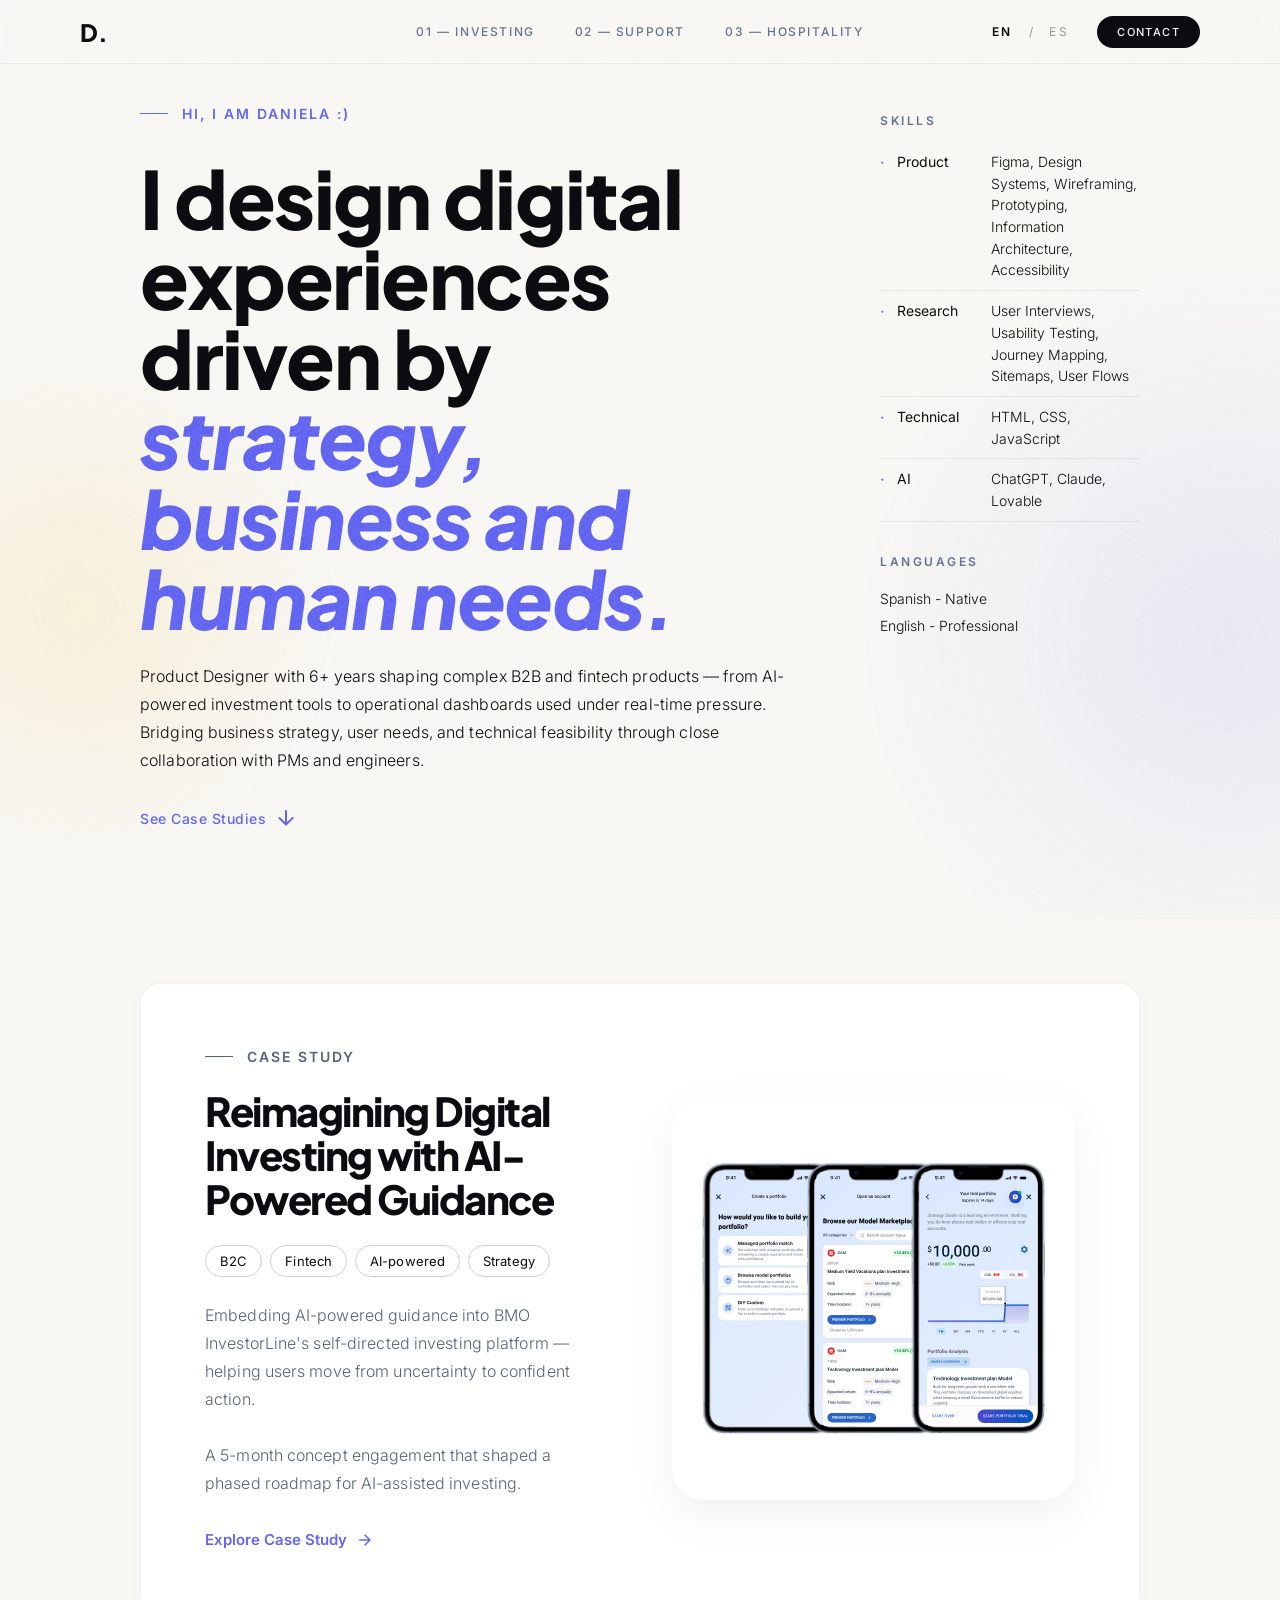
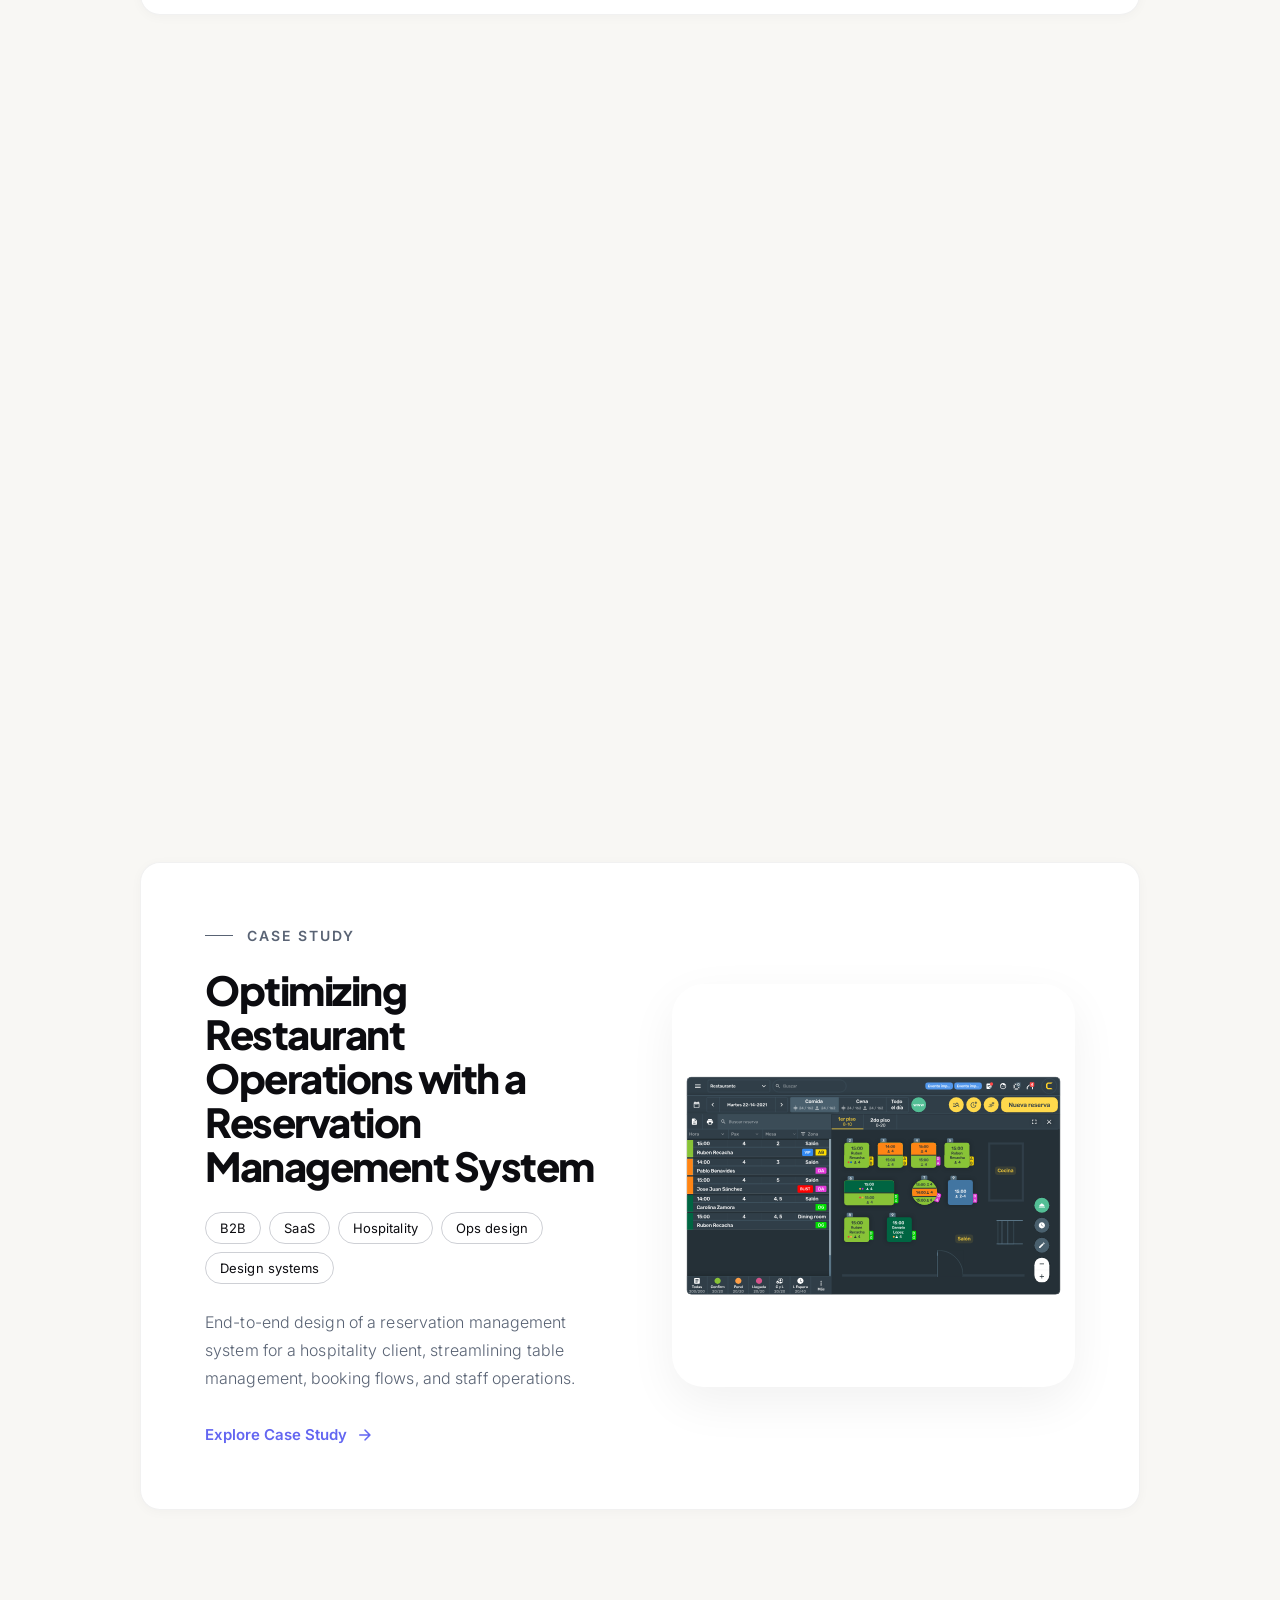
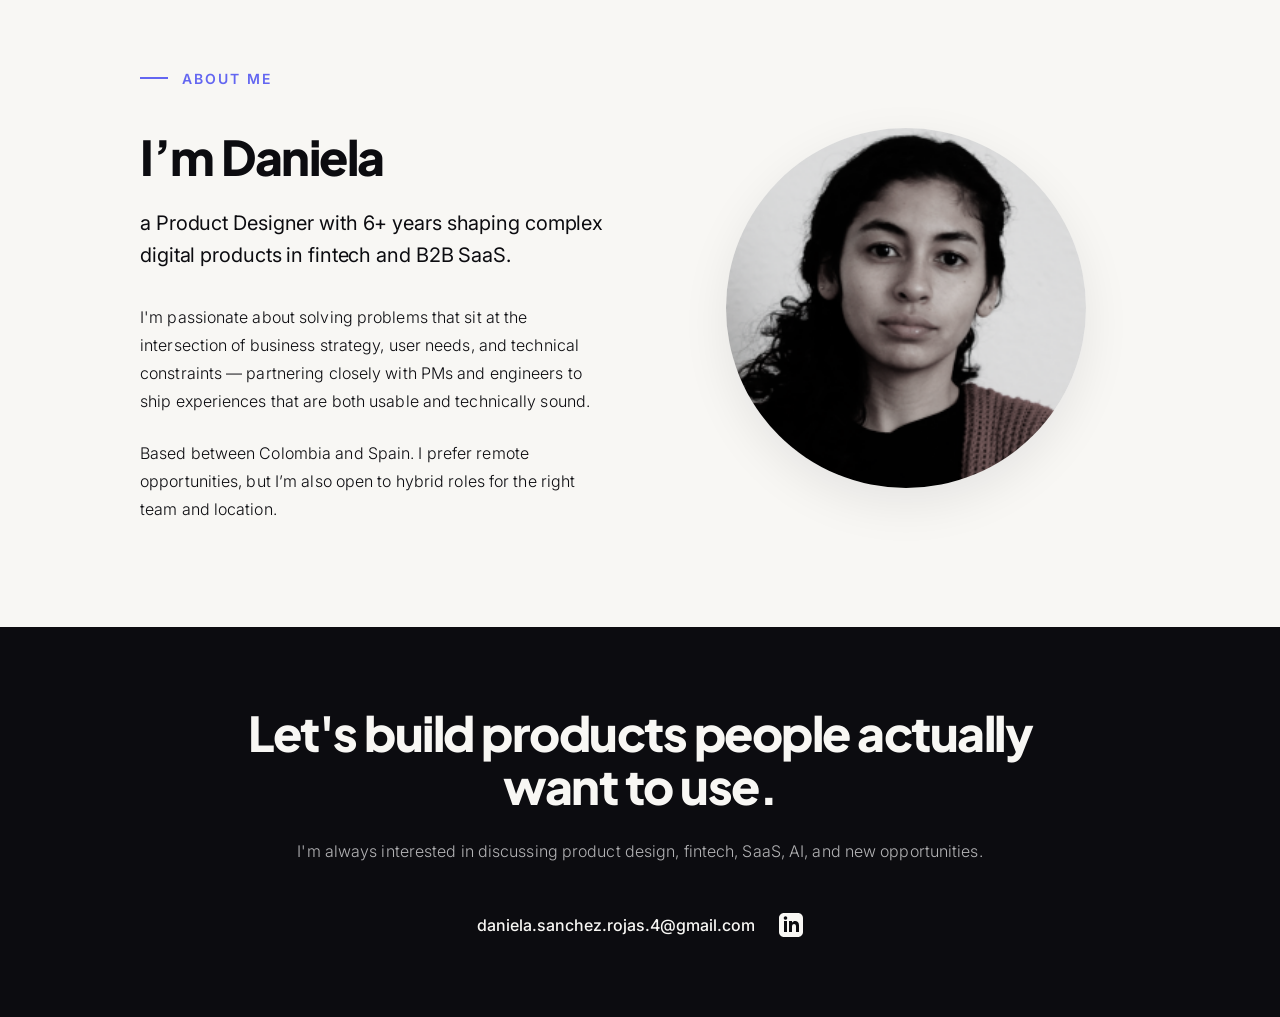
==== index.html @ 9dd6e703 "Fix i18n <br> rendering, update search metric to 10%, restyle case study cards" ====
<!DOCTYPE html>
<html lang="en">

<head>
  <meta charset="UTF-8">
  <meta name="viewport" content="width=device-width, initial-scale=1.0">
  <title>Daniela. | UX/UI Designer</title>
  <meta name="description"
    content="UX/UI Designer creating meaningful digital experiences through design and research. Explore my portfolio of case studies.">
  <link rel="stylesheet" href="css/styles.css">
  <link href="https://fonts.googleapis.com/css2?family=Material+Symbols+Rounded" rel="stylesheet" />
  <link rel="icon" type="image/png" sizes="32x32" href="./assets/images/favicon-32.png">

</head>

<body>
  <!-- TOP NAV -->
  <nav class="top-nav" id="top-nav">
    <div class="top-nav-inner">
      <!-- Logo -->
      <a href="index.html" class="top-nav-logo">D.</a>

      <!-- Center: Case study links -->
      <div class="top-nav-links">
        <a href="case-study-1.html" class="top-nav-link" data-i18n="nav_link_cs1">01 — Investing</a>
        <a href="case-study-2.html" class="top-nav-link" data-i18n="nav_link_cs2">02 — Support</a>
        <a href="case-study-3.html" class="top-nav-link" data-i18n="nav_link_cs3">03 — Hospitality</a>
      </div>

      <!-- Right: Language + Contact -->
      <div class="top-nav-right">
        <div class="top-nav-lang">
          <button class="lang-btn active" data-lang="en">EN</button>
          <span class="lang-divider">/</span>
          <button class="lang-btn" data-lang="es">ES</button>
        </div>
        <a href="contact.html" class="top-nav-contact" data-i18n="nav_link_contact">Contact</a>
      </div>
    </div>
  </nav>

  <!-- Mobile hamburger -->
  <button class="hamburger" id="hamburger" aria-label="Open menu">
    <span></span><span></span><span></span>
  </button>
  <div class="mobile-overlay" id="mobile-overlay"></div>
  <nav class="mobile-menu" id="mobile-menu">
    <div>
      <div class="sidebar-logo"><a href="index.html">Daniela.</a></div>
      <div class="sidebar-nav">
        <a href="case-study-1.html" class="top-nav-link" style="padding:14px 0;font-size:13px;display:block;"
          data-i18n="nav_link_cs1">01 — Investing</a>
        <a href="case-study-2.html" class="top-nav-link" style="padding:14px 0;font-size:13px;display:block;"
          data-i18n="nav_link_cs2">02 — Support</a>
        <a href="case-study-3.html" class="top-nav-link" style="padding:14px 0;font-size:13px;display:block;"
          data-i18n="nav_link_cs3">03 — Hospitality</a>
        <a href="contact.html" class="nav-item" style="margin-top:8px;" data-i18n="nav_link_contact">Contact</a>
      </div>
    </div>
    <div class="lang-switcher">
      <button class="lang-btn active" data-lang="en">EN</button>
      <span class="lang-divider">/</span>
      <button class="lang-btn" data-lang="es">ES</button>
    </div>
  </nav>

  <div class="page-wrapper">
    <!-- Main Content -->
    <main class="main-content" id="welcome-main">
      <div class="cs-hero">
        <!-- Gradient ellipses -->
        <div class="gradient-ellipse gradient-ellipse-1"></div>
        <div class="gradient-ellipse gradient-ellipse-2"></div>

        <div class="cs-hero-content">
          <div class="cs-hero-title-col">
            <!-- Editorial label with line prefix -->
            <div class="welcome-label-row" data-reveal data-reveal-delay="0">
              <span class="welcome-label-line"></span>
              <span class="welcome-label" data-i18n="welcome_label">HI, I AM DANIELA :)</span>
            </div>
            <!-- Hero title -->
            <h1 class="heading-hero" data-reveal data-reveal-delay="100"> <span data-i18n="welcome_hero_h1">I design digital experiences driven by </span><span class="hero-accent" data-i18n="welcome_hero_h12">strategy, business and human needs.</span></h1>

            <!-- CTA group -->
            <div class="welcome-cta-group" data-reveal data-reveal-delay="200">
              <p class="text-body" data-i18n="welcome_cta_text">Product Designer with 6+ years shaping complex B2B and fintech products — from AI-powered investment tools to operational dashboards used under real-time pressure. Bridging business strategy, user needs, and technical feasibility through close collaboration with PMs and engineers.</p>
              <div class="hero-scroll-link-container">
                <a href="#case-studies" class="hero-scroll-link">
                  <span data-i18n="welcome_scroll_link">See Case Studies</span>
                  <span class="material-symbols-rounded arrow-bounce">arrow_downward</span>
                </a>
              </div>
            </div>
          </div>
          <div class="cs-hero-meta-col" data-reveal data-reveal-delay="300">
            <div class="cs-hero-meta-section">
              <p class="cs-hero-meta-label" data-i18n="welcome_skills">SKILLS</p>
              <ul class="cs-hero-meta-list">
                <li>
                  <span class="skill-title" data-i18n="welcome_skill1_title">Product</span>
                  <span class="skill-desc" data-i18n="welcome_skill1">Figma, Design Systems, Wireframing, Prototyping, Information Architecture, Accessibility</span>
                </li>
                <li>
                  <span class="skill-title" data-i18n="welcome_skill2_title">Research</span>
                  <span class="skill-desc" data-i18n="welcome_skill2">User Interviews, Usability Testing, Journey Mapping, Sitemaps, User Flows</span>
                </li>
                <li>
                  <span class="skill-title" data-i18n="welcome_skill3_title">Technical</span>
                  <span class="skill-desc" data-i18n="welcome_skill3">HTML, CSS, JavaScript</span>
                </li>
                <li>
                  <span class="skill-title" data-i18n="welcome_skill4_title">AI</span>
                  <span class="skill-desc" data-i18n="welcome_skill4">ChatGPT, Claude, Lovable</span>
                </li>

              </ul>
            </div>
            <div class="cs-hero-meta-section">
              <p data-i18n="welcome_languages" class="cs-hero-meta-label">LANGUAGES</p>
              <p data-i18n="welcome_language1" class="cs-hero-meta-text">Spanish - Native</p>
              <p data-i18n="welcome_language2" class="cs-hero-meta-text">English - Professional</p>
            </div>
          </div>
        </div>
      </div>

      <!-- CASE STUDIES SECTION -->
      <section id="case-studies" class="case-studies-section">
        
        <!-- Case Study 1 -->
        <a href="case-study-1.html" class="case-study-card" data-reveal>
          <div class="case-study-content">
            <div class="cs-label-row">
              <span class="cs-label-line"></span>
              <span class="cs-label" data-i18n="cs1_label">Case study</span>
            </div>
            <h2 class="heading-h2" data-i18n="cs1_title">Reimagining Digital Investing with AI-Powered Guidance</h2>
            <div class="case-study-tags">
              <span class="tag-role">B2C</span>
              <span class="tag-role">Fintech</span>
              <span class="tag-role">AI-powered</span>
              <span class="tag-role">Strategy</span>
            </div>
            <p class="text-body" data-i18n-html="cs1_desc">Embedding AI-powered guidance into BMO InvestorLine's self-directed investing platform — helping users move from uncertainty to confident action.<br><br>A 5-month concept engagement that shaped a phased roadmap for AI-assisted investing.</p>
            <div class="cs-btn-container">
              <span class="cs-text-link">
                <span data-i18n="cs_btn_explore">Explore Case Study</span>
                <span class="material-symbols-rounded arrow-icon">arrow_forward</span>
              </span>
            </div>
          </div>
          <div class="case-study-image-wrapper">
            <img src="./assets/images/case1-1.svg" alt="Digital Investing with AI" class="case-study-image">
          </div>
        </a>

        <!-- Case Study 2 -->
        <a href="case-study-2.html" class="case-study-card" data-reveal>
          <div class="case-study-content">
            <div class="cs-label-row">
              <span class="cs-label-line"></span>
              <span class="cs-label" data-i18n="cs2_label">Case study</span>
            </div>
            <h2 class="heading-h2" data-i18n="cs2_title">Improving Efficiency in a Customer Support Operations Tool</h2>
            <div class="case-study-tags">
              <span class="tag-role">B2B</span>
              <span class="tag-role">Fintech</span>
              <span class="tag-role">Internal tools</span>
              <span class="tag-role">End-to-End design</span>
              <span class="tag-role">Design systems</span>
            </div>
            <p class="text-body" data-i18n-html="cs2_desc">End-to-end redesign of an internal customer support tool at Form3, improving search efficiency and reducing resolution time for payment incidents.<br><br>Reduced search time and decreased the support team's dependency on engineers for issue resolution.</p>
            <div class="cs-btn-container">
              <span class="cs-text-link">
                <span data-i18n="cs_btn_explore">Explore Case Study</span>
                <span class="material-symbols-rounded arrow-icon">arrow_forward</span>
              </span>
            </div>
          </div>
          <div class="case-study-image-wrapper">
            <img src="./assets/images/case2-6.svg" alt="Customer Support Operations Tool" class="case-study-image">
          </div>
        </a>

        <!-- Case Study 3 -->
        <a href="case-study-3.html" class="case-study-card" data-reveal>
          <div class="case-study-content">
            <div class="cs-label-row">
              <span class="cs-label-line"></span>
              <span class="cs-label" data-i18n="cs3_label">Case study</span>
            </div>
            <h2 class="heading-h2" data-i18n="cs3_title">Optimizing Restaurant Operations with a Reservation Management System</h2>
            <div class="case-study-tags">
              <span class="tag-role">B2B</span>
              <span class="tag-role">SaaS</span>
              <span class="tag-role">Hospitality</span>
              <span class="tag-role">Ops design</span>
              <span class="tag-role">Design systems</span>
            </div>
            <p class="text-body" data-i18n="cs3_desc">End-to-end design of a reservation management system for a hospitality client, streamlining table management, booking flows, and staff operations.</p>
            <div class="cs-btn-container">
              <span class="cs-text-link">
                <span data-i18n="cs_btn_explore">Explore Case Study</span>
                <span class="material-symbols-rounded arrow-icon">arrow_forward</span>
              </span>
            </div>
          </div>
          <div class="case-study-image-wrapper">
            <img src="./assets/images/case3-9.svg" alt="Reservation Management System" class="case-study-image">
          </div>
        </a>

      </section>

      <!-- ABOUT SECTION -->
      <section id="about" class="about-section" data-reveal>
        <div class="about-content">
                  <div class="welcome-label-row" data-reveal data-reveal-delay="0">
              <span class="welcome-label-line"></span>
              <span class="welcome-label" data-i18n="about_label">ABOUT ME</span>
            </div>

          <h2 class="heading-h2 about-title" data-i18n="about_title">I’m Daniela</h2>
          <p class="text-xl about-subtitle" data-i18n="about_subtitle">a Product Designer with 6+ years shaping complex digital products in fintech and B2B SaaS.</p>
          <p class="text-body" data-i18n="about_desc1">I'm passionate about solving problems that sit at the intersection of business strategy, user needs, and technical constraints — partnering closely with PMs and engineers to ship experiences that are both usable and technically sound.</p>
          <p class="text-body" data-i18n="about_desc2">Based between Colombia and Spain. I prefer remote opportunities, but I’m also open to hybrid roles for the right team and location.</p>
        </div>
        <div class="about-image-wrapper">
          <img src="./assets/images/contact-1.png" alt="Daniela" class="about-image">
        </div>
      </section>

    </main>

    <!-- FOOTER SECTION -->
    <footer class="main-footer">
      <div class="footer-content" data-reveal>
        <h2 class="heading-h2 footer-title" data-i18n="footer_title">Let's build products people actually want to use.</h2>
        <p class="text-body footer-subtitle" data-i18n="footer_subtitle">I'm always interested in discussing product design, fintech, SaaS, AI, and new opportunities.</p>
        <div class="footer-links">
          <a href="mailto:daniela.sanchez.rojas.4@gmail.com" class="footer-link">daniela.sanchez.rojas.4@gmail.com</a>
          <a href="https://www.linkedin.com/in/kelly-daniela-sanchez-rojas/?locale=es" target="_blank" rel="noopener noreferrer" class="footer-icon-link">
            <svg xmlns="http://www.w3.org/2000/svg" width="24" height="24" viewBox="0 0 24 24" fill="currentColor">
              <path d="M19 0h-14c-2.761 0-5 2.239-5 5v14c0 2.761 2.239 5 5 5h14c2.762 0 5-2.239 5-5v-14c0-2.761-2.238-5-5-5zm-11 19h-3v-11h3v11zm-1.5-12.268c-.966 0-1.75-.79-1.75-1.764s.784-1.764 1.75-1.764 1.75.79 1.75 1.764-.783 1.764-1.75 1.764zm13.5 12.268h-3v-5.604c0-3.368-4-3.113-4 0v5.604h-3v-11h3v1.765c1.396-2.586 7-2.777 7 2.476v6.759z"/>
            </svg>
          </a>
        </div>
      </div>
    </footer>
  </div>




  <script src="js/translations.js"></script>
  <script src="js/main.js"></script>
  <script src="js/motion.js"></script>
</body>

</html>
---- css/styles.css ----
/* ===== IMPORTS ===== */
@import url('https://fonts.googleapis.com/css2?family=Plus+Jakarta+Sans:ital,wght@0,300;0,400;0,500;0,600;0,700;0,800;1,400;1,600&family=Inter:wght@300;400;500;600;700&display=swap');

/* ===== DESIGN TOKENS ===== */
:root {
  --blue: #6366F1;
  --purple: #6366F1;
  --black: #0C0C10;
  --text-dark: #0C0C10;
  --grey: #64748B;
  --light: #F8F7F4;
  --bg-alt: #EFEDE8;
  --yellow: #FDE68A;
  --blue-bg:   rgba(99, 102, 241, 0.06);
  --blue-bd:   rgba(99, 102, 241, 0.16);
  --ink:       #1D2023;
  --muted:     #6B7280;
  --border:    #E5E7EB;
  --surface:   #F7F8FA;
  --max:       960px;
  --px:        48px;

  --gradient-blue: linear-gradient(135deg, #6366F1, #4F46E5);

  --topnav-height: 64px;
  --content-max: 1120px;

  /* Premium easing tokens */
  --ease-out-expo: cubic-bezier(0.16, 1, 0.3, 1);
  --ease-out-back: cubic-bezier(0.34, 1.56, 0.64, 1);
  --ease-smooth: cubic-bezier(0.25, 0.46, 0.45, 0.94);

  /* Responsive horizontal padding — content stays constrained, backgrounds stay full-width */
  --h-pad: 24px;
}

/* ===== RESET ===== */
*,
*::before,
*::after {
  margin: 0;
  padding: 0;
  box-sizing: border-box;
}

html {
  scroll-behavior: smooth;
}

/* ─── Responsive horizontal padding ─────────────────────────────────────────
   All sections use padding-left/right: var(--h-pad).
   Backgrounds stay full viewport width; content is constrained.
─────────────────────────────────────────────────────────────────────────── */
@media (min-width: 768px) {
  :root {
    --h-pad: 48px;
  }
}

@media (min-width: 1024px) {
  :root {
    --h-pad: 140px;
  }
}

/* At 1440px+: content centers at 1312px max, backgrounds remain full-width */
@media (min-width: 1440px) {
  :root {
    --h-pad: max(64px, calc((100vw - var(--content-max)) / 2));
  }
}

body {
  font-family: 'Inter', sans-serif;
  background-color: var(--light);
  color: var(--text-dark);
  overflow-x: hidden;
  min-height: 100vh;
}

/* Figma Noise Effect Overlay */
body::after {
content: "";
    position: fixed;
    top: 0;
    left: 0;
    width: 100vw;
    height: 100vh;
    pointer-events: none;
    z-index: 9999;
    background-image: url(noise.png);
    background-size: 100px 100px;
    opacity: 0.1;
    mix-blend-mode: overlay;
}

a {
  text-decoration: none;
  color: var(--purple);
}

ul {
  list-style: none;
}

img {
  max-width: 100%;
  height: auto;
  display: block;
}

/* ===== LAYOUT ===== */
/* ===== TOP NAVIGATION ===== */
.top-nav {
  position: fixed;
  top: 0;
  left: 0;
  right: 0;
  z-index: 200;
  background-color: rgba(248, 247, 244, 0.9);
  backdrop-filter: blur(16px);
  -webkit-backdrop-filter: blur(16px);
  border-bottom: 1px solid rgba(0, 0, 0, 0.06);
  height: var(--topnav-height);
  display: flex;
  align-items: center;
  transition: transform 0.4s cubic-bezier(0.25, 0.46, 0.45, 0.94),
    opacity 0.4s cubic-bezier(0.25, 0.46, 0.45, 0.94);
  will-change: transform;
}

.top-nav.nav-hidden {
  transform: translateY(-100%);
  opacity: 0;
}

.top-nav-inner {
  max-width: var(--content-max);
  width: 100%;
  margin: 0 auto;
  display: grid;
  grid-template-columns: 1fr auto 1fr;
  align-items: center;
  gap: 32px;
}

/* Left: Logo */
.top-nav-logo {
  font-family: 'Plus Jakarta Sans', sans-serif;
  font-weight: 800;
  font-size: 24px;
  color: var(--black);
  letter-spacing: -0.5px;
  text-decoration: none;
  line-height: 1;
  white-space: nowrap;
}

/* Center: Case study links */
.top-nav-links {
  display: flex;
  align-items: center;
  gap: 40px;
  justify-content: center;
}

.top-nav-link {
  font-family: 'Inter', sans-serif;
  font-size: 12px;
  font-weight: 500;
  letter-spacing: 1.6px;
  text-transform: uppercase;
  color: var(--grey);
  text-decoration: none;
  padding: 4px 0;
  position: relative;
  transition: color 0.3s var(--ease-smooth);
  white-space: nowrap;
}

.top-nav-link::after {
  content: '';
  position: absolute;
  bottom: -2px;
  left: 50%;
  width: 0;
  height: 1px;
  background: var(--blue);
  transition: width 0.35s var(--ease-out-expo), left 0.35s var(--ease-out-expo);
}

.top-nav-link:hover {
  color: var(--text-dark);
}

.top-nav-link:hover::after {
  width: 100%;
  left: 0;
}

.top-nav-link.active {
  color: var(--blue);
}

.top-nav-link.active::after {
  width: 100%;
  left: 0;
}

/* Right: lang + contact */
.top-nav-right {
  display: flex;
  align-items: center;
  gap: 28px;
  justify-content: flex-end;
}

.top-nav-lang {
  display: flex;
  align-items: center;
  gap: 16px;
}

.top-nav-lang .lang-btn {
  font-family: 'Inter', sans-serif;
  font-size: 12px;
  font-weight: 500;
  letter-spacing: 2.6px;
  text-transform: uppercase;
  color: var(--grey);
  background: none;
  border: none;
  cursor: pointer;
  padding: 2px 0;
  transition: color 0.2s ease;
}

.top-nav-lang .lang-btn.active {
  color: var(--text-dark);
}

.top-nav-lang .lang-btn:hover {
  color: var(--text-dark);
}

.top-nav-lang .lang-divider {
  font-family: 'Inter', sans-serif;
  font-size: 12px;
  font-weight: 400;
  letter-spacing: 0;
}

.top-nav-contact {
  font-family: 'Inter', sans-serif;
  font-size: 11px;
  font-weight: 500;
  letter-spacing: 1.4px;
  text-transform: uppercase;
  color: var(--light);
  background: var(--black);
  border: none;
  border-radius: 100px;
  padding: 9px 20px;
  cursor: pointer;
  text-decoration: none;
  transition: background 0.3s var(--ease-smooth),
    transform 0.4s var(--ease-out-back),
    box-shadow 0.3s var(--ease-smooth);
  display: inline-block;
  white-space: nowrap;
}

.top-nav-contact:hover {
  background: #1c1f27;
  transform: scale(1.03);
  box-shadow: 0 4px 20px rgba(16, 18, 23, 0.2);
  color: var(--light);
}

/* ===== LAYOUT ===== */
.page-wrapper {
  display: flex;
  flex-direction: column;
  min-height: 100vh;
}

.sidebar {
  display: none;
}

.main-content {
  min-height: 100vh;
  position: relative;
  padding-top: var(--topnav-height);
  width: 100%;
}

/* ===== SIDEBAR ===== */
.sidebar-logo {
  font-family: 'Plus Jakarta Sans', sans-serif;
  font-weight: 800;
  font-size: 28px;
  color: var(--black);
  letter-spacing: -0.5px;
  width: 123px;
  cursor: pointer;
}

.sidebar-logo a {
  color: var(--black);
}

.sidebar-nav {
  display: flex;
  flex-direction: column;
  gap: 32px;
}

.nav-item {
  display: flex;
  align-items: center;
  padding: 10px 0 10px 12px;
  font-family: 'Inter', sans-serif;
  font-weight: 500;
  font-size: 12px;
  color: var(--grey);
  letter-spacing: 1.8px;
  text-transform: uppercase;
  cursor: pointer;
  transition: color 0.25s ease;
  position: relative;
  border-left: 2px solid transparent;
}

.nav-item:hover {
  color: var(--text-dark);
}

.nav-item.active {
  color: var(--text-dark);
  font-weight: 500;
  border-left-color: var(--blue);
}

.nav-category {
  display: flex;
  align-items: center;
  padding-top: 12px;
  padding-bottom: 12px;
  font-family: 'Inter', sans-serif;
  font-weight: 500;
  font-size: 11px;
  color: var(--grey);
  letter-spacing: 1.5px;
  text-transform: uppercase;
  opacity: 0.8;
}

.nav-subitems {
  display: flex;
  flex-direction: column;
  gap: 8px;
}

.nav-subitem {
  display: flex;
  align-items: center;
  padding: 10px 0 10px 20px;
  font-family: 'Inter', sans-serif;
  font-weight: 500;
  font-size: 12px;
  color: var(--grey);
  letter-spacing: 1.5px;
  cursor: pointer;
  transition: color 0.25s ease;
  line-height: 1.5;
  opacity: 0.75;
  border-left: 2px solid transparent;
}

.nav-subitem:hover {
  color: var(--text-dark);
  opacity: 1;
}

.nav-subitem.active {
  color: var(--text-dark);
  opacity: 1;
  border-left-color: var(--blue);
}

/* ===== LANGUAGE SWITCHER ===== */
.lang-switcher {
  display: flex;
  align-items: center;
  gap: 5px;
}

.lang-btn {
  font-family: 'Inter', sans-serif;
  font-size: 14px;
  letter-spacing: 0.5px;
  padding: 4px 12px;
  cursor: pointer;
  background: none;
  border: none;
  transition: all 0.3s ease;
  text-transform: uppercase;
}

.lang-btn.active {
  font-weight: 600;
  color: var(--blue);
  opacity: 1;
}

.lang-btn:not(.active) {
  font-weight: 400;
  color: var(--black);
  opacity: 0.4;
}

.lang-divider {
  font-family: 'Inter', sans-serif;
  font-size: 14px;
  color: var(--black);
  opacity: 0.4;
  letter-spacing: 0.32px;
}

/* ===== TYPOGRAPHY ===== */
.heading-hero {
  font-family: 'Plus Jakarta Sans', sans-serif;
  font-weight: 800;
  font-size: 86px;
  color: var(--text-dark);
  letter-spacing: -3px;
  line-height: 1.0;
}

.hero-accent {
  color: var(--blue);
  font-style: italic;
}

.heading-h1 {
  font-family: 'Plus Jakarta Sans', sans-serif;
  font-weight: 800;
  font-size: 48px;
  color: var(--black);
  letter-spacing: -1.5px;
  line-height: 1.1;
}

.heading-h2 {
  font-family: 'Plus Jakarta Sans', sans-serif;
  font-weight: 800;
  font-size: 48px;
  color: var(--black);
  letter-spacing: -1.5px;
  line-height: 1.1;
}

.heading-h3 {
  font-family: 'Plus Jakarta Sans', sans-serif;
  font-weight: 700;
  font-size: 36px;
  color: var(--black);
  letter-spacing: -0.8px;
  line-height: 1.2;
}

.heading-h4 {
  font-family: 'Plus Jakarta Sans', sans-serif;
  font-weight: 700;
  font-size: 22px;
  color: var(--black);
  letter-spacing: -0.4px;
  line-height: 1.25;
}

.text-xl {
  font-family: 'Inter', sans-serif;
  font-weight: 400;
  font-size: 20px;
  color: var(--text-dark);
  letter-spacing: -0.1px;
  line-height: 1.6;
}

.text-body {
  font-family: 'Inter', sans-serif;
  font-weight: 300;
  font-size: 16px;
  color: var(--black);
  letter-spacing: 0.1px;
  line-height: 28px;
}

.text-small {
  font-family: 'Inter', sans-serif;
  font-weight: 400;
  font-size: 14px;
  color: var(-grey);
  letter-spacing: 0.1px;
  line-height: 22px;
}

/* ===== TAGS ===== */
.tag {
  display: inline-flex;
  align-items: center;
  justify-content: center;
  padding: 8px 14px;
  border: 1px solid rgba(107, 114, 128, 0.25);
  border-radius: 34px;
  font-family: 'Inter', sans-serif;
  font-weight: 500;
  font-size: 13px;
  color: var(--text-dark);
  letter-spacing: 0.5px;
  white-space: nowrap;
}

.tag-role {
  display: inline-flex;
  align-items: center;
  justify-content: center;
  padding: 7px 14px;
  background-color: transparent;
  border: 1px solid rgba(107, 114, 128, 0.33);
  border-radius: 34px;
  font-family: 'Inter', sans-serif;
  font-weight: 400;
  font-size: 13px;
  color: var(--text-dark);
  letter-spacing: 0.1px;
  white-space: nowrap;
}

/* ===== BUTTONS ===== */
.btn-primary {
  display: inline-flex;
  align-items: center;
  gap: 8px;
  padding: 12px 20px;
  background: var(--gradient-blue);
  border-radius: 42px;
  border: none;
  cursor: pointer;
  font-family: 'Inter', sans-serif;
  font-weight: 500;
  font-size: 15px;
  color: #fff;
  letter-spacing: 0.3px;
  transition: box-shadow 0.4s var(--ease-smooth);
}

.btn-primary .material-symbols-rounded {
  transition: transform 0.35s var(--ease-out-expo);
}

.btn-primary:hover .material-symbols-rounded {
  transform: translateX(4px);
}

.btn-primary.btn-dark {
  background: var(--black);
  color: #F9FAFB;
}

.btn-primary.btn-dark:hover {
  box-shadow: 0 8px 28px rgba(16, 18, 23, 0.28);
}

.btn-primary:hover {
  box-shadow: 0 8px 28px rgba(99, 102, 241, 0.3);
}

.btn-primary svg {
  width: 24px;
  height: 24px;
  fill: #f9fafa;
}

/* ===== BLUE CARD ===== */
.purple-card {
  background-color: var(--blue);
  padding: 48px 36px;
  overflow: hidden;
  width: 100%;
  border-radius: 4px;
}

.purple-card .card-label {
  font-family: 'Inter', sans-serif;
  font-weight: 600;
  font-size: 11px;
  color: rgba(253, 230, 138, 0.9);
  letter-spacing: 1.5px;
  line-height: normal;
  margin-bottom: 16px;
  text-transform: uppercase;
}

.purple-card .card-text {
  font-family: 'Plus Jakarta Sans', sans-serif;
  font-weight: 700;
  font-size: 24px;
  color: #FFFFFF;
  letter-spacing: -0.6px;
  line-height: 1.3;
}

/* ===== CASE STUDY COMMON LAYOUT ===== */
.cs-hero {
  display: flex;
  flex-direction: column;
  min-height: 95vh;
  overflow: hidden;
  padding: 32px var(--h-pad) 80px;
  position: relative;
  justify-content: center;
 /* border-bottom: 1px solid rgba(107, 114, 128, 0.2); */
}

.cs-hero-content {
  display: flex;
  flex-direction: row;
  gap: 80px;
  align-items: flex-start;
  width: 100%;
}

/* ===== HERO META COLUMN (MY ROLE / TEAM) ===== */
.cs-hero-meta-col {
  width: 260px;
  flex-shrink: 0;
  padding-top: 8px;
  display: flex;
  flex-direction: column;
  gap: 32px;
}

.cs-hero-meta-section {
  display: flex;
  flex-direction: column;
  gap: 0;
}

.cs-hero-meta-label {
  font-family: 'Inter', sans-serif;
  font-size: 12px;
  font-weight: 600;
  letter-spacing: 2.5px;
  text-transform: uppercase;
  color: var(--grey);
  margin-bottom: 14px;
}

.cs-hero-meta-list {
  list-style: none;
  padding: 0;
  margin: 0;
  display: flex;
  flex-direction: column;
}

.cs-hero-meta-list li {
  display: flex;
  align-items: flex-start;
  gap: 12px;
  padding: 9px 0;
  border-bottom: 1px solid rgba(107, 114, 128, 0.12);
  font-family: 'Inter', sans-serif;
  font-size: 14px;
  font-weight: 300;
  color: var(--black);
  line-height: 1.55;
}

.cs-hero-meta-list li::before {
  content: '•';
  color: var(--blue);
  font-size: 8px;
  flex-shrink: 0;
  margin-top: 5px;
}

.skill-title {
  flex-shrink: 0;
  width: 82px;
  font-weight: 400;
  color: var(--black);
}

.skill-desc {
  flex: 1;
  font-weight: 300;
  color: var(--black);
}



.cs-hero-meta-text {
  font-family: 'Inter', sans-serif;
  font-size: 14px;
  font-weight: 300;
  color: var(--black);
  line-height: 1.65;
  padding-top: 4px;
}


.cs-label-row {
  display: flex;
  align-items: center;
  gap: 14px;
}

.cs-label-line {
  display: block;
  width: 28px;
  height: 1.5px;
  background-color: var(--blue);
  flex-shrink: 0;
}

.cs-hero-title-col {
  display: flex;
  flex-direction: column;
  gap: 16px;
  width: 100%;
}

.cs-hero-title-col .cs-label {
  font-family: 'Inter', sans-serif;
  font-weight: 600;
  font-size: 14px;
  color: var(--blue);
  letter-spacing: 1.5px;
  text-transform: uppercase;
}

.cs-hero-title-col .cs-title {
  font-family: 'Plus Jakarta Sans', sans-serif;
  font-weight: 800;
  font-size: 72px;
  color: var(--blue);
  letter-spacing: -2.5px;
  line-height: 1.05;
  width: 100%;
  margin-top: 20px;
}

.cs-hero-desc-block {
  display: flex;
  flex-direction: column;
  gap: 16px;
}

.cs-hero-title-col .cs-desc,
.cs-hero-desc-block p.cs-desc {
  font-family: 'Inter', sans-serif;
  font-weight: 300;
  font-size: 16px;
  color: var(--black);
  letter-spacing: 0.1px;
  line-height: 28px;
  width: 100%;
}

.cs-hero-role-col {
  display: flex;
  flex-direction: column;
  gap: 10px;
  align-items: flex-start;
  padding-top: 4px;
}

/* ===== EDITORIAL ACTIVITY LIST (approach / methodology) ===== */
.cs-activity-list-wrap {
  display: flex;
  flex-direction: column;
  gap: 0;
}

.cs-activity-list-label {
  font-family: 'Inter', sans-serif;
  font-size: 14px;
  font-weight: 600;
  letter-spacing: 1.8px;
  text-transform: uppercase;
  color: var(--grey);
  margin-bottom: 14px;
}

.cs-activity-item {
  display: flex;
  align-items: center;
  gap: 16px;
  padding: 13px 0;
  border-bottom: 1px solid rgba(107, 114, 128, 0.12);
  font-family: 'Inter', sans-serif;
  font-size: 14px;
  font-weight: 300;
  color: var(--text-dark);
  letter-spacing: 0.1px;
  line-height: 1.5;
}

.cs-activity-icon {
  width: 20px;
  height: 20px;
  min-width: 20px;
  border: 1.5px solid var(--blue);
  border-radius: 50%;
  display: flex;
  align-items: center;
  justify-content: center;
  flex-shrink: 0;
}

.cs-activity-icon::after {
  content: '';
  width: 6px;
  height: 6px;
  background: var(--blue);
  border-radius: 50%;
}

.cs-scroll-indicator {
  text-align: center;
  color: #4F46E5;
  font-size: 16px;
  font-family: 'Lato', sans-serif;
  margin-top: 40px auto;
}

.cs-scroll-arrow-indicator {
  background: #EDEDFB;
  margin-bottom: 32px;
  border-radius: 50px;
  padding: 16px;
  color: var(--purple);
}

.cs-scroll-pill {
  width: 49px;
  height: 76px;
  border-radius: 100px;
  background: rgba(224, 224, 253, 0.4);
  margin: 16px auto 0;
  position: relative;
}

.cs-scroll-pill::after {
  content: '';
  width: 12px;
  height: 12px;
  border-radius: 50%;
  background: rgba(99, 102, 241, 0.6);
  position: absolute;
  top: calc(50% - 19px);
  left: 50%;
  transform: translateX(-50%);
  animation: scrollBounce 2s infinite;
}

@keyframes scrollBounce {

  0%,
  100% {
    transform: translateX(-50%) translateY(0);
  }

  50% {
    transform: translateX(-50%) translateY(15px);
  }
}

/* ===== CASE STUDY SECTIONS ===== */
.cs-section {
  padding: 104px 32px;
}

.cs-card-section {
  display: flex;
  gap: 32px;
  align-items: center;
  padding: 104px 32px;
}

.text-align-center {
  text-align: center;
}

.cs-card-section-vertical {
  display: flex;
  flex-direction: column;
  gap: 16px;
  align-items: center;
  padding: 104px 32px;
}

.cs-card-section.cs3-approach {
  padding: 0px 32px;
}

.cs-card-section .col-1 {
  width: 600px;
  flex-shrink: 0;
}

.cs-card-section .col-2 {
  flex: 1;
}

.cs-card-section .section-title {
  margin-bottom: 32px;
}

.col ul,
.cs-card-section .section-content ul {
  list-style: disc;
  padding-left: 27px;
}


.cs-card-section .section-content ul li {
  font-size: 16px;
  line-height: 28px;
  letter-spacing: 0.36px;
  color: var(--grey);
  font-weight: 300;
}

/* ===== USERS SECTION ===== */
.cs-users-section {
  padding: 96px var(--h-pad);
  border-bottom: 1px solid rgba(107, 114, 128, 0.2);
  display: flex;
  flex-direction: column;
  gap: 32px;
}

.cs-users-section .title {
  display: flex;
  flex-direction: column;
  gap: 16px;
}

.cs-users-section .users-grid {
  display: flex;
  gap: 24px;
  margin-top: 8px;
  flex-wrap: wrap;
}

.cs-users-section .user-group {
  flex: 1;
  min-width: 240px;
  background: #EFEDE8;
  border: 1px solid rgba(107, 114, 128, 0.15);
  border-radius: 16px;
  padding: 28px;
  display: flex;
  flex-direction: column;
  gap: 0;
}

.user-group .user-header {
  display: flex;
  align-items: center;
  gap: 14px;
  margin-bottom: 20px;
}

.user-group .user-avatar {
  width: 48px;
  height: 48px;
  border-radius: 100px;
  background-color: #1D1B4B;
  display: flex;
  align-items: center;
  justify-content: center;
  font-size: 22px;
}

.user-group .user-name {
  font-family: 'Plus Jakarta Sans', sans-serif;
  font-weight: 700;
  font-size: 20px;
  color: var(--black);
  letter-spacing: -0.1px;
  line-height: 1.3;
}

.user-group ul {
  list-style: none;
  padding: 0;
  margin: 0;
  display: flex;
  flex-direction: column;
}

.user-group ul li {
  display: flex;
  align-items: center;
  gap: 12px;
  padding: 10px 0;
  border-bottom: 1px solid rgba(107, 114, 128, 0.1);
  font-family: 'Inter', sans-serif;
  font-weight: 300;
  font-size: 13px;
  color: var(--black);
  line-height: 1.5;
}

.user-group ul li::before {
  content: '';
  width: 18px;
  height: 18px;
  min-width: 18px;
  border: 1.5px solid var(--blue);
  border-radius: 50%;
  display: inline-flex;
  align-items: center;
  justify-content: center;
  flex-shrink: 0;
  background: radial-gradient(circle, var(--blue) 3px, transparent 3px);
}

/* ===== KEY PROBLEMS ===== */
.cs-problems {
  padding: 104px var(--h-pad);
}

/* ===== EDITORIAL PROBLEMS SECTION ===== */
.cs-problems-section {
  align-items: flex-start !important;
  gap: 80px;
}

.problems-left {
  width: 340px;
  flex-shrink: 0;
  display: flex;
  flex-direction: column;
  gap: 16px;
  padding-top: 8px;
  position: sticky;
  top: calc(var(--topnav-height) + 32px);
}

.problems-left .heading-h2 {
  font-size: 52px;
  line-height: 1.1;
}

.problems-right {
  flex: 1;
  display: flex;
  flex-direction: column;
}

.problem-item {
  display: grid;
  grid-template-columns: 1fr 44px 1fr;
  align-items: center;
  gap: 20px;
  padding: 16px 0;
  border-bottom: 1px solid rgba(107, 114, 128, 0.18);
  transition: background 0.15s ease;
}

.problem-item:first-child {
  border-top: 1px solid rgba(107, 114, 128, 0.18);
}

.problem-item-label {
  font-family: 'Inter', sans-serif;
  font-size: 14px;
  font-weight: 500;
  letter-spacing: 1.6px;
  text-transform: uppercase;
  color: var(--blue);
  line-height: 1.3;
}

.problem-item-arrow {
  width: 40px;
  height: 40px;
  border-radius: 50%;
  background: var(--blue);
  display: flex;
  align-items: center;
  justify-content: center;
  flex-shrink: 0;
  transition: transform 0.2s ease, background 0.2s ease;
}

.problem-item:hover .problem-item-arrow {
  transform: translateX(3px);
  background: #4F46E5;
}

.problem-item-arrow svg {
  display: block;
}

.problem-item-text {
  font-family: 'Inter', sans-serif;
  font-size: 16px;
  font-weight: 300;
  color: var(--grey);
  line-height: 1.55;
  letter-spacing: 0.1px;
}

/* ===== CORE FEATURES TITLE ===== */
.cs-feature-title {
  padding: 32px 32px;
  position: relative;
}

.cs-feature-title h2 {
  position: relative;
  z-index: 1;
}

.cs-feature-title .highlight-bar {
  position: absolute;
  bottom: 32px;
  left: 32px;
  height: 17px;
  background: var(--yellow);
  border-radius: 200px;
  mix-blend-mode: darken;
}

/* ===== FEATURE SECTION ===== */
.cs-feature-section {
  display: flex;
  gap: 32px;
  align-items: center;
  padding: 104px var(--h-pad);
  border-bottom: 1px solid rgba(107, 114, 128, 0.2);
}

.cs-feature-section .feature-text {
  flex: 1;
  gap: 16px;
  display: flex;
  flex-direction: column;
}

.cs-feature-section .feature-text ul {
  list-style: disc;
  padding-left: 27px;
}

.cs-feature-section .feature-text ul li {
  font-size: 16px;
  line-height: 28px;
  color: var(--grey);
  letter-spacing: 0.36px;
  font-weight: 300;
}

.cs-feature-section .feature-image {
  width: 502px;
  flex-shrink: 0;
  display: flex;
  align-items: center;
  justify-content: center;
}

.cs-feature-section .feature-image img {
  max-width: 100%;

}

/* ===== FROM/TO SHIFT ===== */
.cs-shift {
  display: flex;
  gap: 8px;
  align-items: center;
  width: 100%;
}

.cs-shift .shift-box {
  flex: 1;
  background: var(--yellow);
  border-radius: 32px;
  padding: 16px;
  text-align: center;
}

.cs-shift .shift-box .shift-label {
  font-weight: 700;
  font-size: 16px;
  color: #162440;
  letter-spacing: 0.32px;
  margin-bottom: 4px;
}

.cs-shift .shift-box .shift-value {
  font-size: 16px;
  color: var(--black);
  letter-spacing: 0.36px;
  line-height: 28px;
}

.cs-shift .shift-arrow {
  font-size: 32px;
  color: var(--purple);
  flex-shrink: 0;
}

/* ===== FROM/TO SHIFT V2 ===== */
.cs-shift-v2 {
  margin-top: 48px;
}

.cs-shift-v2 .shift-v2-label {
  font-family: 'Inter', sans-serif;
  font-weight: 600;
  font-size: 11px;
  color: var(--blue);
  letter-spacing: 1.5px;
  margin-bottom: 24px;
  text-transform: uppercase;
}

.cs-shift-v2 .shift-v2-items {
  display: flex;
  align-items: center;
  gap: 16px;
}

.cs-shift-v2 .shift-v2-item {
  flex: 1;
  background: rgba(99, 102, 241, 0.05);
  border: 0px;
  border-radius: 16px;
  padding: 16px 20px;
  display: flex;
  align-items: baseline;
  gap: 8px;
}

.cs-shift-v2 .shift-v2-prefix {
  font-family: 'Inter', sans-serif;
  font-weight: 700;
  font-size: 14px;
  color: var(--blue);
  letter-spacing: 0.3px;
  flex-shrink: 0;
}

.cs-shift-v2 .shift-v2-value {
  font-family: 'Inter', sans-serif;
  font-weight: 300;
  font-size: 16px;
  color: var(--black);
  letter-spacing: 0.1px;
  line-height: 28px;
}

.cs-shift-v2 .shift-v2-arrow {
  color: var(--blue);
  flex-shrink: 0;
  display: flex;
  align-items: center;
  font-size: 28px;
}

/* ===== MVP ROADMAP ===== */
.cs-roadmap {
  padding: 64px var(--h-pad);
}

.cs-roadmap .roadmap-header {
  max-width: 665px;
  margin-bottom: 48px;
}

.cs-roadmap .roadmap-header h2 {
  margin-bottom: 32px;
}

.cs-roadmap .roadmap-phases {
  display: flex;
  gap: 32px;
}

.cs-roadmap .roadmap-phase {
  flex: 1;
  background: #F8F7F4;
  border: 1px solid rgba(107, 114, 128, 0.15);
  border-radius: 16px;
  padding: 32px;
  display: flex;
  flex-direction: column;
  gap: 16px;


}

.cs-roadmap .roadmap-phase .phase-label {
  font-family: 'Inter', sans-serif;
  font-weight: 600;
  font-size: 14px;
  color: var(--);
  letter-spacing: 1.5px;
  text-transform: uppercase;
}

.cs-roadmap .roadmap-phase ul {
  list-style: disc;
  padding-left: 24px;
}

.cs-roadmap .roadmap-phase ul li {
  font-size: 14px;
  line-height: 28px;
  letter-spacing: 0.36px;
  color: var(--grey);
  margin-bottom: 4px;
  font-weight: 300;
}

.cs-roadmap .roadmap-phase .phase-focus .phase-focus-label,
.cs-roadmap .roadmap-phase .phase-outcome .phase-outcome-label {
  font-weight: 500;
  font-family: 'Inter', sans-serif;
  font-size: 11px;
  letter-spacing: 1px;
  text-transform: uppercase;
  color: var(--blue);
}

.cs-roadmap .roadmap-phase .phase-focus {
  font-style: italic;
  color: var(--blue);
  font-weight: 600;
  font-size: 14px;
}

.cs-roadmap .roadmap-phase .phase-outcome {
  font-style: italic;
  color: var(--blue);
  font-size: 14px;
  font-weight: 300;
  line-height: 22px;
}

.cs-roadmap .roadmap-phase h3.heading-h4 {
  font-family: 'Plus Jakarta Sans', sans-serif;
  font-weight: 800;
  font-size: 28px;
  color: var(--blue);
  letter-spacing: -0.8px;
  line-height: 1.15;
}

.cs-roadmap .roadmap-phase .phase-label {
  font-family: 'Inter', sans-serif;
  font-weight: 500;
  font-size: 14px;
  color: var(--blue);
  letter-spacing: 1.5px;
  text-transform: uppercase;
  margin-bottom: 12px;
}

.cs-roadmap .roadmap-insight {
  margin-top: 48px;
  padding: 28px 32px;
  background-color: rgba(99, 102, 241, 0.06);
  border-radius: 16px;
  border: 1px solid rgba(99, 102, 241, 0.12);
}

.cs-roadmap .roadmap-insight p {
  font-family: 'Inter', sans-serif;
  font-weight: 300;
  font-size: 16px;
  color: var(--black);
  font-style: italic;
  line-height: 26px;
}

/* ===== OUTCOMES ===== */
.cs-outcomes {
  display: flex;
  gap: 32px;
  align-items: center;
  padding: 104px var(--h-pad);
  overflow: hidden;
}

.cs-outcomes .outcomes-text {
  flex: 1;
  display: flex;
  flex-direction: column;
  gap: 16px;
}

.cs-outcomes .outcomes-text h3 {
  margin-bottom: 32px;
}

.cs-outcomes .outcomes-text ul {
  list-style: disc;
  padding-left: 27px;
}

.cs-outcomes .outcomes-text ul li {
  font-size: 16px;
  line-height: 28px;
  color: var(--black);
  letter-spacing: 0.36px;
  font-weight: 300;
}

.cs-outcomes .outcomes-image {
  width: 502px;
  flex-shrink: 0;
  display: flex;
  align-items: center;
  justify-content: center;
}

.cs-outcomes .outcomes-image img {
  max-width: 100%;
  border-radius: 16px;
}

/* ===== KEY TAKEAWAYS ===== */
.cs-takeaways {
  padding: 104px var(--h-pad);
  display: flex;
  flex-direction: column;
  gap: 32px;
}

.cs-takeaways ul {
  list-style: disc;
  padding-left: 27px;
  margin-top: 32px;
}

.cs-takeaways ul li {
  font-size: 16px;
  line-height: 28px;
  color: var(--black);
  letter-spacing: 0.36px;
  margin-bottom: 8px;
}

.cs-takeaways-cols {
  display: flex;
  gap: 40px;
  align-items: center;
  overflow: hidden;
}

.cs-takeaways-col {
  display: flex;
  flex-direction: column;
  gap: 16px;
  overflow: hidden;
  border-left: 4px solid #e3e3e8;
  padding: 24px;
}

/* ===== WHAT NEXT ===== */
.cs-whatnext {
  padding: 104px var(--h-pad);
}

.cs-whatnext ul {
  list-style: disc;
  padding-left: 27px;
  margin-top: 32px;
}

.cs-whatnext ul li {
  font-size: 16px;
  line-height: 28px;
  color: var(--black);
  letter-spacing: 0.36px;
  margin-bottom: 8px;
}

.cs-whatnext-cols {
  display: flex;
  gap: 32px;
  align-items: center;
  padding: 40px 0px;
  overflow: hidden;
}


/* ===== CLOSING THOUGHT ===== */
.cs-closing {
  padding: 104px 32px;
}

.cs-closing .closing-text {
  flex: 1;
  margin-top: 32px;
}

.cs-closing p {
  font-size: 16px;
  line-height: 28px;
  color: var(--black);
  letter-spacing: 0.36px;
  margin-bottom: 8px;
}

/* ===== FOOTER NAV ===== */
.footer-nav {
  display: flex;
  gap: 16px;
  align-items: center;
  padding: 32px;
  width: 100%;
}

.arrow-footer {
  width: 42px;
  height: 42px;
  display: flex;
  align-items: center;
  justify-content: center;
  border-radius: 40px;
  color: var(--purple);
  margin: inherit;
  background-color: rgba(99, 102, 241, 0);
  transition: 0.3s;
}

.footer-nav a:hover .arrow-footer {
  background: rgba(99, 102, 241, 1);
  color: var(--light);
}

.footer-nav-item {
  display: flex;
  flex-direction: row;
  align-items: center;
  gap: 8px;
  padding: 16px 0;
  width: 200px;
}

.footer-nav-item .footer-arrow {
  width: 42px;
  height: 42px;
  cursor: pointer;
  transition: transform 0.2s ease;
}

.footer-nav-item .footer-arrow:hover {
  transform: translateX(-4px);
}

.footer-nav-item .footer-arrow.next:hover {
  transform: translateX(4px);
}

.footer-nav-item .footer-link-text {
  font-family: 'Lato', sans-serif;
  font-weight: 500;
  font-size: 14px;
  color: var(--purple);
  letter-spacing: 2.5px;
  text-transform: uppercase;
}

.footer-nav-right {
  margin-left: auto;
  text-align: right;
}

/* ===== GRADIENT ELLIPSES ===== */
.gradient-ellipse {
  position: absolute;
  width: 752px;
  height: 752px;
  border-radius: 50%;
  pointer-events: none;
  z-index: 0;
  will-change: transform;
}

.gradient-ellipse-1 {
  background: radial-gradient(circle, rgba(99, 102, 241, 0.1) 0%, rgba(248, 247, 244, 0) 70%);
  top: -100px;
  right: -250px;
}

.gradient-ellipse-2 {
  background: radial-gradient(circle, rgba(251, 191, 36, 0.12) 0%, rgba(248, 247, 244, 0) 50%);
  bottom: -150px;
  left: -250px;
}

/* ===== PLACEHOLDER IMAGES ===== */
.placeholder-img {
  width: 100%;
  height: 400px;
  background: linear-gradient(135deg, #EEE9F8 0%, #F4F2FF 50%, #EEE9F8 100%);
  border-radius: 16px;
  display: flex;
  align-items: center;
  justify-content: center;
  color: var(--grey);
  font-size: 14px;
  font-style: italic;
}

/* ===== FULL-WIDTH IMAGE SECTIONS ===== */
.cs-full-image {
  padding: 32px;
}

.cs-full-image img {
  width: 100%;

}

/* ===== SECTIONS FULL IMAGE===== */

.cs-full-section-image {
  padding: 64px;
  margin: auto;
  background: #E8E6F5;
  display: flex;
  align-items: center;
  justify-content: center;
}

.cs-full-sectionimage img {
  width: 80%;

}

/* ===== INSIGHT CARD (reusable: Shared Need, Pre-Trade quotes, roadmap note) ===== */
.insight-card {
  background-color: rgba(99, 102, 241, 0.06);
  border-radius: 14px;
  padding: 20px 24px;
  display: flex;
  align-items: center;
  gap: 10px;
}

.insight-card .insight-label {
  font-family: 'Inter', sans-serif;
  font-weight: 700;
  font-size: 13px;
  color: var(--blue);
  letter-spacing: 0.5px;
  text-transform: uppercase;
  flex-shrink: 0;
}

.insight-card .insight-body {
  font-family: 'Inter', sans-serif;
  font-weight: 300;
  font-size: 15px;
  color: var(--blue);
  line-height: 24px;
}

/* Legacy alias */
.cs-shared-insight {
  background-color: rgba(99, 102, 241, 0.06);
  border-radius: 14px;
  padding: 20px 24px;
  display: flex;
  align-items: center;
  gap: 10px;
  margin-top: 8px;
}

.text-body.insight-key,
.cs-shared-insight p .insight-key {
  font-family: 'Inter', sans-serif;
  font-weight: 400;
  font-size: 14px;
  color: var(--blue);
  letter-spacing: 0.5px;
  margin-right: 8px;
  font-style: italic;
}


/* ===== WELCOME PAGE ===== */
.welcome-hero {
  position: relative;
  height: 100vh;
  min-height: 100vh;
  display: flex;
  align-items: flex-start;
  overflow: hidden;
}

.welcome-hero-inner {
  display: flex;
  flex-direction: column;
  gap: 28px;
  align-items: flex-start;
  padding-left: var(--h-pad);
  padding-right: var(--h-pad);
  padding-top: 80px;
  width: 100%;
  max-width: calc(var(--content-max) + var(--h-pad) * 2);
  position: relative;
  z-index: 1;
}

.welcome-title-block {
  display: flex;
  flex-direction: column;
  gap: 20px;
  align-items: flex-start;
  width: 100%;
}

.welcome-tags {
  display: flex;
  gap: 8px;
  flex-wrap: wrap;
  margin-top: 4px;
}

.welcome-greeting {
  font-family: 'Inter', sans-serif;
  font-weight: 400;
  font-size: 20px;
  color: var(--grey);
  letter-spacing: 0.2px;
  width: 432px;
  white-space: pre-wrap;
}

.welcome-tags {
  display: flex;
  gap: 8px;
  flex-wrap: wrap;
}

/* ===== WELCOME LABEL ROW ===== */
.welcome-label-row {
  display: flex;
  align-items: center;
  gap: 14px;
  margin-bottom: 20px;
}

.welcome-label-line {
  display: block;
  width: 28px;
  height: 1.5px;
  background-color: var(--blue);
  flex-shrink: 0;
}

.welcome-label {
  font-family: 'Inter', sans-serif;
  font-weight: 600;
  font-size: 14px;
  color: var(--blue);
  letter-spacing: 2px;
  text-transform: uppercase;
}

/* ===== WELCOME CTA GROUP ===== */
.welcome-cta-group {
  display: flex;
  flex-direction: column;
  gap: 16px;
  align-items: flex-start;
  margin-top: 8px;
}

.welcome-cta {
  font-style: italic;
  color: var(--grey);
  font-weight: 300;
  font-size: 16px;
  margin-top: 0;
}

.text-bold {
  font-weight: 700;
}

/* ===== CONTACT PAGE v2 — TWO-COLUMN EDITORIAL ===== */
.contact-page-v2 {
  position: relative;
  min-height: 100vh;
  display: flex;
  align-items: center;
  overflow: hidden;
}

/* Ambient glow orbs */
.contact-glow {
  position: absolute;
  border-radius: 50%;
  pointer-events: none;
  z-index: 0;
}

.contact-glow-1 {
  width: 640px;
  height: 640px;
  background: radial-gradient(circle, rgba(99, 102, 241, 0.1) 0%, rgba(248, 247, 244, 0) 70%);
  top: -80px;
  right: -60px;
  mix-blend-mode: normal;
}

.contact-glow-2 {
  width: 480px;
  height: 480px;
  background: radial-gradient(circle, rgba(251, 191, 36, 0.12) 0%, rgba(248, 247, 244, 0) 70%);
  bottom: 40px;
  right: 120px;
  mix-blend-mode: normal;
}

/* Two-column wrapper */
.contact-two-col {
  display: flex;
  align-items: center;
  gap: 80px;
  width: 100%;
  padding: 120px var(--h-pad) 80px;
  position: relative;
  z-index: 1;
}

/* LEFT column */
.contact-left {
  flex: 1;
  min-width: 0;
  display: flex;
  flex-direction: column;
  gap: 0;
}

.contact-eyebrow-row {
  display: flex;
  align-items: center;
  gap: 14px;
  margin-bottom: 28px;
}

.contact-eyebrow-line {
  display: block;
  width: 28px;
  height: 1.5px;
  background-color: var(--blue);
  flex-shrink: 0;
}

.contact-eyebrow {
  font-family: 'Inter', sans-serif;
  font-weight: 600;
  font-size: 11px;
  color: var(--blue);
  letter-spacing: 2.2px;
  text-transform: uppercase;
}

.contact-big-heading {
  font-family: 'Plus Jakarta Sans', sans-serif;
  font-size: 72px;
  font-weight: 800;
  color: var(--text-dark);
  line-height: 1.0;
  letter-spacing: -2.5px;
  margin-bottom: 28px;
}

.contact-intro-text {
  font-family: 'Inter', sans-serif;
  font-size: 16px;
  font-weight: 300;
  color: var(--grey);
  line-height: 1.75;
  max-width: 400px;
  margin-bottom: 36px;
  font-style: italic;
}

/* Availability badge */
.contact-availability {
  display: inline-flex;
  align-items: center;
  gap: 10px;
  background: rgba(120, 200, 80, 0.08);
  border: 1px solid rgba(120, 200, 80, 0.22);
  border-radius: 100px;
  padding: 8px 16px;
  width: fit-content;
}

.contact-availability-dot {
  width: 7px;
  height: 7px;
  border-radius: 50%;
  background: #78c850;
  flex-shrink: 0;
  box-shadow: 0 0 0 3px rgba(120, 200, 80, 0.2);
  animation: contact-pulse 2.4s ease-in-out infinite;
}

@keyframes contact-pulse {

  0%,
  100% {
    box-shadow: 0 0 0 3px rgba(120, 200, 80, 0.2);
  }

  50% {
    box-shadow: 0 0 0 6px rgba(120, 200, 80, 0.08);
  }
}

.contact-availability-text {
  font-family: 'Inter', sans-serif;
  font-size: 12px;
  font-weight: 500;
  color: #4a8a30;
  letter-spacing: 0.3px;
}

/* RIGHT column */
.contact-right {
  flex-shrink: 0;
  width: 400px;
}

/* Card */
.contact-card {
  background: rgba(255, 255, 255, 0.85);
  backdrop-filter: blur(12px);
  -webkit-backdrop-filter: blur(12px);
  border: 1px solid rgba(107, 114, 128, 0.12);
  border-radius: 20px;
  padding: 32px;
  box-shadow:
    0 1px 3px rgba(0, 0, 0, 0.04),
    0 8px 24px rgba(0, 0, 0, 0.06),
    0 24px 48px rgba(0, 0, 0, 0.04);
  transition: box-shadow 0.3s ease, transform 0.3s ease;
}

.contact-card:hover {
  box-shadow:
    0 2px 6px rgba(0, 0, 0, 0.05),
    0 12px 32px rgba(0, 0, 0, 0.08),
    0 32px 64px rgba(0, 0, 0, 0.05);
  transform: translateY(-2px);
}

/* Card header: photo + name */
.contact-card-header {
  display: flex;
  align-items: center;
  gap: 16px;
  margin-bottom: 28px;
}

.contact-card-photo {
  width: 68px;
  height: 68px;
  border-radius: 50%;
  overflow: hidden;
  flex-shrink: 0;
  border: 2px solid rgba(107, 114, 128, 0.1);
  box-shadow: 0 2px 8px rgba(0, 0, 0, 0.1);
}

.contact-card-photo img {
  width: 100%;
  height: 100%;
  object-fit: cover;
}

.contact-card-name-block {
  display: flex;
  flex-direction: column;
  gap: 4px;
}

.contact-card-name {
  font-family: 'Inter', sans-serif;
  font-size: 16px;
  font-weight: 600;
  color: var(--text-dark);
  letter-spacing: -0.2px;
}

.contact-card-role {
  font-family: 'Inter', sans-serif;
  font-size: 12px;
  font-weight: 400;
  color: var(--grey);
  letter-spacing: 0.2px;
}

/* Divider */
.contact-card-divider {
  height: 1px;
  background: rgba(107, 114, 128, 0.12);
  margin-bottom: 8px;
}

/* Info rows */
.contact-card-rows {
  display: flex;
  flex-direction: column;
}

.contact-card-row {
  display: flex;
  flex-direction: column;
  gap: 4px;
  padding: 20px 0;
  border-bottom: 1px solid rgba(107, 114, 128, 0.1);
}

.contact-card-row:last-child {
  border-bottom: none;
  padding-bottom: 0;
}

.contact-card-row-label {
  font-family: 'Inter', sans-serif;
  font-size: 10px;
  font-weight: 600;
  letter-spacing: 1.8px;
  text-transform: uppercase;
  color: var(--grey);
}

.contact-card-row-value {
  font-family: 'Inter', sans-serif;
  font-size: 14px;
  font-weight: 400;
  color: var(--text-dark);
  letter-spacing: 0.1px;
  line-height: 1.5;
}

.contact-card-row-value a {
  color: var(--text-dark);
  text-decoration: none;
  transition: color 0.2s ease;
  position: relative;
}

.contact-card-row-value a::after {
  content: '';
  position: absolute;
  bottom: -1px;
  left: 0;
  width: 0;
  height: 1px;
  background: var(--blue);
  transition: width 0.25s ease;
}

.contact-card-row-value a:hover {
  color: var(--blue);
}

.contact-card-row-value a:hover::after {
  width: 100%;
}



/* ===== CS HERO flex-direction fix ===== */
.cs-hero {
  flex-direction: column;
}

/* ===== MOBILE HAMBURGER MENU ===== */
.hamburger {
  display: none;
  position: fixed;
  top: 14px;
  right: 24px;
  z-index: 300;
  width: 36px;
  height: 36px;
  background: transparent;
  border: none;
  border-radius: 8px;
  cursor: pointer;
  align-items: center;
  justify-content: center;
  flex-direction: column;
  gap: 5px;
  padding: 0;
  transition: opacity 0.2s ease;
}

.hamburger:hover {
  background: rgba(249, 250, 251, 1);
}

.hamburger span {
  display: block;
  width: 20px;
  height: 2px;
  background: var(--blue);
  border-radius: 2px;
  transition: all 0.3s ease;
}

.hamburger.active span:nth-child(1) {
  transform: rotate(45deg) translate(5px, 5px);
}

.hamburger.active span:nth-child(2) {
  opacity: 0;
}

.hamburger.active span:nth-child(3) {
  transform: rotate(-45deg) translate(5px, -5px);
}

/* Mobile overlay menu */
.mobile-overlay {
  display: none;
  position: fixed;
  top: 0;
  left: 0;
  width: 100%;
  height: 100%;
  background: rgba(22, 36, 64, 0.4);
  backdrop-filter: blur(4px);
  z-index: 150;
  opacity: 0;
  transition: opacity 0.3s ease;
  pointer-events: none;
}

.mobile-overlay.active {
  opacity: 1;
  pointer-events: all;
}

.mobile-menu {
  display: none;
  position: fixed;
  top: 0;
  left: 0;
  width: 320px;
  max-width: 85vw;
  height: 100vh;
  background: var(--light);
  z-index: 160;
  flex-direction: column;
  justify-content: space-between;
  padding: 32px 24px;
  transform: translateX(-100%);
  transition: transform 0.35s cubic-bezier(0.4, 0, 0.2, 1);
  overflow-y: auto;
}

.mobile-menu.active {
  transform: translateX(0);
}

.mobile-menu .sidebar-logo {
  margin-bottom: 40px;
}

.mobile-menu .sidebar-nav {
  display: flex;
  flex-direction: column;
  gap: 4px;
}

.mobile-menu .nav-item {
  padding: 14px 0;
  font-size: 16px;
}

.mobile-menu .nav-category {
  padding-top: 16px;
  font-size: 13px;
}

.mobile-menu .nav-subitem {
  padding: 12px 0 12px 16px;
  font-size: 15px;
  letter-spacing: 1.2px;
  line-height: 1.4;
}

.mobile-menu .lang-switcher {
  margin-top: 40px;
  padding-top: 24px;
  border-top: 1px solid rgba(107, 114, 128, 0.15);
}

.cs-card-section .section-content {
  display: flex;
  flex-direction: column;
  gap: 16px;
}

/* ===== RESPONSIVE: TABLET & MOBILE (max-width: 1024px) ===== */
/* Sidebar hidden, hamburger active for ALL screens below 1024px */
@media (max-width: 1024px) {

  .top-nav-inner {
    margin: 0 32px;
  }

  /* Hide center nav links and right items, show hamburger */
  .top-nav-links {
    display: none;
  }

  .top-nav-right {
    display: none;
  }

  .hamburger {
    display: flex;
  }

  .mobile-overlay {
    display: block;
  }

  .mobile-menu {
    display: flex;
  }

  .sidebar {
    display: none !important;
  }

  .main-content {
    margin-left: 0;
    width: 100%;
  }

  /* Typography scale-down */
  .heading-hero {
    font-size: 48px;
  }

  .heading-h1 {
    font-size: 40px;
  }

  .heading-h2 {
    font-size: 30px;
  }

  .heading-h3 {
    font-size: 26px;
  }

  .text-xl {
    font-size: 20px;
  }

  /* Welcome */
  .welcome-hero-inner {
    width: 100%;
  }

  .welcome-greeting {
    font-size: 26px;
    width: auto;
  }

  /* Case study hero */
  .cs-hero {
    padding-top: 64px;
    padding-bottom: 64px;
    justify-content: flex-start;
  }

  .cs-hero-content {
    gap: 24px;
  }

  .cs-hero-title-col .cs-title {
    font-size: 52px;
    letter-spacing: -0.5px;
  }

  /* Sections */
  .cs-card-section {
    flex-direction: column;
    gap: 24px;
  }

  .cs-card-section .col-1 {
    width: 100%;
  }

  .cs-section {
    padding-top: 72px;
    padding-bottom: 72px;
  }

  .cs-feature-section {
    flex-direction: column !important;
    gap: 24px;
  }

  .cs-feature-section .feature-image {
    width: 100%;
  }

  .cs-users-section {
    padding-top: 72px;
    padding-bottom: 72px;
  }

  .cs-users-section .users-grid {
    gap: 32px;
  }

  .cs-problems {
    padding-top: 72px;
    padding-bottom: 72px;
  }

  .cs-problems-section {
    flex-direction: column !important;
    gap: 40px;
  }

  .problems-left {
    width: 100%;
    position: static;
  }

  .problems-left .heading-h2 {
    font-size: 38px;
  }

  .problem-item {
    grid-template-columns: 1fr 40px;
    grid-template-rows: auto auto;
    gap: 12px;
  }

  .problem-item-label {
    grid-column: 1;
    grid-row: 1;
  }

  .problem-item-arrow {
    grid-column: 2;
    grid-row: 1;
    width: 36px;
    height: 36px;
  }

  .problem-item-text {
    grid-column: 1 / -1;
    grid-row: 2;
  }

  .cs-whatnext {
    padding-top: 72px;
    padding-bottom: 72px;
  }

  .cs-takeaways {
    padding-top: 72px;
    padding-bottom: 72px;
  }

  .cs-roadmap {
    padding-top: 72px;
    padding-bottom: 72px;
  }

  .cs-roadmap .roadmap-phases {
    flex-direction: column;
    gap: 40px;
  }

  .cs-outcomes {
    flex-direction: column;

  }

  .cs-takeaways-cols {
    flex-direction: column;
  }

  .cs-closing {
    padding: 48px 24px 72px;
  }

  .cs-feature-title {
    padding: 24px 24px;
  }

  .cs-feature-title .highlight-bar {
    left: 24px;
    bottom: 24px;
  }

  /* Footer nav */
  .footer-nav {
    padding: 24px;
    flex-direction: column;
    gap: 24px;
  }

  .footer-nav-item {
    width: 100%;
  }

  .footer-nav-right {
    margin-left: 0;
    text-align: left;
  }

  .footer-nav-right .footer-arrow.next {
    margin-left: 0 !important;
  }

  /* Contact v2 */
  .contact-two-col {
    flex-direction: column;
    align-items: flex-start;
    gap: 48px;
    padding-top: 100px;
    padding-bottom: 64px;
  }

  .contact-right {
    width: 100%;
  }

  .contact-big-heading {
    font-size: 52px;
    letter-spacing: -1px;
  }

  /* Shift boxes */
  .cs-shift {
    flex-direction: column;
    gap: 16px;
  }

  .cs-shift .shift-arrow {
    transform: rotate(90deg);
  }

  /* Shift v2 */
  .cs-shift-v2 .shift-v2-items {
    flex-direction: column;
    gap: 16px;
  }

  .cs-shift-v2 .shift-v2-arrow {
    transform: rotate(90deg);
  }

  /* Buttons – touch-friendly min height */
  .btn-primary {
    min-height: 44px;
  }
}

/* ===== RESPONSIVE: MOBILE (max-width: 768px) ===== */
/* Additional refinements for phone-sized screens */
@media (max-width: 768px) {

  /* Contact v2 mobile */
  .contact-two-col {
    padding-top: 88px;
    padding-bottom: 48px;
    gap: 36px;
  }

  .contact-big-heading {
    font-size: 40px;
    letter-spacing: -0.8px;
  }

  .contact-card {
    padding: 24px;
  }

  /* Typography – further scale-down */
  .heading-hero {
    font-size: 36px;
    letter-spacing: 0.72px;
  }

  .heading-h1 {
    font-size: 32px;
    letter-spacing: 0.64px;
  }

  .heading-h2 {
    font-size: 26px;
    letter-spacing: 0.52px;
  }

  .heading-h3 {
    font-size: 22px;
    letter-spacing: 0.44px;
  }

  .heading-h4 {
    font-size: 20px;
  }

  .text-xl {
    font-size: 16px;
    line-height: 28px;
  }

  .text-body {
    font-size: 16px;
    line-height: 26px;
  }

  .text-small {
    font-size: 14px;
  }

  /* Tags */
  .tag {
    font-size: 14px;
    padding: 6px 10px;
    letter-spacing: 0.56px;
  }

  .tag-role {
    font-size: 14px;
    padding: 6px 10px;
  }

  /* Buttons – full width on phone */
  .btn-primary {
    font-size: 16px;
    padding: 14px 24px;
    width: 100%;
    justify-content: center;
  }

  /* Welcome page */
  .welcome-hero-inner {
    padding: 0 20px;
    gap: 40px;
  }

  .welcome-greeting {
    font-size: 22px;
  }

  .welcome-tags {
    gap: 6px;
  }

  /* Case study hero */
  .cs-hero {
    padding: 80px 20px 56px;
  }

  .cs-hero-content {
    gap: 20px;
    max-width: 100%;
  }

  .cs-label-line {
    width: 20px;
  }

  .cs-hero-title-col .cs-label {
    font-size: 11px;
  }

  .cs-hero-title-col .cs-title {
    font-size: 36px;
    letter-spacing: -0.3px;
    margin-top: 14px;
  }

  .cs-hero-desc-block {
    max-width: 100%;
  }

  .cs-hero-title-col .cs-desc {
    font-size: 15px;
    line-height: 26px;
  }

  .cs-hero-role-col {
    gap: 8px;
  }

  .cs-hero-role-col .role-title {
    font-size: 16px;
  }

  .cs-hero-role-col .role-tags {
    flex-direction: row;
    flex-wrap: wrap;
    gap: 8px;
  }

  .cs-scroll-indicator {
    margin-top: 24px;
    font-size: 14px;
  }

  .cs-scroll-pill {
    width: 36px;
    height: 56px;
  }

  /* Sections – tighter padding */
  .cs-card-section {
    padding: 56px 20px;
    gap: 20px;
  }

  .cs-card-section .section-title {
    margin-bottom: 20px;

  }

  .cs-card-section .section-content ul li {
    font-size: 16px;
    line-height: 26px;
  }

  .cs-section {
    padding: 56px 20px;
  }

  /* Purple cards */
  .purple-card {
    padding: 24px;
  }

  .purple-card .card-label {
    font-size: 16px;
  }

  .purple-card .card-text {
    font-size: 16px;
  }

  /* Users section */
  .cs-users-section {
    padding: 56px 20px;
    max-width: 100%;
  }

  .cs-users-section .users-grid {
    flex-direction: column;
    gap: 32px;
    margin-top: 28px;
  }

  .user-group .user-avatar {
    width: 44px;
    height: 44px;
    font-size: 20px;
  }

  .user-group .user-name {
    font-size: 20px;
  }

  .user-group .user-header {
    margin-bottom: 20px;
  }

  /* Problems */
  .cs-problems {
    padding-top: 56px;
    padding-bottom: 56px;
  }

  /* Features */
  .cs-feature-title {
    padding: 20px;
  }

  .cs-feature-title .highlight-bar {
    left: 20px;
    bottom: 20px;
  }

  .cs-feature-section {
    padding: 56px 20px;
  }

  .cs-feature-section .feature-text h3 {
    margin-bottom: 20px;
  }

  .cs-feature-section .feature-text ul li {
    font-size: 16px;
    line-height: 26px;
  }



  /* Shift boxes */
  .cs-shift {
    gap: 12px;
  }

  .cs-shift .shift-arrow {
    font-size: 24px;
  }

  .cs-shift .shift-box {
    border-radius: 20px;
    padding: 16px;
  }

  .cs-shift .shift-box .shift-value {
    font-size: 16px;
    line-height: 24px;
  }

  /* Shift v2 mobile */
  .cs-shift-v2 .shift-v2-item {
    padding: 12px 16px;
    border-radius: 12px;
  }

  .cs-shift-v2 .shift-v2-prefix,
  .cs-shift-v2 .shift-v2-value {
    font-size: 16px;
    line-height: 24px;
  }

  /* Roadmap */
  .cs-roadmap {
    padding: 56px 20px;
  }

  .cs-roadmap .roadmap-phase ul li {
    font-size: 16px;
    line-height: 26px;
  }

  .cs-roadmap .roadmap-insight {
    padding: 24px;
    margin-top: 32px;
  }

  /* Takeaways */
  .cs-takeaways {
    padding: 56px 20px;
  }

  .cs-takeaways ul li {
    font-size: 16px;
    line-height: 26px;
  }

  /* outcomes */
  .cs-outcomes .outcomes-image {
    width: 100%;
  }

  /* Closing */
  .cs-closing {
    padding: 40px 20px 56px;
  }

  /* Footer nav */
  .footer-nav {
    padding: 20px;
    gap: 20px;
  }

  .footer-nav-item {
    gap: 12px;
  }

  .footer-nav-item .footer-link-text {
    font-size: 14px;
  }

  .footer-nav-item .footer-arrow {
    width: 32px;
    height: 32px;
  }

  /* Placeholder images */
  .placeholder-img {
    height: 260px;
  }

  /* Contact page */
  .contact-page {
    height: auto;
    min-height: 100vh;
    padding: 80px 0 40px;
  }

  .contact-content {
    padding: 0 20px;
    gap: 40px;
  }

  .contact-photo {
    width: 140px;
    height: 150px;
  }

  .contact-info-block {
    gap: 20px;
  }

  .contact-details {
    gap: 12px;
  }

  .contact-details .text-body {
    word-break: break-word;
  }

  /* Gradient ellipses – scale down */
  .gradient-ellipse {
    width: 400px;
    height: 400px;
  }
}

/* ===== RESPONSIVE: SMALL MOBILE (max-width: 380px) ===== */
@media (max-width: 380px) {
  .heading-hero {
    font-size: 28px;
  }

  .heading-h1 {
    font-size: 26px;
  }

  .cs-hero-title-col .cs-title {
    font-size: 24px;
  }

  .welcome-hero-inner {
    gap: 32px;
  }

  .welcome-greeting {
    font-size: 20px;
  }

  .btn-primary {
    font-size: 16px;
    padding: 12px 20px;
  }


}

/* ===== ALTERNATING BACKGROUNDS ===== */
.bg-default {
  background-color: #F8F7F4;
}

.bg-alt {
  background-color: #EFEDE8;
}

/* ===== SPLIT SECTION ===== */
.cs-split-section {
  display: flex;
  gap: 60px;
  align-items: flex-start;
  padding: 96px var(--h-pad);
  border-bottom: 1px solid rgba(107, 114, 128, 0.2);
}

.cs-split-section .split-left {
  width: 500px;
  flex-shrink: 0;
  padding-top: 4px;
  position: sticky;
  top: 40px;
}

.cs-split-section .split-left .section-label {
  font-family: 'Inter', sans-serif;
  font-size: 11px;
  font-weight: 600;
  color: var(--blue);
  letter-spacing: 1.5px;
  text-transform: uppercase;
  margin-bottom: 12px;
  display: block;
}

.split-num-label {
  font-family: 'Inter', sans-serif;
  font-size: 14px;
  font-weight: 600;
  color: var(--blue);
  letter-spacing: 1.5px;
  text-transform: uppercase;
  margin-bottom: 28px;
  display: block;
}

.cs-split-section .split-left .heading-h2 {
  margin-top: 0;
}

.cs-split-section .split-right {
  flex: 1;
  display: flex;
  flex-direction: column;
  gap: 28px;
  padding-top: 48px;
}

.cs-split-section .split-right .section-content {
  display: flex;
  flex-direction: column;
  gap: 20px;
}

.cs-split-section .split-right ul {
  list-style: disc;
  padding-left: 24px;
  margin-top: 4px;
}

.cs-split-section .split-right ul li {
  font-family: 'Inter', sans-serif;
  font-weight: 300;
  font-size: 14px;
  line-height: 28px;
  letter-spacing: 0.1px;
  color: var(--grey);
  margin-bottom: 6px;
}

/* Two-tone heading for Opportunity */
.heading-twotone .dark {
  color: var(--text-dark);
}

.heading-twotone .accent {
  color: var(--blue);
  display: block;
}

/* ===== DARK CLOSING SECTION ===== */
.cs-closing {
  padding: 64px var(--h-pad) 80px;
}

.cs-closing-dark {
  border-radius: 20px;
  background: linear-gradient(145deg, #0D0F14 0%, #111520 60%, #12152a 100%);
  padding: 72px 80px;
  overflow: hidden;
  position: relative;
}

.cs-closing-dark::before {
  content: '';
  position: absolute;
  bottom: -120px;
  left: -80px;
  width: 480px;
  height: 480px;
  background: radial-gradient(circle, rgba(99, 102, 241, 0.18) 0%, transparent 70%);
  pointer-events: none;
}

.cs-closing-dark::after {
  content: '';
  position: absolute;
  top: -60px;
  right: -60px;
  width: 320px;
  height: 320px;
  background: radial-gradient(circle, rgba(99, 102, 241, 0.08) 0%, transparent 70%);
  pointer-events: none;
}

.cs-closing-dark .closing-label {
  font-family: 'Inter', sans-serif;
  font-size: 11px;
  font-weight: 600;
  color: rgba(253, 230, 138, 0.85);
  letter-spacing: 1.5px;
  text-transform: uppercase;
  margin-bottom: 32px;
  display: block;
}

.cs-closing-dark .closing-title {
  font-family: 'Plus Jakarta Sans', sans-serif;
  font-size: 44px;
  font-weight: 800;
  color: #FFFFFF;
  line-height: 1.1;
  margin-bottom: 24px;
  max-width: 680px;
  letter-spacing: -1.2px;
}

.cs-closing-dark .closing-subtitle {
  font-family: 'Inter', sans-serif;
  font-size: 16px;
  color: rgba(255, 255, 255, 0.45);
  line-height: 28px;
  letter-spacing: 0.1px;
}

/* ===== TAKEAWAY CARDS ===== */
.cs-takeaways {
  padding: 104px var(--h-pad);
}

.cs-takeaways-section-label {
  font-family: 'Inter', sans-serif;
  font-size: 11px;
  font-weight: 600;
  color: var(--blue);
  letter-spacing: 1.5px;
  text-transform: uppercase;
  margin-bottom: 40px;
  display: block;
}

.cs-takeaways-cards {
  display: grid;
  grid-template-columns: repeat(3, 1fr);
  gap: 20px;
}

.takeaway-card {
  background: linear-gradient(135deg, #2B61F0 0%, #037AF5 100%);
  border-radius: 16px;
  padding: 32px;
  display: flex;
  flex-direction: column;
  gap: 14px;
  cursor: default;
}

/* ===== PHASE FOCUS BOLD GREY ===== */

.takeaway-card-num {
  font-family: 'Inter', sans-serif;
  font-size: 14px;
  font-weight: 600;
  color: #FFFFFF;
  letter-spacing: 0.5px;
}

.takeaway-card h3,
.takeaway-card .heading-h3,
.takeaway-card .takeaway-heading {
  font-family: 'Plus Jakarta Sans', sans-serif;
  font-size: 22px;
  font-weight: 700;
  color: #FFFFFF !important;
  line-height: 1.3;
  letter-spacing: -0.2px;
}

.takeaway-card p,
.takeaway-card .takeaway-body,
.takeaway-card .text-body {
  font-family: 'Inter', sans-serif;
  font-size: 16px;
  color: rgba(255, 255, 255, 0.9) !important;
  line-height: 24px;
  letter-spacing: 0.1px;
  font-weight: 300;
}

/* ===== OUTCOMES WITH CHECK ICONS ===== */
.cs-outcomes .outcomes-text ul {
  list-style: none;
  padding-left: 0;
}

.cs-outcomes .outcomes-text ul li {
  display: flex;
  align-items: flex-start;
  gap: 14px;
  padding: 14px 0;
  border-bottom: 1px solid rgba(16, 18, 23, 0.07);
  font-size: 16px;
  line-height: 26px;
  color: var(--black);
  letter-spacing: 0.1px;
}

.cs-outcomes .outcomes-text ul li:first-child {
  border-top: 1px solid rgba(16, 18, 23, 0.07);
}

.outcome-check {
  width: 22px;
  height: 22px;
  min-width: 22px;
  background-color: var(--blue);
  border-radius: 50%;
  display: flex;
  align-items: center;
  justify-content: center;
  margin-top: 2px;
  flex-shrink: 0;
}

.outcome-check::after {
  content: '';
  display: block;
  width: 9px;
  height: 5px;
  border-left: 2px solid #fff;
  border-bottom: 2px solid #fff;
  transform: rotate(-45deg) translate(1px, -1px);
}

/* ===== RESPONSIVE: SPLIT SECTIONS ===== */
@media (max-width: 1024px) {
  .cs-split-section {
    flex-direction: column;
    gap: 32px;
    padding-top: 72px;
    padding-bottom: 72px;
  }

  .cs-split-section .split-left {
    width: 100%;
    position: static;
  }

  .cs-takeaways {
    padding-top: 72px;
    padding-bottom: 72px;
  }

  .cs-takeaways-cards {
    grid-template-columns: 1fr;
    gap: 16px;
  }

  .cs-closing {
    padding: 48px 24px 64px;
  }

  .cs-closing-dark {
    padding: 48px 40px;
  }

  .cs-closing-dark .closing-title {
    font-size: 34px;
  }
}

@media (max-width: 768px) {
  .cs-split-section {
    padding: 56px 20px;
    gap: 24px;
  }

  .cs-takeaways {
    padding: 56px 20px;
  }

  .cs-closing {
    padding: 32px 20px 56px;
  }

  .cs-closing-dark {
    padding: 40px 28px;
    border-radius: 14px;
  }

  .cs-closing-dark .closing-title {
    font-size: 26px;
  }

  .takeaway-card {
    padding: 24px;
  }
}

/* ===== PAGE TRANSITION SYSTEM ===== */
/* All pages start hidden; JS adds .page-visible to trigger entrance */
.page-wrapper,
.main-content {
  animation: pageEnter 0.55s cubic-bezier(.22, 1, .36, 1) both;
}

@keyframes pageEnter {
  from {
    opacity: 0;
    transform: translateY(18px);
  }

  to {
    opacity: 1;
    transform: translateY(0);
  }
}

/* Exit class — added by JS before navigation */
.page-exit {
  animation: pageExit 0.3s cubic-bezier(.22, 1, .36, 1) both;
  pointer-events: none;
}

@keyframes pageExit {
  from {
    opacity: 1;
    transform: translateY(0);
  }

  to {
    opacity: 0;
    transform: translateY(-10px);
  }
}

/* ===== RESPONSIVE: HERO TYPOGRAPHY SCALE ===== */
@media (max-width: 1280px) {
  .heading-hero {
    font-size: 80px;
    letter-spacing: -1.5px;
  }
}

@media (max-width: 1024px) {
  .heading-hero {
    font-size: 64px;
    letter-spacing: -1px;
  }

  .welcome-hero-inner {
    width: 100%;
  }
}

@media (max-width: 768px) {
  .heading-hero {
    font-size: 48px;
    letter-spacing: -0.5px;
  }

  .welcome-hero-inner {
    padding-left: 24px;
    padding-right: 24px;
    padding-top: 72px;
    gap: 20px;
  }

  .welcome-cta-group {
    gap: 12px;
  }
}

@media (max-width: 480px) {
  .heading-hero {
    font-size: 36px;
    letter-spacing: -0.3px;
  }
}

/* ===== WHAT I'D IMPROVE NEXT — EDITORIAL SPLIT ===== */
.cs-whatnext {
  display: flex;
  gap: 80px;
  align-items: flex-start;
  padding: 80px var(--h-pad);
  border-bottom: 1px solid rgba(107, 114, 128, 0.2);
  border-top: 1px solid rgba(107, 114, 128, 0.2);
}

.cs-whatnext-left {
  width: 320px;
  flex-shrink: 0;
}

.cs-whatnext-left .whatnext-label {
  display: block;
  font-family: 'Inter', sans-serif;
  font-size: 11px;
  font-weight: 600;
  color: var(--blue);
  letter-spacing: 1.5px;
  text-transform: uppercase;
  margin-bottom: 20px;
}

.cs-whatnext-left .whatnext-title {
  font-family: 'Plus Jakarta Sans', sans-serif;
  font-size: 36px;
  font-weight: 700;
  color: var(--text-dark);
  line-height: 1.2;
  letter-spacing: -0.3px;
}

.cs-whatnext-right {
  flex: 1;
  display: flex;
  flex-direction: column;
  gap: 14px;
  padding-top: 4px;
}

.whatnext-pill {
  display: flex;
  align-items: center;
  gap: 18px;
  padding: 16px 0;
  border-bottom: 1px solid rgba(107, 114, 128, 0.12);
  font-family: 'Inter', sans-serif;
  font-size: 15px;
  font-weight: 300;
  color: var(--dark);
  letter-spacing: 0.1px;
  line-height: 1.5;
}

.whatnext-pill-arrow {
  width: 36px;
  height: 36px;
  min-width: 36px;
  background: var(--blue);
  border-radius: 50%;
  display: flex;
  align-items: center;
  justify-content: center;
  color: #ffffff;
  font-size: 15px;
  flex-shrink: 0;
}

/* ===== FEATURE SECTION LABELS/TAGS ===== */
.feature-section-label {
  display: inline-block;
  font-family: 'Inter', sans-serif;
  font-size: 12px;
  font-weight: 600;
  letter-spacing: 2px;
  text-transform: uppercase;
  color: var(--blue);
  margin-bottom: 16px;
}

.feature-section-sublabel {
  display: block;
  font-family: 'Inter', sans-serif;
  font-size: 10px;
  font-weight: 600;
  letter-spacing: 1.8px;
  text-transform: uppercase;
  color: var(--grey);
  margin-bottom: 14px;
  margin-top: 20px;
}

/* ===== GOAL / ITALIC BLUE TEXT ===== */
.cs-goal-text {
  font-family: 'Inter', sans-serif;
  font-size: 15px;
  font-style: italic;
  font-weight: 400;
  color: var(--blue);
  letter-spacing: 0.1px;
  line-height: 1.6;
  margin-bottom: 20px;
}

/* ===== IMPACT INSIGHT CARD (light blue bg) ===== */
.insight-card-blue {
  background: rgba(99, 102, 241, 0.06);
  border-radius: 16px;
  padding: 16px 20px;
  margin-top: 20px;
  font-family: 'Inter', sans-serif;
  font-size: 14px;
  font-style: italic;
  color: var(--blue);
  line-height: 1.6;
}

.insight-card-blue strong,
.insight-card-blue .insight-label {
  font-weight: 700;
  font-style: normal;
}

/* ===== CONTACT PAGE — EDITORIAL REDESIGN ===== */
.contact-editorial {
  display: flex;
  gap: 80px;
  align-items: flex-start;
  min-height: 100vh;
  padding: 120px var(--h-pad) 80px;
  position: relative;
  z-index: 1;
}

.contact-editorial-left {
  width: 380px;
  flex-shrink: 0;
  position: sticky;
  top: 80px;
}

.contact-editorial-left .contact-editorial-label-row {
  display: flex;
  align-items: center;
  gap: 14px;
  margin-bottom: 32px;
}

.contact-editorial-left .contact-label-line {
  display: block;
  width: 28px;
  height: 1.5px;
  background-color: var(--blue);
  flex-shrink: 0;
}

.contact-editorial-left .contact-label {
  font-family: 'Inter', sans-serif;
  font-weight: 600;
  font-size: 11px;
  color: var(--blue);
  letter-spacing: 2px;
  text-transform: uppercase;
}

.contact-editorial-left .contact-heading {
  font-family: 'Plus Jakarta Sans', sans-serif;
  font-size: 64px;
  font-weight: 700;
  color: var(--text-dark);
  line-height: 1.05;
  letter-spacing: -1px;
  margin-bottom: 24px;
}

.contact-editorial-left .contact-subheading {
  font-family: 'Inter', sans-serif;
  font-size: 15px;
  font-weight: 300;
  color: var(--grey);
  line-height: 1.7;
  font-style: italic;
}

.contact-editorial-right {
  flex: 1;
  display: flex;
  flex-direction: column;
  padding-top: 4px;
}

.contact-editorial-photo {
  width: 100px;
  height: 128px;
  border-radius: 8px;
  overflow: hidden;
  margin-bottom: 48px;
}

.contact-editorial-photo img {
  width: 100%;
  height: 100%;
  object-fit: cover;
}

.contact-info-rows {
  display: flex;
  flex-direction: column;
}

.contact-info-row {
  display: flex;
  flex-direction: column;
  gap: 4px;
  padding: 24px 0;
  border-top: 1px solid rgba(107, 114, 128, 0.15);
}

.contact-info-row:last-child {
  border-bottom: 1px solid rgba(107, 114, 128, 0.15);
}

.contact-info-row-label {
  font-family: 'Inter', sans-serif;
  font-size: 10px;
  font-weight: 600;
  letter-spacing: 1.8px;
  text-transform: uppercase;
  color: var(--grey);
}

.contact-info-row-value {
  font-family: 'Inter', sans-serif;
  font-size: 16px;
  font-weight: 400;
  color: var(--text-dark);
  letter-spacing: 0.1px;
  line-height: 1.5;
}

.contact-info-row-value a {
  color: var(--text-dark);
  text-decoration: none;
  transition: color 0.2s ease;
}

.contact-info-row-value a:hover {
  color: var(--blue);
}

/* ===== RESPONSIVE: WHATNEXT + CONTACT EDITORIAL ===== */
@media (max-width: 1024px) {
  .cs-whatnext {
    flex-direction: column;
    gap: 40px;
    padding-top: 64px;
    padding-bottom: 64px;
  }

  .cs-whatnext-left {
    width: 100%;
  }

  .contact-editorial {
    flex-direction: column;
    padding-top: 100px;
    padding-bottom: 64px;
    gap: 48px;
  }

  .contact-editorial-left {
    width: 100%;
    position: static;
  }

  .contact-editorial-left .contact-heading {
    font-size: 48px;
  }
}

@media (max-width: 768px) {
  .cs-whatnext {
    padding: 56px 20px;
    gap: 32px;
  }

  .cs-whatnext-left .whatnext-title {
    font-size: 28px;
  }

  .whatnext-pill {
    font-size: 13px;
    padding: 14px 18px;
  }

  .contact-editorial {
    padding-top: 80px;
    padding-bottom: 48px;
  }

  .contact-editorial-left .contact-heading {
    font-size: 40px;
  }
}

/* ===== RESPONSIVE: HERO TWO-COLUMN ===== */
.cs-hero-title-col {
  flex: 1;
  min-width: 0;
}

@media (max-width: 1024px) {
  .cs-hero-content {
    flex-direction: column;
    gap: 40px;
  }

  .cs-hero-meta-col {
    width: 100%;
    flex-direction: row;
    gap: 48px;
  }

  .cs-hero-meta-section {
    flex: 1;
  }
}

@media (max-width: 768px) {
  .cs-hero-meta-col {
    flex-direction: column;
    gap: 28px;
  }

  .cs-users-section .users-grid {
    flex-direction: column;
  }

  .user-group {
    min-width: unset;
  }
}

/* ===== CLOSING DARK — NEW SUB-CLASSES (CS2/CS3 pattern) ===== */
.cs-closing-dark .closing-dark-content {
  position: relative;
  z-index: 1;
}

.cs-closing-dark .closing-dark-label {
  font-family: 'Inter', sans-serif;
  font-size: 11px;
  font-weight: 600;
  color: rgba(253, 230, 138, 0.85);
  letter-spacing: 1.5px;
  text-transform: uppercase;
  margin-bottom: 28px;
  display: block;
}

.cs-closing-dark .closing-dark-quote {
  font-family: 'Plus Jakarta Sans', sans-serif;
  font-size: 40px;
  font-weight: 700;
  color: #FFFFFF;
  line-height: 1.2;
  margin: 0 0 24px;
  max-width: 720px;
  letter-spacing: -0.5px;
  font-style: normal;
  border: none;
  padding: 0;
}

.cs-closing-dark .closing-dark-body {
  font-family: 'Inter', sans-serif;
  font-size: 16px;
  color: rgba(255, 255, 255, 0.45);
  line-height: 28px;
  letter-spacing: 0.1px;
  max-width: 640px;
}

/* ===== TAKEAWAYS GRID (CS2/CS3 redesign) ===== */
.takeaways-header {
  display: flex;
  flex-direction: column;
  gap: 12px;
}

.takeaways-grid {
  display: grid;
  grid-template-columns: repeat(3, 1fr);
  gap: 24px;
}

@media (max-width: 1024px) {
  .takeaways-grid {
    grid-template-columns: repeat(2, 1fr);
  }
}

@media (max-width: 768px) {
  .takeaways-grid {
    grid-template-columns: 1fr;
  }
}

/* ===== OUTCOMES HEADER (CS2/CS3 redesign) ===== */
.outcomes-header {
  display: flex;
  flex-direction: column;
  gap: 12px;
  margin-bottom: 48px;
}

.outcomes-list {
  list-style: none;
  padding: 0;
  margin: 0;
  display: flex;
  flex-direction: column;
  gap: 0;
}

.outcome-item {
  display: flex;
  align-items: center;
  gap: 20px;
  padding: 18px 0;
  border-bottom: 1px solid rgba(107, 114, 128, 0.12);
  font-family: 'Inter', sans-serif;
  font-size: 16px;
  font-weight: 300;
  color: var(--text-dark);
  line-height: 1.5;
}

/* ============================================================
   SOLUTION SECTION — Editorial Layout with Sticky Sidebar
   ============================================================ */

/* Outer wrapper — full-width section with bottom divider */
.cs-solution-wrapper {
  border-bottom: 1px solid rgba(107, 114, 128, 0.2);
}

/* ── Header row: title intro + hero image ── */
.cs-solution-header {
  display: flex;
  gap: 64px;
  align-items: flex-start;
  padding: 104px var(--h-pad) 72px;
}

.cs-solution-header-left {
  flex: 1;
  display: flex;
  flex-direction: column;
  gap: 20px;
}

.cs-solution-header-left .split-num-label {
  display: block;
  margin-bottom: 0;
}

.cs-solution-header-left .heading-h2 {
  display: block;
  margin-bottom: 0;
}

.solution-title-accent {
  display: block;
  color: var(--blue);
  margin-top: 4px;
}

.cs-solution-header-img {
  width: 480px;
  flex-shrink: 0;
}

.cs-solution-header-img img {
  max-width: 100%;
  border-radius: 12px;
}

/* ── Body: sticky sidebar + features column ── */
.cs-solution-body {
  display: flex;
  align-items: flex-start;
  padding: 0 var(--h-pad);
}

/* ── Sticky sidebar ── */
.cs-solution-sidebar {
  width: 180px;
  flex-shrink: 0;
  position: sticky;
  top: calc(var(--topnav-height) + 40px);
  padding: 72px 0 72px;
  align-self: flex-start;
}

.cs-solution-sidebar-label {
  font-family: 'Inter', sans-serif;
  font-size: 12px;
  font-weight: 500;
  letter-spacing: 2px;
  text-transform: uppercase;
  color: var(--grey);
  margin-bottom: 28px;
  display: block;
}

/* Sidebar nav */
.cs-solution-nav {
  display: flex;
  flex-direction: column;
  gap: 0;
}

.cs-sol-link {
  display: flex;
  align-items: baseline;
  gap: 10px;
  padding: 11px 0;
  text-decoration: none;
  border-left: 2px solid transparent;
  padding-left: 14px;
  margin-left: -14px;
  transition: border-color 0.2s ease, color 0.2s ease;
}

.cs-sol-link-num {
  font-family: 'Inter', sans-serif;
  font-size: 10px;
  font-weight: 500;
  letter-spacing: 1.2px;
  color: var(--grey);
  transition: color 0.2s ease;
  flex-shrink: 0;
}

.cs-sol-link-text {
  font-family: 'Inter', sans-serif;
  font-size: 12px;
  font-weight: 400;
  letter-spacing: 2.3px;
  color: var(--grey);
  transition: color 0.2s ease;
  line-height: 1.4;
  text-transform: uppercase;
}

.cs-sol-link:hover .cs-sol-link-text,
.cs-sol-link:hover .cs-sol-link-num {
  color: var(--black);
}

.cs-sol-link.active {
  border-left-color: var(--blue);
}

.cs-sol-link.active .cs-sol-link-num,
.cs-sol-link.active .cs-sol-link-text {
  color: var(--blue);
  font-weight: 600;
}

/* ── Features column ── */
.cs-solution-features {
  flex: 1;
  border-left: 1px solid rgba(107, 114, 128, 0.12);
  margin-left: 48px;
  padding-left: 64px;
}

/* Individual feature block */
.cs-sol-feature {
  padding: 72px 0;
  border-bottom: 1px solid rgba(107, 114, 128, 0.12);
  scroll-margin-top: calc(var(--topnav-height) + 48px);
}

.cs-sol-feature:last-child {
  border-bottom: none;
}

/* Feature inner: text + image, side by side */
.cs-sol-feature-inner {
  display: flex;
  gap: 56px;
  align-items: center;
}

.cs-sol-feature-inner--reverse {
  flex-direction: row-reverse;
}

.cs-sol-feature-text {
  flex: 1;
  display: flex;
  flex-direction: column;
}

.cs-sol-feature-image {
  width: 380px;
  flex-shrink: 0;
  display: flex;
  align-items: center;
  justify-content: center;
}

.cs-sol-feature-image img {
  max-width: 100%;
  border-radius: 10px;
}

.cs-sol-why {
  background-color: var(--bg-alt);
  border-radius: 20px;
  padding: 32px 40px;
  margin-top: 48px;
  width: 100%;
}

.cs-sol-why h4 {
  font-family: 'Inter', sans-serif;
  font-weight: 700;
  font-size: 16px;
  color: var(--blue);
  margin-bottom: 12px;
}

.cs-sol-why p {
  font-family: 'Inter', sans-serif;
  font-weight: 300;
  font-size: 16px;
  color: var(--black);
  line-height: 1.6;
}

/* ── Responsive: tablet ── */
@media (max-width: 1024px) {
  .cs-solution-header {
    flex-direction: column;
    gap: 40px;
    padding-top: 72px;
    padding-bottom: 56px;
  }

  .cs-solution-header-img {
    width: 100%;
  }

  .cs-solution-body {
    flex-direction: column;
    padding: 0 var(--h-pad);
  }

  .cs-solution-sidebar {
    display: none;
  }

  .cs-solution-nav {
    flex-direction: row;
    flex-wrap: wrap;
    gap: 4px 24px;
  }

  .cs-sol-link {
    border-left: none;
    border-bottom: 2px solid transparent;
    padding-left: 0;
    margin-left: 0;
    padding-bottom: 8px;
  }

  .cs-sol-link.active {
    border-bottom-color: var(--blue);
    border-left-color: transparent;
  }

  .cs-solution-features {
    border-left: none;
    margin-left: 0;
    padding-left: 0;
  }
}

/* ── Responsive: mobile ── */
@media (max-width: 640px) {

  .cs-sol-feature-inner,
  .cs-sol-feature-inner--reverse {
    flex-direction: column !important;
    gap: 32px;
  }

  .cs-sol-feature-image {
    width: 100%;
  }

  .cs-sol-feature {
    padding: 48px 0;
  }
}

/* ============================================================
   PREMIUM SCROLL REVEAL SYSTEM
   ============================================================ */

/* Base reveal state — elements start hidden and shifted down */
[data-reveal] {
  opacity: 0;
  transform: translateY(32px);
  transition: opacity 0.8s var(--ease-out-expo),
              transform 0.8s var(--ease-out-expo);
}

[data-reveal].is-visible {
  opacity: 1;
  transform: translateY(0);
}

/* Variant: scale-up reveal (cards, images) */
[data-reveal="scale"] {
  transform: translateY(24px) scale(0.97);
}

[data-reveal="scale"].is-visible {
  transform: translateY(0) scale(1);
}

/* Variant: fade-only (text blocks, no vertical shift) */
[data-reveal="fade"] {
  transform: none;
}

[data-reveal="fade"].is-visible {
  transform: none;
}

/* Variant: slide-from-left */
[data-reveal="left"] {
  transform: translateX(-28px);
}

[data-reveal="left"].is-visible {
  transform: translateX(0);
}

/* ============================================================
   ENHANCED HOVER MICRO-INTERACTIONS
   ============================================================ */

/* Takeaway cards — lift + shadow */
.takeaway-card {
  transition: transform 0.4s var(--ease-out-expo),
              box-shadow 0.4s var(--ease-smooth);
}

.takeaway-card:hover {
  transform: translateY(-4px);
  box-shadow: 0 12px 32px rgba(16, 18, 23, 0.07);
}

/* User group cards — lift + shadow */
.user-group {
  transition: transform 0.4s var(--ease-out-expo),
              box-shadow 0.4s var(--ease-smooth),
              border-color 0.3s ease;
}

.user-group:hover {
  transform: translateY(-3px);
  box-shadow: 0 8px 24px rgba(16, 18, 23, 0.06);
  border-color: rgba(99, 102, 241, 0.15);
}

/* Roadmap phase cards — lift + shadow */
.roadmap-phase {
  transition: transform 0.4s var(--ease-out-expo),
              box-shadow 0.4s var(--ease-smooth),
              border-color 0.3s ease;
}

.roadmap-phase:hover {
  transform: translateY(-3px);
  box-shadow: 0 8px 24px rgba(16, 18, 23, 0.06);
  border-color: rgba(99, 102, 241, 0.15);
}

/* Insight cards — subtle glow */
.insight-card {
  transition: box-shadow 0.35s var(--ease-smooth);
}

.insight-card:hover {
  box-shadow: 0 4px 16px rgba(99, 102, 241, 0.08);
}

/* Contact card — refined lift */
.contact-card {
  transition: box-shadow 0.5s var(--ease-out-expo),
              transform 0.5s var(--ease-out-expo);
}

.contact-card:hover {
  box-shadow:
    0 2px 6px rgba(0, 0, 0, 0.04),
    0 12px 36px rgba(0, 0, 0, 0.08),
    0 32px 64px rgba(0, 0, 0, 0.04);
  transform: translateY(-4px);
}

/* Whatnext pills — subtle lift */
.whatnext-pill {
  transition: transform 0.35s var(--ease-out-expo),
              background-color 0.3s ease;
}

.whatnext-pill:hover {
  transform: translateX(6px);
}

.whatnext-pill:hover .whatnext-pill-arrow {
  transform: scale(1.08);
}

.whatnext-pill-arrow {
  transition: transform 0.35s var(--ease-out-back);
}

/* Problem item — subtle highlight */
.problem-item {
  transition: background 0.3s ease;
}

.problem-item:hover {
  background: rgba(99, 102, 241, 0.02);
}

/* Footer nav — refined hover */
.arrow-footer {
  transition: background 0.35s var(--ease-out-expo),
              color 0.35s ease,
              transform 0.35s var(--ease-out-back);
}

.footer-nav a:hover .arrow-footer {
  background: var(--blue);
  color: var(--light);
  transform: scale(1.05);
}

/* Solution sidebar link — refined border wipe */
.cs-sol-link {
  transition: border-color 0.3s var(--ease-out-expo),
              color 0.3s var(--ease-smooth);
}

/* Activity icon — subtle pulse on hover */
.cs-activity-item {
  transition: transform 0.3s var(--ease-out-expo);
}

.cs-activity-item:hover {
  transform: translateX(4px);
}

.cs-activity-icon {
  transition: transform 0.35s var(--ease-out-back),
              border-color 0.3s ease;
}

.cs-activity-item:hover .cs-activity-icon {
  transform: scale(1.1);
  border-color: var(--blue);
}

/* Outcome check — subtle scale */
.outcome-check {
  transition: transform 0.3s var(--ease-out-back);
}

.cs-outcomes .outcomes-text ul li:hover .outcome-check {
  transform: scale(1.12);
}

/* Logo — subtle hover */
.top-nav-logo {
  transition: opacity 0.3s ease;
}

.top-nav-logo:hover {
  opacity: 0.7;
}

/* Lang buttons — smooth transition */
.top-nav-lang .lang-btn {
  transition: color 0.3s var(--ease-smooth),
              transform 0.25s var(--ease-out-back);
}

.top-nav-lang .lang-btn:hover {
  transform: scale(1.05);
}

/* ===== HERO SCROLL LINK ===== */
.hero-scroll-link-container {
  margin-top: 16px;
}

.hero-scroll-link {
  display: inline-flex;
  align-items: center;
  gap: 8px;
  font-family: 'Inter', sans-serif;
  font-weight: 500;
  font-size: 14px;
  color: var(--blue);
  letter-spacing: 0.5px;
  text-decoration: none;
  transition: opacity 0.3s var(--ease-smooth);
}

.hero-scroll-link:hover {
  opacity: 0.7;
}

.arrow-bounce {
  font-size: 18px;
  animation: bounce 2s infinite ease-in-out;
}

@keyframes bounce {
  0%, 100% {
    transform: translateY(0);
  }
  50% {
    transform: translateY(4px);
  }
}

/* ===== CASE STUDIES SECTION ===== */
.case-studies-section {
  padding: 64px var(--h-pad) 80px;
  display: flex;
  flex-direction: column;
  gap: 80px;
}

.case-study-card {
  display: grid;
  grid-template-columns: 1fr 1fr;
  gap: 64px;
  align-items: center;
  text-decoration: none;
  color: inherit;
  background-color: #FFFFFF;
  border-radius: 20px;
  padding: 64px;
  transition: transform 0.45s var(--ease-out-expo), box-shadow 0.45s var(--ease-smooth);
  cursor: pointer;
  border: 1px solid rgba(16, 18, 23, 0.06);
  box-shadow: 0 2px 12px rgba(16, 18, 23, 0.03);
}

.case-study-card:hover {
  transform: translateY(-6px);
  box-shadow: 0 20px 60px rgba(16, 18, 23, 0.08), 0 4px 16px rgba(16, 18, 23, 0.04);
}

.case-study-content {
  display: flex;
  flex-direction: column;
  align-items: flex-start;
}

/* Adjust label */
.case-study-content .cs-label-row {
  margin-bottom: 24px;
}

.case-study-content .cs-label {
  color: #596374;
  font-weight: 600;
  letter-spacing: 2px;
  text-transform: uppercase;
      font-size: 14px;
}

.case-study-content .cs-label-line {
  background-color: #596374;
}

/* Typography Hierarchy */
.case-study-content .heading-h2 {
  font-size: 40px;
  margin-bottom: 24px;
  line-height: 1.1;
}

.case-study-tags {
  display: flex;
  flex-wrap: wrap;
  gap: 8px;
  margin: 0 0 24px 0;
}

.case-study-content .text-body {
  margin-bottom: 32px;
  color: #596374;
}

/* Text Link */
.cs-text-link {
  display: inline-flex;
  align-items: center;
  gap: 8px;
  font-family: 'Inter', sans-serif;
  font-weight: 600;
  font-size: 15px;
  color: var(--blue);
  text-decoration: none;
  transition: color 0.3s var(--ease-smooth);
}

.cs-text-link:hover {
  color: #4F46E5;
}

.cs-text-link .arrow-icon {
  font-size: 20px;
  transition: transform 0.35s var(--ease-out-expo);
}

.case-study-card:hover .cs-text-link .arrow-icon {
  transform: translateX(4px);
}

.case-study-image-wrapper {
  overflow: hidden;
  border-radius: 32px;
  box-shadow: 0 16px 48px rgba(16, 18, 23, 0.06);
}

.case-study-image {
  width: 100%;
  height: auto;
  object-fit: cover;
  transition: transform 0.6s var(--ease-out-expo);
  display: block;
}

.case-study-card:hover .case-study-image {
  transform: scale(1.02);
}

/* ===== ABOUT SECTION ===== */
.about-section {
  padding: 80px var(--h-pad);
  display: grid;
  grid-template-columns: 1fr 1fr;
  gap: 64px;
  align-items: center;
}

.about-content {
  display: flex;
  flex-direction: column;
  align-items: flex-start;
}

.about-title {
  margin-top: 24px;
  margin-bottom: 24px;
}

.about-subtitle {
  margin-bottom: 32px;
  color: var(--black);
}

.about-content .text-body {
  margin-bottom: 24px;
}

.about-image-wrapper {
  display: flex;
  justify-content: center;
  align-items: center;
}

.about-image {
  width: 100%;
  max-width: 360px;
  border-radius: 50%;
  object-fit: cover;
  aspect-ratio: 1/1;
  box-shadow: 0 16px 48px rgba(16, 18, 23, 0.08);
}

/* ===== MAIN FOOTER ===== */
.main-footer {
  background-color: var(--black);
  padding: 80px var(--h-pad);
  color: var(--light);
}

.footer-content {
  display: flex;
  flex-direction: column;
  align-items: center;
  text-align: center;
  max-width: 800px;
  margin: 0 auto;
}

.footer-title {
  color: var(--light);
  margin-bottom: 24px;
}

.footer-subtitle {
  color: rgba(249, 250, 251, 0.7);
  margin-bottom: 48px;
}

.footer-links {
  display: flex;
  align-items: center;
  gap: 24px;
}

.footer-link {
  color: var(--light);
  font-family: 'Inter', sans-serif;
  font-weight: 500;
  font-size: 16px;
  text-decoration: none;
  transition: color 0.3s ease;
}

.footer-link:hover {
  color: var(--blue);
}

.footer-icon-link {
  color: var(--light);
  display: flex;
  align-items: center;
  justify-content: center;
  transition: color 0.3s ease, transform 0.3s ease;
}

.footer-icon-link:hover {
  color: var(--blue);
  transform: translateY(-2px);
}

/* ===== INDEX RESPONSIVENESS ===== */
@media (max-width: 1024px) {
  .case-study-card {
    grid-template-columns: 1fr;
    gap: 40px;
  }
  
  .about-section {
    grid-template-columns: 1fr;
    gap: 48px;
  }
  
  .about-image-wrapper {
    order: -1;
  }

  .cs-hero-content {
    flex-direction: column;
  }
  
  .cs-hero-meta-col {
    width: 100%;
    flex-direction: row;
    flex-wrap: wrap;
    justify-content: space-between;
  }
  
  .cs-hero-meta-section {
    flex: 1 1 45%;
  }
}

@media (max-width: 768px) {
  .cs-hero-meta-col {
    flex-direction: column;
  }
  
  .cs-hero-meta-section {
    flex: 1 1 100%;
  }
  
  .footer-title {
    font-size: 32px;
  }
  
  .footer-links {
    flex-direction: column;
  }
}

/* ============================================================
   ACCESSIBILITY: REDUCED MOTION
   ============================================================ */
@media (prefers-reduced-motion: reduce) {
  [data-reveal] {
    opacity: 1 !important;
    transform: none !important;
    transition: none !important;
  }

  .gradient-ellipse,
  .contact-glow {
    animation: none !important;
    transform: none !important;
  }

  .takeaway-card,
  .user-group,
  .roadmap-phase,
  .whatnext-pill,
  .problem-item,
  .cs-activity-item,
  .btn-primary,
  .top-nav-contact,
  .contact-card,
  .arrow-footer {
    transition: none !important;
  }
}
/* ===== NEW CASE STUDY SYSTEM ===== */
/* ─── Page wrapper ─── */
.page { max-width: var(--max); margin: 0 auto; padding: 0 var(--px); }

/* ─── NAV ─── */
nav {
  position: sticky; top: 0; z-index: 100;
  backdrop-filter: blur(20px);
  border-bottom: 1px solid var(--border);
}
.nav-inner {
  max-width: var(--max); margin: 0 auto;
  padding: 0 var(--px); height: 56px;
  display: flex; align-items: center; justify-content: space-between;
}
.nav-logo {
  font-family: 'Plus Jakarta Sans', sans-serif;
  font-size: 20px; font-weight: 800;
  letter-spacing: -.03em; color: var(--black);
}
.nav-right { display: flex; align-items: center; gap: 24px; }
.nav-back { font-size: 13px; color: var(--muted); display: flex; align-items: center; gap: 6px; }
.nav-cta {
  font-size: 12px; font-weight: 600; letter-spacing: .03em;
  color: #fff; background: var(--black);
  padding: 8px 18px; border-radius: 100px;
}

/* ─── HERO ─── */
.hero { padding: 80px 72px 0 0; max-width: var(--max); margin: 0 auto; }

.chips { display: flex; gap: 8px; flex-wrap: wrap; margin-bottom: 32px; }
.chip {
  font-size: 11px; font-weight: 500;
  letter-spacing: .06em; text-transform: uppercase; color: var(--muted);
  padding: 5px 14px; border: 1px solid var(--border); border-radius: 100px;
}

.hero-title {
  font-family: 'Plus Jakarta Sans', sans-serif;
  font-weight: 800; font-size: 68px;
  line-height: 1.04; letter-spacing: -.035em;
  color: var(--black); max-width: 780px; margin-bottom: 28px;
}
.hero-title .blue { color: var(--blue); }

.hero-desc {
  font-size: 16px; font-weight: 400;
  line-height: 1.8; color: var(--muted);
 margin-bottom: 48px;
}

.meta-strip {
  display: grid; grid-template-columns: repeat(4,1fr);
  border-top: 1px solid var(--border);
  border-bottom: 1px solid var(--border);
  padding: 20px 0;
}
.meta-col { padding-right: 20px; }
.meta-col + .meta-col { padding-left: 20px; border-left: 1px solid var(--border); }
.mk { font-size: 10px; font-weight: 600; letter-spacing: .1em; text-transform: uppercase; color: var(--muted); margin-bottom: 7px; }
.mv { font-size: 13px; font-weight: 400; color: var(--ink); line-height: 1.5; }

/* Cover placeholder */
.cover {
  border-top: 1px solid var(--border);
  border-bottom: 1px solid var(--border);
  background: var(--surface);
  display: flex; flex-direction: column;
  align-items: center; justify-content: center; gap: 6px;
}
.cover-hint { font-size: 11px; font-weight: 600; letter-spacing: .08em; text-transform: uppercase; color: var(--border); }

/* ─── Section shell ─── */
.s { padding: 88px var(--px); max-width: var(--max); margin: 0 auto; }
.divider { height: 1px; background: var(--border); }
.bg { background: var(--surface); }
.bg .s { background: var(--surface); }
.dark-wrap { background: var(--black); }
.dark-wrap .s { background: var(--black); }

/* Section label */
.slabel {
  font-size: 10px; font-weight: 700;
  letter-spacing: .14em; text-transform: uppercase;
  color: var(--muted); margin-bottom: 20px;
  display: flex; align-items: center; gap: 10px;
}
.slabel::before { content: ''; width: 16px; height: 1px; background: var(--border); }
.slabel.light { color: rgba(255,255,255,.3); }
.slabel.light::before { background: rgba(255,255,255,.15); }

/* Section heading — standalone, full-width */
.sh {
  font-family: 'Plus Jakarta Sans', sans-serif;
  font-weight: 700; font-size: 40px;
  line-height: 1.12; letter-spacing: -.025em;
  color: var(--black); max-width: 640px; margin-bottom: 16px;
}
.sh .blue { color: var(--blue); }
.sh.white { color: #fff; }
.sh.white .blue { color: var(--yellow); }

/* Section subtext */
.ssub {
  font-size: 15px; font-weight: 400;
  line-height: 1.8; color: var(--muted);
  max-width: 540px; margin-bottom: 40px;
}

/* ─── Numbered pain list ─── */
.pain-list { margin-top: 40px; }
.pain-item {
  display: grid; grid-template-columns: 40px 1fr;
  gap: 0; padding: 18px 0;
  border-bottom: 1px solid var(--border);
  align-items: baseline;
}
.pain-item:first-child { border-top: 1px solid var(--border); }
.pn {
  font-size: 11px; font-weight: 700;
  color: var(--blue); letter-spacing: .04em;
}
.pt { font-size: 15px; font-weight: 400; color: var(--ink); line-height: 1.65; }

/* ─── Pull quote ─── */
.pull-wrap {
  border-top: 1px solid var(--border);
  border-bottom: 1px solid var(--border);
  background: var(--surface); padding: 72px var(--px);
}
.pull-inner { max-width: var(--max); margin: 0 auto; display: flex; gap: 28px; align-items: flex-start; }
.pull-bar { width: 3px; min-height: 60px; background: var(--blue); border-radius: 2px; flex-shrink: 0; margin-top: 6px; }
.pull-text {
  font-family: 'Plus Jakarta Sans', sans-serif;
  font-style: italic; font-weight: 600;
  font-size: 26px; line-height: 1.4;
  letter-spacing: -.015em; color: var(--black);
  max-width: 620px;
}
.pull-text span { color: var(--blue); font-style: normal; }

/* ─── Card ─── */
.card {
  background: #fff; border: 1px solid var(--border);
  border-radius: 12px; padding: 28px;
}
.card-dark { background: var(--black); border-radius: 12px; padding: 32px; }
.card-blue { background: var(--blue-bg); border: 1px solid var(--blue-bd); border-radius: 12px; padding: 24px; }

/* ─── Focus cards (3-col) ─── */
.grid3 { display: grid; grid-template-columns: repeat(3,1fr); gap: 14px; margin-top: 40px; }
.fc { padding: 28px; }
.fc-n { font-size: 11px; font-weight: 700; letter-spacing: .08em; color: var(--blue); margin-bottom: 14px; display: block; }
.fc-title {
  font-family: 'Plus Jakarta Sans', sans-serif;
  font-size: 17px; font-weight: 700;
  color: var(--black); line-height: 1.3;
  letter-spacing: -.01em; margin-bottom: 10px;
}
.fc-body { font-size: 13px; font-weight: 400; color: var(--muted); line-height: 1.7; }

/* ─── Approach: steps + card ─── */
.approach-grid { display: grid; grid-template-columns: 3fr 2fr; gap: 48px; margin-top: 40px; align-items: start; }
.steps { display: flex; flex-direction: column; }
.step { display: flex; gap: 14px; padding: 18px 0; border-bottom: 1px solid var(--border); align-items: flex-start; }
.step:first-child { padding-top: 0; }
.step:last-child { border-bottom: none; padding-bottom: 0; }
.step-ico {
  width: 34px; height: 34px; flex-shrink: 0;
  background: var(--surface); border: 1px solid var(--border);
  border-radius: 8px; display: flex; align-items: center; justify-content: center; font-size: 15px;
}
.sn { font-size: 14px; font-weight: 500; color: var(--ink); margin-bottom: 3px; }
.sd { font-size: 13px; font-weight: 400; color: var(--muted); line-height: 1.55; }
.callout-tag { font-size: 10px; font-weight: 700; letter-spacing: .12em; text-transform: uppercase; color: var(--yellow); margin-bottom: 14px; display: block; }
.callout-body {
  font-family: 'Plus Jakarta Sans', sans-serif;
  font-size: 18px; font-weight: 600;
  color: #fff; line-height: 1.5; letter-spacing: -.01em;
}

/* ─── Users: 2-col ─── */
.users-grid { display: grid; grid-template-columns: 1fr 1fr; gap: 14px; margin-top: 40px; }
.persona { padding: 28px; }
.p-init {
  width: 40px; height: 40px; border-radius: 50%;
  background: var(--surface); border: 1px solid var(--border);
  display: flex; align-items: center; justify-content: center;
  font-family: 'Plus Jakarta Sans', sans-serif;
  font-size: 14px; font-weight: 700; color: var(--black);
  margin-bottom: 16px;
}
.p-type { font-size: 10px; font-weight: 700; letter-spacing: .1em; text-transform: uppercase; color: var(--blue); margin-bottom: 4px; }
.p-name { font-size: 15px; font-weight: 600; color: var(--black); margin-bottom: 4px; }
.p-sub { font-size: 12px; color: var(--muted); font-style: italic; margin-bottom: 18px; line-height: 1.5; }
.p-label { font-size: 10px; font-weight: 700; letter-spacing: .08em; text-transform: uppercase; color: var(--muted); margin-top: 16px; margin-bottom: 8px; }
.dlist { display: flex; flex-direction: column; gap: 8px; }
.di { font-size: 13px; color: var(--ink); line-height: 1.55; padding-left: 14px; position: relative; }
.di::before { content: ''; position: absolute; left: 0; top: 8px; width: 4px; height: 4px; border-radius: 50%; background: var(--blue); }

/* Insight row */
.insight {
  display: flex; gap: 14px; align-items: flex-start;
  background: var(--blue-bg); border: 1px solid var(--blue-bd);
  border-radius: 10px; padding: 18px 22px; margin-top: 14px;
}
.ins-tag { font-size: 10px; font-weight: 700; letter-spacing: .1em; text-transform: uppercase; color: var(--blue); white-space: nowrap; padding-top: 2px; flex-shrink: 0; }
.ins-text { font-size: 14px; color: var(--ink); line-height: 1.7; }

/* Shared need */
.shared-need {
  margin-top: 32px; padding-top: 28px;
  border-top: 1px solid var(--border);
}
.sn-label { font-size: 10px; font-weight: 700; letter-spacing: .1em; text-transform: uppercase; color: var(--muted); margin-bottom: 12px; }
.sn-quote {
  font-family: 'Plus Jakarta Sans', sans-serif;
  font-style: italic; font-weight: 600;
  font-size: 20px; line-height: 1.45;
  letter-spacing: -.01em; color: var(--black); max-width: 580px;
}

/* ─── Journey ─── */
.journey {
  display: grid; grid-template-columns: repeat(5,1fr);
  border: 1px solid var(--border); border-radius: 12px;
  overflow: hidden; margin-top: 40px;
}
.js {
  padding: 24px 16px; border-right: 1px solid var(--border);
  display: flex; flex-direction: column; align-items: center; text-align: center;
}
.js:last-child { border-right: none; }
.je { font-size: 24px; margin-bottom: 10px; }
.jst { font-size: 9px; font-weight: 700; letter-spacing: .1em; text-transform: uppercase; color: var(--muted); margin-bottom: 8px; }
.jl { font-size: 13px; font-weight: 600; color: var(--black); margin-bottom: 8px; line-height: 1.3; }
.jq { font-size: 11px; color: var(--muted); line-height: 1.55; font-style: italic; }

/* ─── Feature grid 2×2 ─── */
.feat-grid { display: grid; grid-template-columns: 1fr 1fr; gap: 14px; margin-top: 40px; }
.feat { padding: 28px; }
.feat-n { font-size: 10px; font-weight: 700; letter-spacing: .1em; color: var(--blue); margin-bottom: 10px; }
.feat-title { font-size: 15px; font-weight: 600; color: var(--black); margin-bottom: 4px; }
.feat-goal { font-size: 12px; color: var(--muted); font-style: italic; margin-bottom: 20px; }
.feat-img {
  width: 100%; height: 120px;
  background: var(--surface); border: 1px solid var(--border);
  border-radius: 8px; display: flex;
  align-items: center; justify-content: center;
  font-size: 10px; font-weight: 600;
  letter-spacing: .08em; text-transform: uppercase;
  color: var(--border); margin-bottom: 18px;
}

/* ─── Design decision ─── */
.dd {
  display: flex; gap: 20px; align-items: flex-start;
  background: var(--black); border-radius: 12px;
  padding: 32px; margin-top: 14px;
}
.dd-tag { font-size: 10px; font-weight: 700; letter-spacing: .12em; text-transform: uppercase; color: var(--yellow); white-space: nowrap; flex-shrink: 0; padding-top: 3px; }
.dd-body { font-size: 14px; color: rgba(255,255,255,.65); line-height: 1.8; }
.dd-body strong { color: #fff; font-weight: 500; }

/* ─── Roadmap ─── */
.phase-grid { display: grid; grid-template-columns: repeat(3,1fr); gap: 14px; margin-top: 40px; }
.ph { padding: 28px; }
.ph-dot { width: 10px; height: 10px; border-radius: 50%; background: var(--border); margin-bottom: 20px; }
.ph-dot.on { background: var(--blue); }
.ph-n { font-size: 10px; font-weight: 700; letter-spacing: .1em; color: var(--blue); margin-bottom: 6px; }
.ph-title { font-size: 15px; font-weight: 600; color: var(--black); margin-bottom: 4px; }
.ph-focus { font-size: 12px; color: var(--muted); font-style: italic; margin-bottom: 16px; line-height: 1.5; }
.ph-outcome { font-size: 12px; color: var(--muted); line-height: 1.6; padding-top: 14px; border-top: 1px solid var(--border); margin-top: 14px; }
.ph-outcome strong { color: var(--black); font-weight: 500; }

/* ─── Metrics ─── */
.metrics {
  display: grid; grid-template-columns: repeat(4,1fr);
  border-top: 1px solid var(--border);
  border-bottom: 1px solid var(--border);
  margin-top: 48px;
}
.metric { padding: 44px 28px; border-right: 1px solid var(--border); text-align: center; }
.metric:last-child { border-right: none; }
.m-n {
  font-family: 'Plus Jakarta Sans', sans-serif;
  font-size: 56px; font-weight: 800;
  letter-spacing: -.04em; line-height: 1;
  color: var(--black); margin-bottom: 10px;
}
.m-label { font-size: 12px; color: var(--muted); line-height: 1.55; }

/* ─── Outcome tiles ─── */
.out-grid { display: grid; grid-template-columns: 1fr 1fr; gap: 10px; margin-top: 36px; }
.out-tile { display: flex; gap: 12px; align-items: flex-start; padding: 18px; border: 1px solid var(--border); border-radius: 10px; }
.chk { width: 18px; height: 18px; border-radius: 4px; background: var(--blue-bg); display: flex; align-items: center; justify-content: center; font-size: 10px; font-weight: 700; color: var(--blue); flex-shrink: 0; margin-top: 1px; }
.out-t { font-size: 13px; color: var(--ink); line-height: 1.65; }
.out-t strong { font-weight: 500; color: var(--black); }

/* ─── Takeaways ─── */
.tk-grid { display: grid; grid-template-columns: repeat(3,1fr); gap: 14px; margin-top: 40px; }
.tk { padding: 32px 28px; }
.tk-n {
  font-family: 'Plus Jakarta Sans', sans-serif;
  font-size: 60px; font-weight: 800;
  letter-spacing: -.05em; line-height: 1;
  color: rgba(36,87,255,.07); margin-bottom: 18px;
}
.tk-title { font-size: 15px; font-weight: 600; color: var(--black); margin-bottom: 10px; line-height: 1.4; }
.tk-body { font-size: 13px; color: var(--muted); line-height: 1.7; }

/* ─── Pills ─── */
.pills { display: flex; flex-direction: column; gap: 10px; margin-top: 36px; max-width: 560px; }
.pill { display: flex; align-items: center; gap: 14px; padding: 14px 18px; border: 1px solid var(--border); border-radius: 100px; }
.pa { width: 24px; height: 24px; background: var(--black); border-radius: 50%; display: flex; align-items: center; justify-content: center; color: #fff; font-size: 11px; flex-shrink: 0; }
.pt { font-size: 14px; color: var(--ink); line-height: 1.5; }

/* ─── What next: 2-col ─── */
.next-grid { display: grid; grid-template-columns: 2fr 3fr; gap: 64px; margin-top: 0; align-items: start; }

/* ─── Closing ─── */
.closing-wrap { background: var(--black); border-top: 1px solid rgba(255,255,255,.06); }
.closing-sub { font-size: 16px; color: rgba(255,255,255,.4); line-height: 1.75; margin-top: 16px; max-width: 440px; }

/* ─── Footer ─── */
.footer { border-top: 1px solid var(--border); padding: 28px var(--px); max-width: var(--max); margin: 0 auto; display: flex; align-items: center; justify-content: space-between; }
.f-link { font-size: 13px; color: var(--muted); display: flex; align-items: center; gap: 10px; }
.f-logo { font-family: 'Plus Jakarta Sans', sans-serif; font-size: 18px; font-weight: 800; letter-spacing: -.03em; }
.arr { width: 30px; height: 30px; border-radius: 50%; background: var(--black); color: #fff; display: flex; align-items: center; justify-content: center; font-size: 12px; }

/* Badge */
.badge { position: fixed; bottom: 20px; right: 20px; z-index: 999; background: var(--black); color: var(--yellow); font-size: 10px; font-weight: 700; letter-spacing: .12em; text-transform: uppercase; padding: 8px 14px; border-radius: 100px; }
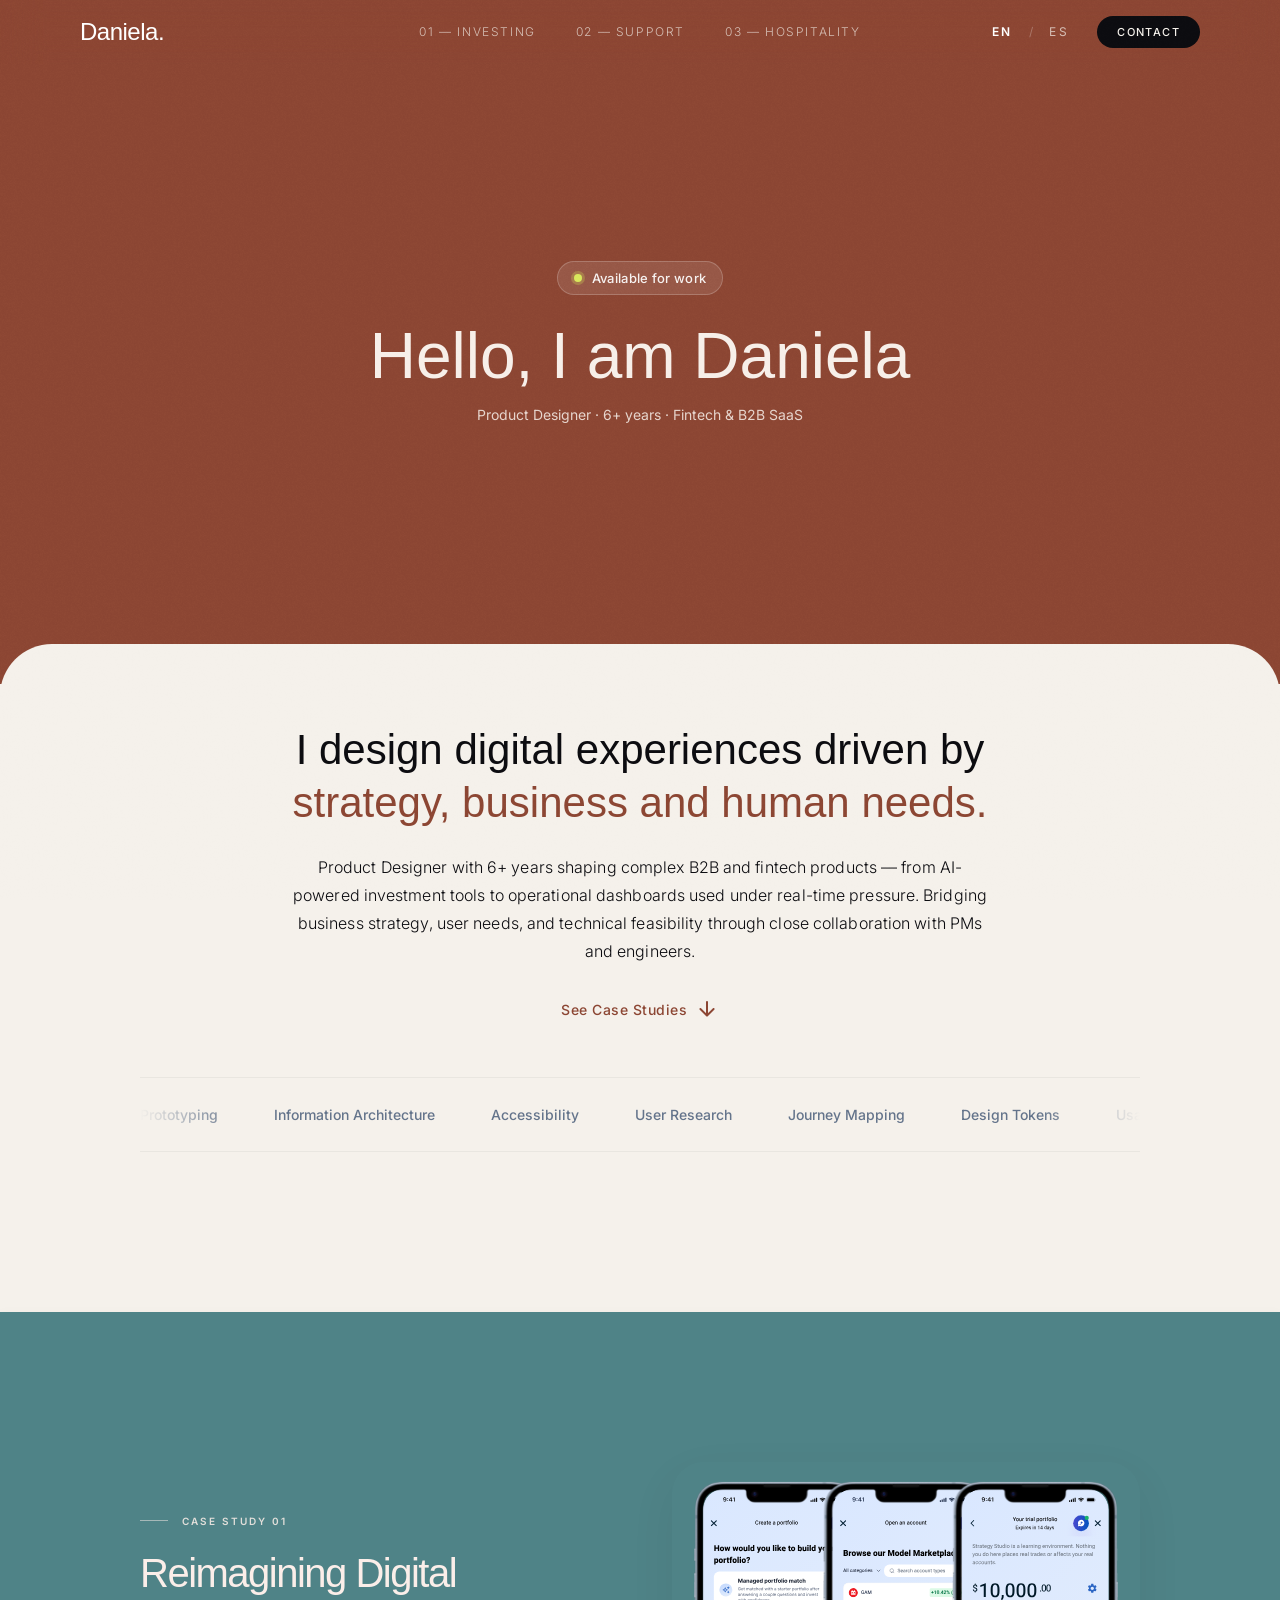
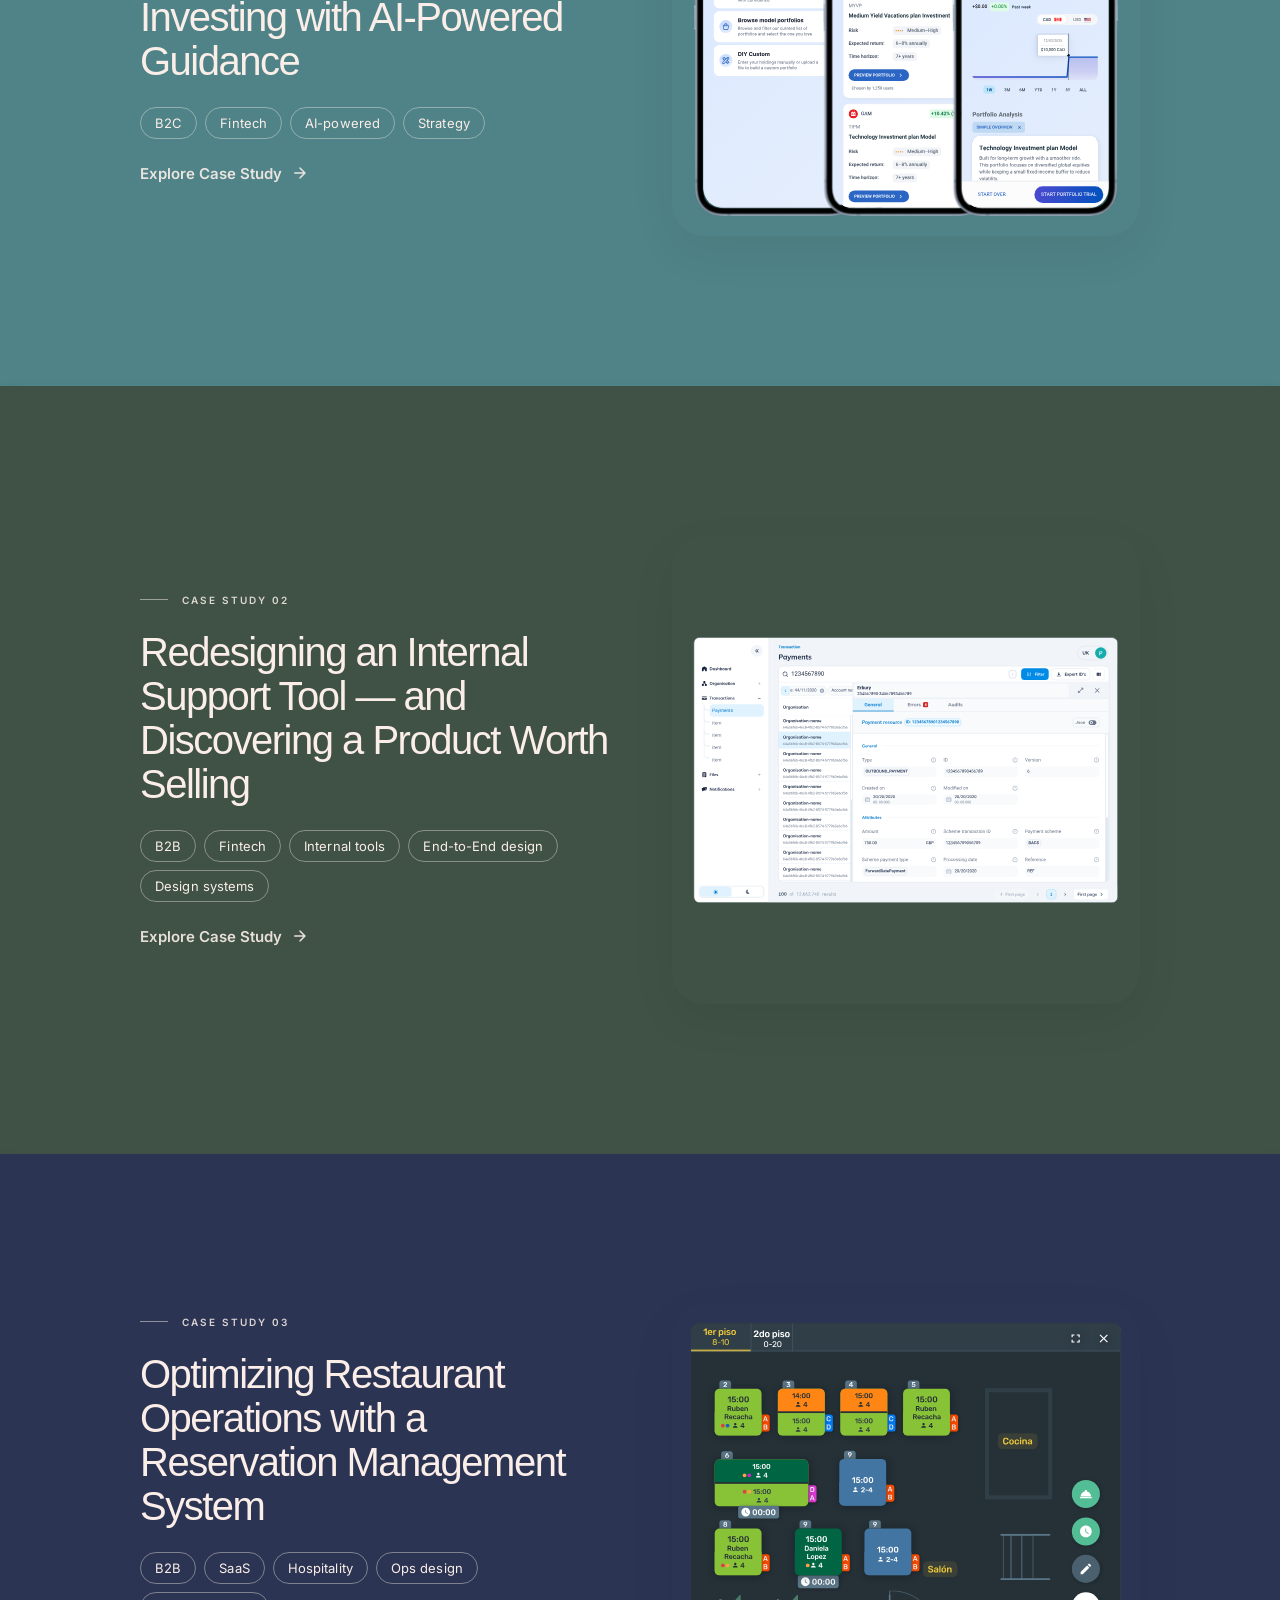
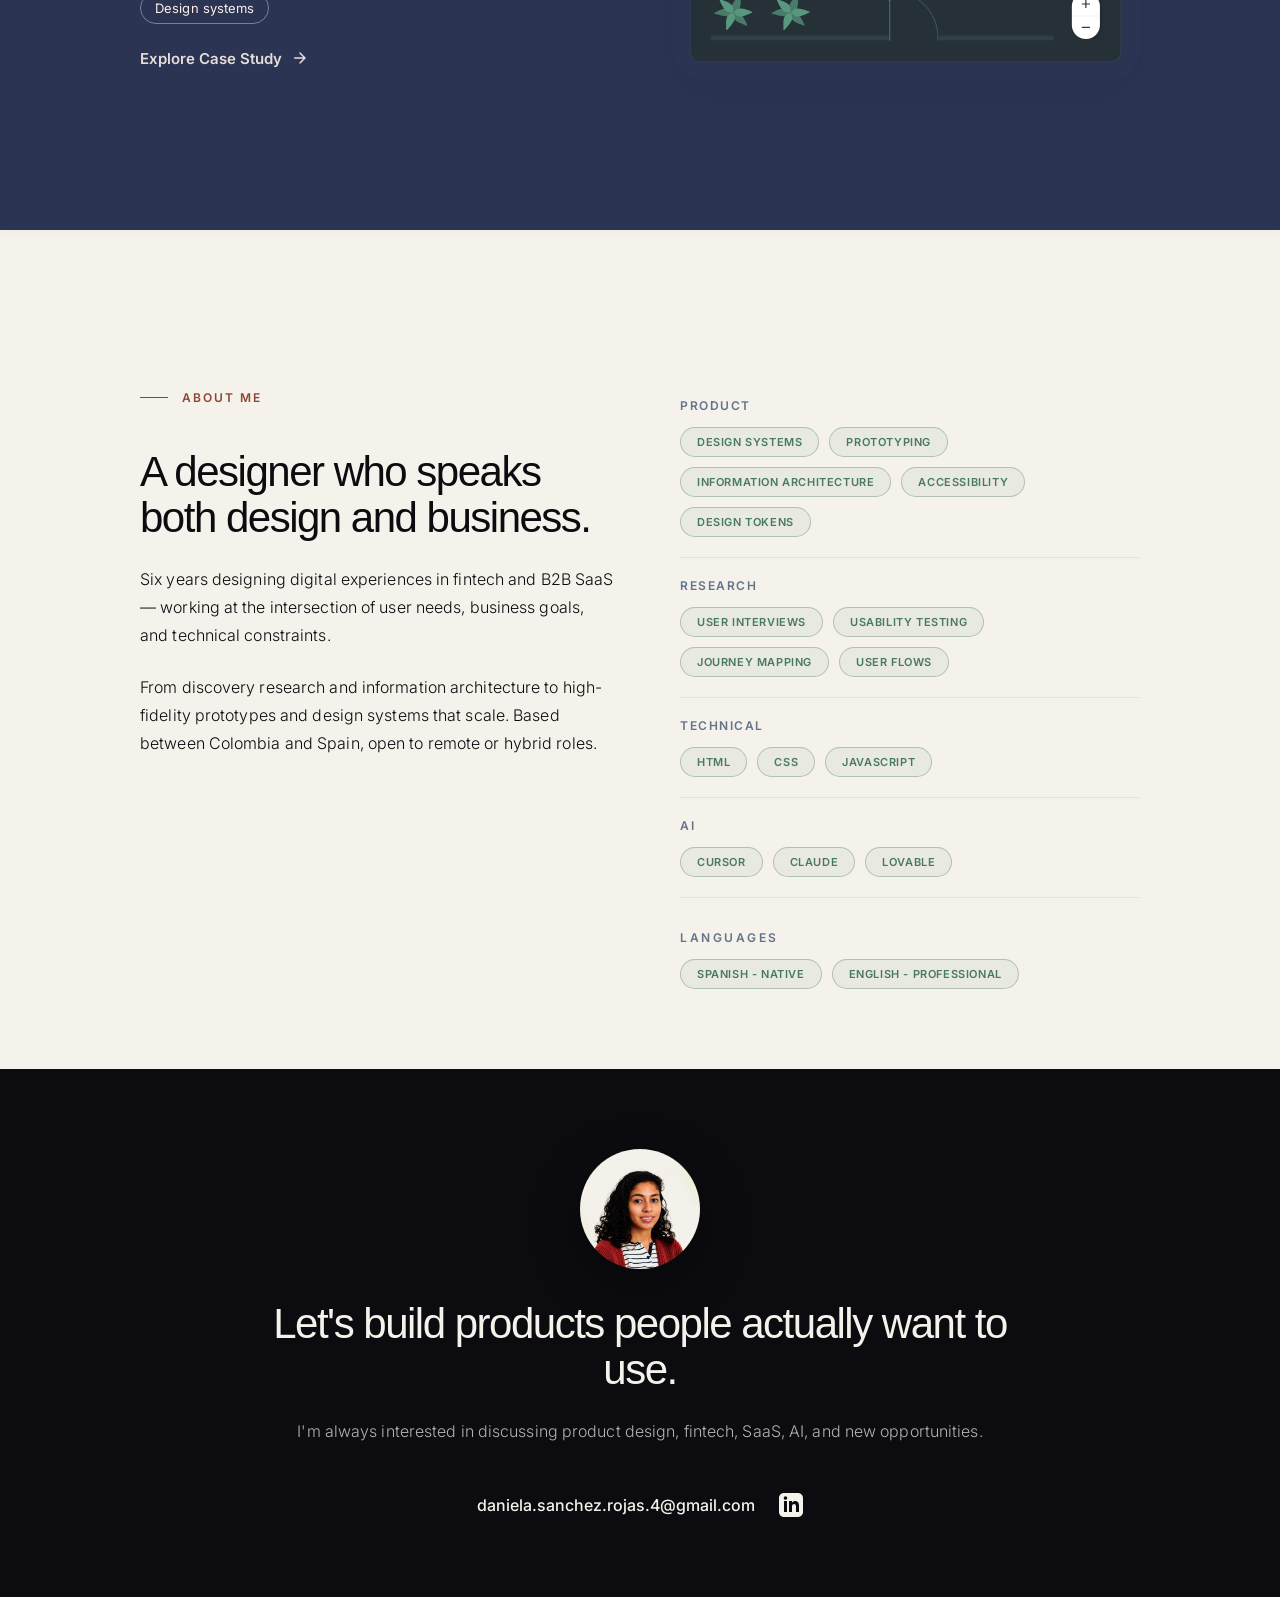
==== commit 7bfcf71b: "new design" ====
--- a/index.html
+++ b/index.html
@@ -9,7 +9,8 @@
     content="UX/UI Designer creating meaningful digital experiences through design and research. Explore my portfolio of case studies.">
   <link rel="stylesheet" href="css/styles.css">
   <link href="https://fonts.googleapis.com/css2?family=Material+Symbols+Rounded" rel="stylesheet" />
-  <link rel="icon" type="image/png" sizes="32x32" href="./assets/images/favicon-32.png">
+  <link href="https://fonts.googleapis.com/css2?family=Antonio:wght@100..700&family=Bricolage+Grotesque:opsz,wght@12..96,200..800&family=Cookie&family=DM+Sans:ital,opsz,wght@0,9..40,100..1000;1,9..40,100..1000&family=Google+Sans+Flex:opsz,wght@6..144,1..1000&family=Instrument+Serif:ital@0;1&family=Kablammo&family=Libertinus+Sans:ital,wght@0,400;0,700;1,400&family=Lobster&family=Nata+Sans:wght@100..900&family=Parisienne&family=Plus+Jakarta+Sans:ital,wght@0,200..800;1,200..800&family=Sirivennela&family=Sofia&display=swap" rel="stylesheet">
+  <link rel="icon" type="image/png" href="./assets/images/favicon.png">
 
 </head>
 
@@ -18,7 +19,7 @@
   <nav class="top-nav" id="top-nav">
     <div class="top-nav-inner">
       <!-- Logo -->
-      <a href="index.html" class="top-nav-logo">D.</a>
+      <a href="index.html" class="top-nav-logo">Daniela.</a>
 
       <!-- Center: Case study links -->
       <div class="top-nav-links">
@@ -67,73 +68,79 @@
   <div class="page-wrapper">
     <!-- Main Content -->
     <main class="main-content" id="welcome-main">
-      <div class="cs-hero">
-        <!-- Gradient ellipses -->
-        <div class="gradient-ellipse gradient-ellipse-1"></div>
-        <div class="gradient-ellipse gradient-ellipse-2"></div>
-
-        <div class="cs-hero-content">
-          <div class="cs-hero-title-col">
-            <!-- Editorial label with line prefix -->
-            <div class="welcome-label-row" data-reveal data-reveal-delay="0">
-              <span class="welcome-label-line"></span>
-              <span class="welcome-label" data-i18n="welcome_label">HI, I AM DANIELA :)</span>
-            </div>
-            <!-- Hero title -->
-            <h1 class="heading-hero" data-reveal data-reveal-delay="100"> <span data-i18n="welcome_hero_h1">I design digital experiences driven by </span><span class="hero-accent" data-i18n="welcome_hero_h12">strategy, business and human needs.</span></h1>
-
-            <!-- CTA group -->
-            <div class="welcome-cta-group" data-reveal data-reveal-delay="200">
-              <p class="text-body" data-i18n="welcome_cta_text">Product Designer with 6+ years shaping complex B2B and fintech products — from AI-powered investment tools to operational dashboards used under real-time pressure. Bridging business strategy, user needs, and technical feasibility through close collaboration with PMs and engineers.</p>
-              <div class="hero-scroll-link-container">
-                <a href="#case-studies" class="hero-scroll-link">
-                  <span data-i18n="welcome_scroll_link">See Case Studies</span>
-                  <span class="material-symbols-rounded arrow-bounce">arrow_downward</span>
-                </a>
-              </div>
-            </div>
-          </div>
-          <div class="cs-hero-meta-col" data-reveal data-reveal-delay="300">
-            <div class="cs-hero-meta-section">
-              <p class="cs-hero-meta-label" data-i18n="welcome_skills">SKILLS</p>
-              <ul class="cs-hero-meta-list">
-                <li>
-                  <span class="skill-title" data-i18n="welcome_skill1_title">Product</span>
-                  <span class="skill-desc" data-i18n="welcome_skill1">Figma, Design Systems, Wireframing, Prototyping, Information Architecture, Accessibility</span>
-                </li>
-                <li>
-                  <span class="skill-title" data-i18n="welcome_skill2_title">Research</span>
-                  <span class="skill-desc" data-i18n="welcome_skill2">User Interviews, Usability Testing, Journey Mapping, Sitemaps, User Flows</span>
-                </li>
-                <li>
-                  <span class="skill-title" data-i18n="welcome_skill3_title">Technical</span>
-                  <span class="skill-desc" data-i18n="welcome_skill3">HTML, CSS, JavaScript</span>
-                </li>
-                <li>
-                  <span class="skill-title" data-i18n="welcome_skill4_title">AI</span>
-                  <span class="skill-desc" data-i18n="welcome_skill4">ChatGPT, Claude, Lovable</span>
-                </li>
-
-              </ul>
-            </div>
-            <div class="cs-hero-meta-section">
-              <p data-i18n="welcome_languages" class="cs-hero-meta-label">LANGUAGES</p>
-              <p data-i18n="welcome_language1" class="cs-hero-meta-text">Spanish - Native</p>
-              <p data-i18n="welcome_language2" class="cs-hero-meta-text">English - Professional</p>
-            </div>
-          </div>
-        </div>
-      </div>
+      <div class="new-hero">
+        <div class="new-hero-inner" id="hero-parallax">
+          <div class="hero-badge-row" data-reveal data-reveal-delay="0">
+            <span class="hero-badge-dot"></span>
+            <span class="hero-badge-text" data-i18n="hero_badge">Available for work</span>
+          </div>
+          <h1 class="hero-greeting" data-reveal data-reveal-delay="100" data-i18n="welcome_greeting">Hello, I am Daniela
+          </h1>
+          <p class="hero-tagline" data-reveal data-reveal-delay="200" data-i18n="hero_tagline">Product Designer · 6+
+            years · Fintech &amp; B2B SaaS</p>
+        </div>
+      </div>
+
+      <section class="intro-cover" data-reveal>
+        <div class="intro-inner">
+          <h2 class="intro-heading"><span data-i18n="welcome_hero_h1">I design digital experiences driven by
+            </span><span class="hero-accent" data-i18n="welcome_hero_h12">strategy, business and human needs.</span>
+          </h2>
+          <p class="text-body" data-i18n="welcome_cta_text">Product Designer with 6+ years shaping complex B2B and
+            fintech products — from AI-powered investment tools to operational dashboards used under real-time pressure.
+            Bridging business strategy, user needs, and technical feasibility through close collaboration with PMs and
+            engineers.</p>
+          <div class="hero-scroll-link-container">
+            <a href="#case-studies" class="hero-scroll-link">
+              <span data-i18n="welcome_scroll_link">See Case Studies</span>
+              <span class="material-symbols-rounded arrow-bounce">arrow_downward</span>
+            </a>
+          </div>
+        </div>
+        <div class="marquee-wrap">
+          <div class="marquee-fade left"></div>
+          <div class="marquee-fade right"></div>
+          <div class="marquee-track">
+            <span class="marquee-chip">Prototyping</span>
+            <span class="marquee-chip">Information Architecture</span>
+            <span class="marquee-chip">Accessibility</span>
+            <span class="marquee-chip">User Research</span>
+            <span class="marquee-chip">Journey Mapping</span>
+            <span class="marquee-chip">Design Tokens</span>
+            <span class="marquee-chip">Usability Testing</span>
+            <span class="marquee-chip">Figma</span>
+            <span class="marquee-chip">Design Systems</span>
+            <span class="marquee-chip" aria-hidden="true">Prototyping</span>
+            <span class="marquee-chip" aria-hidden="true">Information Architecture</span>
+            <span class="marquee-chip" aria-hidden="true">Accessibility</span>
+            <span class="marquee-chip" aria-hidden="true">User Research</span>
+            <span class="marquee-chip" aria-hidden="true">Journey Mapping</span>
+            <span class="marquee-chip" aria-hidden="true">Design Tokens</span>
+            <span class="marquee-chip" aria-hidden="true">Usability Testing</span>
+            <span class="marquee-chip" aria-hidden="true">Figma</span>
+            <span class="marquee-chip" aria-hidden="true">Design Systems</span>
+          </div>
+        </div>
+      </section>
 
       <!-- CASE STUDIES SECTION -->
       <section id="case-studies" class="case-studies-section">
-        
+
+        <!-- Sticky number rail — lights up the active case study on scroll -->
+        <div class="work-nums-fixed">
+          <div class="work-nums-inner">
+            <div class="work-num" data-idx="0">01</div>
+            <div class="work-num" data-idx="1">02</div>
+            <div class="work-num" data-idx="2">03</div>
+          </div>
+        </div>
+
         <!-- Case Study 1 -->
         <a href="case-study-1.html" class="case-study-card" data-reveal>
           <div class="case-study-content">
             <div class="cs-label-row">
               <span class="cs-label-line"></span>
-              <span class="cs-label" data-i18n="cs1_label">Case study</span>
+              <span class="cs-label"><span data-i18n="cs1_label">Case study</span> 01</span>
             </div>
             <h2 class="heading-h2" data-i18n="cs1_title">Reimagining Digital Investing with AI-Powered Guidance</h2>
             <div class="case-study-tags">
@@ -142,7 +149,6 @@
               <span class="tag-role">AI-powered</span>
               <span class="tag-role">Strategy</span>
             </div>
-            <p class="text-body" data-i18n-html="cs1_desc">Embedding AI-powered guidance into BMO InvestorLine's self-directed investing platform — helping users move from uncertainty to confident action.<br><br>A 5-month concept engagement that shaped a phased roadmap for AI-assisted investing.</p>
             <div class="cs-btn-container">
               <span class="cs-text-link">
                 <span data-i18n="cs_btn_explore">Explore Case Study</span>
@@ -160,7 +166,7 @@
           <div class="case-study-content">
             <div class="cs-label-row">
               <span class="cs-label-line"></span>
-              <span class="cs-label" data-i18n="cs2_label">Case study</span>
+              <span class="cs-label"><span data-i18n="cs2_label">Case study</span> 02</span>
             </div>
             <h2 class="heading-h2" data-i18n="cs2_title">Improving Efficiency in a Customer Support Operations Tool</h2>
             <div class="case-study-tags">
@@ -170,7 +176,6 @@
               <span class="tag-role">End-to-End design</span>
               <span class="tag-role">Design systems</span>
             </div>
-            <p class="text-body" data-i18n-html="cs2_desc">End-to-end redesign of an internal customer support tool at Form3, improving search efficiency and reducing resolution time for payment incidents.<br><br>Reduced search time and decreased the support team's dependency on engineers for issue resolution.</p>
             <div class="cs-btn-container">
               <span class="cs-text-link">
                 <span data-i18n="cs_btn_explore">Explore Case Study</span>
@@ -188,9 +193,10 @@
           <div class="case-study-content">
             <div class="cs-label-row">
               <span class="cs-label-line"></span>
-              <span class="cs-label" data-i18n="cs3_label">Case study</span>
-            </div>
-            <h2 class="heading-h2" data-i18n="cs3_title">Optimizing Restaurant Operations with a Reservation Management System</h2>
+              <span class="cs-label"><span data-i18n="cs3_label">Case study</span> 03</span>
+            </div>
+            <h2 class="heading-h2" data-i18n="cs3_title">Optimizing Restaurant Operations with a Reservation Management
+              System</h2>
             <div class="case-study-tags">
               <span class="tag-role">B2B</span>
               <span class="tag-role">SaaS</span>
@@ -198,7 +204,6 @@
               <span class="tag-role">Ops design</span>
               <span class="tag-role">Design systems</span>
             </div>
-            <p class="text-body" data-i18n="cs3_desc">End-to-end design of a reservation management system for a hospitality client, streamlining table management, booking flows, and staff operations.</p>
             <div class="cs-btn-container">
               <span class="cs-text-link">
                 <span data-i18n="cs_btn_explore">Explore Case Study</span>
@@ -207,7 +212,7 @@
             </div>
           </div>
           <div class="case-study-image-wrapper">
-            <img src="./assets/images/case3-9.svg" alt="Reservation Management System" class="case-study-image">
+            <img src="./assets/images/case3-plane.svg" alt="Reservation Management System" class="case-study-image">
           </div>
         </a>
 
@@ -216,18 +221,52 @@
       <!-- ABOUT SECTION -->
       <section id="about" class="about-section" data-reveal>
         <div class="about-content">
-                  <div class="welcome-label-row" data-reveal data-reveal-delay="0">
-              <span class="welcome-label-line"></span>
-              <span class="welcome-label" data-i18n="about_label">ABOUT ME</span>
-            </div>
-
-          <h2 class="heading-h2 about-title" data-i18n="about_title">I’m Daniela</h2>
-          <p class="text-xl about-subtitle" data-i18n="about_subtitle">a Product Designer with 6+ years shaping complex digital products in fintech and B2B SaaS.</p>
-          <p class="text-body" data-i18n="about_desc1">I'm passionate about solving problems that sit at the intersection of business strategy, user needs, and technical constraints — partnering closely with PMs and engineers to ship experiences that are both usable and technically sound.</p>
-          <p class="text-body" data-i18n="about_desc2">Based between Colombia and Spain. I prefer remote opportunities, but I’m also open to hybrid roles for the right team and location.</p>
-        </div>
-        <div class="about-image-wrapper">
-          <img src="./assets/images/contact-1.png" alt="Daniela" class="about-image">
+          <div class="welcome-label-row" data-reveal data-reveal-delay="0">
+            <span class="welcome-label-line"></span>
+            <span class="welcome-label" data-i18n="about_label">ABOUT ME</span>
+          </div>
+
+          <h2 class="heading-h2 about-title" data-i18n="about_title">A designer who speaks both design and business.
+          </h2>
+          <p class="text-body" data-i18n="about_subtitle">Six years designing digital experiences in fintech and B2B
+            SaaS — working at the intersection of user needs, business goals, and technical constraints.</p>
+          <p class="text-body" data-i18n="about_desc1">From discovery research and information architecture to
+            high-fidelity prototypes and design systems that scale. Based between Colombia and Spain, open to remote or
+            hybrid roles.</p>
+        </div>
+        <div class="cs-hero-meta-col" data-reveal data-reveal-delay="100">
+          <div class="cs-hero-meta-section">
+            <ul class="cs-hero-meta-list">
+              <li>
+                <span class="skill-title" data-i18n="welcome_skill1_title">Product</span>
+                <span class="skill-desc" data-i18n="welcome_skill1">Design Systems, Prototyping, Information
+                  Architecture, Accessibility, Design Tokens</span>
+              </li>
+              <li>
+                <span class="skill-title" data-i18n="welcome_skill2_title">Research</span>
+                <span class="skill-desc" data-i18n="welcome_skill2">User Interviews, Usability Testing, Journey Mapping,
+                  User Flows</span>
+              </li>
+              <li>
+                <span class="skill-title" data-i18n="welcome_skill3_title">Technical</span>
+                <span class="skill-desc" data-i18n="welcome_skill3">HTML, CSS, JavaScript</span>
+              </li>
+              <li>
+                <span class="skill-title" data-i18n="welcome_skill4_title">AI</span>
+                <span class="skill-desc" data-i18n="welcome_skill4">Cursor, Claude, Lovable</span>
+              </li>
+            </ul>
+            <!-- .skill-desc text is split into chip spans by renderSkillChips() in main.js
+                 on load and on every language switch — the i18n strings above stay the
+                 single source of truth, untouched; only the rendering changes. -->
+          </div>
+          <div class="cs-hero-meta-section">
+            <p data-i18n="welcome_languages" class="cs-hero-meta-label">LANGUAGES</p>
+            <div class="lang-chip-row">
+              <span class="skill-chip" data-i18n="welcome_language1">Spanish - Native</span>
+              <span class="skill-chip" data-i18n="welcome_language2">English - Professional</span>
+            </div>
+          </div>
         </div>
       </section>
 
@@ -236,13 +275,18 @@
     <!-- FOOTER SECTION -->
     <footer class="main-footer">
       <div class="footer-content" data-reveal>
-        <h2 class="heading-h2 footer-title" data-i18n="footer_title">Let's build products people actually want to use.</h2>
-        <p class="text-body footer-subtitle" data-i18n="footer_subtitle">I'm always interested in discussing product design, fintech, SaaS, AI, and new opportunities.</p>
+        <img src="./assets/images/contact-1.png" alt="Daniela" class="footer-photo">
+        <h2 class="heading-h2 footer-title" data-i18n="footer_title">Let's build products people actually want to use.
+        </h2>
+        <p class="text-body footer-subtitle" data-i18n="footer_subtitle">I'm always interested in discussing product
+          design, fintech, SaaS, AI, and new opportunities.</p>
         <div class="footer-links">
           <a href="mailto:daniela.sanchez.rojas.4@gmail.com" class="footer-link">daniela.sanchez.rojas.4@gmail.com</a>
-          <a href="https://www.linkedin.com/in/kelly-daniela-sanchez-rojas/?locale=es" target="_blank" rel="noopener noreferrer" class="footer-icon-link">
+          <a href="https://www.linkedin.com/in/kelly-daniela-sanchez-rojas/?locale=es" target="_blank"
+            rel="noopener noreferrer" class="footer-icon-link">
             <svg xmlns="http://www.w3.org/2000/svg" width="24" height="24" viewBox="0 0 24 24" fill="currentColor">
-              <path d="M19 0h-14c-2.761 0-5 2.239-5 5v14c0 2.761 2.239 5 5 5h14c2.762 0 5-2.239 5-5v-14c0-2.761-2.238-5-5-5zm-11 19h-3v-11h3v11zm-1.5-12.268c-.966 0-1.75-.79-1.75-1.764s.784-1.764 1.75-1.764 1.75.79 1.75 1.764-.783 1.764-1.75 1.764zm13.5 12.268h-3v-5.604c0-3.368-4-3.113-4 0v5.604h-3v-11h3v1.765c1.396-2.586 7-2.777 7 2.476v6.759z"/>
+              <path
+                d="M19 0h-14c-2.761 0-5 2.239-5 5v14c0 2.761 2.239 5 5 5h14c2.762 0 5-2.239 5-5v-14c0-2.761-2.238-5-5-5zm-11 19h-3v-11h3v11zm-1.5-12.268c-.966 0-1.75-.79-1.75-1.764s.784-1.764 1.75-1.764 1.75.79 1.75 1.764-.783 1.764-1.75 1.764zm13.5 12.268h-3v-5.604c0-3.368-4-3.113-4 0v5.604h-3v-11h3v1.765c1.396-2.586 7-2.777 7 2.476v6.759z" />
             </svg>
           </a>
         </div>
--- a/css/styles.css
+++ b/css/styles.css
@@ -1,26 +1,69 @@
 /* ===== IMPORTS ===== */
-@import url('https://fonts.googleapis.com/css2?family=Plus+Jakarta+Sans:ital,wght@0,300;0,400;0,500;0,600;0,700;0,800;1,400;1,600&family=Inter:wght@300;400;500;600;700&display=swap');
+@import url('https://fonts.googleapis.com/css2?family=Bricolage+Grotesque:opsz,wght@6..144,200..800&family=Inter:wght@300;400;500;600;700&display=swap');
 
 /* ===== DESIGN TOKENS ===== */
 :root {
-  --blue: #6366F1;
-  --purple: #6366F1;
+  /* --blue kept as the variable name across ~70 existing rules (nav, buttons, links, quote bars)
+     to avoid touching every call site — it now holds the new terracotta brand accent, not indigo. */
+  --blue: #8C4633;
+  --purple: #4F8387;
   --black: #0C0C10;
   --text-dark: #0C0C10;
   --grey: #64748B;
-  --light: #F8F7F4;
-  --bg-alt: #EFEDE8;
-  --yellow: #FDE68A;
-  --blue-bg:   rgba(99, 102, 241, 0.06);
-  --blue-bd:   rgba(99, 102, 241, 0.16);
+  --light: #F5F1EB;
+  --bg-alt: #f8f6f4;
+  /* --yellow: small tag/label color shown on dark backgrounds (closing sections, badges).
+     Repointed from bright yellow to a muted warm gold so it reads premium, not candy. */
+  --yellow: #FFE37F;
+  --blue-bg:   rgba(140, 70, 51, 0.06);
+  --blue-bd:   rgba(140, 70, 51, 0.16);
   --ink:       #1D2023;
   --muted:     #6B7280;
-  --border:    #E5E7EB;
-  --surface:   #F7F8FA;
+  --border:    #e9e6e0;
+  /* Sage green used for the About/skills chips — matches the Claude Design
+     reference (ui_kits/portfolio/index.html) exactly, not repurposed from
+     any other token. */
+  --green:     #4A7A5E;
+  --green-bg:  rgba(74, 122, 94, 0.07);
+  --green-bd:  rgba(74, 122, 94, 0.35);
+  /* Was a cool blue-grey (#F7F8FA), left over from the pre-rebrand indigo
+     theme — clashed with the warm cream/terracotta palette everywhere it
+     showed up as a section/icon background. Repointed warm to match. */
+  --surface:   #F4F1EC;
   --max:       960px;
   --px:        48px;
 
-  --gradient-blue: linear-gradient(135deg, #6366F1, #4F46E5);
+  /* Display typeface for headings/quotes — body text stays on Inter. */
+  --font-display: "Instrument Sans", sans-serif;
+
+  /* Type scale — kept deliberately small so sizes stay consistent instead of
+     drifting to a new one-off value per component. Sans (Inter) sizes cover
+     everything from tiny uppercase tags up through emphasis text; display
+     (Bricolage Grotesque) is reserved for the three big "display" moments. */
+  --fs-mini-label: 10px;  /* small uppercase tags/eyebrows inside cards */
+  --fs-label:      12px;  /* section-level uppercase eyebrows, chips */
+  --fs-sm:         14px;  /* secondary/supporting text */
+  --fs-body:       16px;  /* standard paragraph text */
+  --fs-large:      20px;  /* emphasis text, card callouts */
+  --fs-h1:         64px;  /* serif, page-level h1 */
+  --fs-h2:         42px;  /* serif, section-level h2 */
+  --fs-quote:      32px;  /* serif, pull quotes */
+
+  /* Per-case-study accent colors — each case study's hero + highlighted words
+     use its own tone instead of the single site-wide accent. "-tint" is the
+     light version used for text/emphasis when sitting on that case's own colored hero. */
+  --cs1: #4F8387;       /* 01 — Investing. Lighter than cs2/cs3, so the small text on it
+                           (desc/labels/tags, not the big title) is switched to dark ink
+                           instead of cream — see the .cs1-specific overrides below. */
+  --cs1-tint: #F3D9CC;  /* used as the case-1 tint elsewhere; the hero-title emphasis word
+                           uses solid white instead — see .hero-band.cs1 .hero-title .blue,
+                           since F3D9CC only just clears 3:1 on #B46D43 */
+  --cs2: #3F5245;       /* 02 — Support (darkened from an earlier #5E7466 for the same contrast reason) */
+  --cs2-tint: #DCE6DF;
+  --cs3: #2B3553;       /* 03 — Hospitality */
+  --cs3-tint: #C7CEDC;
+
+  --gradient-blue: linear-gradient(135deg, #8C4633, #723824);
 
   --topnav-height: 64px;
   --content-max: 1120px;
@@ -90,7 +133,7 @@
     z-index: 9999;
     background-image: url(noise.png);
     background-size: 100px 100px;
-    opacity: 0.1;
+    opacity: 0.03;
     mix-blend-mode: overlay;
 }
 
@@ -111,22 +154,57 @@
 
 /* ===== LAYOUT ===== */
 /* ===== TOP NAVIGATION ===== */
+/* Default: transparent over the page's own hero, light text. Once scrolled
+   past the hero (.scrolled, toggled in main.js) or on pages with no hero
+   directly underneath (.nav-solid, e.g. contact.html), it solidifies to the
+   original cream bar with dark text. */
 .top-nav {
   position: fixed;
   top: 0;
   left: 0;
   right: 0;
   z-index: 200;
+  background-color: transparent;
+  border-bottom: 1px solid transparent;
+  height: var(--topnav-height);
+  display: flex;
+  align-items: center;
+  transition: transform 0.4s cubic-bezier(0.25, 0.46, 0.45, 0.94),
+    opacity 0.4s cubic-bezier(0.25, 0.46, 0.45, 0.94),
+    background-color 0.35s ease, border-color 0.35s ease;
+  will-change: transform;
+}
+
+.top-nav.scrolled,
+.top-nav.nav-solid {
   background-color: rgba(248, 247, 244, 0.9);
   backdrop-filter: blur(16px);
   -webkit-backdrop-filter: blur(16px);
   border-bottom: 1px solid rgba(0, 0, 0, 0.06);
-  height: var(--topnav-height);
-  display: flex;
-  align-items: center;
-  transition: transform 0.4s cubic-bezier(0.25, 0.46, 0.45, 0.94),
-    opacity 0.4s cubic-bezier(0.25, 0.46, 0.45, 0.94);
-  will-change: transform;
+}
+
+/* Contact page only: the nav sits directly on the page's own brown
+   background (no hero underneath it), so it keeps the light/transparent
+   text treatment instead of the usual solid-cream/dark-text swap — logo
+   and the Contact pill are already dark enough to read fine as-is. */
+body.nav-solid-page .top-nav.nav-solid {
+  background-color: var(--blue);
+  border-bottom: 1px solid rgba(255, 255, 255, 0.12);
+}
+
+body.nav-solid-page .top-nav.nav-solid .top-nav-link,
+body.nav-solid-page .top-nav.nav-solid .top-nav-lang .lang-btn {
+  color: rgba(255, 255, 255, 0.8);
+}
+
+body.nav-solid-page .top-nav.nav-solid .top-nav-link:hover,
+body.nav-solid-page .top-nav.nav-solid .top-nav-lang .lang-btn.active,
+body.nav-solid-page .top-nav.nav-solid .top-nav-lang .lang-btn:hover {
+  color: #FFFFFF;
+}
+
+body.nav-solid-page .top-nav.nav-solid .top-nav-lang .lang-divider {
+  color: rgba(255, 255, 255, 0.5);
 }
 
 .top-nav.nav-hidden {
@@ -146,14 +224,22 @@
 
 /* Left: Logo */
 .top-nav-logo {
-  font-family: 'Plus Jakarta Sans', sans-serif;
-  font-weight: 800;
+  /* Typography rule: the serif display face is reserved for true h1/h2
+     headings only — everything smaller (including this wordmark) reads
+     better on Inter at a heavier weight instead. */
+  font-family: 'Instrument sans', sans-serif;
+  font-weight: 500;
   font-size: 24px;
-  color: var(--black);
+  color: #FFFFFF;
   letter-spacing: -0.5px;
   text-decoration: none;
   line-height: 1;
   white-space: nowrap;
+  transition: color 0.35s ease;
+}
+
+.top-nav.scrolled .top-nav-logo{
+  color: var(--black);
 }
 
 /* Center: Case study links */
@@ -167,15 +253,21 @@
 .top-nav-link {
   font-family: 'Inter', sans-serif;
   font-size: 12px;
-  font-weight: 500;
+  font-weight: 300;
   letter-spacing: 1.6px;
   text-transform: uppercase;
-  color: var(--grey);
+  color: var(--light);
   text-decoration: none;
   padding: 4px 0;
   position: relative;
   transition: color 0.3s var(--ease-smooth);
   white-space: nowrap;
+  opacity: 0.7;
+}
+
+.top-nav.scrolled .top-nav-link,
+.top-nav.nav-solid .top-nav-link {
+  color: var(--black);
 }
 
 .top-nav-link::after {
@@ -185,11 +277,24 @@
   left: 50%;
   width: 0;
   height: 1px;
+  /* White by default — this sits over each case study's own dark hero color
+     (cs1/cs2/cs3), where terracotta reads as a muddy red instead of an accent.
+     Switches to terracotta once the nav solidifies to the cream bar below. */
+  background: #FFFFFF;
+  transition: width 0.35s var(--ease-out-expo), left 0.35s var(--ease-out-expo);
+}
+
+.top-nav.scrolled .top-nav-link::after,
+.top-nav.nav-solid .top-nav-link::after {
   background: var(--blue);
-  transition: width 0.35s var(--ease-out-expo), left 0.35s var(--ease-out-expo);
 }
 
 .top-nav-link:hover {
+  color: #FFFFFF;
+}
+
+.top-nav.scrolled .top-nav-link:hover,
+.top-nav.nav-solid .top-nav-link:hover {
   color: var(--text-dark);
 }
 
@@ -199,12 +304,9 @@
 }
 
 .top-nav-link.active {
-  color: var(--blue);
-}
-
-.top-nav-link.active::after {
-  width: 100%;
-  left: 0;
+  color: var(--light);
+  font-weight: 500;
+  opacity: 1;
 }
 
 /* Right: lang + contact */
@@ -227,7 +329,7 @@
   font-weight: 500;
   letter-spacing: 2.6px;
   text-transform: uppercase;
-  color: var(--grey);
+  color: rgba(255, 255, 255, 0.9);
   background: none;
   border: none;
   cursor: pointer;
@@ -235,11 +337,20 @@
   transition: color 0.2s ease;
 }
 
-.top-nav-lang .lang-btn.active {
-  color: var(--text-dark);
-}
-
+.top-nav-lang .lang-btn.active,
 .top-nav-lang .lang-btn:hover {
+  color: #FFFFFF;
+}
+
+.top-nav.scrolled .top-nav-lang .lang-btn,
+.top-nav.nav-solid .top-nav-lang .lang-btn {
+  color: var(--grey);
+}
+
+.top-nav.scrolled .top-nav-lang .lang-btn.active,
+.top-nav.scrolled .top-nav-lang .lang-btn:hover,
+.top-nav.nav-solid .top-nav-lang .lang-btn.active,
+.top-nav.nav-solid .top-nav-lang .lang-btn:hover {
   color: var(--text-dark);
 }
 
@@ -248,6 +359,13 @@
   font-size: 12px;
   font-weight: 400;
   letter-spacing: 0;
+  color: rgba(255, 255, 255, 0.65);
+  transition: color 0.3s ease;
+}
+
+.top-nav.scrolled .top-nav-lang .lang-divider,
+.top-nav.nav-solid .top-nav-lang .lang-divider {
+  color: var(--grey);
 }
 
 .top-nav-contact {
@@ -291,14 +409,16 @@
 .main-content {
   min-height: 100vh;
   position: relative;
-  padding-top: var(--topnav-height);
   width: 100%;
 }
-
+.image-container{
+  background-color:#f0eee9;
+  border-radius: 16px;
+}
 /* ===== SIDEBAR ===== */
 .sidebar-logo {
-  font-family: 'Plus Jakarta Sans', sans-serif;
-  font-weight: 800;
+  font-family: 'Inter', sans-serif;
+  font-weight: 700;
   font-size: 28px;
   color: var(--black);
   letter-spacing: -0.5px;
@@ -416,8 +536,8 @@
 
 .lang-btn:not(.active) {
   font-weight: 400;
-  color: var(--black);
-  opacity: 0.4;
+  color: var(--light);
+  opacity: 0.7;
 }
 
 .lang-divider {
@@ -430,8 +550,8 @@
 
 /* ===== TYPOGRAPHY ===== */
 .heading-hero {
-  font-family: 'Plus Jakarta Sans', sans-serif;
-  font-weight: 800;
+  font-family: var(--font-display);
+  font-weight: 500;
   font-size: 86px;
   color: var(--text-dark);
   letter-spacing: -3px;
@@ -439,13 +559,16 @@
 }
 
 .hero-accent {
+  /* Italic + colored serif emphasis inside a headline is the exact
+     "Claude marketing" tell — dropping the italic keeps the color accent
+     (which is a much more generic, widely-used convention) without reading
+     as a lift from Anthropic's own homepage pattern. */
   color: var(--blue);
-  font-style: italic;
 }
 
 .heading-h1 {
-  font-family: 'Plus Jakarta Sans', sans-serif;
-  font-weight: 800;
+  font-family: var(--font-display);
+  font-weight: 500;
   font-size: 48px;
   color: var(--black);
   letter-spacing: -1.5px;
@@ -453,17 +576,17 @@
 }
 
 .heading-h2 {
-  font-family: 'Plus Jakarta Sans', sans-serif;
-  font-weight: 800;
-  font-size: 48px;
+  font-family: var(--font-display);
+  font-weight: 500;
+  font-size: var(--fs-h2);
   color: var(--black);
   letter-spacing: -1.5px;
   line-height: 1.1;
 }
 
 .heading-h3 {
-  font-family: 'Plus Jakarta Sans', sans-serif;
-  font-weight: 700;
+  font-family: var(--font-display);
+  font-weight: 500;
   font-size: 36px;
   color: var(--black);
   letter-spacing: -0.8px;
@@ -471,8 +594,8 @@
 }
 
 .heading-h4 {
-  font-family: 'Plus Jakarta Sans', sans-serif;
-  font-weight: 700;
+  font-family: var(--font-display);
+  font-weight: 500;
   font-size: 22px;
   color: var(--black);
   letter-spacing: -0.4px;
@@ -604,8 +727,8 @@
 }
 
 .purple-card .card-text {
-  font-family: 'Plus Jakarta Sans', sans-serif;
-  font-weight: 700;
+  font-family: var(--font-display);
+  font-weight: 500;
   font-size: 24px;
   color: #FFFFFF;
   letter-spacing: -0.6px;
@@ -634,7 +757,7 @@
 
 /* ===== HERO META COLUMN (MY ROLE / TEAM) ===== */
 .cs-hero-meta-col {
-  width: 260px;
+  width: 460px;
   flex-shrink: 0;
   padding-top: 8px;
   display: flex;
@@ -668,36 +791,54 @@
 
 .cs-hero-meta-list li {
   display: flex;
+  flex-direction: column;
   align-items: flex-start;
-  gap: 12px;
-  padding: 9px 0;
+  gap: 14px;
+  padding: 20px 0;
   border-bottom: 1px solid rgba(107, 114, 128, 0.12);
-  font-family: 'Inter', sans-serif;
-  font-size: 14px;
-  font-weight: 300;
-  color: var(--black);
-  line-height: 1.55;
-}
-
-.cs-hero-meta-list li::before {
-  content: '•';
-  color: var(--blue);
-  font-size: 8px;
-  flex-shrink: 0;
-  margin-top: 5px;
+}
+
+.cs-hero-meta-list li:first-child {
+  padding-top: 0;
 }
 
 .skill-title {
-  flex-shrink: 0;
-  width: 82px;
-  font-weight: 400;
-  color: var(--black);
+  font-family: 'Inter', sans-serif;
+  font-size: 12px;
+  font-weight: 600;
+  letter-spacing: 1.5px;
+  text-transform: uppercase;
+  color: var(--grey);
 }
 
 .skill-desc {
-  flex: 1;
-  font-weight: 300;
-  color: var(--black);
+  display: flex;
+  flex-wrap: wrap;
+  gap: 10px;
+}
+
+/* Languages, same chip treatment as skills — separate class from .skill-desc
+   so main.js's comma-splitter (built for the skills list) doesn't touch it. */
+.lang-chip-row {
+  display: flex;
+  flex-wrap: wrap;
+  gap: 10px;
+}
+
+.skill-chip {
+  display: inline-flex;
+  align-items: center;
+  padding: 7px 16px;
+  background: var(--green-bg);
+  border: 1px solid var(--green-bd);
+  border-radius: 999px;
+  font-family: 'Inter', sans-serif;
+  font-size: 11px;
+  font-weight: 600;
+  letter-spacing: 0.6px;
+  text-transform: uppercase;
+  color: var(--green);
+  white-space: nowrap;
 }
 
 
@@ -736,15 +877,15 @@
 .cs-hero-title-col .cs-label {
   font-family: 'Inter', sans-serif;
   font-weight: 600;
-  font-size: 14px;
+  font-size: var(--fs-label);
   color: var(--blue);
   letter-spacing: 1.5px;
   text-transform: uppercase;
 }
 
 .cs-hero-title-col .cs-title {
-  font-family: 'Plus Jakarta Sans', sans-serif;
-  font-weight: 800;
+  font-family: var(--font-display);
+  font-weight: 500;
   font-size: 72px;
   color: var(--blue);
   letter-spacing: -2.5px;
@@ -988,8 +1129,8 @@
 }
 
 .user-group .user-name {
-  font-family: 'Plus Jakarta Sans', sans-serif;
-  font-weight: 700;
+  font-family: var(--font-display);
+  font-weight: 500;
   font-size: 20px;
   color: var(--black);
   letter-spacing: -0.1px;
@@ -1357,8 +1498,8 @@
 }
 
 .cs-roadmap .roadmap-phase h3.heading-h4 {
-  font-family: 'Plus Jakarta Sans', sans-serif;
-  font-weight: 800;
+  font-family: var(--font-display);
+  font-weight: 500;
   font-size: 28px;
   color: var(--blue);
   letter-spacing: -0.8px;
@@ -1775,7 +1916,7 @@
 .welcome-label {
   font-family: 'Inter', sans-serif;
   font-weight: 600;
-  font-size: 14px;
+  font-size: var(--fs-label);
   color: var(--blue);
   letter-spacing: 2px;
   text-transform: uppercase;
@@ -1807,120 +1948,91 @@
   position: relative;
   min-height: 100vh;
   display: flex;
-  align-items: center;
   overflow: hidden;
-}
-
-/* Ambient glow orbs */
-.contact-glow {
-  position: absolute;
-  border-radius: 50%;
-  pointer-events: none;
-  z-index: 0;
-}
-
-.contact-glow-1 {
-  width: 640px;
-  height: 640px;
-  background: radial-gradient(circle, rgba(99, 102, 241, 0.1) 0%, rgba(248, 247, 244, 0) 70%);
-  top: -80px;
-  right: -60px;
-  mix-blend-mode: normal;
-}
-
-.contact-glow-2 {
-  width: 480px;
-  height: 480px;
-  background: radial-gradient(circle, rgba(251, 191, 36, 0.12) 0%, rgba(248, 247, 244, 0) 70%);
-  bottom: 40px;
-  right: 120px;
-  mix-blend-mode: normal;
-}
-
-/* Two-column wrapper */
+  background: var(--blue);
+}
+
+/* The old indigo/amber ambient glow orbs don't fit the new flat
+   brown/cream two-tone design — hidden, not deleted (JS in main.js still
+   targets the class harmlessly if it's reused elsewhere later). */
+.contact-page-v2 .gradient-ellipse {
+  display: none;
+}
+
+/* Two-column wrapper — full width/height, no centering. The left column
+   stays solid case-accent brown edge to edge; the right column holds the
+   cream panel inset from the top only (see .contact-card below), so the
+   brown shows through above it, unbroken with the nav bar. */
 .contact-two-col {
   display: flex;
-  align-items: center;
-  gap: 80px;
+  align-items: stretch;
   width: 100%;
-  padding: 120px var(--h-pad) 80px;
+  padding-top: var(--topnav-height);
   position: relative;
   z-index: 1;
 }
 
 /* LEFT column */
 .contact-left {
-  flex: 1;
+  flex: 1 1 50%;
   min-width: 0;
   display: flex;
   flex-direction: column;
-  gap: 0;
-}
-
+  justify-content: center;
+  /* Left edge uses the site's true outer page margin (--h-pad); the right
+     edge is a fixed gutter facing the cream panel, not a screen-edge margin,
+     so it stays a sane width even on ultra-wide viewports. */
+  padding: 48px 80px 48px var(--h-pad);
+}
+
+/* "Let's connect" eyebrow isn't part of this layout — the availability
+   badge below takes that top slot instead. Hidden, not deleted, so the
+   copy/translation key stays available if needed elsewhere. */
 .contact-eyebrow-row {
-  display: flex;
-  align-items: center;
-  gap: 14px;
-  margin-bottom: 28px;
-}
-
-.contact-eyebrow-line {
-  display: block;
-  width: 28px;
-  height: 1.5px;
-  background-color: var(--blue);
-  flex-shrink: 0;
-}
-
-.contact-eyebrow {
-  font-family: 'Inter', sans-serif;
-  font-weight: 600;
-  font-size: 11px;
-  color: var(--blue);
-  letter-spacing: 2.2px;
-  text-transform: uppercase;
+  display: none;
 }
 
 .contact-big-heading {
-  font-family: 'Plus Jakarta Sans', sans-serif;
-  font-size: 72px;
-  font-weight: 800;
-  color: var(--text-dark);
+  font-family: var(--font-display);
+  font-size: var(--fs-h1);
+  font-weight: 500;
+  color: #FFFFFF;
   line-height: 1.0;
   letter-spacing: -2.5px;
-  margin-bottom: 28px;
+  margin-bottom: 24px;
 }
 
 .contact-intro-text {
   font-family: 'Inter', sans-serif;
-  font-size: 16px;
+  font-size: 17px;
   font-weight: 300;
-  color: var(--grey);
+  color: rgba(255, 255, 255, 0.72);
   line-height: 1.75;
   max-width: 400px;
-  margin-bottom: 36px;
-  font-style: italic;
-}
-
-/* Availability badge */
+  font-style: normal;
+}
+
+/* Availability badge — now the first element in the left column, styled
+   for the dark brown background instead of the previous light-page tint. */
 .contact-availability {
   display: inline-flex;
   align-items: center;
   gap: 10px;
-  background: rgba(120, 200, 80, 0.08);
-  border: 1px solid rgba(120, 200, 80, 0.22);
+  background: rgba(255, 255, 255, 0.1);
+  border: 1px solid rgba(255, 255, 255, 0.2);
   border-radius: 100px;
   padding: 8px 16px;
   width: fit-content;
+  margin-bottom: 32px;
 }
 
 .contact-availability-dot {
-  width: 7px;
-  height: 7px;
+  width: 8px;
+  height: 8px;
   border-radius: 50%;
-  background: #78c850;
+  background: #D9E85C;
   flex-shrink: 0;
-  box-shadow: 0 0 0 3px rgba(120, 200, 80, 0.2);
+  box-shadow: 0 0 0 3px rgba(217, 232, 92, 0.25);
   animation: contact-pulse 2.4s ease-in-out infinite;
 }
 
@@ -1928,67 +2040,72 @@
 
   0%,
   100% {
-    box-shadow: 0 0 0 3px rgba(120, 200, 80, 0.2);
+    box-shadow: 0 0 0 3px rgba(217, 232, 92, 0.25);
   }
 
   50% {
-    box-shadow: 0 0 0 6px rgba(120, 200, 80, 0.08);
+    box-shadow: 0 0 0 6px rgba(217, 232, 92, 0.1);
   }
 }
 
 .contact-availability-text {
   font-family: 'Inter', sans-serif;
-  font-size: 12px;
+  font-size: 13px;
   font-weight: 500;
-  color: #4a8a30;
+  color: rgba(255, 255, 255, 0.92);
   letter-spacing: 0.3px;
 }
 
 /* RIGHT column */
 .contact-right {
-  flex-shrink: 0;
-  width: 400px;
-}
-
-/* Card */
+  flex: 1 1 50%;
+  position: relative;
+}
+
+/* Card — the cream panel itself now fills the whole right column, inset
+   from the top only, rounded on the top-left corner where it meets the
+   brown behind it. No longer a floating card with its own border/shadow. */
 .contact-card {
-  background: rgba(255, 255, 255, 0.85);
-  backdrop-filter: blur(12px);
-  -webkit-backdrop-filter: blur(12px);
-  border: 1px solid rgba(107, 114, 128, 0.12);
-  border-radius: 20px;
-  padding: 32px;
-  box-shadow:
-    0 1px 3px rgba(0, 0, 0, 0.04),
-    0 8px 24px rgba(0, 0, 0, 0.06),
-    0 24px 48px rgba(0, 0, 0, 0.04);
-  transition: box-shadow 0.3s ease, transform 0.3s ease;
+  position: absolute;
+  top: 88px;
+  right: 0;
+  bottom: 0;
+  left: 0;
+  background: var(--surface);
+  border: none;
+  border-top-left-radius: 40px;
+  backdrop-filter: none;
+  -webkit-backdrop-filter: none;
+  /* Right edge uses the site's true outer page margin; left edge is a
+     fixed gutter facing the brown column, same reasoning as .contact-left. */
+  padding: 72px var(--h-pad) 56px 72px;
+  box-shadow: none;
+  display: flex;
+  flex-direction: column;
+  overflow-y: auto;
 }
 
 .contact-card:hover {
-  box-shadow:
-    0 2px 6px rgba(0, 0, 0, 0.05),
-    0 12px 32px rgba(0, 0, 0, 0.08),
-    0 32px 64px rgba(0, 0, 0, 0.05);
-  transform: translateY(-2px);
+  box-shadow: none;
+  transform: none;
 }
 
 /* Card header: photo + name */
 .contact-card-header {
   display: flex;
   align-items: center;
-  gap: 16px;
-  margin-bottom: 28px;
+  gap: 20px;
+  margin-bottom: 44px;
 }
 
 .contact-card-photo {
-  width: 68px;
-  height: 68px;
+  width: 64px;
+  height: 64px;
   border-radius: 50%;
   overflow: hidden;
   flex-shrink: 0;
-  border: 2px solid rgba(107, 114, 128, 0.1);
-  box-shadow: 0 2px 8px rgba(0, 0, 0, 0.1);
+  border: none;
+  box-shadow: none;
 }
 
 .contact-card-photo img {
@@ -2004,89 +2121,67 @@
 }
 
 .contact-card-name {
-  font-family: 'Inter', sans-serif;
-  font-size: 16px;
-  font-weight: 600;
+  font-family: var(--font-display);
+  font-size: 40px;
+  font-weight: 500;
   color: var(--text-dark);
-  letter-spacing: -0.2px;
-}
-
+  letter-spacing: -1px;
+  line-height: 1;
+}
+
+/* Role subtitle isn't part of this layout — hidden, not deleted. */
 .contact-card-role {
-  font-family: 'Inter', sans-serif;
-  font-size: 12px;
-  font-weight: 400;
-  color: var(--grey);
-  letter-spacing: 0.2px;
-}
-
-/* Divider */
+  display: none;
+}
+
+/* Divider — hidden; generous row spacing does the separating instead */
 .contact-card-divider {
-  height: 1px;
-  background: rgba(107, 114, 128, 0.12);
-  margin-bottom: 8px;
+  display: none;
 }
 
 /* Info rows */
 .contact-card-rows {
   display: flex;
   flex-direction: column;
+  gap: 40px;
 }
 
 .contact-card-row {
   display: flex;
   flex-direction: column;
-  gap: 4px;
-  padding: 20px 0;
-  border-bottom: 1px solid rgba(107, 114, 128, 0.1);
-}
-
-.contact-card-row:last-child {
+  gap: 8px;
+  padding: 0;
   border-bottom: none;
-  padding-bottom: 0;
 }
 
 .contact-card-row-label {
   font-family: 'Inter', sans-serif;
-  font-size: 10px;
-  font-weight: 600;
-  letter-spacing: 1.8px;
-  text-transform: uppercase;
-  color: var(--grey);
+  font-size: 14px;
+  font-weight: 500;
+  letter-spacing: 0.2px;
+  text-transform: none;
+  color: var(--text-dark);
 }
 
 .contact-card-row-value {
   font-family: 'Inter', sans-serif;
-  font-size: 14px;
+  font-size: 19px;
   font-weight: 400;
-  color: var(--text-dark);
+  color: var(--blue);
   letter-spacing: 0.1px;
   line-height: 1.5;
 }
 
 .contact-card-row-value a {
+  color: var(--blue);
+  text-decoration: underline;
+  text-underline-offset: 3px;
+  text-decoration-color: rgba(140, 70, 51, 0.45);
+  transition: color 0.2s ease;
+}
+
+.contact-card-row-value a:hover {
   color: var(--text-dark);
-  text-decoration: none;
-  transition: color 0.2s ease;
-  position: relative;
-}
-
-.contact-card-row-value a::after {
-  content: '';
-  position: absolute;
-  bottom: -1px;
-  left: 0;
-  width: 0;
-  height: 1px;
-  background: var(--blue);
-  transition: width 0.25s ease;
-}
-
-.contact-card-row-value a:hover {
-  color: var(--blue);
-}
-
-.contact-card-row-value a:hover::after {
-  width: 100%;
 }
 
 
@@ -2097,6 +2192,10 @@
 }
 
 /* ===== MOBILE HAMBURGER MENU ===== */
+/* Carries its own dark, blurred backdrop chip instead of switching bar color
+   per page/scroll state — what sits behind it varies too much (flat hero
+   color, cream nav, photos) for a color swap to reliably stay legible, so
+   the bars just stay white always and the chip guarantees contrast. */
 .hamburger {
   display: none;
   position: fixed;
@@ -2105,29 +2204,31 @@
   z-index: 300;
   width: 36px;
   height: 36px;
-  background: transparent;
+  background: rgba(23, 17, 13, 0.35);
+  backdrop-filter: blur(6px);
+  -webkit-backdrop-filter: blur(6px);
   border: none;
-  border-radius: 8px;
+  border-radius: 10px;
   cursor: pointer;
   align-items: center;
   justify-content: center;
   flex-direction: column;
   gap: 5px;
   padding: 0;
-  transition: opacity 0.2s ease;
+  transition: background 0.2s ease;
 }
 
 .hamburger:hover {
-  background: rgba(249, 250, 251, 1);
+  background: rgba(23, 17, 13, 0.5);
 }
 
 .hamburger span {
   display: block;
   width: 20px;
   height: 2px;
-  background: var(--blue);
+  background: #FFFFFF;
   border-radius: 2px;
-  transition: all 0.3s ease;
+  transition: transform 0.3s ease, opacity 0.3s ease;
 }
 
 .hamburger.active span:nth-child(1) {
@@ -2218,6 +2319,33 @@
   border-top: 1px solid rgba(107, 114, 128, 0.15);
 }
 
+/* .top-nav-link and .lang-btn are reused here but their base colors (var(--light),
+   meant for sitting on a dark/transparent hero) are invisible against the
+   mobile-menu's own cream background — override to dark equivalents. */
+.mobile-menu .top-nav-link {
+  color: var(--ink);
+  opacity: 1;
+}
+
+.mobile-menu .top-nav-link:hover {
+  color: var(--blue);
+}
+
+.mobile-menu .lang-btn:not(.active) {
+  color: var(--muted);
+  opacity: 1;
+}
+
+/* Contact reused .nav-item's own grey (meant for the desktop sidebar) — make
+   it match the same dark ink as the case-study links above it. */
+.mobile-menu .nav-item {
+  color: var(--ink);
+}
+
+.mobile-menu .nav-item:hover {
+  color: var(--blue);
+}
+
 .cs-card-section .section-content {
   display: flex;
   flex-direction: column;
@@ -2446,17 +2574,27 @@
     margin-left: 0 !important;
   }
 
-  /* Contact v2 */
+  /* Contact v2 — stacks; the cream card drops out of absolute positioning
+     and flows normally beneath the brown left column. */
   .contact-two-col {
     flex-direction: column;
-    align-items: flex-start;
-    gap: 48px;
-    padding-top: 100px;
-    padding-bottom: 64px;
+    align-items: stretch;
+    padding-top: calc(var(--topnav-height) + 32px);
+  }
+
+  .contact-left {
+    padding: 32px var(--h-pad) 48px;
   }
 
   .contact-right {
+    flex: none;
     width: 100%;
+  }
+
+  .contact-card {
+    position: static;
+    border-radius: 32px 32px 0 0;
+    padding: 48px var(--h-pad) 56px;
   }
 
   .contact-big-heading {
@@ -2496,9 +2634,7 @@
 
   /* Contact v2 mobile */
   .contact-two-col {
-    padding-top: 88px;
-    padding-bottom: 48px;
-    gap: 36px;
+    padding-top: calc(var(--topnav-height) + 24px);
   }
 
   .contact-big-heading {
@@ -2507,7 +2643,8 @@
   }
 
   .contact-card {
-    padding: 24px;
+    padding: 40px 24px 48px;
+    border-radius: 24px 24px 0 0;
   }
 
   /* Typography – further scale-down */
@@ -2595,10 +2732,6 @@
 
   .cs-label-line {
     width: 20px;
-  }
-
-  .cs-hero-title-col .cs-label {
-    font-size: 11px;
   }
 
   .cs-hero-title-col .cs-title {
@@ -3025,9 +3158,9 @@
 }
 
 .cs-closing-dark .closing-title {
-  font-family: 'Plus Jakarta Sans', sans-serif;
+  font-family: var(--font-display);
   font-size: 44px;
-  font-weight: 800;
+  font-weight: 500;
   color: #FFFFFF;
   line-height: 1.1;
   margin-bottom: 24px;
@@ -3088,9 +3221,9 @@
 .takeaway-card h3,
 .takeaway-card .heading-h3,
 .takeaway-card .takeaway-heading {
-  font-family: 'Plus Jakarta Sans', sans-serif;
+  font-family: var(--font-display);
   font-size: 22px;
-  font-weight: 700;
+  font-weight: 500;
   color: #FFFFFF !important;
   line-height: 1.3;
   letter-spacing: -0.2px;
@@ -3325,9 +3458,9 @@
 }
 
 .cs-whatnext-left .whatnext-title {
-  font-family: 'Plus Jakarta Sans', sans-serif;
+  font-family: var(--font-display);
   font-size: 36px;
-  font-weight: 700;
+  font-weight: 500;
   color: var(--text-dark);
   line-height: 1.2;
   letter-spacing: -0.3px;
@@ -3467,9 +3600,9 @@
 }
 
 .contact-editorial-left .contact-heading {
-  font-family: 'Plus Jakarta Sans', sans-serif;
+  font-family: var(--font-display);
   font-size: 64px;
-  font-weight: 700;
+  font-weight: 500;
   color: var(--text-dark);
   line-height: 1.05;
   letter-spacing: -1px;
@@ -3662,9 +3795,9 @@
 }
 
 .cs-closing-dark .closing-dark-quote {
-  font-family: 'Plus Jakarta Sans', sans-serif;
+  font-family: var(--font-display);
   font-size: 40px;
-  font-weight: 700;
+  font-weight: 500;
   color: #FFFFFF;
   line-height: 1.2;
   margin: 0 0 24px;
@@ -3817,59 +3950,68 @@
   display: block;
 }
 
-/* Sidebar nav */
+/* Sidebar nav — numbered circle badge + sentence-case label (per your
+   "option 1" reference), not the old uppercase/left-border-wipe treatment. */
 .cs-solution-nav {
   display: flex;
   flex-direction: column;
-  gap: 0;
+  gap: 8px;
 }
 
 .cs-sol-link {
   display: flex;
-  align-items: baseline;
-  gap: 10px;
-  padding: 11px 0;
+  align-items: center;
+  gap: 16px;
+  padding: 8px 0;
   text-decoration: none;
-  border-left: 2px solid transparent;
-  padding-left: 14px;
-  margin-left: -14px;
-  transition: border-color 0.2s ease, color 0.2s ease;
+  transition: color 0.2s ease;
 }
 
 .cs-sol-link-num {
-  font-family: 'Inter', sans-serif;
-  font-size: 10px;
-  font-weight: 500;
-  letter-spacing: 1.2px;
+  display: flex;
+  align-items: center;
+  justify-content: center;
+  flex-shrink: 0;
+  width: 36px;
+  height: 36px;
+  border-radius: 50%;
+  border: 1.5px solid var(--border);
+  font-family: 'Inter', sans-serif;
+  font-size: 12px;
+  font-weight: 700;
+  letter-spacing: 0;
   color: var(--grey);
-  transition: color 0.2s ease;
-  flex-shrink: 0;
+  transition: border-color 0.25s ease, color 0.25s ease;
 }
 
 .cs-sol-link-text {
   font-family: 'Inter', sans-serif;
-  font-size: 12px;
+  font-size: 14px;
   font-weight: 400;
-  letter-spacing: 2.3px;
+  letter-spacing: 0;
   color: var(--grey);
-  transition: color 0.2s ease;
-  line-height: 1.4;
-  text-transform: uppercase;
-}
-
-.cs-sol-link:hover .cs-sol-link-text,
+  transition: color 0.25s ease;
+  line-height: 1.25;
+  text-transform: none;
+}
+
 .cs-sol-link:hover .cs-sol-link-num {
+  border-color: var(--grey);
   color: var(--black);
 }
 
-.cs-sol-link.active {
-  border-left-color: var(--blue);
-}
-
-.cs-sol-link.active .cs-sol-link-num,
+.cs-sol-link:hover .cs-sol-link-text {
+  color: var(--black);
+}
+
+.cs-sol-link.active .cs-sol-link-num {
+  border-color: var(--blue);
+  color: var(--blue);
+}
+
 .cs-sol-link.active .cs-sol-link-text {
   color: var(--blue);
-  font-weight: 600;
+  font-weight: 500;
 }
 
 /* ── Features column ── */
@@ -3921,18 +4063,134 @@
   border-radius: 10px;
 }
 
+/* Case study 2 only: single column, image above text (overrides the shared
+   side-by-side layout used on case studies 1 and 3). */
+body.cs2-page .cs-sol-feature-inner,
+body.cs2-page .cs-sol-feature-inner--reverse {
+  flex-direction: column;
+  align-items: stretch;
+  gap: 40px;
+}
+
+body.cs2-page .cs-sol-feature-image {
+  order: -1;
+  width: 100%;
+}
+
+body.cs2-page .cs-sol-feature-image img {
+  width: 100%;
+}
+
+/* Feature 04 (Status Visibility & Color Coding) only: restore the
+   side-by-side layout — image in column 1, text in column 2 — overriding
+   the page-wide single-column treatment above for just this one feature. */
+body.cs2-page #sol-f4 .cs-sol-feature-inner,
+body.cs2-page #sol-f4 .cs-sol-feature-inner--reverse {
+  flex-direction: row-reverse;
+  align-items: center;
+  gap: 56px;
+}
+
+body.cs2-page #sol-f4 .cs-sol-feature-image {
+  order: 0;
+  width: 380px;
+  flex-shrink: 0;
+}
+
+body.cs2-page #sol-f4 .cs-sol-feature-image img {
+  width: auto;
+  max-width: 100%;
+}
+
+/* Single-column, image-above-text treatment — applied per feature based on
+   each image's actual aspect ratio, not per-screenshot guesswork. A wide/
+   landscape image gets squeezed and hard to read in the default 380px side
+   column, so it gets the full-width stacked layout instead; a tall/portrait
+   image is the one case that genuinely suits the narrow side column, so it
+   keeps the default two-column layout.
+   Measured ratios (width/height): cs1-f3 1.28, cs1-f4 1.14, cs1-f5 1.51,
+   cs3-f1 2.36, cs3-f3 1.24, cs3-f4 2.62, cs3-f5 1.17, cs3-f6 1.61 — all
+   landscape, all stacked below. cs3-f2 is 0.82 (portrait) — left at the
+   default two-column layout. cs1-f2 keeps its own explicit two-column
+   treatment (image left / text right / design decision pulled full-width
+   below) from your earlier specific instruction, so it's not included here
+   even though its image is technically landscape. Case study 2's features
+   are all landscape too, which is why the page-wide rule above already
+   covers every one of them. */
+#cs1-f3 .cs-sol-feature-inner,
+#cs1-f3 .cs-sol-feature-inner--reverse,
+#cs1-f4 .cs-sol-feature-inner,
+#cs1-f4 .cs-sol-feature-inner--reverse,
+#cs1-f5 .cs-sol-feature-inner,
+#cs1-f5 .cs-sol-feature-inner--reverse,
+#cs3-f1 .cs-sol-feature-inner,
+#cs3-f1 .cs-sol-feature-inner--reverse,
+#cs3-f3 .cs-sol-feature-inner,
+#cs3-f3 .cs-sol-feature-inner--reverse,
+#cs3-f4 .cs-sol-feature-inner,
+#cs3-f4 .cs-sol-feature-inner--reverse,
+#cs3-f5 .cs-sol-feature-inner,
+#cs3-f5 .cs-sol-feature-inner--reverse,
+#cs3-f6 .cs-sol-feature-inner,
+#cs3-f6 .cs-sol-feature-inner--reverse {
+  flex-direction: column;
+  align-items: stretch;
+  gap: 40px;
+}
+
+#cs1-f3 .cs-sol-feature-image,
+#cs1-f4 .cs-sol-feature-image,
+#cs1-f5 .cs-sol-feature-image,
+#cs3-f1 .cs-sol-feature-image,
+#cs3-f3 .cs-sol-feature-image,
+#cs3-f4 .cs-sol-feature-image,
+#cs3-f5 .cs-sol-feature-image,
+#cs3-f6 .cs-sol-feature-image {
+  order: -1;
+  width: 100%;
+}
+
+#cs1-f3 .cs-sol-feature-image img,
+#cs1-f4 .cs-sol-feature-image img,
+#cs1-f5 .cs-sol-feature-image img,
+#cs3-f1 .cs-sol-feature-image img,
+#cs3-f3 .cs-sol-feature-image img,
+#cs3-f4 .cs-sol-feature-image img,
+#cs3-f5 .cs-sol-feature-image img,
+#cs3-f6 .cs-sol-feature-image img {
+  width: 100%;
+}
+
 .cs-sol-why {
-  background-color: var(--bg-alt);
+  background-color: var(--blue-bg);
+  border: 1px solid var(--blue-bd);
   border-radius: 20px;
-  padding: 32px 40px;
-  margin-top: 48px;
+  padding: 18px 22px;
+  margin-top: 24px;
   width: 100%;
 }
 
+/* Feature 02 (Embedded AI Assistant): design decision box lives outside the
+   text column now, as a full-width row below the image+text pair — scoped to
+   this one feature only, not the shared .cs-sol-feature-text nesting. */
+#cs1-f2 .cs-sol-why {
+  margin-top: 40px;
+}
+
+/* Tighten the feature block's own internal rhythm (title → description →
+   impact line → design decision) — the shared .ssub rule's 40px
+   margin-bottom is meant for section subheadings elsewhere on the page,
+   too loose here since flex children don't collapse margins. */
+.cs-sol-feature-text .ssub {
+  margin-bottom: 16px;
+}
+
 .cs-sol-why h4 {
   font-family: 'Inter', sans-serif;
   font-weight: 700;
-  font-size: 16px;
+  font-size: var(--fs-label);
+  text-transform: uppercase;
+  letter-spacing: .1em;
   color: var(--blue);
   margin-bottom: 12px;
 }
@@ -3940,7 +4198,7 @@
 .cs-sol-why p {
   font-family: 'Inter', sans-serif;
   font-weight: 300;
-  font-size: 16px;
+  font-size: 14px;
   color: var(--black);
   line-height: 1.6;
 }
@@ -4006,6 +4264,16 @@
     width: 100%;
   }
 
+  /* #sol-f4's desktop-only override (fixed width:380px, flex-shrink:0, to force
+     a 2-col layout for just this one feature) has higher specificity than the
+     generic ".cs-sol-feature-image { width:100% }" rule above, so it kept
+     winning even after the row stacks to a column on mobile — the image div
+     stayed pinned at 380px, wider than the viewport, and forced the whole
+     page to scroll horizontally. Matching the specificity here to reset it. */
+  body.cs2-page #sol-f4 .cs-sol-feature-image {
+    width: 100%;
+  }
+
   .cs-sol-feature {
     padding: 48px 0;
   }
@@ -4105,20 +4373,6 @@
   box-shadow: 0 4px 16px rgba(99, 102, 241, 0.08);
 }
 
-/* Contact card — refined lift */
-.contact-card {
-  transition: box-shadow 0.5s var(--ease-out-expo),
-              transform 0.5s var(--ease-out-expo);
-}
-
-.contact-card:hover {
-  box-shadow:
-    0 2px 6px rgba(0, 0, 0, 0.04),
-    0 12px 36px rgba(0, 0, 0, 0.08),
-    0 32px 64px rgba(0, 0, 0, 0.04);
-  transform: translateY(-4px);
-}
-
 /* Whatnext pills — subtle lift */
 .whatnext-pill {
   transition: transform 0.35s var(--ease-out-expo),
@@ -4250,10 +4504,63 @@
 
 /* ===== CASE STUDIES SECTION ===== */
 .case-studies-section {
-  padding: 64px var(--h-pad) 80px;
-  display: flex;
-  flex-direction: column;
-  gap: 80px;
+  padding: 64px 0 80px;
+  /* Plain block flow, not flex — the case-study cards are already
+     block-level and stack fine on their own. position:relative anchors
+     the absolutely-positioned .work-nums-fixed rail below. */
+  position: relative;
+}
+
+/* Sticky 01/02/03 rail — pinned to vertical center of the viewport while
+   scrolling through the section, lighting up whichever case study is in
+   view. float+sticky was leaving reserved layout space (a visible gap)
+   before the first card even after taking the parent off flex — so this
+   uses the standard sticky-rail pattern instead: the outer wrapper is
+   absolutely positioned (zero footprint, can't ever push other content
+   down), spanning the full height of the section; the inner wrapper does
+   the actual sticky centering within that. */
+.work-nums-fixed {
+  position: absolute;
+  top: 0;
+  right: 32px;
+  height: 100%;
+  z-index: 5;
+  opacity: 0;
+  transition: opacity 0.3s ease;
+  pointer-events: none;
+}
+
+.work-nums-inner {
+  position: sticky;
+  top: 50%;
+  transform: translateY(-50%);
+  display: flex;
+  flex-direction: column;
+  gap: 24px;
+  pointer-events: auto;
+}
+
+.work-num {
+  width: 26px;
+  height: 26px;
+  border-radius: 50%;
+  display: flex;
+  align-items: center;
+  justify-content: center;
+  font-family: 'Inter', sans-serif;
+  font-size: 12px;
+  font-weight: 600;
+  border: none;
+  color: rgba(255, 255, 255, 0.55);
+  background: transparent;
+  flex-shrink: 0;
+  transition: background 0.3s ease, color 0.3s ease, transform 0.4s var(--ease-out-back);
+}
+
+.work-num.active {
+  background: var(--light);
+  color: var(--black);
+  transform: scale(1.1);
 }
 
 .case-study-card {
@@ -4277,6 +4584,46 @@
   box-shadow: 0 20px 60px rgba(16, 18, 23, 0.08), 0 4px 16px rgba(16, 18, 23, 0.04);
 }
 
+/* Homepage cards go full-color per case study — same accent colors as each
+   case study's own hero band, so the color is a consistent signal sitewide.
+   All text below gets a light-cream override since the card is no longer white.
+   Full-bleed edge-to-edge: the section above dropped its horizontal padding,
+   so the card itself carries --h-pad as inner padding instead — background
+   spans the full viewport width, content stays aligned to the site grid. */
+.case-studies-section .case-study-card {
+  border: none;
+  border-radius: 0;
+  width: 100%;
+  /* Matches the Claude Design reference's work-block padding (120px) — the
+     old 64px read too compact/card-like next to the reference's full,
+     tall per-project sections. */
+  padding: 150px var(--h-pad);
+}
+.case-studies-section .case-study-card:nth-of-type(1) { background: var(--cs1); }
+.case-studies-section .case-study-card:nth-of-type(2) { background: var(--cs2); }
+.case-studies-section .case-study-card:nth-of-type(3) { background: var(--cs3); }
+
+.case-studies-section .case-study-card .case-study-content .cs-label {
+  color: rgba(251,238,233,.85);
+}
+.case-studies-section .case-study-card .case-study-content .cs-label-line {
+  background-color: rgba(251,238,233,.5);
+}
+.case-studies-section .case-study-card .heading-h2 {
+  color: #FBEEE9;
+}
+.case-studies-section .case-study-card .tag-role {
+  color: #FBEEE9;
+  border-color: rgba(251,238,233,.4);
+}
+.case-studies-section .case-study-card .cs-text-link {
+  color: rgba(251,238,233,.9);
+}
+.case-studies-section .case-study-card .cs-text-link:hover {
+  color: #FFFFFF;
+}
+
+
 .case-study-content {
   display: flex;
   flex-direction: column;
@@ -4293,7 +4640,7 @@
   font-weight: 600;
   letter-spacing: 2px;
   text-transform: uppercase;
-      font-size: 14px;
+      font-size: 10px;
 }
 
 .case-study-content .cs-label-line {
@@ -4333,7 +4680,7 @@
 }
 
 .cs-text-link:hover {
-  color: #4F46E5;
+  color: var(--blue);
 }
 
 .cs-text-link .arrow-icon {
@@ -4366,16 +4713,24 @@
 /* ===== ABOUT SECTION ===== */
 .about-section {
   padding: 80px var(--h-pad);
-  display: grid;
-  grid-template-columns: 1fr 1fr;
+  display: flex;
+  flex-wrap: wrap;
   gap: 64px;
-  align-items: center;
+  align-items: flex-start;
 }
 
 .about-content {
   display: flex;
   flex-direction: column;
   align-items: flex-start;
+  flex: 1 1 380px;
+}
+
+/* SKILLS/LANGUAGES block, relocated here from the old hero — same markup,
+   same data-i18n content, just a new home next to the About copy. */
+.about-meta-col {
+  flex: 1 1 260px;
+  padding-top: 8px;
 }
 
 .about-title {
@@ -4383,28 +4738,133 @@
   margin-bottom: 24px;
 }
 
-.about-subtitle {
-  margin-bottom: 32px;
-  color: var(--black);
-}
-
 .about-content .text-body {
   margin-bottom: 24px;
 }
 
-.about-image-wrapper {
-  display: flex;
+/* ===== NEW HOME HERO — full-bleed accent + parallax + curtain reveal ===== */
+.new-hero {
+  min-height: 480px;
+  /* Short enough that the intro-cover's rounded top + first lines of its
+     heading are already visible on load, instead of requiring a scroll to
+     discover the value-prop line. */
+  height: 76vh;
+  background: var(--blue);
+  display: flex;
+  align-items: center;
   justify-content: center;
-  align-items: center;
-}
-
-.about-image {
-  width: 100%;
-  max-width: 360px;
+  padding: 0 32px;
+  overflow: hidden;
+  position: relative;
+}
+.new-hero-inner {
+  display: flex;
+  flex-direction: column;
+  align-items: center;
+  text-align: center;
+}
+.hero-badge-row {
+  display: inline-flex;
+  align-items: center;
+  gap: 10px;
+  background: rgba(255, 255, 255, 0.1);
+  border: 1px solid rgba(255, 255, 255, 0.2);
+  border-radius: 100px;
+  padding: 8px 16px;
+  width: fit-content;
+  margin-bottom: 28px;
+}
+.hero-badge-dot {
+  width: 8px;
+  height: 8px;
   border-radius: 50%;
-  object-fit: cover;
-  aspect-ratio: 1/1;
-  box-shadow: 0 16px 48px rgba(16, 18, 23, 0.08);
+  background: #D9E85C;
+  flex-shrink: 0;
+  box-shadow: 0 0 0 3px rgba(217, 232, 92, 0.25);
+  animation: contact-pulse 2.4s ease-in-out infinite;
+}
+.hero-badge-text {
+  font-family: 'Inter', sans-serif;
+  font-size: 13px;
+  font-weight: 500;
+  color: rgba(255, 255, 255, 0.92);
+  letter-spacing: 0.3px;
+}
+.hero-greeting {
+  font-family: var(--font-display);
+  font-weight: 500;
+  font-size: var(--fs-h1);
+  color: #F7EFE9;
+  margin: 0;
+  line-height: 1.05;
+}
+.hero-tagline {
+  font-family: 'Inter', sans-serif;
+  font-size: 14px;
+  color: rgba(247,239,233,.85);
+  margin-top: 16px;
+}
+
+/* Intro section slides up and rounds over the hero's bottom edge as you scroll —
+   paired with the JS scroll-drift+fade on #hero-parallax for the parallax feel. */
+.intro-cover {
+  background: var(--light);
+  padding: 80px var(--h-pad) 96px;
+  position: relative;
+  z-index: 2;
+  border-radius: 52px 52px 0 0;
+  margin-top: -40px;
+}
+.intro-inner {
+  max-width: 820px;
+  margin: 0 auto;
+  text-align: center;
+}
+.intro-eyebrow {
+  font-family: 'Inter', sans-serif;
+  font-size: 13px; font-weight: 600; letter-spacing: 1px;
+  color: var(--blue);
+  margin-bottom: 20px;
+}
+.intro-heading {
+  font-family: var(--font-display);
+  font-weight: 500;
+  font-size: var(--fs-h2);
+  color: var(--black);
+  line-height: 1.25;
+  margin: 0 0 24px;
+}
+.intro-heading .hero-accent { color: var(--blue); }
+.intro-inner .text-body { max-width: 700px; margin: 0 auto; }
+.intro-inner .hero-scroll-link-container { display: flex; justify-content: center; margin-top: 32px; }
+
+/* Skills marquee */
+.marquee-wrap {
+  position: relative;
+  margin-top: 56px;
+  padding: 28px 0;
+  border-top: 1px solid var(--border);
+  border-bottom: 1px solid var(--border);
+  overflow: hidden;
+}
+.marquee-fade {
+  position: absolute; top: 0; bottom: 0; width: 100px; pointer-events: none; z-index: 2;
+}
+.marquee-fade.left { left: 0; background: linear-gradient(90deg, var(--light), transparent); }
+.marquee-fade.right { right: 0; background: linear-gradient(270deg, var(--light), transparent); }
+.marquee-track {
+  display: flex; gap: 56px; width: max-content;
+  animation: marquee-scroll 22s linear infinite;
+}
+.marquee-wrap:hover .marquee-track { animation-play-state: paused; }
+@keyframes marquee-scroll { from { transform: translateX(0); } to { transform: translateX(-50%); } }
+.marquee-chip {
+  font-family: 'Inter', sans-serif;
+  font-size: 14px; font-weight: 500; color: var(--grey);
+  white-space: nowrap;
+}
+@media (prefers-reduced-motion: reduce) {
+  .marquee-track { animation: none; }
 }
 
 /* ===== MAIN FOOTER ===== */
@@ -4423,6 +4883,15 @@
   margin: 0 auto;
 }
 
+.footer-photo {
+  width: 120px;
+  height: 120px;
+  border-radius: 50%;
+  object-fit: cover;
+  margin-bottom: 32px;
+  box-shadow: 0 16px 48px rgba(0, 0, 0, 0.35);
+}
+
 .footer-title {
   color: var(--light);
   margin-bottom: 24px;
@@ -4470,19 +4939,17 @@
   .case-study-card {
     grid-template-columns: 1fr;
     gap: 40px;
+    padding: 48px var(--h-pad);
   }
   
   .about-section {
     grid-template-columns: 1fr;
     gap: 48px;
   }
-  
-  .about-image-wrapper {
-    order: -1;
-  }
 
   .cs-hero-content {
     flex-direction: column;
+    gap: 48px;
   }
   
   .cs-hero-meta-col {
@@ -4498,6 +4965,15 @@
 }
 
 @media (max-width: 768px) {
+  .cs-hero {
+    min-height: auto;
+    padding-top: 64px;
+  }
+  
+  .cs-hero-content {
+    gap: 32px;
+  }
+
   .cs-hero-meta-col {
     flex-direction: column;
   }
@@ -4505,7 +4981,25 @@
   .cs-hero-meta-section {
     flex: 1 1 100%;
   }
+
+  .case-studies-section {
+    padding: 48px 0 64px;
+    gap: 0;
+  }
+
+  .case-study-card {
+    padding: 32px var(--h-pad);
+    gap: 32px;
+  }
   
+  .case-study-content .heading-h2 {
+    font-size: 28px;
+  }
+  
+  .about-section {
+    padding: 48px var(--h-pad);
+  }
+
   .footer-title {
     font-size: 32px;
   }
@@ -4560,12 +5054,12 @@
   display: flex; align-items: center; justify-content: space-between;
 }
 .nav-logo {
-  font-family: 'Plus Jakarta Sans', sans-serif;
-  font-size: 20px; font-weight: 800;
+  font-family: var(--font-display);
+  font-size: 20px; font-weight: 500;
   letter-spacing: -.03em; color: var(--black);
 }
 .nav-right { display: flex; align-items: center; gap: 24px; }
-.nav-back { font-size: 13px; color: var(--muted); display: flex; align-items: center; gap: 6px; }
+.nav-back { font-size: var(--fs-sm); color: var(--muted); display: flex; align-items: center; gap: 6px; }
 .nav-cta {
   font-size: 12px; font-weight: 600; letter-spacing: .03em;
   color: #fff; background: var(--black);
@@ -4577,14 +5071,14 @@
 
 .chips { display: flex; gap: 8px; flex-wrap: wrap; margin-bottom: 32px; }
 .chip {
-  font-size: 11px; font-weight: 500;
+  font-size: var(--fs-label); font-weight: 500;
   letter-spacing: .06em; text-transform: uppercase; color: var(--muted);
   padding: 5px 14px; border: 1px solid var(--border); border-radius: 100px;
 }
 
 .hero-title {
-  font-family: 'Plus Jakarta Sans', sans-serif;
-  font-weight: 800; font-size: 68px;
+  font-family: var(--font-display);
+  font-weight: 500; font-size: var(--fs-h1);
   line-height: 1.04; letter-spacing: -.035em;
   color: var(--black); max-width: 780px; margin-bottom: 28px;
 }
@@ -4605,7 +5099,79 @@
 .meta-col { padding-right: 20px; }
 .meta-col + .meta-col { padding-left: 20px; border-left: 1px solid var(--border); }
 .mk { font-size: 10px; font-weight: 600; letter-spacing: .1em; text-transform: uppercase; color: var(--muted); margin-bottom: 7px; }
-.mv { font-size: 13px; font-weight: 400; color: var(--ink); line-height: 1.5; }
+.mv { font-size: var(--fs-sm); font-weight: 400; color: var(--ink); line-height: 1.5; }
+
+/* ─── Per-case hero band ───
+   Wraps the existing .page > .hero on each case-study page so the hero
+   reads full-bleed in that case's signature color. Text/chip/meta colors
+   are overridden here only — the base .hero-title/.chip/.mk/.mv rules
+   above stay untouched for any other context. */
+.hero-band { width: 100%; }
+.hero-band .page { padding-top: 56px; padding-bottom: 56px; }
+.hero-band .chip { color: rgba(255,255,255,.85); border-color: rgba(255,255,255,.35); }
+.hero-band .hero-title { color: #FBEEE9; }
+.hero-band .hero-desc { color: rgba(251,238,233,.85); }
+.hero-band .meta-strip { border-color: rgba(255,255,255,.18); }
+.hero-band .meta-col + .meta-col { border-left-color: rgba(255,255,255,.18); }
+.hero-band .mk { color: rgba(255,255,255,.78); }
+.hero-band .mv { color: #FBEEE9; }
+
+.hero-band.cs1 { background: var(--cs1); }
+.hero-band.cs1 .hero-title .blue { color: #ffe37f; }
+/* Kept light per your call. Heads-up, not a change I'm making unilaterally:
+   #B46D43 is light enough that hero-desc/mk/chip in cream fall short of
+   WCAG AA for normal-size text (~3.5:1 vs. the 4.5:1 target) even at full
+   opacity — the big title is fine since large text only needs 3:1. Say the
+   word if you want that tightened later; leaving it as-is for now. */
+.hero-band.cs2 { background: var(--cs2); }
+.hero-band.cs2 .hero-title .blue { color: var(--cs2-tint); }
+.hero-band.cs3 { background: var(--cs3); }
+.hero-band.cs3 .hero-title .blue { color: var(--cs3-tint); }
+
+/* First post-hero screenshot on each case study — floats up over the hero
+   band (negative margin + z-index) instead of sitting in a flat tinted
+   box below it. Matches the Claude Design reference (case-study.html
+   .shot-frame/.shot) exactly. */
+.cs-shot-frame {
+  display: flex;
+  justify-content: center;
+  position: relative;
+  z-index: 2;
+  margin-top: -60px;
+  padding: 0 32px;
+}
+
+/* Soft "mat" behind the screenshot instead of a hard border — the
+   screenshot content already has plenty of its own borders/lines. */
+.cs-shot-mat {
+  background: var(--surface);
+  border-radius: 24px;
+  padding: 20px;
+  width: 100%;
+  max-width: 860px;
+  display: flex;
+  justify-content: center;
+}
+
+.cs-shot {
+  width: 100%;
+  max-width: 820px;
+  border-radius: 14px;
+  box-shadow: 0 20px 50px rgba(35, 43, 58, 0.12);
+  display: block;
+}
+
+@media (max-width: 768px) {
+  .cs-shot-frame {
+    margin-top: -28px;
+    padding: 0 20px;
+  }
+
+  .cs-shot-mat {
+    padding: 12px;
+    border-radius: 18px;
+  }
+}
 
 /* Cover placeholder */
 .cover {
@@ -4615,7 +5181,7 @@
   display: flex; flex-direction: column;
   align-items: center; justify-content: center; gap: 6px;
 }
-.cover-hint { font-size: 11px; font-weight: 600; letter-spacing: .08em; text-transform: uppercase; color: var(--border); }
+.cover-hint { font-size: var(--fs-mini-label); font-weight: 600; letter-spacing: .08em; text-transform: uppercase; color: var(--border); }
 
 /* ─── Section shell ─── */
 .s { padding: 88px var(--px); max-width: var(--max); margin: 0 auto; }
@@ -4627,19 +5193,19 @@
 
 /* Section label */
 .slabel {
-  font-size: 10px; font-weight: 700;
+  font-size: var(--fs-label); font-weight: 700;
   letter-spacing: .14em; text-transform: uppercase;
   color: var(--muted); margin-bottom: 20px;
   display: flex; align-items: center; gap: 10px;
 }
-.slabel::before { content: ''; width: 16px; height: 1px; background: var(--border); }
-.slabel.light { color: rgba(255,255,255,.3); }
+.slabel::before { content: ''; width: 16px; height: 1px; background: var(--muted); }
+.slabel.light { color: var(--yellow); }
 .slabel.light::before { background: rgba(255,255,255,.15); }
 
 /* Section heading — standalone, full-width */
 .sh {
-  font-family: 'Plus Jakarta Sans', sans-serif;
-  font-weight: 700; font-size: 40px;
+  font-family: var(--font-display);
+  font-weight: 500; font-size: var(--fs-h2);
   line-height: 1.12; letter-spacing: -.025em;
   color: var(--black); max-width: 640px; margin-bottom: 16px;
 }
@@ -4649,7 +5215,7 @@
 
 /* Section subtext */
 .ssub {
-  font-size: 15px; font-weight: 400;
+  font-size: var(--fs-body); font-weight: 400;
   line-height: 1.8; color: var(--muted);
   max-width: 540px; margin-bottom: 40px;
 }
@@ -4664,10 +5230,10 @@
 }
 .pain-item:first-child { border-top: 1px solid var(--border); }
 .pn {
-  font-size: 11px; font-weight: 700;
+  font-size: var(--fs-label); font-weight: 700;
   color: var(--blue); letter-spacing: .04em;
 }
-.pt { font-size: 15px; font-weight: 400; color: var(--ink); line-height: 1.65; }
+.pt { font-size: var(--fs-sm); font-weight: 400; color: var(--ink); line-height: 1.65; }
 
 /* ─── Pull quote ─── */
 .pull-wrap {
@@ -4678,9 +5244,9 @@
 .pull-inner { max-width: var(--max); margin: 0 auto; display: flex; gap: 28px; align-items: flex-start; }
 .pull-bar { width: 3px; min-height: 60px; background: var(--blue); border-radius: 2px; flex-shrink: 0; margin-top: 6px; }
 .pull-text {
-  font-family: 'Plus Jakarta Sans', sans-serif;
-  font-style: italic; font-weight: 600;
-  font-size: 26px; line-height: 1.4;
+  font-family: var(--font-display);
+  font-style: italic; font-weight: 500;
+  font-size: var(--fs-quote); line-height: 1.4;
   letter-spacing: -.015em; color: var(--black);
   max-width: 620px;
 }
@@ -4688,23 +5254,29 @@
 
 /* ─── Card ─── */
 .card {
-  background: #fff; border: 1px solid var(--border);
+      background: var(--bg-alt);
+    border: 1px solid  var(--border);
+ 
   border-radius: 12px; padding: 28px;
 }
 .card-dark { background: var(--black); border-radius: 12px; padding: 32px; }
 .card-blue { background: var(--blue-bg); border: 1px solid var(--blue-bd); border-radius: 12px; padding: 24px; }
+
+/* Tension/tradeoff card pair — label + body, one consistent size for both (fs-sm) */
+.tension-title { font-size: 12px; font-weight: 700; letter-spacing: .08em; text-transform: uppercase; color: var(--blue); margin-bottom: 8px; }
+.tension-body { font-size: var(--fs-sm); color: var(--muted); line-height: 1.65; }
 
 /* ─── Focus cards (3-col) ─── */
 .grid3 { display: grid; grid-template-columns: repeat(3,1fr); gap: 14px; margin-top: 40px; }
 .fc { padding: 28px; }
-.fc-n { font-size: 11px; font-weight: 700; letter-spacing: .08em; color: var(--blue); margin-bottom: 14px; display: block; }
+.fc-n { font-size: var(--fs-mini-label); font-weight: 700; letter-spacing: .08em; color: var(--blue); margin-bottom: 14px; display: block; }
 .fc-title {
-  font-family: 'Plus Jakarta Sans', sans-serif;
-  font-size: 17px; font-weight: 700;
+  font-family: 'Inter', sans-serif;
+  font-size: var(--fs-body); font-weight: 700;
   color: var(--black); line-height: 1.3;
   letter-spacing: -.01em; margin-bottom: 10px;
 }
-.fc-body { font-size: 13px; font-weight: 400; color: var(--muted); line-height: 1.7; }
+.fc-body { font-size: var(--fs-sm); font-weight: 400; color: var(--muted); line-height: 1.7; }
 
 /* ─── Approach: steps + card ─── */
 .approach-grid { display: grid; grid-template-columns: 3fr 2fr; gap: 48px; margin-top: 40px; align-items: start; }
@@ -4717,12 +5289,12 @@
   background: var(--surface); border: 1px solid var(--border);
   border-radius: 8px; display: flex; align-items: center; justify-content: center; font-size: 15px;
 }
-.sn { font-size: 14px; font-weight: 500; color: var(--ink); margin-bottom: 3px; }
-.sd { font-size: 13px; font-weight: 400; color: var(--muted); line-height: 1.55; }
-.callout-tag { font-size: 10px; font-weight: 700; letter-spacing: .12em; text-transform: uppercase; color: var(--yellow); margin-bottom: 14px; display: block; }
+.sn { font-size: var(--fs-sm); font-weight: 500; color: var(--ink); margin-bottom: 3px; }
+.sd { font-size: var(--fs-sm); font-weight: 400; color: var(--muted); line-height: 1.55; }
+.callout-tag { font-size: var(--fs-mini-label); font-weight: 700; letter-spacing: .12em; text-transform: uppercase; color: var(--yellow); margin-bottom: 14px; display: block; }
 .callout-body {
-  font-family: 'Plus Jakarta Sans', sans-serif;
-  font-size: 18px; font-weight: 600;
+  font-family: 'Inter', sans-serif;
+  font-size: var(--fs-large); font-weight: 600;
   color: #fff; line-height: 1.5; letter-spacing: -.01em;
 }
 
@@ -4733,37 +5305,40 @@
   width: 40px; height: 40px; border-radius: 50%;
   background: var(--surface); border: 1px solid var(--border);
   display: flex; align-items: center; justify-content: center;
-  font-family: 'Plus Jakarta Sans', sans-serif;
+  font-family: 'Inter', sans-serif;
   font-size: 14px; font-weight: 700; color: var(--black);
   margin-bottom: 16px;
 }
-.p-type { font-size: 10px; font-weight: 700; letter-spacing: .1em; text-transform: uppercase; color: var(--blue); margin-bottom: 4px; }
-.p-name { font-size: 15px; font-weight: 600; color: var(--black); margin-bottom: 4px; }
-.p-sub { font-size: 12px; color: var(--muted); font-style: italic; margin-bottom: 18px; line-height: 1.5; }
-.p-label { font-size: 10px; font-weight: 700; letter-spacing: .08em; text-transform: uppercase; color: var(--muted); margin-top: 16px; margin-bottom: 8px; }
+.p-type { font-size: var(--fs-mini-label); font-weight: 700; letter-spacing: .1em; text-transform: uppercase; color: var(--blue); margin-bottom: 4px; }
+.p-name { font-size: var(--fs-body); font-weight: 600; color: var(--black); margin-bottom: 4px; }
+.p-sub { font-size: var(--fs-sm); color: var(--muted); font-style: italic; margin-bottom: 18px; line-height: 1.5; }
+.p-label { font-size: var(--fs-mini-label); font-weight: 700; letter-spacing: .08em; text-transform: uppercase; color: var(--muted); margin-top: 16px; margin-bottom: 8px; }
 .dlist { display: flex; flex-direction: column; gap: 8px; }
-.di { font-size: 13px; color: var(--ink); line-height: 1.55; padding-left: 14px; position: relative; }
+.di { font-size: var(--fs-sm); color: var(--ink); line-height: 1.55; padding-left: 14px; position: relative; }
 .di::before { content: ''; position: absolute; left: 0; top: 8px; width: 4px; height: 4px; border-radius: 50%; background: var(--blue); }
 
-/* Insight row */
+/* Insight / design-decision card — label stacked on top of its text, not
+   side-by-side, so it reads the same as .cs-sol-why's h4+p pattern. */
 .insight {
-  display: flex; gap: 14px; align-items: flex-start;
+  display: block;
   background: var(--blue-bg); border: 1px solid var(--blue-bd);
   border-radius: 10px; padding: 18px 22px; margin-top: 14px;
 }
-.ins-tag { font-size: 10px; font-weight: 700; letter-spacing: .1em; text-transform: uppercase; color: var(--blue); white-space: nowrap; padding-top: 2px; flex-shrink: 0; }
-.ins-text { font-size: 14px; color: var(--ink); line-height: 1.7; }
+.ins-tag { display: block; font-size: var(--fs-label); font-weight: 700; letter-spacing: .1em; text-transform: uppercase; color: var(--blue); margin-bottom: 10px; }
+.ins-text { display: block; font-size: var(--fs-sm); color: var(--ink); line-height: 1.7; }
 
 /* Shared need */
 .shared-need {
   margin-top: 32px; padding-top: 28px;
   border-top: 1px solid var(--border);
 }
-.sn-label { font-size: 10px; font-weight: 700; letter-spacing: .1em; text-transform: uppercase; color: var(--muted); margin-bottom: 12px; }
+.sn-label { font-size: var(--fs-mini-label); font-weight: 700; letter-spacing: .1em; text-transform: uppercase; color: var(--muted); margin-bottom: 12px; }
 .sn-quote {
-  font-family: 'Plus Jakarta Sans', sans-serif;
-  font-style: italic; font-weight: 600;
-  font-size: 20px; line-height: 1.45;
+  /* Quotes are one of the three serif "display" moments in the scale, same
+     as .pull-text — moved back off Inter. */
+  font-family: var(--font-display);
+  font-style: italic; font-weight: 500;
+  font-size: var(--fs-quote); line-height: 1.3;
   letter-spacing: -.01em; color: var(--black); max-width: 580px;
 }
 
@@ -4772,6 +5347,7 @@
   display: grid; grid-template-columns: repeat(5,1fr);
   border: 1px solid var(--border); border-radius: 12px;
   overflow: hidden; margin-top: 40px;
+  background: var(--bg-alt);
 }
 .js {
   padding: 24px 16px; border-right: 1px solid var(--border);
@@ -4779,34 +5355,34 @@
 }
 .js:last-child { border-right: none; }
 .je { font-size: 24px; margin-bottom: 10px; }
-.jst { font-size: 9px; font-weight: 700; letter-spacing: .1em; text-transform: uppercase; color: var(--muted); margin-bottom: 8px; }
-.jl { font-size: 13px; font-weight: 600; color: var(--black); margin-bottom: 8px; line-height: 1.3; }
-.jq { font-size: 11px; color: var(--muted); line-height: 1.55; font-style: italic; }
+.jst { font-size: var(--fs-mini-label); font-weight: 700; letter-spacing: .1em; text-transform: uppercase; color: var(--muted); margin-bottom: 8px; }
+.jl { font-size: var(--fs-sm); font-weight: 600; color: var(--black); margin-bottom: 8px; line-height: 1.3; }
+.jq { font-size: var(--fs-sm); color: var(--muted); line-height: 1.55; font-style: italic; }
 
 /* ─── Feature grid 2×2 ─── */
 .feat-grid { display: grid; grid-template-columns: 1fr 1fr; gap: 14px; margin-top: 40px; }
 .feat { padding: 28px; }
-.feat-n { font-size: 10px; font-weight: 700; letter-spacing: .1em; color: var(--blue); margin-bottom: 10px; }
-.feat-title { font-size: 15px; font-weight: 600; color: var(--black); margin-bottom: 4px; }
-.feat-goal { font-size: 12px; color: var(--muted); font-style: italic; margin-bottom: 20px; }
+.feat-n { font-size: var(--fs-sm); font-weight: 700; letter-spacing: .1em; color: var(--blue); margin-bottom: 10px; }
+.feat-title { font-size: var(--fs-large); font-weight: 600; color: var(--black); margin-bottom: 4px; }
+.feat-goal { font-size: var(--fs-sm); color: var(--muted); font-style: italic; margin-bottom: 20px; }
 .feat-img {
   width: 100%; height: 120px;
   background: var(--surface); border: 1px solid var(--border);
   border-radius: 8px; display: flex;
   align-items: center; justify-content: center;
-  font-size: 10px; font-weight: 600;
+  font-size: var(--fs-mini-label); font-weight: 600;
   letter-spacing: .08em; text-transform: uppercase;
   color: var(--border); margin-bottom: 18px;
 }
 
-/* ─── Design decision ─── */
+/* ─── Design decision (dark variant) ─── */
 .dd {
-  display: flex; gap: 20px; align-items: flex-start;
+  display: block;
   background: var(--black); border-radius: 12px;
   padding: 32px; margin-top: 14px;
 }
-.dd-tag { font-size: 10px; font-weight: 700; letter-spacing: .12em; text-transform: uppercase; color: var(--yellow); white-space: nowrap; flex-shrink: 0; padding-top: 3px; }
-.dd-body { font-size: 14px; color: rgba(255,255,255,.65); line-height: 1.8; }
+.dd-tag { display: block; font-size: var(--fs-label); font-weight: 700; letter-spacing: .12em; text-transform: uppercase; color: var(--yellow); margin-bottom: 12px; }
+.dd-body { font-size: var(--fs-sm); color: rgba(255,255,255,.65); line-height: 1.8; }
 .dd-body strong { color: #fff; font-weight: 500; }
 
 /* ─── Roadmap ─── */
@@ -4814,10 +5390,10 @@
 .ph { padding: 28px; }
 .ph-dot { width: 10px; height: 10px; border-radius: 50%; background: var(--border); margin-bottom: 20px; }
 .ph-dot.on { background: var(--blue); }
-.ph-n { font-size: 10px; font-weight: 700; letter-spacing: .1em; color: var(--blue); margin-bottom: 6px; }
-.ph-title { font-size: 15px; font-weight: 600; color: var(--black); margin-bottom: 4px; }
-.ph-focus { font-size: 12px; color: var(--muted); font-style: italic; margin-bottom: 16px; line-height: 1.5; }
-.ph-outcome { font-size: 12px; color: var(--muted); line-height: 1.6; padding-top: 14px; border-top: 1px solid var(--border); margin-top: 14px; }
+.ph-n { font-size: var(--fs-mini-label); font-weight: 700; letter-spacing: .1em; color: var(--blue); margin-bottom: 6px; }
+.ph-title { font-size: var(--fs-body); font-weight: 600; color: var(--black); margin-bottom: 4px; }
+.ph-focus { font-size: var(--fs-sm); color: var(--muted); font-style: italic; margin-bottom: 16px; line-height: 1.5; }
+.ph-outcome { font-size: var(--fs-sm); color: var(--muted); line-height: 1.6; padding-top: 14px; border-top: 1px solid var(--border); margin-top: 14px; }
 .ph-outcome strong { color: var(--black); font-weight: 500; }
 
 /* ─── Metrics ─── */
@@ -4830,36 +5406,38 @@
 .metric { padding: 44px 28px; border-right: 1px solid var(--border); text-align: center; }
 .metric:last-child { border-right: none; }
 .m-n {
-  font-family: 'Plus Jakarta Sans', sans-serif;
-  font-size: 56px; font-weight: 800;
+  font-family: var(--font-display);
+  font-size: 56px; font-weight: 500;
   letter-spacing: -.04em; line-height: 1;
   color: var(--black); margin-bottom: 10px;
 }
-.m-label { font-size: 12px; color: var(--muted); line-height: 1.55; }
+.m-label { font-size: var(--fs-label); color: var(--muted); line-height: 1.55; }
 
 /* ─── Outcome tiles ─── */
 .out-grid { display: grid; grid-template-columns: 1fr 1fr; gap: 10px; margin-top: 36px; }
 .out-tile { display: flex; gap: 12px; align-items: flex-start; padding: 18px; border: 1px solid var(--border); border-radius: 10px; }
 .chk { width: 18px; height: 18px; border-radius: 4px; background: var(--blue-bg); display: flex; align-items: center; justify-content: center; font-size: 10px; font-weight: 700; color: var(--blue); flex-shrink: 0; margin-top: 1px; }
-.out-t { font-size: 13px; color: var(--ink); line-height: 1.65; }
+.out-t { font-size: var(--fs-sm); color: var(--ink); line-height: 1.65; }
 .out-t strong { font-weight: 500; color: var(--black); }
 
 /* ─── Takeaways ─── */
 .tk-grid { display: grid; grid-template-columns: repeat(3,1fr); gap: 14px; margin-top: 40px; }
 .tk { padding: 32px 28px; }
 .tk-n {
-  font-family: 'Plus Jakarta Sans', sans-serif;
-  font-size: 60px; font-weight: 800;
+  font-family: var(--font-display);
+  font-size: 60px; font-weight: 500;
   letter-spacing: -.05em; line-height: 1;
-  color: rgba(36,87,255,.07); margin-bottom: 18px;
-}
-.tk-title { font-size: 15px; font-weight: 600; color: var(--black); margin-bottom: 10px; line-height: 1.4; }
-.tk-body { font-size: 13px; color: var(--muted); line-height: 1.7; }
+  /* Was a leftover indigo watermark from the pre-rebrand palette — repointed
+     to the terracotta accent to match everywhere else. */
+  color: rgba(140,70,51,.07); margin-bottom: 18px;
+}
+.tk-title { font-size: var(--fs-body); font-weight: 600; color: var(--black); margin-bottom: 10px; line-height: 1.4; }
+.tk-body { font-size: var(--fs-sm); color: var(--muted); line-height: 1.7; }
 
 /* ─── Pills ─── */
 .pills { display: flex; flex-direction: column; gap: 10px; margin-top: 36px; max-width: 560px; }
-.pill { display: flex; align-items: center; gap: 14px; padding: 14px 18px; border: 1px solid var(--border); border-radius: 100px; }
-.pa { width: 24px; height: 24px; background: var(--black); border-radius: 50%; display: flex; align-items: center; justify-content: center; color: #fff; font-size: 11px; flex-shrink: 0; }
+.pill { display: flex; align-items: center; gap: 14px; padding: 14px 18px; border: 1px solid var(--border); border-radius: 100px; background: var(--bg-alt); }
+.pa { width: 24px; height: 24px; background: var(--blue); border-radius: 50%; display: flex; align-items: center; justify-content: center; color: #fff; font-size: 11px; flex-shrink: 0; }
 .pt { font-size: 14px; color: var(--ink); line-height: 1.5; }
 
 /* ─── What next: 2-col ─── */
@@ -4867,13 +5445,143 @@
 
 /* ─── Closing ─── */
 .closing-wrap { background: var(--black); border-top: 1px solid rgba(255,255,255,.06); }
-.closing-sub { font-size: 16px; color: rgba(255,255,255,.4); line-height: 1.75; margin-top: 16px; max-width: 440px; }
+.closing-sub { font-size: 16px; color: rgba(255,255,255,.7); line-height: 1.75; margin-top: 16px; max-width: 440px; }
+
+/* Per-case-study background on the closing section, matching each case's
+   hero-band color instead of the generic black — with the highlighted word
+   re-solved for contrast on each background, mirroring the exact
+   .hero-band.cs1/cs2/cs3 .hero-title .blue pattern already established. */
+.closing-wrap.cs1 { background: var(--cs1); }
+.closing-wrap.cs1 .sh.white .blue { color: #FFFFFF; }
+.closing-wrap.cs2 { background: var(--cs2); }
+.closing-wrap.cs2 .sh.white .blue { color: var(--cs2-tint); }
+.closing-wrap.cs3 { background: var(--cs3); }
+.closing-wrap.cs3 .sh.white .blue { color: var(--cs3-tint); }
 
 /* ─── Footer ─── */
-.footer { border-top: 1px solid var(--border); padding: 28px var(--px); max-width: var(--max); margin: 0 auto; display: flex; align-items: center; justify-content: space-between; }
-.f-link { font-size: 13px; color: var(--muted); display: flex; align-items: center; gap: 10px; }
-.f-logo { font-family: 'Plus Jakarta Sans', sans-serif; font-size: 18px; font-weight: 800; letter-spacing: -.03em; }
-.arr { width: 30px; height: 30px; border-radius: 50%; background: var(--black); color: #fff; display: flex; align-items: center; justify-content: center; font-size: 12px; }
+/* Prev/next pagination bar: a darker, warm-neutral tone — a step down from
+   the closing section's case color above, a step up from the solid-black
+   main footer below, so the three bands read as an intentional gradient
+   rather than a hard cut. */
+/* Background spans full viewport width (matching the closing section above
+   and the main footer below); .page reused for the centered/constrained
+   content row, same wrapper convention already used inside .closing-wrap. */
+.footer { background: #0c0c10; border-top: 1px solid rgba(255,255,255,.08); padding: 28px 0; }
+.footer .page { display: flex; align-items: center; justify-content: space-between; }
+.f-link { font-size: var(--fs-sm); color: rgba(255,255,255,.55); display: flex; align-items: center; gap: 10px; }
+.f-logo { font-family: 'Inter', sans-serif; font-size: 18px; font-weight: 700; letter-spacing: -.03em; color: rgba(255,255,255,.9); }
+.arr { width: 30px; height: 30px; border-radius: 50%; background:#3d2828; color: #ffffffd1; display: flex; align-items: center; justify-content: center; font-size: 12px; }
 
 /* Badge */
 .badge { position: fixed; bottom: 20px; right: 20px; z-index: 999; background: var(--black); color: var(--yellow); font-size: 10px; font-weight: 700; letter-spacing: .12em; text-transform: uppercase; padding: 8px 14px; border-radius: 100px; }
+
+/* ===== NEW CASE STUDY RESPONSIVENESS ===== */
+@media (max-width: 1024px) {
+  .hero {
+    padding: 60px 40px 0 0;
+  }
+  .meta-strip {
+    grid-template-columns: 1fr 1fr;
+    row-gap: 24px;
+  }
+  .meta-col + .meta-col {
+    padding-left: 0;
+    border-left: none;
+  }
+  .meta-col:nth-child(even) {
+    padding-left: 20px;
+    border-left: 1px solid var(--border);
+  }
+  .meta-col:nth-child(odd) {
+    padding-right: 20px;
+  }
+}
+
+@media (max-width: 768px) {
+  :root {
+    --px: 24px;
+  }
+  
+  .hero {
+    padding: 40px 0 0 0;
+  }
+  
+  .hero-title {
+    font-size: 40px;
+    margin-bottom: 24px;
+  }
+
+  /* Home hero ("Hello, I am Daniela") — same treatment as .hero-title above,
+     it's just a different component for the same job. Desktop size (var(--fs-h1))
+     wraps huge and cramped on phones otherwise. */
+  .hero-greeting {
+    font-size: 40px;
+  }
+
+  .sh {
+    font-size: 28px;
+    margin-bottom: 16px;
+  }
+
+  /* "I design digital experiences" intro panel heading — same fix as .sh. */
+  .intro-heading {
+    font-size: 28px;
+  }
+
+  .pull-text {
+    font-size: 22px;
+  }
+  
+  .meta-strip {
+    grid-template-columns: 1fr;
+    row-gap: 20px;
+  }
+  
+  .meta-col:nth-child(n) {
+    padding-left: 0;
+    padding-right: 0;
+    border-left: none;
+    border-right: none;
+  }
+  
+  .meta-col + .meta-col {
+    padding-top: 20px;
+    border-top: 1px solid var(--border);
+  }
+
+  .grid3, .approach-grid, .users-grid, .journey, .feat-grid, .phase-grid, .out-grid, .tk-grid, .next-grid, 
+  [style*="grid-template-columns: 1fr 1fr"], 
+  [style*="grid-template-columns:1fr 1fr"] {
+    grid-template-columns: 1fr !important;
+  }
+
+  .js {
+    border-right: none;
+    border-bottom: 1px solid var(--border);
+    padding: 24px 0;
+  }
+  .js:last-child {
+    border-bottom: none;
+  }
+  
+  .metrics {
+    grid-template-columns: 1fr 1fr;
+  }
+  .metric {
+    padding: 24px 16px;
+    border-bottom: 1px solid var(--border);
+  }
+  .metric:nth-child(3), .metric:nth-child(4) {
+    border-bottom: none;
+  }
+  .metric:nth-child(even) {
+    border-right: none;
+  }
+  
+  .s {
+    padding: 48px 0;
+  }
+  .pull-wrap {
+    padding: 48px 0;
+  }
+}
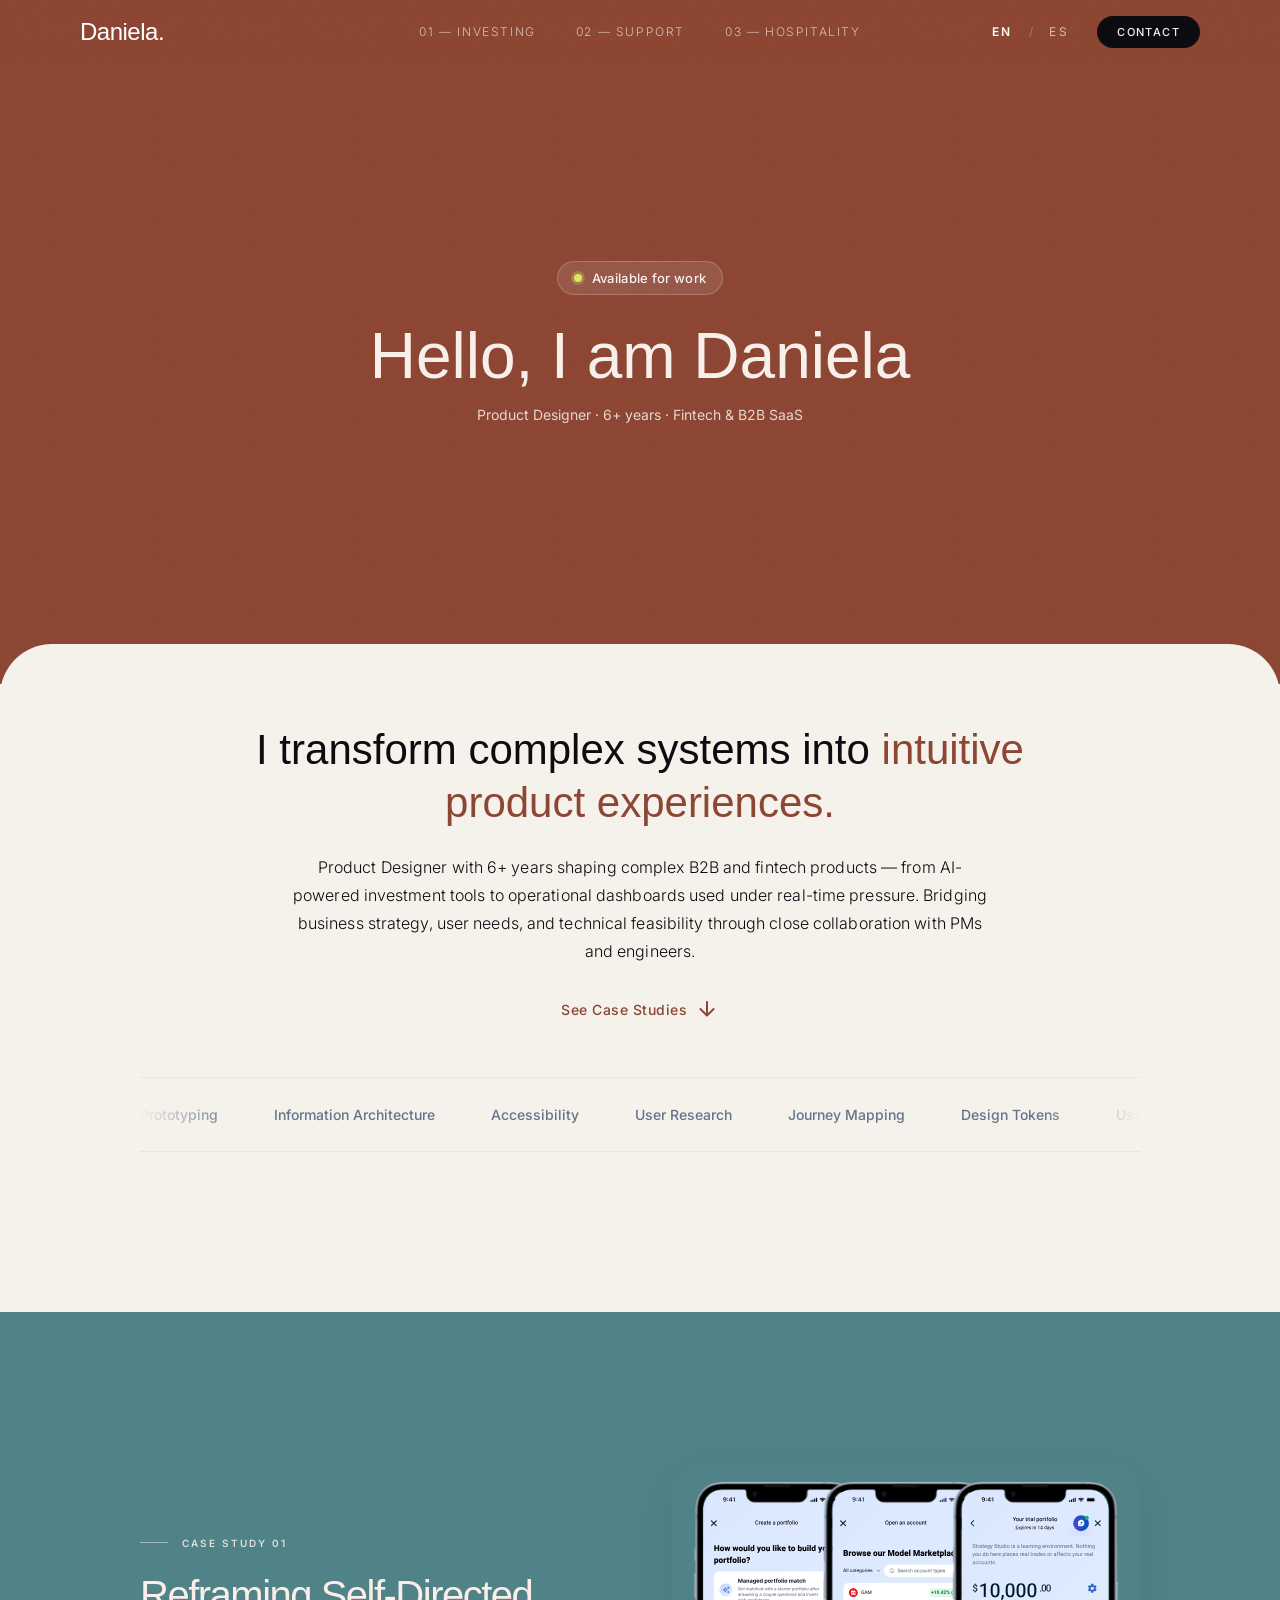
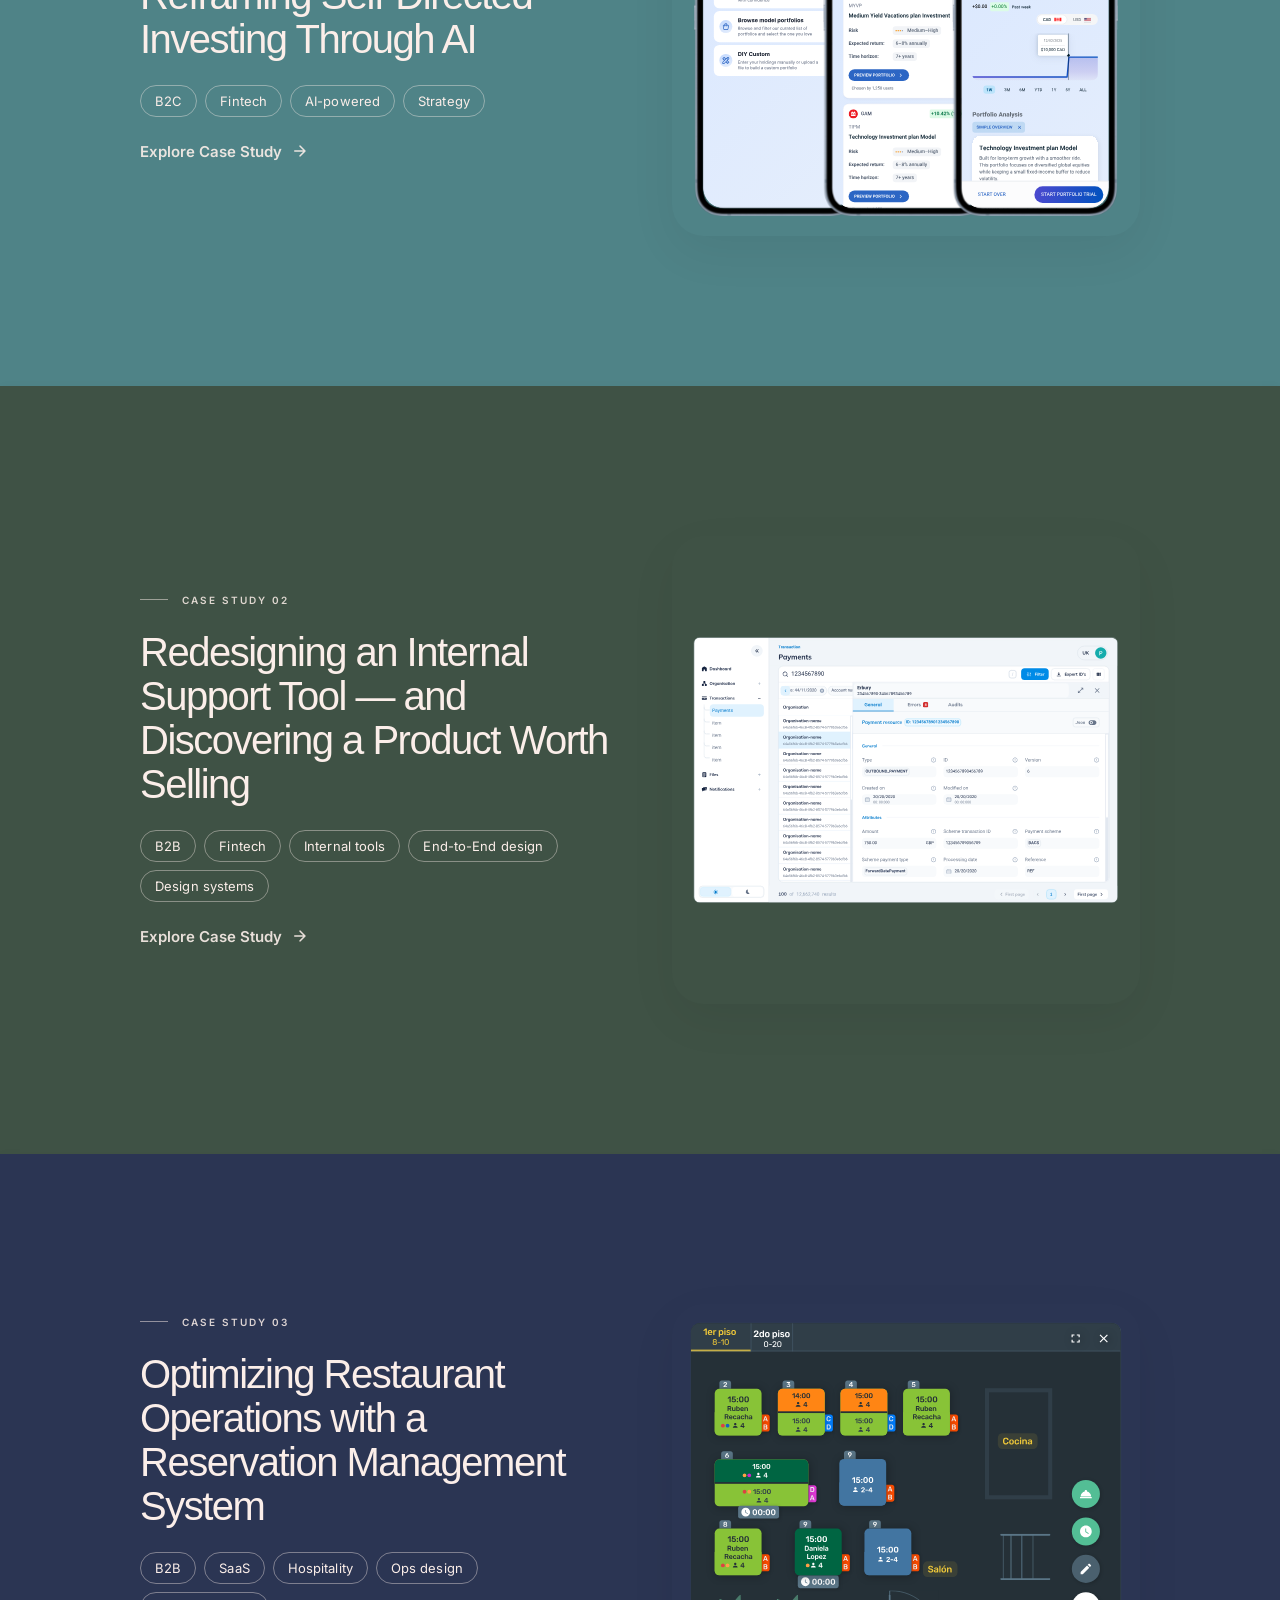
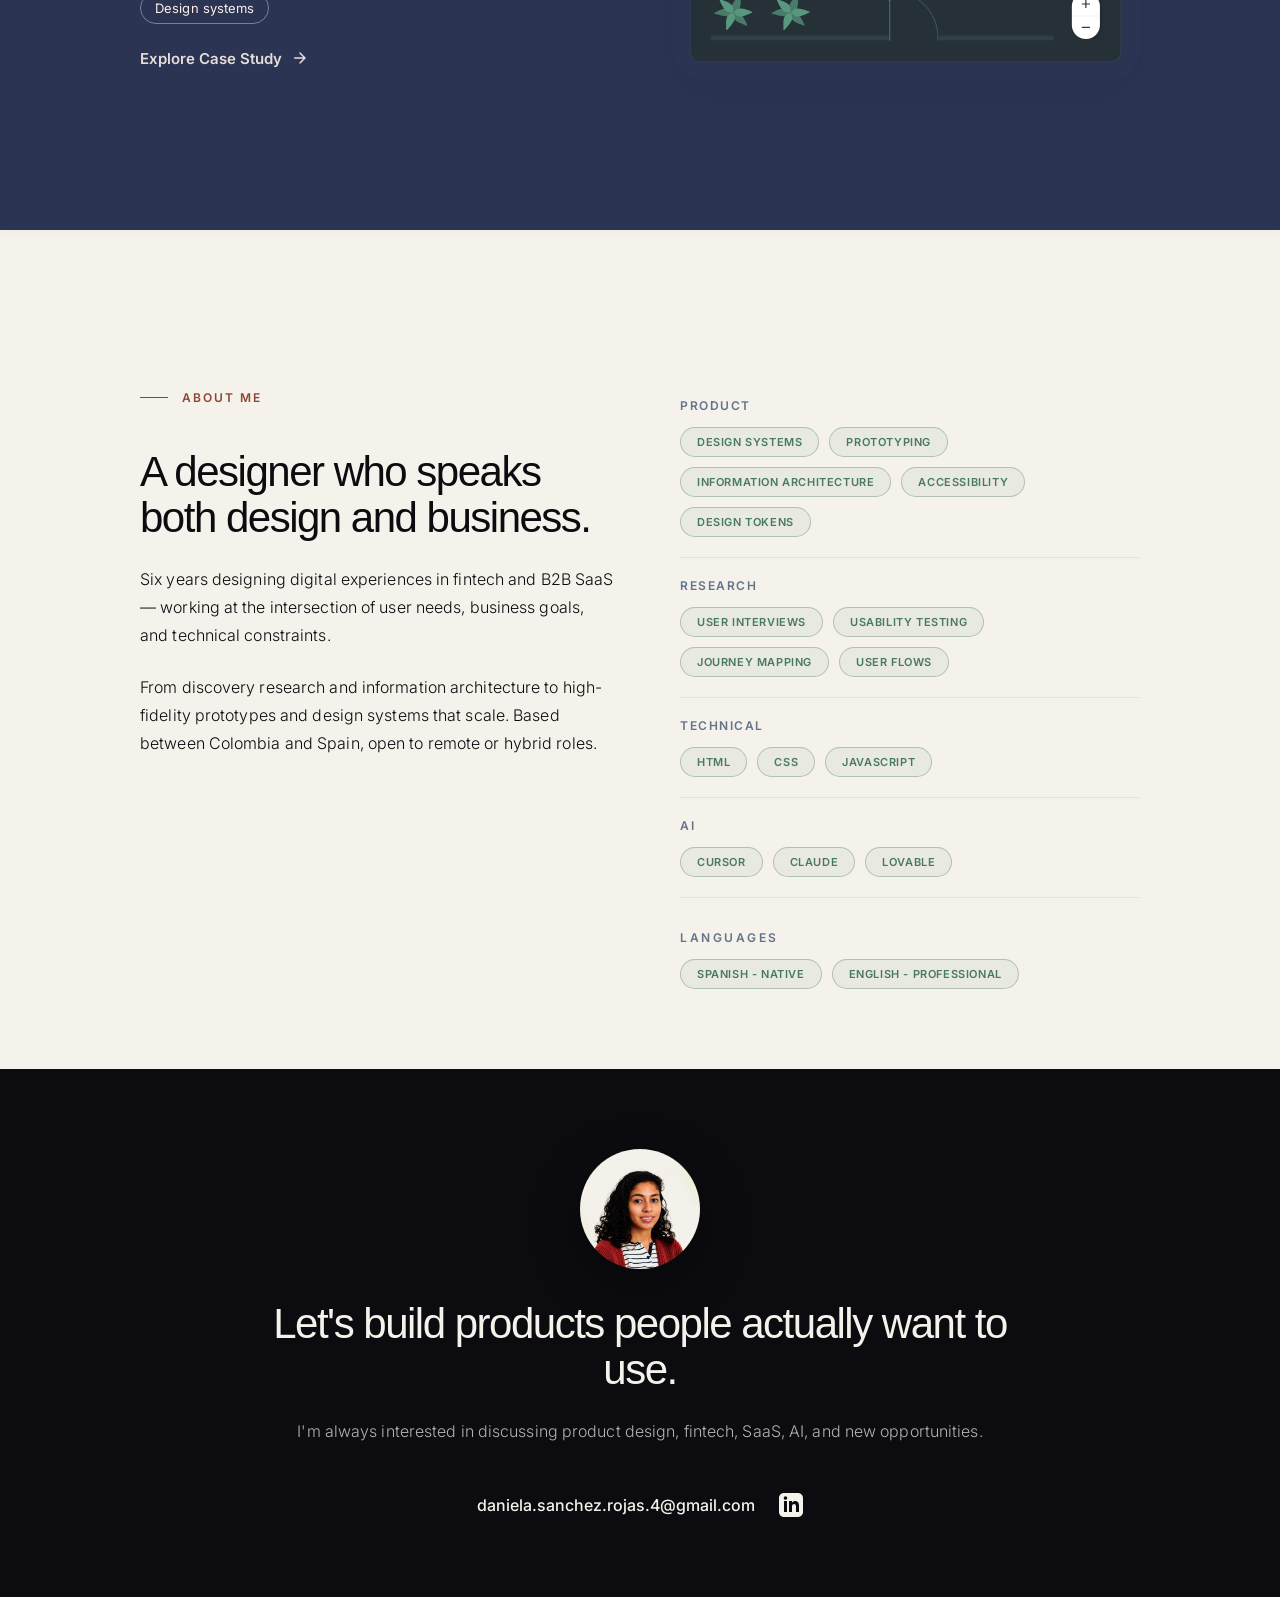
==== commit 3db0464d: "text" ====
--- a/index.html
+++ b/index.html
@@ -83,8 +83,8 @@
 
       <section class="intro-cover" data-reveal>
         <div class="intro-inner">
-          <h2 class="intro-heading"><span data-i18n="welcome_hero_h1">I design digital experiences driven by
-            </span><span class="hero-accent" data-i18n="welcome_hero_h12">strategy, business and human needs.</span>
+          <h2 class="intro-heading"><span data-i18n="welcome_hero_h1">I transform complex systems into
+            </span><span class="hero-accent" data-i18n="welcome_hero_h12">intuitive product experiences.</span>
           </h2>
           <p class="text-body" data-i18n="welcome_cta_text">Product Designer with 6+ years shaping complex B2B and
             fintech products — from AI-powered investment tools to operational dashboards used under real-time pressure.
@@ -142,7 +142,7 @@
               <span class="cs-label-line"></span>
               <span class="cs-label"><span data-i18n="cs1_label">Case study</span> 01</span>
             </div>
-            <h2 class="heading-h2" data-i18n="cs1_title">Reimagining Digital Investing with AI-Powered Guidance</h2>
+            <h2 class="heading-h2" data-i18n="cs1_title">Reframing Self-Directed Investing Through AI</h2>
             <div class="case-study-tags">
               <span class="tag-role">B2C</span>
               <span class="tag-role">Fintech</span>
--- a/css/styles.css
+++ b/css/styles.css
@@ -712,7 +712,7 @@
   padding: 48px 36px;
   overflow: hidden;
   width: 100%;
-  border-radius: 4px;
+  border-radius: 16px;
 }
 
 .purple-card .card-label {
@@ -1794,7 +1794,7 @@
 /* ===== INSIGHT CARD (reusable: Shared Need, Pre-Trade quotes, roadmap note) ===== */
 .insight-card {
   background-color: rgba(99, 102, 241, 0.06);
-  border-radius: 14px;
+  border-radius: 16px;
   padding: 20px 24px;
   display: flex;
   align-items: center;
@@ -1822,7 +1822,7 @@
 /* Legacy alias */
 .cs-shared-insight {
   background-color: rgba(99, 102, 241, 0.06);
-  border-radius: 14px;
+  border-radius: 16px;
   padding: 20px 24px;
   display: flex;
   align-items: center;
@@ -2885,7 +2885,7 @@
   /* Shift v2 mobile */
   .cs-shift-v2 .shift-v2-item {
     padding: 12px 16px;
-    border-radius: 12px;
+    border-radius: 16px;
   }
 
   .cs-shift-v2 .shift-v2-prefix,
@@ -3338,7 +3338,7 @@
 
   .cs-closing-dark {
     padding: 40px 28px;
-    border-radius: 14px;
+    border-radius: 16px;
   }
 
   .cs-closing-dark .closing-title {
@@ -3628,7 +3628,7 @@
 .contact-editorial-photo {
   width: 100px;
   height: 128px;
-  border-radius: 8px;
+  border-radius: 16px;
   overflow: hidden;
   margin-bottom: 48px;
 }
@@ -3919,7 +3919,7 @@
 
 .cs-solution-header-img img {
   max-width: 100%;
-  border-radius: 12px;
+  border-radius: 16px;
 }
 
 /* ── Body: sticky sidebar + features column ── */
@@ -5257,10 +5257,10 @@
       background: var(--bg-alt);
     border: 1px solid  var(--border);
  
-  border-radius: 12px; padding: 28px;
-}
-.card-dark { background: var(--black); border-radius: 12px; padding: 32px; }
-.card-blue { background: var(--blue-bg); border: 1px solid var(--blue-bd); border-radius: 12px; padding: 24px; }
+  border-radius: 16px; padding: 28px;
+}
+.card-dark { background: var(--black); border-radius: 16px; padding: 32px; }
+.card-blue { background: var(--blue-bg); border: 1px solid var(--blue-bd); border-radius: 16px; padding: 24px; }
 
 /* Tension/tradeoff card pair — label + body, one consistent size for both (fs-sm) */
 .tension-title { font-size: 12px; font-weight: 700; letter-spacing: .08em; text-transform: uppercase; color: var(--blue); margin-bottom: 8px; }
@@ -5322,7 +5322,7 @@
 .insight {
   display: block;
   background: var(--blue-bg); border: 1px solid var(--blue-bd);
-  border-radius: 10px; padding: 18px 22px; margin-top: 14px;
+  border-radius: 16px; padding: 18px 22px; margin-top: 14px;
 }
 .ins-tag { display: block; font-size: var(--fs-label); font-weight: 700; letter-spacing: .1em; text-transform: uppercase; color: var(--blue); margin-bottom: 10px; }
 .ins-text { display: block; font-size: var(--fs-sm); color: var(--ink); line-height: 1.7; }
@@ -5345,7 +5345,7 @@
 /* ─── Journey ─── */
 .journey {
   display: grid; grid-template-columns: repeat(5,1fr);
-  border: 1px solid var(--border); border-radius: 12px;
+  border: 1px solid var(--border); border-radius: 16px;
   overflow: hidden; margin-top: 40px;
   background: var(--bg-alt);
 }
@@ -5368,7 +5368,7 @@
 .feat-img {
   width: 100%; height: 120px;
   background: var(--surface); border: 1px solid var(--border);
-  border-radius: 8px; display: flex;
+  border-radius: 16px; display: flex;
   align-items: center; justify-content: center;
   font-size: var(--fs-mini-label); font-weight: 600;
   letter-spacing: .08em; text-transform: uppercase;
@@ -5378,7 +5378,7 @@
 /* ─── Design decision (dark variant) ─── */
 .dd {
   display: block;
-  background: var(--black); border-radius: 12px;
+  background: var(--black); border-radius: 16px;
   padding: 32px; margin-top: 14px;
 }
 .dd-tag { display: block; font-size: var(--fs-label); font-weight: 700; letter-spacing: .12em; text-transform: uppercase; color: var(--yellow); margin-bottom: 12px; }
@@ -5415,8 +5415,9 @@
 
 /* ─── Outcome tiles ─── */
 .out-grid { display: grid; grid-template-columns: 1fr 1fr; gap: 10px; margin-top: 36px; }
-.out-tile { display: flex; gap: 12px; align-items: flex-start; padding: 18px; border: 1px solid var(--border); border-radius: 10px; }
-.chk { width: 18px; height: 18px; border-radius: 4px; background: var(--blue-bg); display: flex; align-items: center; justify-content: center; font-size: 10px; font-weight: 700; color: var(--blue); flex-shrink: 0; margin-top: 1px; }
+.out-tile { display: flex; gap: 12px; align-items: flex-start; padding: 18px; border: 1px solid var(--border); border-radius: 16px; }
+.chk { width: 18px; height: 18px; border-radius: 4px; background: var(--blue-bg); display: flex; align-items: center; justify-content: center; font-size: 14px; font-weight: 700; color: var(--blue); flex-shrink: 0; margin-top: 1px; }
+.chk .material-symbols-rounded { font-size: 14px; }
 .out-t { font-size: var(--fs-sm); color: var(--ink); line-height: 1.65; }
 .out-t strong { font-weight: 500; color: var(--black); }
 
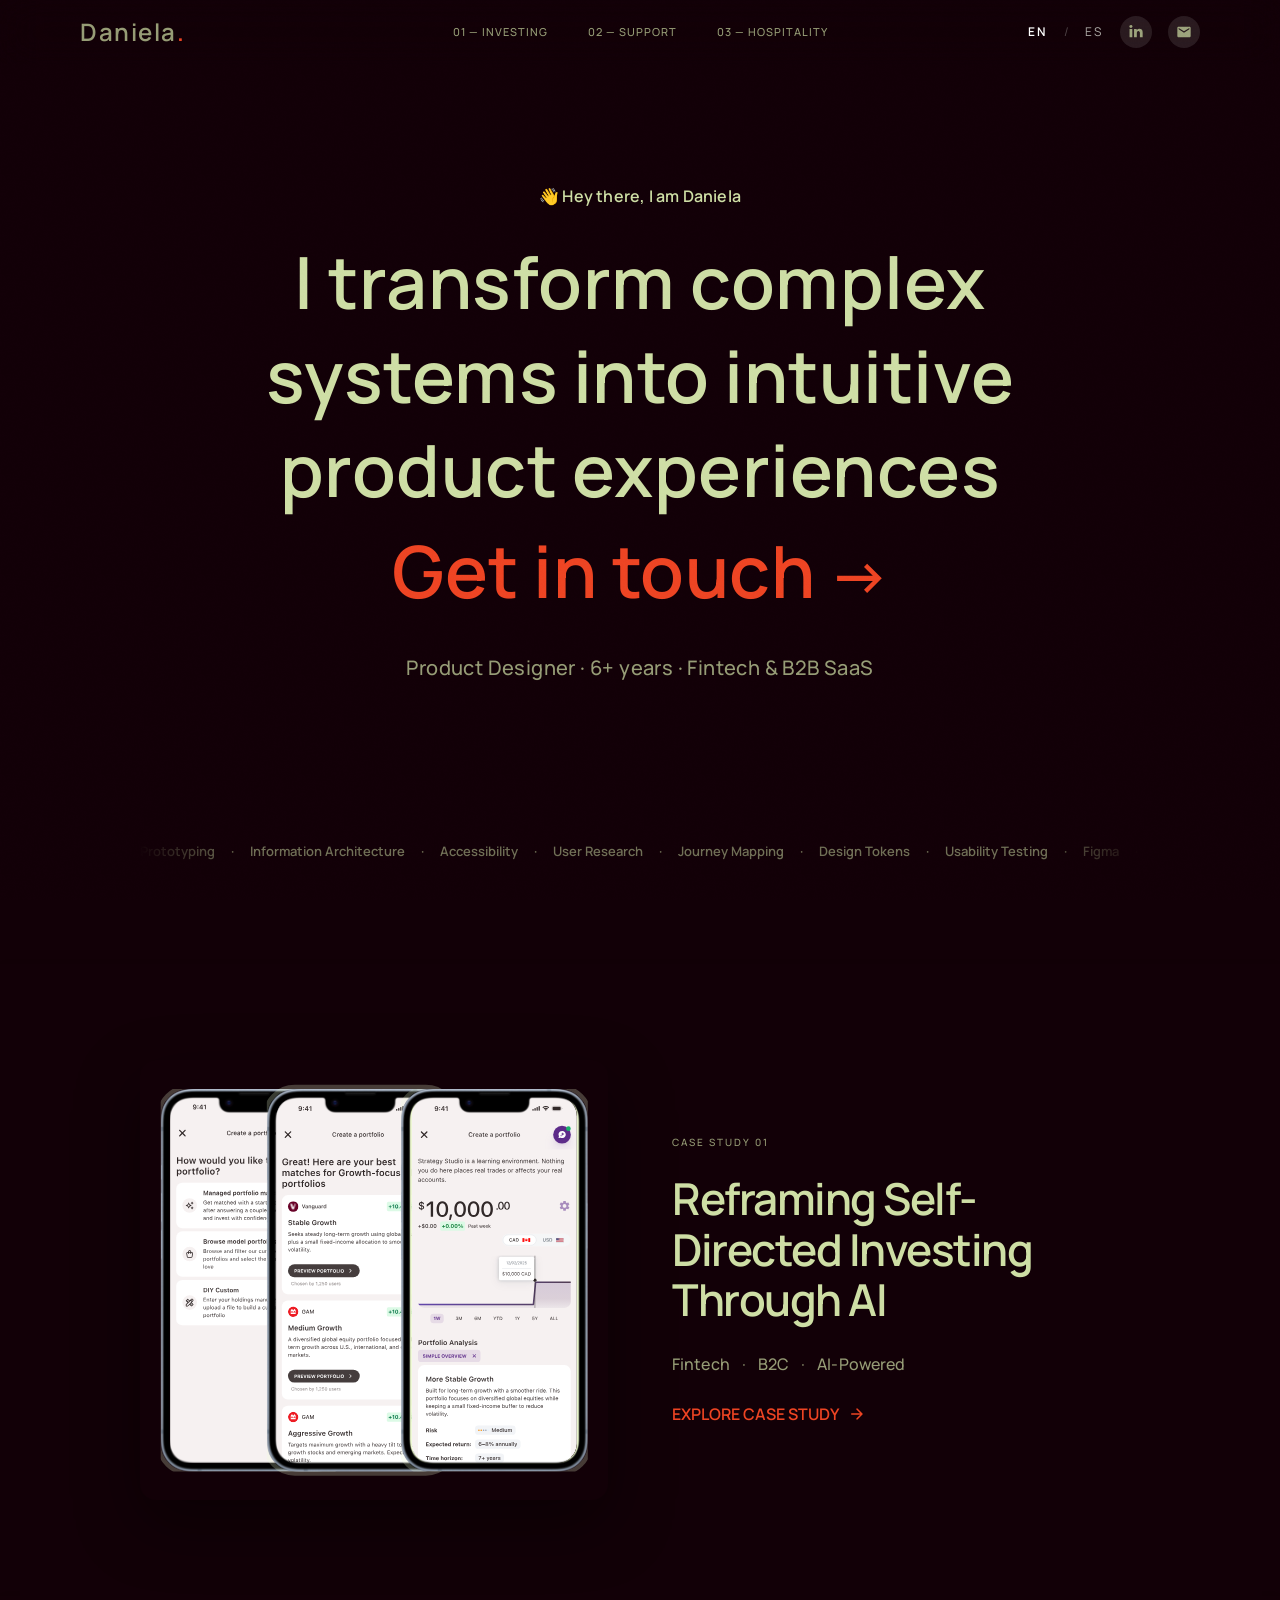
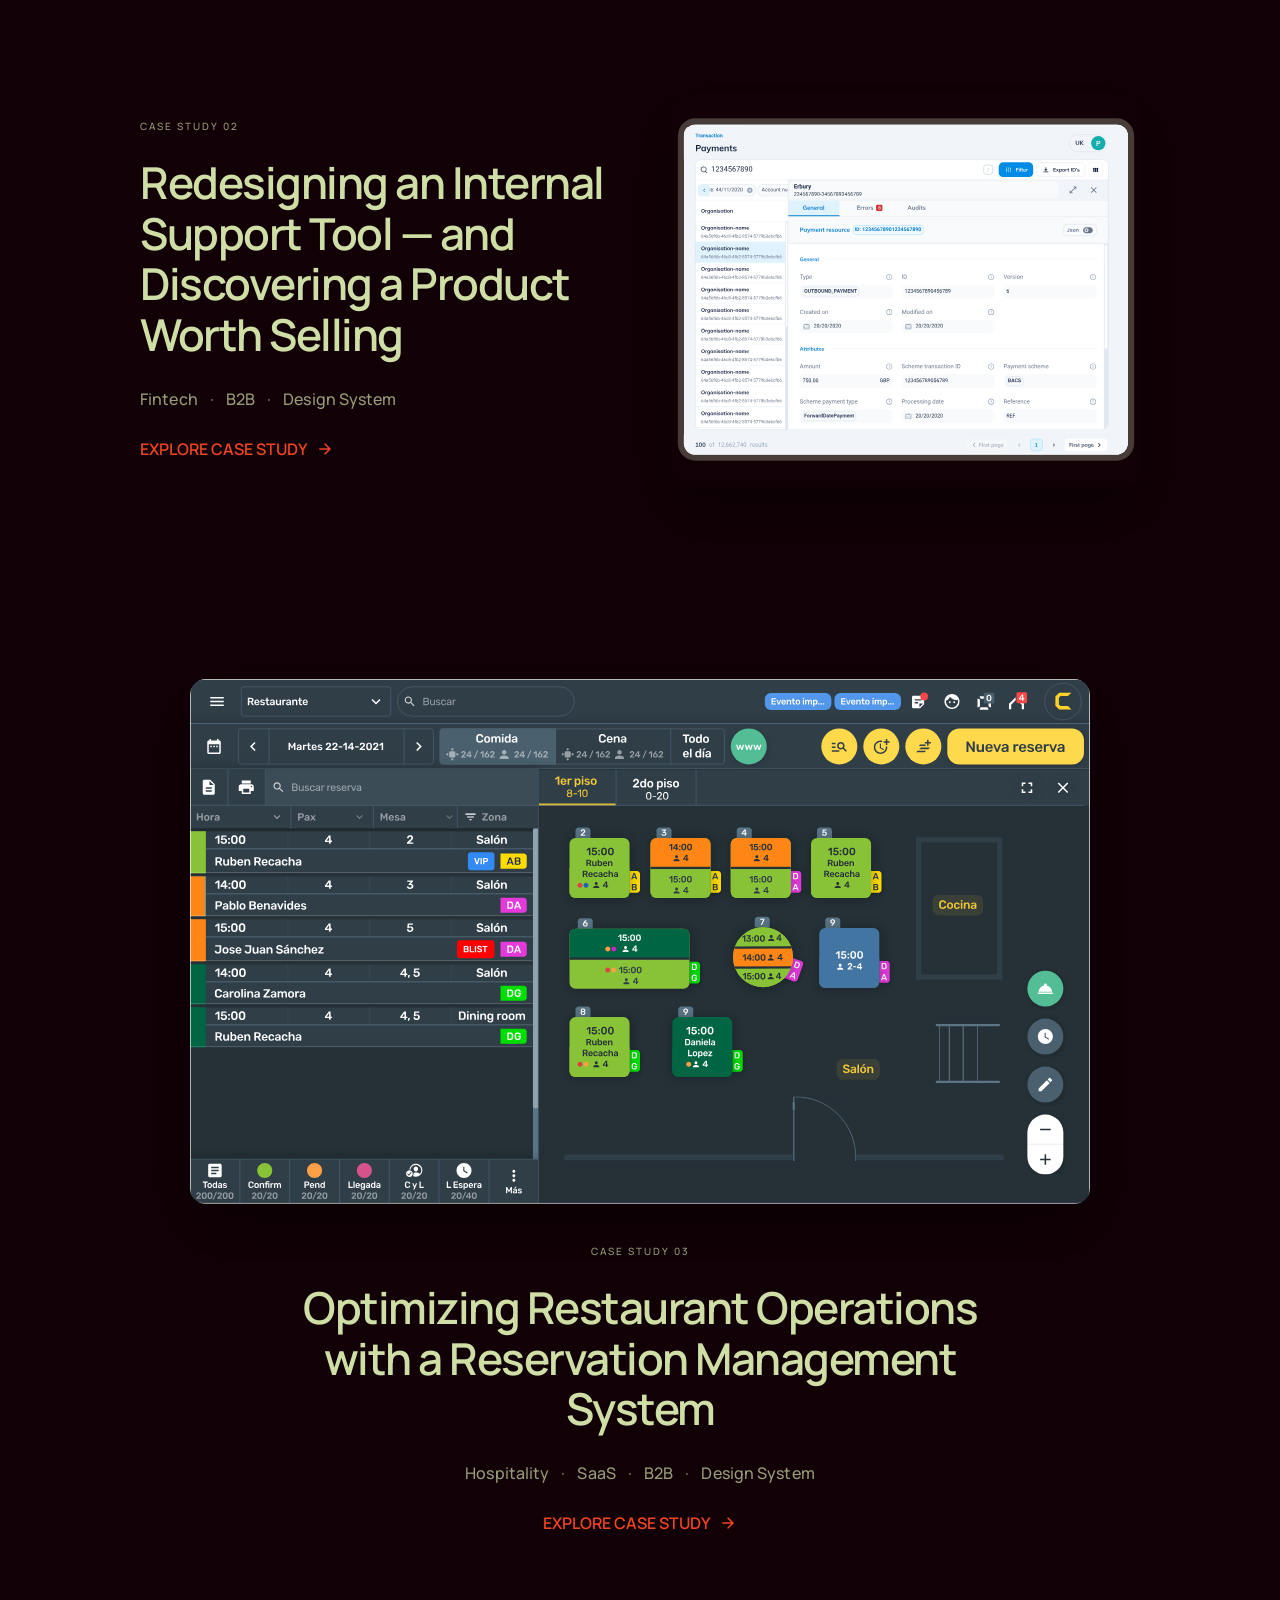
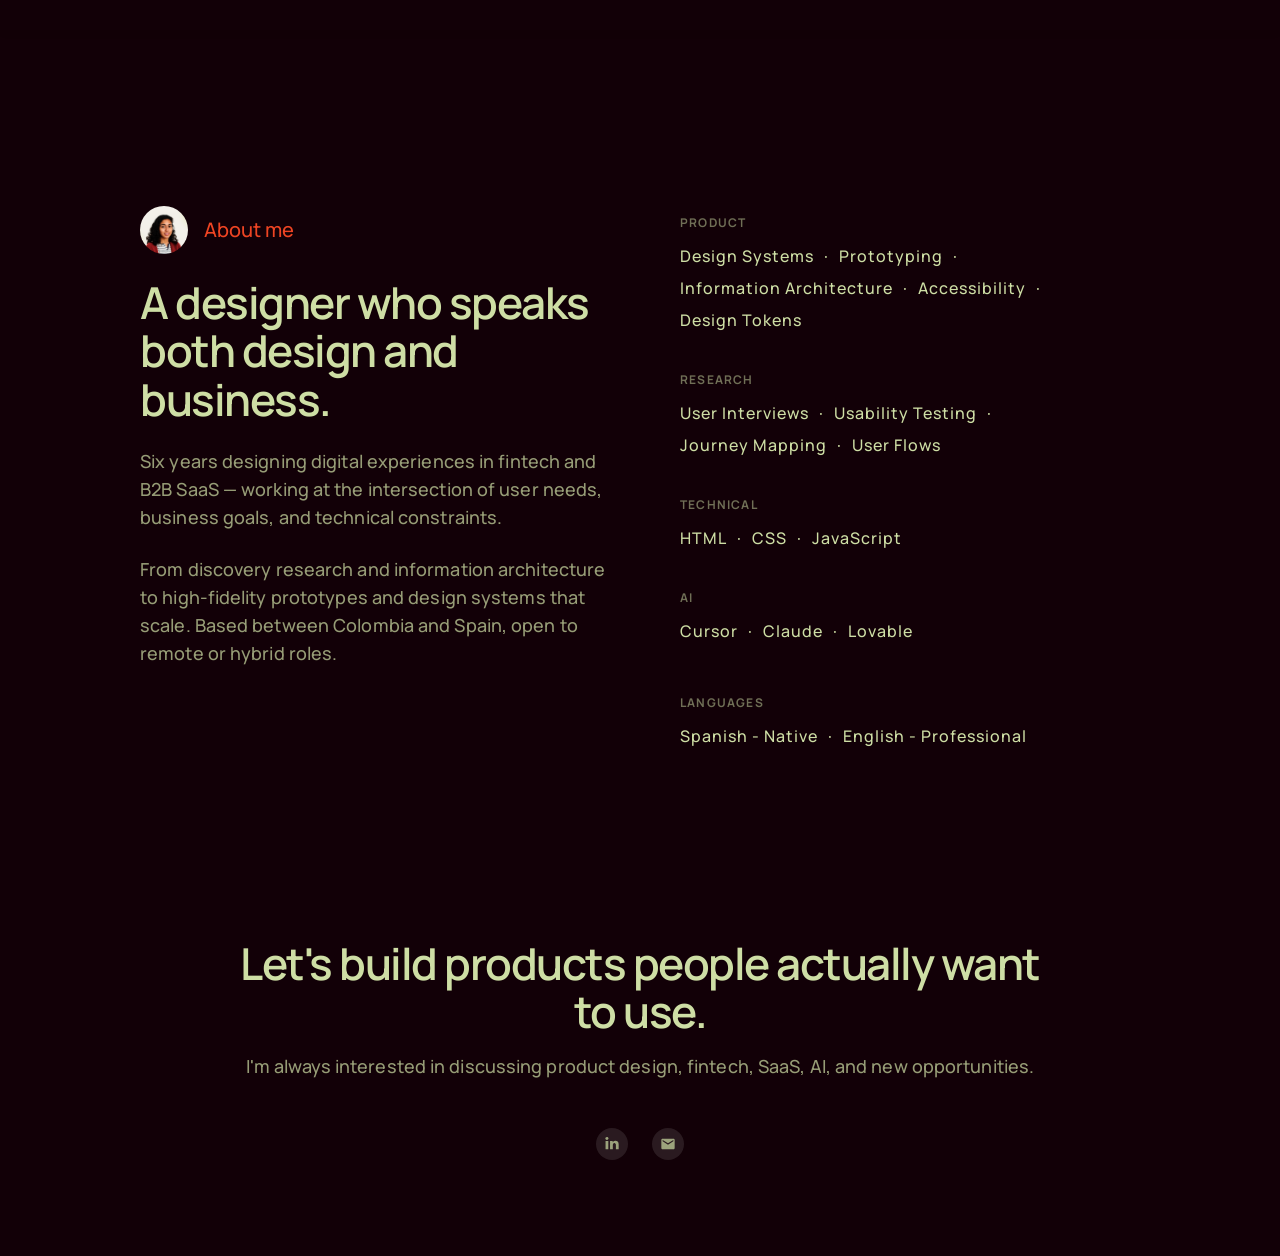
==== commit cb9050f2: "Redesign case studies: reworked layouts, copy, and interactions across cs1-3 Restructured Challenge/" ====
--- a/index.html
+++ b/index.html
@@ -7,19 +7,19 @@
   <title>Daniela. | UX/UI Designer</title>
   <meta name="description"
     content="UX/UI Designer creating meaningful digital experiences through design and research. Explore my portfolio of case studies.">
-  <link rel="stylesheet" href="css/styles.css">
+  <link rel="stylesheet" href="css/styles.css?v=37">
   <link href="https://fonts.googleapis.com/css2?family=Material+Symbols+Rounded" rel="stylesheet" />
   <link href="https://fonts.googleapis.com/css2?family=Antonio:wght@100..700&family=Bricolage+Grotesque:opsz,wght@12..96,200..800&family=Cookie&family=DM+Sans:ital,opsz,wght@0,9..40,100..1000;1,9..40,100..1000&family=Google+Sans+Flex:opsz,wght@6..144,1..1000&family=Instrument+Serif:ital@0;1&family=Kablammo&family=Libertinus+Sans:ital,wght@0,400;0,700;1,400&family=Lobster&family=Nata+Sans:wght@100..900&family=Parisienne&family=Plus+Jakarta+Sans:ital,wght@0,200..800;1,200..800&family=Sirivennela&family=Sofia&display=swap" rel="stylesheet">
-  <link rel="icon" type="image/png" href="./assets/images/favicon.png">
+  <link rel="icon" type="image/png" href="./assets/images/favicon-cara.png">
 
 </head>
 
-<body>
+<body class="home-dark">
   <!-- TOP NAV -->
   <nav class="top-nav" id="top-nav">
     <div class="top-nav-inner">
       <!-- Logo -->
-      <a href="index.html" class="top-nav-logo">Daniela.</a>
+      <a href="index.html" class="top-nav-logo">Daniela<span class="logo-dot">.</span></a>
 
       <!-- Center: Case study links -->
       <div class="top-nav-links">
@@ -35,7 +35,8 @@
           <span class="lang-divider">/</span>
           <button class="lang-btn" data-lang="es">ES</button>
         </div>
-        <a href="contact.html" class="top-nav-contact" data-i18n="nav_link_contact">Contact</a>
+        <a href="https://www.linkedin.com/in/kelly-daniela-sanchez-rojas/" target="_blank" rel="noopener noreferrer" class="top-nav-social" aria-label="LinkedIn"><svg width="16" height="16" viewBox="0 0 18 18" fill="currentColor" xmlns="http://www.w3.org/2000/svg"><path d="M12.7489 5.41502C12.762 5.41471 12.7753 5.41452 12.7885 5.41445C13.6878 5.40824 14.734 5.60658 15.3933 6.21566C16.4785 7.21803 16.4988 8.86753 16.499 10.2008L16.499 11.3589L16.4999 14.9966C16.1142 15.0032 15.7105 14.9978 15.3237 14.9979L13.3898 14.9969L13.3907 12.1875L13.3908 10.8328C13.3907 9.88297 13.5256 8.29415 12.2365 8.01951C11.8722 7.94188 11.3872 7.96853 11.0373 8.08263C10.5867 8.22954 10.3478 8.49118 10.1529 8.88538C9.90997 9.40428 9.91605 10.0696 9.91597 10.6257V11.656L9.91605 14.9976L6.80811 14.9972L6.80869 5.64521L9.79106 5.64551C9.79072 6.07145 9.78222 6.52309 9.79389 6.94649C9.8773 6.87043 9.93672 6.76557 10.0012 6.67346C10.0671 6.57816 10.1418 6.48848 10.2245 6.40545C10.9198 5.71326 11.7566 5.44532 12.7489 5.41502Z"/><path d="M1.75029 5.64502L4.85795 5.6456L4.85834 14.9972C4.5136 15.002 4.15535 14.9979 3.80955 14.998L1.74951 14.9977L1.75029 5.64502Z"/><path d="M3.23675 1.00107C4.23066 0.968271 5.06468 1.69548 5.09932 2.62507C5.13396 3.55466 4.35608 4.33439 3.36215 4.36639C2.36881 4.39837 1.53573 3.67137 1.50111 2.74234C1.4665 1.81332 2.24345 1.03384 3.23675 1.00107Z"/></svg></a>
+        <a href="mailto:daniela.sanchez.rojas.4@gmail.com" class="top-nav-social" aria-label="Email"><svg width="16" height="16" viewBox="0 0 18 18" fill="currentColor" xmlns="http://www.w3.org/2000/svg"><path d="M3 15C2.5875 15 2.23125 14.8563 1.93125 14.5688C1.64375 14.2688 1.5 13.9125 1.5 13.5V4.5C1.5 4.0875 1.64375 3.7375 1.93125 3.45C2.23125 3.15 2.5875 3 3 3H15C15.4125 3 15.7625 3.15 16.05 3.45C16.35 3.7375 16.5 4.0875 16.5 4.5V13.5C16.5 13.9125 16.35 14.2688 16.05 14.5688C15.7625 14.8563 15.4125 15 15 15H3ZM9 9.75L15 6V4.5L9 8.25L3 4.5V6L9 9.75Z"/></svg></a>
       </div>
     </div>
   </nav>
@@ -47,7 +48,7 @@
   <div class="mobile-overlay" id="mobile-overlay"></div>
   <nav class="mobile-menu" id="mobile-menu">
     <div>
-      <div class="sidebar-logo"><a href="index.html">Daniela.</a></div>
+      <div class="sidebar-logo"><a href="index.html">Daniela<span class="logo-dot">.</span></a></div>
       <div class="sidebar-nav">
         <a href="case-study-1.html" class="top-nav-link" style="padding:14px 0;font-size:13px;display:block;"
           data-i18n="nav_link_cs1">01 — Investing</a>
@@ -55,7 +56,10 @@
           data-i18n="nav_link_cs2">02 — Support</a>
         <a href="case-study-3.html" class="top-nav-link" style="padding:14px 0;font-size:13px;display:block;"
           data-i18n="nav_link_cs3">03 — Hospitality</a>
-        <a href="contact.html" class="nav-item" style="margin-top:8px;" data-i18n="nav_link_contact">Contact</a>
+        <div style="display:flex;gap:16px;margin-top:16px;">
+          <a href="https://www.linkedin.com/in/kelly-daniela-sanchez-rojas/" target="_blank" rel="noopener noreferrer" class="top-nav-social" aria-label="LinkedIn"><svg width="16" height="16" viewBox="0 0 18 18" fill="currentColor" xmlns="http://www.w3.org/2000/svg"><path d="M12.7489 5.41502C12.762 5.41471 12.7753 5.41452 12.7885 5.41445C13.6878 5.40824 14.734 5.60658 15.3933 6.21566C16.4785 7.21803 16.4988 8.86753 16.499 10.2008L16.499 11.3589L16.4999 14.9966C16.1142 15.0032 15.7105 14.9978 15.3237 14.9979L13.3898 14.9969L13.3907 12.1875L13.3908 10.8328C13.3907 9.88297 13.5256 8.29415 12.2365 8.01951C11.8722 7.94188 11.3872 7.96853 11.0373 8.08263C10.5867 8.22954 10.3478 8.49118 10.1529 8.88538C9.90997 9.40428 9.91605 10.0696 9.91597 10.6257V11.656L9.91605 14.9976L6.80811 14.9972L6.80869 5.64521L9.79106 5.64551C9.79072 6.07145 9.78222 6.52309 9.79389 6.94649C9.8773 6.87043 9.93672 6.76557 10.0012 6.67346C10.0671 6.57816 10.1418 6.48848 10.2245 6.40545C10.9198 5.71326 11.7566 5.44532 12.7489 5.41502Z"/><path d="M1.75029 5.64502L4.85795 5.6456L4.85834 14.9972C4.5136 15.002 4.15535 14.9979 3.80955 14.998L1.74951 14.9977L1.75029 5.64502Z"/><path d="M3.23675 1.00107C4.23066 0.968271 5.06468 1.69548 5.09932 2.62507C5.13396 3.55466 4.35608 4.33439 3.36215 4.36639C2.36881 4.39837 1.53573 3.67137 1.50111 2.74234C1.4665 1.81332 2.24345 1.03384 3.23675 1.00107Z"/></svg></a>
+          <a href="mailto:daniela.sanchez.rojas.4@gmail.com" class="top-nav-social" aria-label="Email"><svg width="16" height="16" viewBox="0 0 18 18" fill="currentColor" xmlns="http://www.w3.org/2000/svg"><path d="M3 15C2.5875 15 2.23125 14.8563 1.93125 14.5688C1.64375 14.2688 1.5 13.9125 1.5 13.5V4.5C1.5 4.0875 1.64375 3.7375 1.93125 3.45C2.23125 3.15 2.5875 3 3 3H15C15.4125 3 15.7625 3.15 16.05 3.45C16.35 3.7375 16.5 4.0875 16.5 4.5V13.5C16.5 13.9125 16.35 14.2688 16.05 14.5688C15.7625 14.8563 15.4125 15 15 15H3ZM9 9.75L15 6V4.5L9 8.25L3 4.5V6L9 9.75Z"/></svg></a>
+        </div>
       </div>
     </div>
     <div class="lang-switcher">
@@ -68,24 +72,17 @@
   <div class="page-wrapper">
     <!-- Main Content -->
     <main class="main-content" id="welcome-main">
-      <div class="new-hero">
-        <div class="new-hero-inner" id="hero-parallax">
+      <section class="intro-cover" data-reveal>
+        <div class="intro-inner">
           <div class="hero-badge-row" data-reveal data-reveal-delay="0">
-            <span class="hero-badge-dot"></span>
-            <span class="hero-badge-text" data-i18n="hero_badge">Available for work</span>
-          </div>
-          <h1 class="hero-greeting" data-reveal data-reveal-delay="100" data-i18n="welcome_greeting">Hello, I am Daniela
-          </h1>
+            <span class="hero-badge-text" data-i18n="hero_badge">👋 Hey there, I am Daniela</span>
+          </div>
+          <h2 class="intro-heading"><span data-i18n="welcome_hero_h1">I transform complex systems into
+            </span><span class="hero-accent" data-i18n="welcome_hero_h12">intuitive product experiences</span>
+            <a href="mailto:daniela.sanchez.rojas.4@gmail.com" class="hero-cta-inline"><span data-i18n="welcome_get_in_touch">Get in touch</span> <img src="assets/images/arrow.svg" alt="" class="hero-cta-arrow"></a>
+          </h2>
           <p class="hero-tagline" data-reveal data-reveal-delay="200" data-i18n="hero_tagline">Product Designer · 6+
             years · Fintech &amp; B2B SaaS</p>
-        </div>
-      </div>
-
-      <section class="intro-cover" data-reveal>
-        <div class="intro-inner">
-          <h2 class="intro-heading"><span data-i18n="welcome_hero_h1">I transform complex systems into
-            </span><span class="hero-accent" data-i18n="welcome_hero_h12">intuitive product experiences.</span>
-          </h2>
           <p class="text-body" data-i18n="welcome_cta_text">Product Designer with 6+ years shaping complex B2B and
             fintech products — from AI-powered investment tools to operational dashboards used under real-time pressure.
             Bridging business strategy, user needs, and technical feasibility through close collaboration with PMs and
@@ -144,10 +141,9 @@
             </div>
             <h2 class="heading-h2" data-i18n="cs1_title">Reframing Self-Directed Investing Through AI</h2>
             <div class="case-study-tags">
+              <span class="tag-role">Fintech</span>
               <span class="tag-role">B2C</span>
-              <span class="tag-role">Fintech</span>
-              <span class="tag-role">AI-powered</span>
-              <span class="tag-role">Strategy</span>
+              <span class="tag-role">AI-Powered</span>
             </div>
             <div class="cs-btn-container">
               <span class="cs-text-link">
@@ -170,11 +166,9 @@
             </div>
             <h2 class="heading-h2" data-i18n="cs2_title">Improving Efficiency in a Customer Support Operations Tool</h2>
             <div class="case-study-tags">
+              <span class="tag-role">Fintech</span>
               <span class="tag-role">B2B</span>
-              <span class="tag-role">Fintech</span>
-              <span class="tag-role">Internal tools</span>
-              <span class="tag-role">End-to-End design</span>
-              <span class="tag-role">Design systems</span>
+              <span class="tag-role">Design System</span>
             </div>
             <div class="cs-btn-container">
               <span class="cs-text-link">
@@ -184,7 +178,7 @@
             </div>
           </div>
           <div class="case-study-image-wrapper">
-            <img src="./assets/images/case2-6.svg" alt="Customer Support Operations Tool" class="case-study-image">
+            <img src="./assets/images/case2-1.svg" alt="Customer Support Operations Tool" class="case-study-image">
           </div>
         </a>
 
@@ -198,11 +192,10 @@
             <h2 class="heading-h2" data-i18n="cs3_title">Optimizing Restaurant Operations with a Reservation Management
               System</h2>
             <div class="case-study-tags">
+              <span class="tag-role">Hospitality</span>
+              <span class="tag-role">SaaS</span>
               <span class="tag-role">B2B</span>
-              <span class="tag-role">SaaS</span>
-              <span class="tag-role">Hospitality</span>
-              <span class="tag-role">Ops design</span>
-              <span class="tag-role">Design systems</span>
+              <span class="tag-role">Design System</span>
             </div>
             <div class="cs-btn-container">
               <span class="cs-text-link">
@@ -212,7 +205,7 @@
             </div>
           </div>
           <div class="case-study-image-wrapper">
-            <img src="./assets/images/case3-plane.svg" alt="Reservation Management System" class="case-study-image">
+            <img src="./assets/images/case3-1.svg" alt="Reservation Management System" class="case-study-image">
           </div>
         </a>
 
@@ -221,9 +214,9 @@
       <!-- ABOUT SECTION -->
       <section id="about" class="about-section" data-reveal>
         <div class="about-content">
-          <div class="welcome-label-row" data-reveal data-reveal-delay="0">
-            <span class="welcome-label-line"></span>
-            <span class="welcome-label" data-i18n="about_label">ABOUT ME</span>
+          <div class="about-photo-row" data-reveal data-reveal-delay="0">
+            <img class="about-photo" src="assets/images/contact-1.png" alt="Daniela Sánchez">
+            <span class="about-label" data-i18n="about_label">About me</span>
           </div>
 
           <h2 class="heading-h2 about-title" data-i18n="about_title">A designer who speaks both design and business.
@@ -275,20 +268,12 @@
     <!-- FOOTER SECTION -->
     <footer class="main-footer">
       <div class="footer-content" data-reveal>
-        <img src="./assets/images/contact-1.png" alt="Daniela" class="footer-photo">
         <h2 class="heading-h2 footer-title" data-i18n="footer_title">Let's build products people actually want to use.
         </h2>
         <p class="text-body footer-subtitle" data-i18n="footer_subtitle">I'm always interested in discussing product
           design, fintech, SaaS, AI, and new opportunities.</p>
         <div class="footer-links">
-          <a href="mailto:daniela.sanchez.rojas.4@gmail.com" class="footer-link">daniela.sanchez.rojas.4@gmail.com</a>
-          <a href="https://www.linkedin.com/in/kelly-daniela-sanchez-rojas/?locale=es" target="_blank"
-            rel="noopener noreferrer" class="footer-icon-link">
-            <svg xmlns="http://www.w3.org/2000/svg" width="24" height="24" viewBox="0 0 24 24" fill="currentColor">
-              <path
-                d="M19 0h-14c-2.761 0-5 2.239-5 5v14c0 2.761 2.239 5 5 5h14c2.762 0 5-2.239 5-5v-14c0-2.761-2.238-5-5-5zm-11 19h-3v-11h3v11zm-1.5-12.268c-.966 0-1.75-.79-1.75-1.764s.784-1.764 1.75-1.764 1.75.79 1.75 1.764-.783 1.764-1.75 1.764zm13.5 12.268h-3v-5.604c0-3.368-4-3.113-4 0v5.604h-3v-11h3v1.765c1.396-2.586 7-2.777 7 2.476v6.759z" />
-            </svg>
-          </a>
+          <a href="https://www.linkedin.com/in/kelly-daniela-sanchez-rojas/" target="_blank" rel="noopener noreferrer" class="top-nav-social" aria-label="LinkedIn"><svg width="16" height="16" viewBox="0 0 18 18" fill="currentColor" xmlns="http://www.w3.org/2000/svg"><path d="M12.7489 5.41502C12.762 5.41471 12.7753 5.41452 12.7885 5.41445C13.6878 5.40824 14.734 5.60658 15.3933 6.21566C16.4785 7.21803 16.4988 8.86753 16.499 10.2008L16.499 11.3589L16.4999 14.9966C16.1142 15.0032 15.7105 14.9978 15.3237 14.9979L13.3898 14.9969L13.3907 12.1875L13.3908 10.8328C13.3907 9.88297 13.5256 8.29415 12.2365 8.01951C11.8722 7.94188 11.3872 7.96853 11.0373 8.08263C10.5867 8.22954 10.3478 8.49118 10.1529 8.88538C9.90997 9.40428 9.91605 10.0696 9.91597 10.6257V11.656L9.91605 14.9976L6.80811 14.9972L6.80869 5.64521L9.79106 5.64551C9.79072 6.07145 9.78222 6.52309 9.79389 6.94649C9.8773 6.87043 9.93672 6.76557 10.0012 6.67346C10.0671 6.57816 10.1418 6.48848 10.2245 6.40545C10.9198 5.71326 11.7566 5.44532 12.7489 5.41502Z"/><path d="M1.75029 5.64502L4.85795 5.6456L4.85834 14.9972C4.5136 15.002 4.15535 14.9979 3.80955 14.998L1.74951 14.9977L1.75029 5.64502Z"/><path d="M3.23675 1.00107C4.23066 0.968271 5.06468 1.69548 5.09932 2.62507C5.13396 3.55466 4.35608 4.33439 3.36215 4.36639C2.36881 4.39837 1.53573 3.67137 1.50111 2.74234C1.4665 1.81332 2.24345 1.03384 3.23675 1.00107Z"/></svg></a><a href="mailto:daniela.sanchez.rojas.4@gmail.com" class="top-nav-social" aria-label="Email"><svg width="16" height="16" viewBox="0 0 18 18" fill="currentColor" xmlns="http://www.w3.org/2000/svg"><path d="M3 15C2.5875 15 2.23125 14.8563 1.93125 14.5688C1.64375 14.2688 1.5 13.9125 1.5 13.5V4.5C1.5 4.0875 1.64375 3.7375 1.93125 3.45C2.23125 3.15 2.5875 3 3 3H15C15.4125 3 15.7625 3.15 16.05 3.45C16.35 3.7375 16.5 4.0875 16.5 4.5V13.5C16.5 13.9125 16.35 14.2688 16.05 14.5688C15.7625 14.8563 15.4125 15 15 15H3ZM9 9.75L15 6V4.5L9 8.25L3 4.5V6L9 9.75Z"/></svg></a>
         </div>
       </div>
     </footer>
@@ -297,9 +282,9 @@
 
 
 
-  <script src="js/translations.js"></script>
+  <script src="js/translations.js?v=12"></script>
   <script src="js/main.js"></script>
-  <script src="js/motion.js"></script>
+  <script src="js/motion.js?v=1"></script>
 </body>
 
 </html>
--- a/css/styles.css
+++ b/css/styles.css
@@ -1,24 +1,24 @@
 /* ===== IMPORTS ===== */
-@import url('https://fonts.googleapis.com/css2?family=Bricolage+Grotesque:opsz,wght@6..144,200..800&family=Inter:wght@300;400;500;600;700&display=swap');
+@import url('https://fonts.googleapis.com/css2?family=Bricolage+Grotesque:opsz,wght@6..144,200..800&family=Inter:wght@300;400;500;600;700&family=Manrope:wght@400;500;600;700;800&display=swap');
 
 /* ===== DESIGN TOKENS ===== */
 :root {
   /* --blue kept as the variable name across ~70 existing rules (nav, buttons, links, quote bars)
-     to avoid touching every call site — it now holds the new terracotta brand accent, not indigo. */
-  --blue: #8C4633;
+     to avoid touching every call site — it now holds the orange brand accent (matches index +
+     case-study-1), not terracotta/indigo. */
+  --blue: #EE4423;
   --purple: #4F8387;
-  --black: #0C0C10;
-  --text-dark: #0C0C10;
-  --grey: #64748B;
-  --light: #F5F1EB;
-  --bg-alt: #f8f6f4;
-  /* --yellow: small tag/label color shown on dark backgrounds (closing sections, badges).
-     Repointed from bright yellow to a muted warm gold so it reads premium, not candy. */
-  --yellow: #FFE37F;
-  --blue-bg:   rgba(140, 70, 51, 0.06);
-  --blue-bd:   rgba(140, 70, 51, 0.16);
-  --ink:       #1D2023;
-  --muted:     #6B7280;
+  --black: #120007;
+  --text-dark: #120007;
+  --grey: rgba(18, 0, 7, 0.5);
+  --light: #F1F3EC;
+  --bg-alt: #F1F3EC;
+  /* --yellow: small tag/label color shown on dark backgrounds (closing sections, badges). */
+  --yellow: #EE4423;
+  --blue-bg:   rgba(238, 68, 35, 0.06);
+  --blue-bd:   rgba(238, 68, 35, 0.2);
+  --ink:       #120007;
+  --muted:     rgba(18, 0, 7, 0.7);
   --border:    #e9e6e0;
   /* Sage green used for the About/skills chips — matches the Claude Design
      reference (ui_kits/portfolio/index.html) exactly, not repurposed from
@@ -26,27 +26,51 @@
   --green:     #4A7A5E;
   --green-bg:  rgba(74, 122, 94, 0.07);
   --green-bd:  rgba(74, 122, 94, 0.35);
-  /* Was a cool blue-grey (#F7F8FA), left over from the pre-rebrand indigo
-     theme — clashed with the warm cream/terracotta palette everywhere it
-     showed up as a section/icon background. Repointed warm to match. */
-  --surface:   #F4F1EC;
+  --surface:   #F1F3EC;
   --max:       960px;
   --px:        48px;
 
-  /* Display typeface for headings/quotes — body text stays on Inter. */
-  --font-display: "Instrument Sans", sans-serif;
+  /* Display typeface for headings/quotes — body text stays on Inter.
+     Alt-design branch: swapped to Manrope sitewide (see Figma
+     "portfolio-projects" node 5035-80623) to match the new type system. */
+  --font-display: "Manrope", sans-serif;
+
+  /* ── Alt design tokens ──
+     Homepage-only palette. First pass matched Figma "portfolio-projects"
+     node 5035-80623 (light alternating case-study cards); superseded by
+     a second pass matching Figma "portfolio" node 15-24099 (fully dark
+     homepage, real product screenshots, #ee4423 accent). --alt-surface-1/2/3
+     are unused by the current pass but left defined. --blue/--black/--muted/
+     --surface now match these alt-* values too, so the palette is shared
+     sitewide (index + all three case studies) rather than index-only. */
+  --alt-bg-dark:    #120007;
+  --alt-cream:      #CEDEA5;
+  --alt-cream-70:   rgba(206, 222, 165, 0.7);
+  --alt-cream-50:   rgba(206, 222, 165, 0.5);
+  --alt-sage-text:  rgba(206, 222, 165, 0.7);
+  --alt-accent:     #EE4423;
+  --alt-sage-btn:   #CEDEA5;
+  --alt-surface-1:  #F8F9F6;
+  --alt-surface-2:  #E9EEE0;
+  --alt-surface-3:  #CACDC4;
+  --alt-surface-4:  #F1F3EC;
+  --alt-ink:        #120007;
+  --alt-ink-70:     rgba(18, 0, 7, 0.7);
+  --alt-ink-40:     rgba(18, 0, 7, 0.4);
+  --alt-muted:      #4E4B49;
+  --alt-line:       rgba(32, 41, 10, 0.12);
 
   /* Type scale — kept deliberately small so sizes stay consistent instead of
-     drifting to a new one-off value per component. Sans (Inter) sizes cover
-     everything from tiny uppercase tags up through emphasis text; display
-     (Bricolage Grotesque) is reserved for the three big "display" moments. */
-  --fs-mini-label: 10px;  /* small uppercase tags/eyebrows inside cards */
+     drifting to a new one-off value per component. Manrope is the only
+     typeface sitewide (both body copy and display headings). */
+  --fs-mini-label: 12px;  /* small uppercase tags/eyebrows inside cards */
   --fs-label:      12px;  /* section-level uppercase eyebrows, chips */
-  --fs-sm:         14px;  /* secondary/supporting text */
-  --fs-body:       16px;  /* standard paragraph text */
+  --fs-sm:         16px;  /* secondary/supporting text */
+  --fs-body:       18px;  /* standard paragraph text */
   --fs-large:      20px;  /* emphasis text, card callouts */
-  --fs-h1:         64px;  /* serif, page-level h1 */
-  --fs-h2:         42px;  /* serif, section-level h2 */
+  --fs-h1:         72px;  /* serif, page-level h1 */
+  --fs-h2:         44px;  /* serif, section-level h2 */
+  --fs-h3:         32px;  /* card/feature-level title */
   --fs-quote:      32px;  /* serif, pull quotes */
 
   /* Per-case-study accent colors — each case study's hero + highlighted words
@@ -88,6 +112,7 @@
 
 html {
   scroll-behavior: smooth;
+  overflow-x: hidden;
 }
 
 /* ─── Responsive horizontal padding ─────────────────────────────────────────
@@ -114,11 +139,18 @@
 }
 
 body {
-  font-family: 'Inter', sans-serif;
+  font-family: 'Manrope', sans-serif;
   background-color: var(--light);
   color: var(--text-dark);
   overflow-x: hidden;
   min-height: 100vh;
+}
+
+/* Homepage-only: matches the page's own dark sections so overscroll/bounce
+   at the top or bottom edge reveals #120007 instead of the sitewide cream
+   body color. */
+body.home-dark {
+  background-color: var(--alt-bg-dark);
 }
 
 /* Figma Noise Effect Overlay */
@@ -227,11 +259,11 @@
   /* Typography rule: the serif display face is reserved for true h1/h2
      headings only — everything smaller (including this wordmark) reads
      better on Inter at a heavier weight instead. */
-  font-family: 'Instrument sans', sans-serif;
-  font-weight: 500;
+  font-family: 'Manrope', sans-serif;
+  font-weight: 600;
   font-size: 24px;
-  color: #FFFFFF;
-  letter-spacing: -0.5px;
+  color: var(--alt-cream-70);
+  letter-spacing: 1.5px;
   text-decoration: none;
   line-height: 1;
   white-space: nowrap;
@@ -251,18 +283,18 @@
 }
 
 .top-nav-link {
-  font-family: 'Inter', sans-serif;
-  font-size: 12px;
-  font-weight: 300;
-  letter-spacing: 1.6px;
+  font-family: 'Manrope', sans-serif;
+  font-size: 11px;
+  font-weight: 500;
+  letter-spacing: 1px;
   text-transform: uppercase;
-  color: var(--light);
+  color: var(--alt-cream-70);
   text-decoration: none;
   padding: 4px 0;
   position: relative;
   transition: color 0.3s var(--ease-smooth);
   white-space: nowrap;
-  opacity: 0.7;
+  opacity: 1;
 }
 
 .top-nav.scrolled .top-nav-link,
@@ -313,7 +345,7 @@
 .top-nav-right {
   display: flex;
   align-items: center;
-  gap: 28px;
+  gap: 16px;
   justify-content: flex-end;
 }
 
@@ -324,7 +356,7 @@
 }
 
 .top-nav-lang .lang-btn {
-  font-family: 'Inter', sans-serif;
+  font-family: 'Manrope', sans-serif;
   font-size: 12px;
   font-weight: 500;
   letter-spacing: 2.6px;
@@ -355,7 +387,7 @@
 }
 
 .top-nav-lang .lang-divider {
-  font-family: 'Inter', sans-serif;
+  font-family: 'Manrope', sans-serif;
   font-size: 12px;
   font-weight: 400;
   letter-spacing: 0;
@@ -368,31 +400,47 @@
   color: var(--grey);
 }
 
-.top-nav-contact {
-  font-family: 'Inter', sans-serif;
-  font-size: 11px;
-  font-weight: 500;
-  letter-spacing: 1.4px;
-  text-transform: uppercase;
-  color: var(--light);
-  background: var(--black);
-  border: none;
-  border-radius: 100px;
-  padding: 9px 20px;
-  cursor: pointer;
-  text-decoration: none;
-  transition: background 0.3s var(--ease-smooth),
-    transform 0.4s var(--ease-out-back),
-    box-shadow 0.3s var(--ease-smooth);
-  display: inline-block;
-  white-space: nowrap;
-}
-
-.top-nav-contact:hover {
-  background: #1c1f27;
-  transform: scale(1.03);
-  box-shadow: 0 4px 20px rgba(16, 18, 23, 0.2);
-  color: var(--light);
+/* Nav social icons — LinkedIn + email, replacing the old Contact button
+   now that the standalone contact page is gone. */
+.top-nav-social {
+  display: flex;
+  align-items: center;
+  justify-content: center;
+  width: 32px;
+  height: 32px;
+  border-radius: 50%;
+  background: rgba(255, 255, 255, 0.1);
+  color: var(--alt-cream-70);
+  flex-shrink: 0;
+  transition: background 0.3s var(--ease-smooth), color 0.3s var(--ease-smooth), transform 0.3s var(--ease-out-back);
+}
+
+.top-nav-social svg {
+  width: 16px;
+  height: 16px;
+  display: block;
+}
+
+.top-nav-social:hover {
+  background: rgba(255, 255, 255, 0.18);
+  transform: scale(1.06);
+}
+
+/* Scrolled/solid nav sits on a light background — icons read as the
+   paragraph-muted color instead of cream, same as the nav links. */
+.top-nav.scrolled .top-nav-social,
+.top-nav.nav-solid .top-nav-social {
+  color: var(--muted);
+}
+
+/* Mobile sidebar has a light background — the circles need the dark-on-
+   light version instead of the white-on-dark one used in the top nav. */
+.mobile-menu .top-nav-social {
+  background: rgba(18, 0, 7, 0.08);
+  color: var(--muted);
+}
+.mobile-menu .top-nav-social:hover {
+  background: rgba(18, 0, 7, 0.14);
 }
 
 /* ===== LAYOUT ===== */
@@ -412,12 +460,11 @@
   width: 100%;
 }
 .image-container{
-  background-color:#f0eee9;
   border-radius: 16px;
 }
 /* ===== SIDEBAR ===== */
 .sidebar-logo {
-  font-family: 'Inter', sans-serif;
+  font-family: 'Manrope', sans-serif;
   font-weight: 700;
   font-size: 28px;
   color: var(--black);
@@ -430,6 +477,10 @@
   color: var(--black);
 }
 
+.sidebar-logo .logo-dot {
+  color: var(--alt-accent);
+}
+
 .sidebar-nav {
   display: flex;
   flex-direction: column;
@@ -440,7 +491,7 @@
   display: flex;
   align-items: center;
   padding: 10px 0 10px 12px;
-  font-family: 'Inter', sans-serif;
+  font-family: 'Manrope', sans-serif;
   font-weight: 500;
   font-size: 12px;
   color: var(--grey);
@@ -467,7 +518,7 @@
   align-items: center;
   padding-top: 12px;
   padding-bottom: 12px;
-  font-family: 'Inter', sans-serif;
+  font-family: 'Manrope', sans-serif;
   font-weight: 500;
   font-size: 11px;
   color: var(--grey);
@@ -486,7 +537,7 @@
   display: flex;
   align-items: center;
   padding: 10px 0 10px 20px;
-  font-family: 'Inter', sans-serif;
+  font-family: 'Manrope', sans-serif;
   font-weight: 500;
   font-size: 12px;
   color: var(--grey);
@@ -517,7 +568,7 @@
 }
 
 .lang-btn {
-  font-family: 'Inter', sans-serif;
+  font-family: 'Manrope', sans-serif;
   font-size: 14px;
   letter-spacing: 0.5px;
   padding: 4px 12px;
@@ -541,7 +592,7 @@
 }
 
 .lang-divider {
-  font-family: 'Inter', sans-serif;
+  font-family: 'Manrope', sans-serif;
   font-size: 14px;
   color: var(--black);
   opacity: 0.4;
@@ -577,7 +628,7 @@
 
 .heading-h2 {
   font-family: var(--font-display);
-  font-weight: 500;
+  font-weight: 600;
   font-size: var(--fs-h2);
   color: var(--black);
   letter-spacing: -1.5px;
@@ -603,7 +654,7 @@
 }
 
 .text-xl {
-  font-family: 'Inter', sans-serif;
+  font-family: 'Manrope', sans-serif;
   font-weight: 400;
   font-size: 20px;
   color: var(--text-dark);
@@ -612,16 +663,16 @@
 }
 
 .text-body {
-  font-family: 'Inter', sans-serif;
-  font-weight: 300;
-  font-size: 16px;
+  font-family: 'Manrope', sans-serif;
+  font-weight: 500;
+  font-size: var(--fs-body);
   color: var(--black);
   letter-spacing: 0.1px;
   line-height: 28px;
 }
 
 .text-small {
-  font-family: 'Inter', sans-serif;
+  font-family: 'Manrope', sans-serif;
   font-weight: 400;
   font-size: 14px;
   color: var(-grey);
@@ -637,7 +688,7 @@
   padding: 8px 14px;
   border: 1px solid rgba(107, 114, 128, 0.25);
   border-radius: 34px;
-  font-family: 'Inter', sans-serif;
+  font-family: 'Manrope', sans-serif;
   font-weight: 500;
   font-size: 13px;
   color: var(--text-dark);
@@ -653,7 +704,7 @@
   background-color: transparent;
   border: 1px solid rgba(107, 114, 128, 0.33);
   border-radius: 34px;
-  font-family: 'Inter', sans-serif;
+  font-family: 'Manrope', sans-serif;
   font-weight: 400;
   font-size: 13px;
   color: var(--text-dark);
@@ -671,7 +722,7 @@
   border-radius: 42px;
   border: none;
   cursor: pointer;
-  font-family: 'Inter', sans-serif;
+  font-family: 'Manrope', sans-serif;
   font-weight: 500;
   font-size: 15px;
   color: #fff;
@@ -716,7 +767,7 @@
 }
 
 .purple-card .card-label {
-  font-family: 'Inter', sans-serif;
+  font-family: 'Manrope', sans-serif;
   font-weight: 600;
   font-size: 11px;
   color: rgba(253, 230, 138, 0.9);
@@ -772,12 +823,12 @@
 }
 
 .cs-hero-meta-label {
-  font-family: 'Inter', sans-serif;
+  font-family: 'Manrope', sans-serif;
   font-size: 12px;
-  font-weight: 600;
-  letter-spacing: 2.5px;
+  font-weight: 700;
+  letter-spacing: 1.2px;
   text-transform: uppercase;
-  color: var(--grey);
+  color: var(--alt-ink-40);
   margin-bottom: 14px;
 }
 
@@ -795,7 +846,7 @@
   align-items: flex-start;
   gap: 14px;
   padding: 20px 0;
-  border-bottom: 1px solid rgba(107, 114, 128, 0.12);
+  border-bottom: none;
 }
 
 .cs-hero-meta-list li:first-child {
@@ -803,12 +854,12 @@
 }
 
 .skill-title {
-  font-family: 'Inter', sans-serif;
+  font-family: 'Manrope', sans-serif;
   font-size: 12px;
-  font-weight: 600;
-  letter-spacing: 1.5px;
+  font-weight: 700;
+  letter-spacing: 1.2px;
   text-transform: uppercase;
-  color: var(--grey);
+  color: var(--alt-ink-40);
 }
 
 .skill-desc {
@@ -825,26 +876,32 @@
   gap: 10px;
 }
 
+/* Plain-text tag treatment (Figma: about-me-section, node 5035-81103) —
+   no pill background/border, just tracked text, closer to the reference's
+   "Design Systems · Prototyping · ..." rows than the old chip style. */
 .skill-chip {
   display: inline-flex;
   align-items: center;
-  padding: 7px 16px;
-  background: var(--green-bg);
-  border: 1px solid var(--green-bd);
-  border-radius: 999px;
-  font-family: 'Inter', sans-serif;
-  font-size: 11px;
-  font-weight: 600;
-  letter-spacing: 0.6px;
-  text-transform: uppercase;
-  color: var(--green);
+  padding: 0;
+  background: none;
+  border: none;
+  font-family: 'Manrope', sans-serif;
+  font-size: 16px;
+  font-weight: 500;
+  letter-spacing: 1px;
+  text-transform: none;
+  color: var(--alt-ink);
   white-space: nowrap;
 }
+.skill-chip:not(:last-child)::after {
+  content: '·';
+  margin-left: 10px;
+}
 
 
 
 .cs-hero-meta-text {
-  font-family: 'Inter', sans-serif;
+  font-family: 'Manrope', sans-serif;
   font-size: 14px;
   font-weight: 300;
   color: var(--black);
@@ -875,7 +932,7 @@
 }
 
 .cs-hero-title-col .cs-label {
-  font-family: 'Inter', sans-serif;
+  font-family: 'Manrope', sans-serif;
   font-weight: 600;
   font-size: var(--fs-label);
   color: var(--blue);
@@ -902,7 +959,7 @@
 
 .cs-hero-title-col .cs-desc,
 .cs-hero-desc-block p.cs-desc {
-  font-family: 'Inter', sans-serif;
+  font-family: 'Manrope', sans-serif;
   font-weight: 300;
   font-size: 16px;
   color: var(--black);
@@ -927,7 +984,7 @@
 }
 
 .cs-activity-list-label {
-  font-family: 'Inter', sans-serif;
+  font-family: 'Manrope', sans-serif;
   font-size: 14px;
   font-weight: 600;
   letter-spacing: 1.8px;
@@ -942,7 +999,7 @@
   gap: 16px;
   padding: 13px 0;
   border-bottom: 1px solid rgba(107, 114, 128, 0.12);
-  font-family: 'Inter', sans-serif;
+  font-family: 'Manrope', sans-serif;
   font-size: 14px;
   font-weight: 300;
   color: var(--text-dark);
@@ -1151,7 +1208,7 @@
   gap: 12px;
   padding: 10px 0;
   border-bottom: 1px solid rgba(107, 114, 128, 0.1);
-  font-family: 'Inter', sans-serif;
+  font-family: 'Manrope', sans-serif;
   font-weight: 300;
   font-size: 13px;
   color: var(--black);
@@ -1220,7 +1277,7 @@
 }
 
 .problem-item-label {
-  font-family: 'Inter', sans-serif;
+  font-family: 'Manrope', sans-serif;
   font-size: 14px;
   font-weight: 500;
   letter-spacing: 1.6px;
@@ -1251,7 +1308,7 @@
 }
 
 .problem-item-text {
-  font-family: 'Inter', sans-serif;
+  font-family: 'Manrope', sans-serif;
   font-size: 16px;
   font-weight: 300;
   color: var(--grey);
@@ -1365,7 +1422,7 @@
 }
 
 .cs-shift-v2 .shift-v2-label {
-  font-family: 'Inter', sans-serif;
+  font-family: 'Manrope', sans-serif;
   font-weight: 600;
   font-size: 11px;
   color: var(--blue);
@@ -1392,7 +1449,7 @@
 }
 
 .cs-shift-v2 .shift-v2-prefix {
-  font-family: 'Inter', sans-serif;
+  font-family: 'Manrope', sans-serif;
   font-weight: 700;
   font-size: 14px;
   color: var(--blue);
@@ -1401,7 +1458,7 @@
 }
 
 .cs-shift-v2 .shift-v2-value {
-  font-family: 'Inter', sans-serif;
+  font-family: 'Manrope', sans-serif;
   font-weight: 300;
   font-size: 16px;
   color: var(--black);
@@ -1450,7 +1507,7 @@
 }
 
 .cs-roadmap .roadmap-phase .phase-label {
-  font-family: 'Inter', sans-serif;
+  font-family: 'Manrope', sans-serif;
   font-weight: 600;
   font-size: 14px;
   color: var(--);
@@ -1475,7 +1532,7 @@
 .cs-roadmap .roadmap-phase .phase-focus .phase-focus-label,
 .cs-roadmap .roadmap-phase .phase-outcome .phase-outcome-label {
   font-weight: 500;
-  font-family: 'Inter', sans-serif;
+  font-family: 'Manrope', sans-serif;
   font-size: 11px;
   letter-spacing: 1px;
   text-transform: uppercase;
@@ -1507,7 +1564,7 @@
 }
 
 .cs-roadmap .roadmap-phase .phase-label {
-  font-family: 'Inter', sans-serif;
+  font-family: 'Manrope', sans-serif;
   font-weight: 500;
   font-size: 14px;
   color: var(--blue);
@@ -1525,7 +1582,7 @@
 }
 
 .cs-roadmap .roadmap-insight p {
-  font-family: 'Inter', sans-serif;
+  font-family: 'Manrope', sans-serif;
   font-weight: 300;
   font-size: 16px;
   color: var(--black);
@@ -1802,7 +1859,7 @@
 }
 
 .insight-card .insight-label {
-  font-family: 'Inter', sans-serif;
+  font-family: 'Manrope', sans-serif;
   font-weight: 700;
   font-size: 13px;
   color: var(--blue);
@@ -1812,7 +1869,7 @@
 }
 
 .insight-card .insight-body {
-  font-family: 'Inter', sans-serif;
+  font-family: 'Manrope', sans-serif;
   font-weight: 300;
   font-size: 15px;
   color: var(--blue);
@@ -1832,7 +1889,7 @@
 
 .text-body.insight-key,
 .cs-shared-insight p .insight-key {
-  font-family: 'Inter', sans-serif;
+  font-family: 'Manrope', sans-serif;
   font-weight: 400;
   font-size: 14px;
   color: var(--blue);
@@ -1882,7 +1939,7 @@
 }
 
 .welcome-greeting {
-  font-family: 'Inter', sans-serif;
+  font-family: 'Manrope', sans-serif;
   font-weight: 400;
   font-size: 20px;
   color: var(--grey);
@@ -1914,7 +1971,7 @@
 }
 
 .welcome-label {
-  font-family: 'Inter', sans-serif;
+  font-family: 'Manrope', sans-serif;
   font-weight: 600;
   font-size: var(--fs-label);
   color: var(--blue);
@@ -2003,7 +2060,7 @@
 }
 
 .contact-intro-text {
-  font-family: 'Inter', sans-serif;
+  font-family: 'Manrope', sans-serif;
   font-size: 17px;
   font-weight: 300;
   color: rgba(255, 255, 255, 0.72);
@@ -2049,7 +2106,7 @@
 }
 
 .contact-availability-text {
-  font-family: 'Inter', sans-serif;
+  font-family: 'Manrope', sans-serif;
   font-size: 13px;
   font-weight: 500;
   color: rgba(255, 255, 255, 0.92);
@@ -2155,7 +2212,7 @@
 }
 
 .contact-card-row-label {
-  font-family: 'Inter', sans-serif;
+  font-family: 'Manrope', sans-serif;
   font-size: 14px;
   font-weight: 500;
   letter-spacing: 0.2px;
@@ -2164,7 +2221,7 @@
 }
 
 .contact-card-row-value {
-  font-family: 'Inter', sans-serif;
+  font-family: 'Manrope', sans-serif;
   font-size: 19px;
   font-weight: 400;
   color: var(--blue);
@@ -3046,7 +3103,7 @@
 }
 
 .cs-split-section .split-left .section-label {
-  font-family: 'Inter', sans-serif;
+  font-family: 'Manrope', sans-serif;
   font-size: 11px;
   font-weight: 600;
   color: var(--blue);
@@ -3057,7 +3114,7 @@
 }
 
 .split-num-label {
-  font-family: 'Inter', sans-serif;
+  font-family: 'Manrope', sans-serif;
   font-size: 14px;
   font-weight: 600;
   color: var(--blue);
@@ -3092,7 +3149,7 @@
 }
 
 .cs-split-section .split-right ul li {
-  font-family: 'Inter', sans-serif;
+  font-family: 'Manrope', sans-serif;
   font-weight: 300;
   font-size: 14px;
   line-height: 28px;
@@ -3147,7 +3204,7 @@
 }
 
 .cs-closing-dark .closing-label {
-  font-family: 'Inter', sans-serif;
+  font-family: 'Manrope', sans-serif;
   font-size: 11px;
   font-weight: 600;
   color: rgba(253, 230, 138, 0.85);
@@ -3169,7 +3226,7 @@
 }
 
 .cs-closing-dark .closing-subtitle {
-  font-family: 'Inter', sans-serif;
+  font-family: 'Manrope', sans-serif;
   font-size: 16px;
   color: rgba(255, 255, 255, 0.45);
   line-height: 28px;
@@ -3182,7 +3239,7 @@
 }
 
 .cs-takeaways-section-label {
-  font-family: 'Inter', sans-serif;
+  font-family: 'Manrope', sans-serif;
   font-size: 11px;
   font-weight: 600;
   color: var(--blue);
@@ -3211,7 +3268,7 @@
 /* ===== PHASE FOCUS BOLD GREY ===== */
 
 .takeaway-card-num {
-  font-family: 'Inter', sans-serif;
+  font-family: 'Manrope', sans-serif;
   font-size: 14px;
   font-weight: 600;
   color: #FFFFFF;
@@ -3232,7 +3289,7 @@
 .takeaway-card p,
 .takeaway-card .takeaway-body,
 .takeaway-card .text-body {
-  font-family: 'Inter', sans-serif;
+  font-family: 'Manrope', sans-serif;
   font-size: 16px;
   color: rgba(255, 255, 255, 0.9) !important;
   line-height: 24px;
@@ -3448,7 +3505,7 @@
 
 .cs-whatnext-left .whatnext-label {
   display: block;
-  font-family: 'Inter', sans-serif;
+  font-family: 'Manrope', sans-serif;
   font-size: 11px;
   font-weight: 600;
   color: var(--blue);
@@ -3480,7 +3537,7 @@
   gap: 18px;
   padding: 16px 0;
   border-bottom: 1px solid rgba(107, 114, 128, 0.12);
-  font-family: 'Inter', sans-serif;
+  font-family: 'Manrope', sans-serif;
   font-size: 15px;
   font-weight: 300;
   color: var(--dark);
@@ -3505,7 +3562,7 @@
 /* ===== FEATURE SECTION LABELS/TAGS ===== */
 .feature-section-label {
   display: inline-block;
-  font-family: 'Inter', sans-serif;
+  font-family: 'Manrope', sans-serif;
   font-size: 12px;
   font-weight: 600;
   letter-spacing: 2px;
@@ -3516,7 +3573,7 @@
 
 .feature-section-sublabel {
   display: block;
-  font-family: 'Inter', sans-serif;
+  font-family: 'Manrope', sans-serif;
   font-size: 10px;
   font-weight: 600;
   letter-spacing: 1.8px;
@@ -3528,7 +3585,7 @@
 
 /* ===== GOAL / ITALIC BLUE TEXT ===== */
 .cs-goal-text {
-  font-family: 'Inter', sans-serif;
+  font-family: 'Manrope', sans-serif;
   font-size: 15px;
   font-style: italic;
   font-weight: 400;
@@ -3544,7 +3601,7 @@
   border-radius: 16px;
   padding: 16px 20px;
   margin-top: 20px;
-  font-family: 'Inter', sans-serif;
+  font-family: 'Manrope', sans-serif;
   font-size: 14px;
   font-style: italic;
   color: var(--blue);
@@ -3591,7 +3648,7 @@
 }
 
 .contact-editorial-left .contact-label {
-  font-family: 'Inter', sans-serif;
+  font-family: 'Manrope', sans-serif;
   font-weight: 600;
   font-size: 11px;
   color: var(--blue);
@@ -3610,7 +3667,7 @@
 }
 
 .contact-editorial-left .contact-subheading {
-  font-family: 'Inter', sans-serif;
+  font-family: 'Manrope', sans-serif;
   font-size: 15px;
   font-weight: 300;
   color: var(--grey);
@@ -3657,7 +3714,7 @@
 }
 
 .contact-info-row-label {
-  font-family: 'Inter', sans-serif;
+  font-family: 'Manrope', sans-serif;
   font-size: 10px;
   font-weight: 600;
   letter-spacing: 1.8px;
@@ -3666,7 +3723,7 @@
 }
 
 .contact-info-row-value {
-  font-family: 'Inter', sans-serif;
+  font-family: 'Manrope', sans-serif;
   font-size: 16px;
   font-weight: 400;
   color: var(--text-dark);
@@ -3784,7 +3841,7 @@
 }
 
 .cs-closing-dark .closing-dark-label {
-  font-family: 'Inter', sans-serif;
+  font-family: 'Manrope', sans-serif;
   font-size: 11px;
   font-weight: 600;
   color: rgba(253, 230, 138, 0.85);
@@ -3809,7 +3866,7 @@
 }
 
 .cs-closing-dark .closing-dark-body {
-  font-family: 'Inter', sans-serif;
+  font-family: 'Manrope', sans-serif;
   font-size: 16px;
   color: rgba(255, 255, 255, 0.45);
   line-height: 28px;
@@ -3865,7 +3922,7 @@
   gap: 20px;
   padding: 18px 0;
   border-bottom: 1px solid rgba(107, 114, 128, 0.12);
-  font-family: 'Inter', sans-serif;
+  font-family: 'Manrope', sans-serif;
   font-size: 16px;
   font-weight: 300;
   color: var(--text-dark);
@@ -3940,12 +3997,12 @@
 }
 
 .cs-solution-sidebar-label {
-  font-family: 'Inter', sans-serif;
+  font-family: 'Manrope', sans-serif;
   font-size: 12px;
-  font-weight: 500;
+  font-weight: 600;
   letter-spacing: 2px;
   text-transform: uppercase;
-  color: var(--grey);
+  color: rgba(18, 0, 7, 0.5);
   margin-bottom: 28px;
   display: block;
 }
@@ -3976,7 +4033,7 @@
   height: 36px;
   border-radius: 50%;
   border: 1.5px solid var(--border);
-  font-family: 'Inter', sans-serif;
+  font-family: 'Manrope', sans-serif;
   font-size: 12px;
   font-weight: 700;
   letter-spacing: 0;
@@ -3985,9 +4042,9 @@
 }
 
 .cs-sol-link-text {
-  font-family: 'Inter', sans-serif;
-  font-size: 14px;
-  font-weight: 400;
+  font-family: 'Manrope', sans-serif;
+  font-size: 16px;
+  font-weight: 500;
   letter-spacing: 0;
   color: var(--grey);
   transition: color 0.25s ease;
@@ -4048,6 +4105,12 @@
   flex: 1;
   display: flex;
   flex-direction: column;
+}
+.cs-sol-feature-text p {
+  font-size: var(--fs-body);
+  font-weight: 500;
+  color: var(--muted);
+  line-height: 1.75;
 }
 
 .cs-sol-feature-image {
@@ -4102,35 +4165,75 @@
   max-width: 100%;
 }
 
+/* Challenge — Usage/Efficiency/Decision as a plain Q&A list (title +
+   question, divider between rows) instead of three boxed cards. */
+body.cs2-page .challenge-qa-list {
+  display: flex;
+  flex-direction: column;
+}
+body.cs2-page .challenge-qa-row {
+  display: grid;
+  grid-template-columns: 160px 1fr;
+  gap: 24px;
+  padding: 28px 0;
+  border-bottom: 1px solid var(--border);
+}
+body.cs2-page .challenge-qa-row:first-child {
+  padding-top: 0;
+}
+body.cs2-page .challenge-qa-title {
+  font-family: var(--font-display);
+  font-size: 32px;
+  font-weight: 600;
+  color: var(--blue);
+}
+body.cs2-page .challenge-qa-body {
+  font-size: 18px;
+  font-weight: 500;
+  color: var(--ink);
+  line-height: 1.5;
+}
+
+/* Users — two profile columns split by a divider, matching cs1's
+   Profile 01/02 treatment instead of two boxed cards. */
+body.cs2-page .users-grid {
+  gap: 64px;
+}
+body.cs2-page .users-col-divider {
+  border-left: 1px solid var(--border);
+  padding-left: 64px;
+}
+
 /* Single-column, image-above-text treatment — applied per feature based on
    each image's actual aspect ratio, not per-screenshot guesswork. A wide/
    landscape image gets squeezed and hard to read in the default 380px side
    column, so it gets the full-width stacked layout instead; a tall/portrait
    image is the one case that genuinely suits the narrow side column, so it
    keeps the default two-column layout.
-   Measured ratios (width/height): cs1-f3 1.28, cs1-f4 1.14, cs1-f5 1.51,
-   cs3-f1 2.36, cs3-f3 1.24, cs3-f4 2.62, cs3-f5 1.17, cs3-f6 1.61 — all
+   Measured ratios (width/height): cs1-f3 1.28, cs1-f4 1.14,
+   cs3-f1 2.36, cs3-f3 1.24, cs3-f4 2.62, cs3-f6 1.61 — all
    landscape, all stacked below. cs3-f2 is 0.82 (portrait) — left at the
    default two-column layout. cs1-f2 keeps its own explicit two-column
    treatment (image left / text right / design decision pulled full-width
    below) from your earlier specific instruction, so it's not included here
-   even though its image is technically landscape. Case study 2's features
-   are all landscape too, which is why the page-wide rule above already
-   covers every one of them. */
+   even though its image is technically landscape. cs1-f5 (Scenario
+   Exploration) is landscape too (1.51) but was explicitly requested as
+   image-left/text-right, so it's excluded and uses the page-wide reverse
+   rule instead. cs3-f5 (Design System) is landscape (1.17) too but was
+   explicitly requested as text-left/image-right, so it's excluded the same
+   way and keeps the default two-column layout. Case study 2's features are
+   all landscape too, which is why the page-wide rule above already covers
+   every one of them. */
 #cs1-f3 .cs-sol-feature-inner,
 #cs1-f3 .cs-sol-feature-inner--reverse,
 #cs1-f4 .cs-sol-feature-inner,
 #cs1-f4 .cs-sol-feature-inner--reverse,
-#cs1-f5 .cs-sol-feature-inner,
-#cs1-f5 .cs-sol-feature-inner--reverse,
 #cs3-f1 .cs-sol-feature-inner,
 #cs3-f1 .cs-sol-feature-inner--reverse,
 #cs3-f3 .cs-sol-feature-inner,
 #cs3-f3 .cs-sol-feature-inner--reverse,
 #cs3-f4 .cs-sol-feature-inner,
 #cs3-f4 .cs-sol-feature-inner--reverse,
-#cs3-f5 .cs-sol-feature-inner,
-#cs3-f5 .cs-sol-feature-inner--reverse,
 #cs3-f6 .cs-sol-feature-inner,
 #cs3-f6 .cs-sol-feature-inner--reverse {
   flex-direction: column;
@@ -4140,11 +4243,9 @@
 
 #cs1-f3 .cs-sol-feature-image,
 #cs1-f4 .cs-sol-feature-image,
-#cs1-f5 .cs-sol-feature-image,
 #cs3-f1 .cs-sol-feature-image,
 #cs3-f3 .cs-sol-feature-image,
 #cs3-f4 .cs-sol-feature-image,
-#cs3-f5 .cs-sol-feature-image,
 #cs3-f6 .cs-sol-feature-image {
   order: -1;
   width: 100%;
@@ -4152,11 +4253,9 @@
 
 #cs1-f3 .cs-sol-feature-image img,
 #cs1-f4 .cs-sol-feature-image img,
-#cs1-f5 .cs-sol-feature-image img,
 #cs3-f1 .cs-sol-feature-image img,
 #cs3-f3 .cs-sol-feature-image img,
 #cs3-f4 .cs-sol-feature-image img,
-#cs3-f5 .cs-sol-feature-image img,
 #cs3-f6 .cs-sol-feature-image img {
   width: 100%;
 }
@@ -4186,7 +4285,7 @@
 }
 
 .cs-sol-why h4 {
-  font-family: 'Inter', sans-serif;
+  font-family: 'Manrope', sans-serif;
   font-weight: 700;
   font-size: var(--fs-label);
   text-transform: uppercase;
@@ -4196,9 +4295,9 @@
 }
 
 .cs-sol-why p {
-  font-family: 'Inter', sans-serif;
-  font-weight: 300;
-  font-size: 14px;
+  font-family: 'Manrope', sans-serif;
+  font-weight: 500;
+  font-size: 16px;
   color: var(--black);
   line-height: 1.6;
 }
@@ -4456,6 +4555,10 @@
   opacity: 0.7;
 }
 
+.top-nav-logo .logo-dot {
+  color: var(--alt-accent);
+}
+
 /* Lang buttons — smooth transition */
 .top-nav-lang .lang-btn {
   transition: color 0.3s var(--ease-smooth),
@@ -4475,7 +4578,7 @@
   display: inline-flex;
   align-items: center;
   gap: 8px;
-  font-family: 'Inter', sans-serif;
+  font-family: 'Manrope', sans-serif;
   font-weight: 500;
   font-size: 14px;
   color: var(--blue);
@@ -4547,19 +4650,21 @@
   display: flex;
   align-items: center;
   justify-content: center;
-  font-family: 'Inter', sans-serif;
+  font-family: 'Manrope', sans-serif;
   font-size: 12px;
   font-weight: 600;
   border: none;
-  color: rgba(255, 255, 255, 0.55);
+  /* Cards are near-white/sage now (not saturated dark), so the rail needs
+     dark-on-light contrast instead of the old white-on-color treatment. */
+  color: var(--alt-ink-40);
   background: transparent;
   flex-shrink: 0;
   transition: background 0.3s ease, color 0.3s ease, transform 0.4s var(--ease-out-back);
 }
 
 .work-num.active {
-  background: var(--light);
-  color: var(--black);
+  background: var(--alt-ink);
+  color: var(--alt-surface-1);
   transform: scale(1.1);
 }
 
@@ -4584,43 +4689,88 @@
   box-shadow: 0 20px 60px rgba(16, 18, 23, 0.08), 0 4px 16px rgba(16, 18, 23, 0.04);
 }
 
-/* Homepage cards go full-color per case study — same accent colors as each
-   case study's own hero band, so the color is a consistent signal sitewide.
-   All text below gets a light-cream override since the card is no longer white.
-   Full-bleed edge-to-edge: the section above dropped its horizontal padding,
-   so the card itself carries --h-pad as inner padding instead — background
-   spans the full viewport width, content stays aligned to the site grid. */
+/* Homepage cards go full-color per case study — near-white/sage neutrals
+   (Figma: portfolio-projects node 5035-80623) instead of each case study's
+   own saturated hero color, so the section reads as one calm, editorial
+   strip. Full-bleed edge-to-edge: the section above dropped its horizontal
+   padding, so the card itself carries --h-pad as inner padding instead —
+   background spans the full viewport width, content stays aligned to the
+   site grid. */
 .case-studies-section .case-study-card {
   border: none;
   border-radius: 0;
   width: 100%;
-  /* Matches the Claude Design reference's work-block padding (120px) — the
-     old 64px read too compact/card-like next to the reference's full,
-     tall per-project sections. */
-  padding: 150px var(--h-pad);
-}
-.case-studies-section .case-study-card:nth-of-type(1) { background: var(--cs1); }
-.case-studies-section .case-study-card:nth-of-type(2) { background: var(--cs2); }
-.case-studies-section .case-study-card:nth-of-type(3) { background: var(--cs3); }
+  padding: 96px var(--h-pad);
+}
+/* Second pass (Figma: portfolio, node 15-24099) — one continuous dark
+   canvas instead of alternating light cards, real product screenshots
+   instead of placeholder blocks. Card 1: image left / text right.
+   Card 2: text left / image right (the grid's own default order).
+   Card 3 (last): image on top, text centered below. */
+.case-studies-section .case-study-card:nth-of-type(1),
+.case-studies-section .case-study-card:nth-of-type(2),
+.case-studies-section .case-study-card:nth-of-type(3) {
+  background: var(--alt-bg-dark);
+}
+
+.case-studies-section .case-study-card:nth-of-type(1) .case-study-content {
+  order: 2;
+}
+.case-studies-section .case-study-card:nth-of-type(1) .case-study-image-wrapper {
+  order: 1;
+}
+
+.case-studies-section .case-study-card:nth-of-type(3) {
+  grid-template-columns: 1fr;
+  justify-items: center;
+  text-align: center;
+  gap: 40px;
+}
+.case-studies-section .case-study-card:nth-of-type(3) .case-study-content {
+  align-items: center;
+  max-width: 680px;
+}
+.case-studies-section .case-study-card:nth-of-type(3) .case-study-image-wrapper {
+  order: -1;
+  width: 100%;
+  max-width: 900px;
+}
+.case-studies-section .case-study-card:nth-of-type(3) .case-study-tags {
+  justify-content: center;
+}
 
 .case-studies-section .case-study-card .case-study-content .cs-label {
-  color: rgba(251,238,233,.85);
+  color: var(--alt-cream-70);
+  font-weight: 500;
 }
 .case-studies-section .case-study-card .case-study-content .cs-label-line {
-  background-color: rgba(251,238,233,.5);
+  display: none;
 }
 .case-studies-section .case-study-card .heading-h2 {
-  color: #FBEEE9;
-}
-.case-studies-section .case-study-card .tag-role {
-  color: #FBEEE9;
-  border-color: rgba(251,238,233,.4);
+  color: var(--alt-cream);
+  font-weight: 600;
+}
+.case-studies-section .case-study-card .tag-role,
+.hero .case-study-tags .tag-role {
+  color: var(--alt-cream-70);
+  border: none;
+  padding: 4px 0;
+  font-size: 16px;
+  font-weight: 500;
+}
+.case-studies-section .case-study-card .tag-role:not(:last-child)::after,
+.hero .case-study-tags .tag-role:not(:last-child)::after {
+  content: '·';
+  margin-left: 12px;
+  color: var(--alt-cream-50);
 }
 .case-studies-section .case-study-card .cs-text-link {
-  color: rgba(251,238,233,.9);
+  color: var(--alt-accent);
+  text-transform: uppercase;
+  font-size: 16px;
 }
 .case-studies-section .case-study-card .cs-text-link:hover {
-  color: #FFFFFF;
+  color: var(--alt-accent);
 }
 
 
@@ -4649,15 +4799,15 @@
 
 /* Typography Hierarchy */
 .case-study-content .heading-h2 {
-  font-size: 40px;
+  font-size: 44px;
   margin-bottom: 24px;
-  line-height: 1.1;
+  line-height: 1.15;
 }
 
 .case-study-tags {
   display: flex;
   flex-wrap: wrap;
-  gap: 8px;
+  gap: 12px;
   margin: 0 0 24px 0;
 }
 
@@ -4671,7 +4821,7 @@
   display: inline-flex;
   align-items: center;
   gap: 8px;
-  font-family: 'Inter', sans-serif;
+  font-family: 'Manrope', sans-serif;
   font-weight: 600;
   font-size: 15px;
   color: var(--blue);
@@ -4694,8 +4844,9 @@
 
 .case-study-image-wrapper {
   overflow: hidden;
-  border-radius: 32px;
-  box-shadow: 0 16px 48px rgba(16, 18, 23, 0.06);
+  border-radius: 16px;
+  border: 0;
+  box-shadow: 0 24px 64px rgba(0, 0, 0, 0.4);
 }
 
 .case-study-image {
@@ -4711,19 +4862,61 @@
 }
 
 /* ===== ABOUT SECTION ===== */
+/* Second pass (Figma: portfolio, node 15-24099) is a fully dark homepage —
+   no Figma frame covers About specifically, but a light band here would
+   break the unbroken dark canvas that design establishes, so it follows
+   the same #120007/cream treatment as the hero, cards and footer. */
 .about-section {
-  padding: 80px var(--h-pad);
+  background: var(--alt-bg-dark);
+  padding: 96px var(--h-pad);
   display: flex;
   flex-wrap: wrap;
   gap: 64px;
   align-items: flex-start;
 }
+.about-section .heading-h2,
+.about-section .about-content .text-body {
+  color: var(--alt-cream);
+}
+.about-section .about-content .text-body {
+  color: var(--alt-cream-70);
+}
+.about-section .skill-title,
+.about-section .cs-hero-meta-label {
+  color: var(--alt-cream-50);
+}
+.about-section .skill-chip {
+  color: var(--alt-cream);
+}
 
 .about-content {
   display: flex;
   flex-direction: column;
   align-items: flex-start;
   flex: 1 1 380px;
+}
+
+.about-photo-row {
+  display: flex;
+  align-items: center;
+  gap: 16px;
+}
+
+.about-photo {
+  width: 48px;
+  height: 48px;
+  border-radius: 50%;
+  object-fit: cover;
+  flex-shrink: 0;
+}
+
+.about-label {
+  font-family: 'Manrope', sans-serif;
+  font-weight: 500;
+  font-size: 20px;
+  color: var(--alt-accent);
+  letter-spacing: normal;
+  text-transform: none;
 }
 
 /* SKILLS/LANGUAGES block, relocated here from the old hero — same markup,
@@ -4742,35 +4935,13 @@
   margin-bottom: 24px;
 }
 
-/* ===== NEW HOME HERO — full-bleed accent + parallax + curtain reveal ===== */
-.new-hero {
-  min-height: 480px;
-  /* Short enough that the intro-cover's rounded top + first lines of its
-     heading are already visible on load, instead of requiring a scroll to
-     discover the value-prop line. */
-  height: 76vh;
-  background: var(--blue);
-  display: flex;
-  align-items: center;
-  justify-content: center;
-  padding: 0 32px;
-  overflow: hidden;
-  position: relative;
-}
-.new-hero-inner {
-  display: flex;
-  flex-direction: column;
-  align-items: center;
-  text-align: center;
-}
 .hero-badge-row {
   display: inline-flex;
   align-items: center;
   gap: 10px;
-  background: rgba(255, 255, 255, 0.1);
-  border: 1px solid rgba(255, 255, 255, 0.2);
-  border-radius: 100px;
-  padding: 8px 16px;
+  background: none;
+  border: none;
+  padding: 0;
   width: fit-content;
   margin-bottom: 28px;
 }
@@ -4784,84 +4955,127 @@
   animation: contact-pulse 2.4s ease-in-out infinite;
 }
 .hero-badge-text {
-  font-family: 'Inter', sans-serif;
-  font-size: 13px;
+  font-family: 'Manrope', sans-serif;
+  font-size: 16px;
+  font-weight: 600;
+  color: var(--alt-cream);
+  letter-spacing: 0.2px;
+}
+.hero-tagline {
+  font-family: 'Manrope', sans-serif;
   font-weight: 500;
-  color: rgba(255, 255, 255, 0.92);
-  letter-spacing: 0.3px;
-}
-.hero-greeting {
-  font-family: var(--font-display);
-  font-weight: 500;
-  font-size: var(--fs-h1);
-  color: #F7EFE9;
-  margin: 0;
-  line-height: 1.05;
-}
-.hero-tagline {
-  font-family: 'Inter', sans-serif;
-  font-size: 14px;
-  color: rgba(247,239,233,.85);
+  font-size: 20px;
+  color: var(--alt-sage-text);
   margin-top: 16px;
-}
-
-/* Intro section slides up and rounds over the hero's bottom edge as you scroll —
-   paired with the JS scroll-drift+fade on #hero-parallax for the parallax feel. */
+  letter-spacing: 0.4px;
+  order: 2;
+}
+
+/* Sole hero section now — badge, headline+CTA and tagline are all one
+   vertically-centered block (Figma: portfolio, node 15-24099,
+   hero-greeting-block), instead of a near-empty dark band above it. The
+   skills marquee (a sibling of .intro-inner) stays pinned below that
+   centered block rather than centering itself. */
 .intro-cover {
-  background: var(--light);
-  padding: 80px var(--h-pad) 96px;
+  background: var(--alt-bg-dark);
+  padding: calc(var(--topnav-height) + 32px) var(--h-pad) 0;
+  min-height: 100vh;
+  display: flex;
+  flex-direction: column;
   position: relative;
   z-index: 2;
-  border-radius: 52px 52px 0 0;
-  margin-top: -40px;
 }
 .intro-inner {
-  max-width: 820px;
+  max-width: 900px;
+  width: 100%;
   margin: 0 auto;
   text-align: center;
+  display: flex;
+  flex: 1;
+  flex-direction: column;
+  align-items: center;
+  justify-content: center;
+  padding-bottom: 48px;
 }
 .intro-eyebrow {
-  font-family: 'Inter', sans-serif;
+  font-family: 'Manrope', sans-serif;
   font-size: 13px; font-weight: 600; letter-spacing: 1px;
-  color: var(--blue);
+  color: var(--alt-cream);
   margin-bottom: 20px;
 }
 .intro-heading {
-  font-family: var(--font-display);
-  font-weight: 500;
-  font-size: var(--fs-h2);
-  color: var(--black);
-  line-height: 1.25;
-  margin: 0 0 24px;
-}
-.intro-heading .hero-accent { color: var(--blue); }
-.intro-inner .text-body { max-width: 700px; margin: 0 auto; }
-.intro-inner .hero-scroll-link-container { display: flex; justify-content: center; margin-top: 32px; }
+  font-family: 'Manrope', sans-serif;
+  font-weight: 600;
+  font-size: var(--fs-h1);
+  color: var(--alt-cream);
+  line-height: 1.3;
+  margin: 0 0 20px;
+  letter-spacing: 0.5px;
+  order: 1;
+}
+.intro-heading .hero-accent { color: var(--alt-cream); }
+
+/* "Get in touch →" — same scale as the heading it closes, wraps onto its
+   own line naturally (Figma: portfolio, node 15-24099, hero-greeting-block:
+   the CTA lives inline in the headline, not as a separate small link). */
+.hero-cta-inline {
+  display: block;
+  font: inherit;
+  font-weight: 600;
+  color: var(--alt-accent);
+  text-decoration: none;
+  margin-top: 8px;
+  transition: opacity 0.3s var(--ease-smooth);
+}
+.hero-cta-inline:hover {
+  opacity: 0.8;
+}
+.hero-cta-arrow {
+  display: inline-block;
+  width: 56px;
+  height: 56px;
+  vertical-align: middle;
+  margin-left: 2px;
+}
+
+/* Superseded by .hero-cta-inline above — kept in the DOM for the in-page
+   anchor but no longer shown, so it doesn't compete with the new CTA. */
+.intro-inner .hero-scroll-link-container { display: none; }
+
+/* Superseded by .hero-tagline below the CTA — the long paragraph doesn't
+   appear in this design (Figma: portfolio, node 15-24099), kept in the DOM
+   rather than deleted. */
+.intro-inner .text-body { display: none; }
 
 /* Skills marquee */
 .marquee-wrap {
   position: relative;
-  margin-top: 56px;
-  padding: 28px 0;
-  border-top: 1px solid var(--border);
-  border-bottom: 1px solid var(--border);
+  margin-top: 8px;
+  padding: 16px 0 40px;
+  border-top: none;
+  border-bottom: none;
   overflow: hidden;
 }
 .marquee-fade {
   position: absolute; top: 0; bottom: 0; width: 100px; pointer-events: none; z-index: 2;
 }
-.marquee-fade.left { left: 0; background: linear-gradient(90deg, var(--light), transparent); }
-.marquee-fade.right { right: 0; background: linear-gradient(270deg, var(--light), transparent); }
+.marquee-fade.left { left: 0; background: linear-gradient(90deg, var(--alt-bg-dark), transparent); }
+.marquee-fade.right { right: 0; background: linear-gradient(270deg, var(--alt-bg-dark), transparent); }
 .marquee-track {
-  display: flex; gap: 56px; width: max-content;
+  display: flex; gap: 16px; width: max-content;
   animation: marquee-scroll 22s linear infinite;
 }
 .marquee-wrap:hover .marquee-track { animation-play-state: paused; }
 @keyframes marquee-scroll { from { transform: translateX(0); } to { transform: translateX(-50%); } }
 .marquee-chip {
-  font-family: 'Inter', sans-serif;
-  font-size: 14px; font-weight: 500; color: var(--grey);
+  font-family: 'Manrope', sans-serif;
+  font-size: 13px; font-weight: 600; color: var(--alt-cream-50);
   white-space: nowrap;
+  border: none;
+}
+.marquee-chip:not(:first-child)::before {
+  content: '·';
+  margin-right: 16px;
 }
 @media (prefers-reduced-motion: reduce) {
   .marquee-track { animation: none; }
@@ -4869,9 +5083,9 @@
 
 /* ===== MAIN FOOTER ===== */
 .main-footer {
-  background-color: var(--black);
-  padding: 80px var(--h-pad);
-  color: var(--light);
+  background-color: var(--alt-bg-dark);
+  padding: 96px var(--h-pad);
+  color: var(--alt-cream);
 }
 
 .footer-content {
@@ -4884,21 +5098,22 @@
 }
 
 .footer-photo {
-  width: 120px;
-  height: 120px;
+  width: 100px;
+  height: 100px;
   border-radius: 50%;
   object-fit: cover;
   margin-bottom: 32px;
-  box-shadow: 0 16px 48px rgba(0, 0, 0, 0.35);
+  border: 2px solid var(--alt-cream);
+  box-shadow: none;
 }
 
 .footer-title {
-  color: var(--light);
-  margin-bottom: 24px;
+  color: var(--alt-cream);
+  margin-bottom: 16px;
 }
 
 .footer-subtitle {
-  color: rgba(249, 250, 251, 0.7);
+  color: var(--alt-cream-70);
   margin-bottom: 48px;
 }
 
@@ -4909,20 +5124,20 @@
 }
 
 .footer-link {
-  color: var(--light);
-  font-family: 'Inter', sans-serif;
+  color: var(--alt-accent);
+  font-family: 'Manrope', sans-serif;
   font-weight: 500;
   font-size: 16px;
-  text-decoration: none;
+  text-decoration: underline;
   transition: color 0.3s ease;
 }
 
 .footer-link:hover {
-  color: var(--blue);
+  color: var(--alt-accent);
 }
 
 .footer-icon-link {
-  color: var(--light);
+  color: var(--alt-cream);
   display: flex;
   align-items: center;
   justify-content: center;
@@ -4930,7 +5145,7 @@
 }
 
 .footer-icon-link:hover {
-  color: var(--blue);
+  color: var(--alt-accent);
   transform: translateY(-2px);
 }
 
@@ -4941,7 +5156,13 @@
     gap: 40px;
     padding: 48px var(--h-pad);
   }
-  
+
+  /* Card 2 is text-first at desktop width (side-by-side); stacked at
+     this width, the image should still lead. */
+  .case-studies-section .case-study-card:nth-of-type(2) .case-study-image-wrapper {
+    order: -1;
+  }
+
   .about-section {
     grid-template-columns: 1fr;
     gap: 48px;
@@ -5032,7 +5253,7 @@
   .problem-item,
   .cs-activity-item,
   .btn-primary,
-  .top-nav-contact,
+  .top-nav-social,
   .contact-card,
   .arrow-footer {
     transition: none !important;
@@ -5078,14 +5299,14 @@
 
 .hero-title {
   font-family: var(--font-display);
-  font-weight: 500; font-size: var(--fs-h1);
+  font-weight: 600; font-size: var(--fs-h1);
   line-height: 1.04; letter-spacing: -.035em;
   color: var(--black); max-width: 780px; margin-bottom: 28px;
 }
 .hero-title .blue { color: var(--blue); }
 
 .hero-desc {
-  font-size: 16px; font-weight: 400;
+  font-size: 18px; font-weight: 500;
   line-height: 1.8; color: var(--muted);
  margin-bottom: 48px;
 }
@@ -5099,7 +5320,7 @@
 .meta-col { padding-right: 20px; }
 .meta-col + .meta-col { padding-left: 20px; border-left: 1px solid var(--border); }
 .mk { font-size: 10px; font-weight: 600; letter-spacing: .1em; text-transform: uppercase; color: var(--muted); margin-bottom: 7px; }
-.mv { font-size: var(--fs-sm); font-weight: 400; color: var(--ink); line-height: 1.5; }
+.mv { font-size: var(--fs-sm); font-weight: 500; color: var(--ink); line-height: 1.5; }
 
 /* ─── Per-case hero band ───
    Wraps the existing .page > .hero on each case-study page so the hero
@@ -5107,26 +5328,382 @@
    are overridden here only — the base .hero-title/.chip/.mk/.mv rules
    above stay untouched for any other context. */
 .hero-band { width: 100%; }
-.hero-band .page { padding-top: 56px; padding-bottom: 56px; }
+.hero-band .page { padding-top: 56px; padding-bottom: 400px; }
 .hero-band .chip { color: rgba(255,255,255,.85); border-color: rgba(255,255,255,.35); }
-.hero-band .hero-title { color: #FBEEE9; }
-.hero-band .hero-desc { color: rgba(251,238,233,.85); }
+.hero-band .hero-title { color: var(--alt-cream); }
+.hero-band .hero-desc { color: var(--alt-cream-70); }
 .hero-band .meta-strip { border-color: rgba(255,255,255,.18); }
 .hero-band .meta-col + .meta-col { border-left-color: rgba(255,255,255,.18); }
 .hero-band .mk { color: rgba(255,255,255,.78); }
-.hero-band .mv { color: #FBEEE9; }
-
-.hero-band.cs1 { background: var(--cs1); }
-.hero-band.cs1 .hero-title .blue { color: #ffe37f; }
-/* Kept light per your call. Heads-up, not a change I'm making unilaterally:
-   #B46D43 is light enough that hero-desc/mk/chip in cream fall short of
-   WCAG AA for normal-size text (~3.5:1 vs. the 4.5:1 target) even at full
-   opacity — the big title is fine since large text only needs 3:1. Say the
-   word if you want that tightened later; leaving it as-is for now. */
-.hero-band.cs2 { background: var(--cs2); }
-.hero-band.cs2 .hero-title .blue { color: var(--cs2-tint); }
-.hero-band.cs3 { background: var(--cs3); }
-.hero-band.cs3 .hero-title .blue { color: var(--cs3-tint); }
+.hero-band .mv { color: var(--alt-cream); }
+
+/* All three case-study heroes share one dark treatment (was a distinct
+   teal/green/navy per case — unified to the site's dark-wine + orange
+   palette, same as the rest of the page). */
+.hero-band.cs1, .hero-band.cs2, .hero-band.cs3 { background: var(--alt-bg-dark); }
+.hero-band.cs1 .chip, .hero-band.cs2 .chip, .hero-band.cs3 .chip {
+  font-family: 'Manrope', sans-serif;
+  color: var(--alt-cream-70);
+  border-color: rgba(237, 249, 207, 0.25);
+}
+.hero-band.cs1 .hero-title, .hero-band.cs2 .hero-title, .hero-band.cs3 .hero-title {
+  font-family: 'Manrope', sans-serif;
+  font-weight: 600;
+  color: var(--alt-cream);
+}
+.hero-band.cs1 .hero-title .blue,
+.hero-band.cs2 .hero-title .blue,
+.hero-band.cs3 .hero-title .blue { color: var(--alt-accent); }
+.hero-band.cs1 .hero-desc, .hero-band.cs2 .hero-desc, .hero-band.cs3 .hero-desc {
+  font-family: 'Manrope', sans-serif;
+  color: var(--alt-cream-70);
+}
+.hero-band.cs1 .meta-strip, .hero-band.cs2 .meta-strip, .hero-band.cs3 .meta-strip { border-color: rgba(237, 249, 207, 0.15); }
+.hero-band.cs1 .meta-col + .meta-col, .hero-band.cs2 .meta-col + .meta-col, .hero-band.cs3 .meta-col + .meta-col { border-left-color: rgba(237, 249, 207, 0.15); }
+.hero-band.cs1 .mk, .hero-band.cs2 .mk, .hero-band.cs3 .mk { font-family: 'Manrope', sans-serif; color: var(--alt-cream-50); }
+.hero-band.cs1 .mv, .hero-band.cs2 .mv, .hero-band.cs3 .mv { font-family: 'Manrope', sans-serif; color: var(--alt-cream); }
+
+/* Screenshot straddles the hero/page boundary — dark behind its top half,
+   light behind its bottom half (Figma shows it floating across the seam,
+   not sitting in a flat colored mat). Same overlap and same width as the
+   content column on all three case studies. */
+.hero-band.cs1 + .cs-shot-frame,
+.hero-band.cs2 + .cs-shot-frame,
+.hero-band.cs3 + .cs-shot-frame {
+  margin-top: -300px;
+}
+.hero-band.cs1 + .cs-shot-frame .cs-shot {
+  border: 1px solid rgba(237, 249, 207, 0.15);
+  box-shadow: 0 30px 80px rgba(0, 0, 0, 0.5);
+}
+
+/* ═══ Case study 1 — body redesign (Figma: portfolio, node 24-30321) ═══
+   Colors and type scale are now sitewide defaults (see :root) — cs2/cs3
+   pick them up automatically since they read the same tokens. What's left
+   scoped to this page is layout: content width, and which specific
+   sections/cards use the structural treatments below. */
+
+/* Content column widens to 1120px (from the sitewide 960px) once there's
+   room for it — .page/.s/.hero/.pull-inner all read width off --max.
+   Same width on all three case studies, matching cs1. */
+@media (min-width: 1440px) {
+  body.cs1-page,
+  body.cs2-page,
+  body.cs3-page {
+    --max: 1120px;
+  }
+}
+
+/* Pull quote (HMW) — solid accent band, not a light surface tint. */
+body.cs1-page .pull-wrap { background: var(--alt-cream); border: none; padding: 220px var(--px); }
+body.cs1-page .pull-inner { justify-content: center; text-align: center; }
+body.cs1-page .pull-text { color: #120007; font-style: normal; }
+body.cs1-page .pull-text span { color: var(--alt-accent); font-style: normal; }
+
+/* Dark callouts (approach insight, CIRO constraint) pick up --black/--yellow
+   from the token repoint above; just lift their body copy onto cream. */
+body.cs1-page .dd-body,
+body.cs1-page .callout-body { color: var(--alt-cream-70); }
+body.cs1-page .dd-body strong,
+body.cs1-page .callout-body strong { color: var(--alt-cream); }
+
+/* Journey strip — light bordered strip, icon in an accent-outlined
+   circle; no fill/background on the strip itself. */
+body.cs1-page .journey {
+  background: #FDFFF7;
+  border: 1px solid var(--border);
+  gap: 0;
+  padding: 0;
+}
+body.cs1-page .js {
+  background: none;
+  border-radius: 0;
+  border-right: 1px solid var(--border);
+}
+body.cs1-page .js:last-child { border-right: none; }
+body.cs1-page .je {
+  width: 48px;
+  height: 48px;
+  border-radius: 50%;
+  color: var(--blue);
+  font-size: 32px;
+  display: flex;
+  align-items: center;
+  justify-content: center;
+  margin: 0 auto 10px;
+}
+
+/* Features sidebar — no numbered circle; the active item gets a left
+   accent bar instead. Shared across all three case studies. */
+.cs-sol-link-num { display: none; }
+.cs-sol-link {
+  gap: 0;
+  padding: 10px 0 10px 16px;
+  border-left: 2px solid transparent;
+}
+.cs-sol-link-text {
+  color: rgba(18, 0, 7, 0.5);
+}
+.cs-sol-link.active { border-left-color: var(--blue); }
+.cs-sol-link.active .cs-sol-link-text,
+.cs-sol-link:hover .cs-sol-link-text { color: #120007; }
+
+/* Roadmap phases — plain text columns split by a divider line, not boxed
+   cards (matches the Opportunity section's 3-col treatment). */
+body.cs1-page .phase-grid .card.ph {
+  background: none;
+  border: none;
+  border-radius: 0;
+  padding: 0;
+}
+body.cs1-page .phase-grid .card.ph + .card.ph {
+  border-left: 1px solid var(--border);
+  padding-left: 32px;
+}
+body.cs1-page .ph-n {
+  font-size: 16px;
+  font-weight: 700;
+  text-transform: uppercase;
+  color: rgba(18, 0, 7, 0.5);
+}
+body.cs1-page .ph-title { font-size: var(--fs-h3); font-weight: 600; margin-bottom: 8px; }
+body.cs1-page .ph-focus {
+  font-size: 16px;
+  font-style: normal;
+  color: var(--blue);
+  padding-bottom: 20px;
+  margin-bottom: 20px;
+  border-bottom: 1px solid var(--border);
+}
+body.cs1-page .di { padding-left: 0; }
+body.cs1-page .di::before { display: none; }
+
+/* Learnings — a single vertical list next to the heading, not a 3-col
+   grid of boxed cards. */
+body.cs1-page .tk-grid {
+  grid-template-columns: 1fr;
+  gap: 0;
+  margin-top: 0;
+  border-bottom: 1px solid var(--border);
+}
+body.cs1-page .tk {
+  padding: 24px 0;
+  border-top: 1px solid var(--border);
+}
+body.cs1-page .card.tk { background: none; border-left: none; border-right: none; border-radius: 0; }
+body.cs1-page .tk-title { font-size: var(--fs-h3); font-weight: 600; margin-bottom: 8px; }
+
+/* What I'd improve next — dark band, plain divided rows instead of light
+   pill chips, with a large plain arrow instead of a small icon badge. */
+body.cs1-page .bg:has(.next-grid),
+body.cs1-page .bg:has(.next-grid) .s,
+body.cs2-page .bg:has(.next-grid),
+body.cs2-page .bg:has(.next-grid) .s,
+body.cs3-page .bg:has(.next-grid),
+body.cs3-page .bg:has(.next-grid) .s { background: var(--alt-bg-dark); }
+body.cs1-page .bg:has(.next-grid) .slabel,
+body.cs2-page .bg:has(.next-grid) .slabel { color: var(--alt-cream-50); }
+body.cs1-page .bg:has(.next-grid) .sh,
+body.cs2-page .bg:has(.next-grid) .sh,
+body.cs3-page .bg:has(.next-grid) .sh { color: var(--alt-cream); }
+body.cs3-page .next-grid { align-items: center; }
+body.cs1-page .pills,
+body.cs2-page .pills,
+body.cs3-page .pills { gap: 0; max-width: none; border-top: 1px solid rgba(237, 249, 207, 0.15); }
+body.cs1-page .pill,
+body.cs2-page .pill,
+body.cs3-page .pill {
+  background: none;
+  border: none;
+  border-bottom: 1px solid rgba(237, 249, 207, 0.15);
+  border-radius: 0;
+  padding: 24px 0;
+  gap: 24px;
+}
+body.cs1-page .pa,
+body.cs2-page .pa,
+body.cs3-page .pa {
+  width: auto;
+  height: auto;
+  background: none;
+  color: var(--blue);
+  font-size: 32px;
+}
+body.cs1-page .pill .pt,
+body.cs2-page .pill .pt,
+body.cs3-page .pill .pt { color: var(--alt-cream); font-size: 24px; }
+
+/* Feature paragraph spacing — first paragraph sits closer to the goal
+   line above it than the second paragraph sits to the first. */
+body.cs1-page .cs-sol-feature-text .ssub + p { margin-top: 14px; }
+body.cs1-page .cs-sol-feature-text p + p { margin-top: 10px; }
+
+/* Approach cards — the only place font-weight still needs a page-local
+   bump, since .approach-grid is a cs1-only layout (not a shared class). */
+body.cs1-page .approach-grid .card > p { font-weight: 500; }
+
+/* Takeaway numerals — a solid accent numeral, not a faint watermark
+   (everywhere else keeps the faint version). */
+body.cs1-page .tk-n { color: var(--alt-accent); opacity: 1; }
+
+/* Outcomes — the only light .bg band that goes dark (Figma shows the
+   metrics/results strip on the same #120007 as the hero/footer); flip its
+   text onto cream since .slabel/.sh/.ssub/.m-label/.out-t assume light-on-
+   dark's opposite by default. */
+body.cs1-page .bg:has(.metrics),
+body.cs1-page .bg:has(.metrics) .s,
+body.cs2-page .bg:has(.metrics),
+body.cs2-page .bg:has(.metrics) .s { background: var(--alt-bg-dark); }
+body.cs1-page .bg:has(.metrics) .slabel,
+body.cs2-page .bg:has(.metrics) .slabel { color: var(--alt-cream-50); }
+body.cs1-page .bg:has(.metrics) .sh,
+body.cs2-page .bg:has(.metrics) .sh { color: var(--alt-cream); }
+body.cs1-page .bg:has(.metrics) .ssub,
+body.cs1-page .bg:has(.metrics) .m-label,
+body.cs1-page .bg:has(.metrics) .out-t,
+body.cs2-page .bg:has(.metrics) .ssub,
+body.cs2-page .bg:has(.metrics) .m-label,
+body.cs2-page .bg:has(.metrics) .out-t { color: var(--alt-cream-70); }
+body.cs1-page .bg:has(.metrics) .out-t strong,
+body.cs2-page .bg:has(.metrics) .out-t strong { color: var(--alt-cream); }
+body.cs1-page .bg:has(.metrics) .m-n,
+body.cs2-page .bg:has(.metrics) .m-n { color: var(--alt-accent); }
+body.cs1-page .bg:has(.metrics) .out-tile,
+body.cs2-page .bg:has(.metrics) .out-tile { border-color: rgba(237, 249, 207, 0.15); }
+body.cs1-page .bg:has(.metrics) .metric,
+body.cs1-page .bg:has(.metrics) .metrics,
+body.cs2-page .bg:has(.metrics) .metric,
+body.cs2-page .bg:has(.metrics) .metrics { border-color: rgba(237, 249, 207, 0.15); }
+
+/* Outcomes summary — labeled highlights replacing the numbered
+   checklist, two columns, no card/border. */
+body.cs1-page .out-summary-grid,
+body.cs2-page .out-summary-grid,
+body.cs3-page .out-summary-grid {
+  display: grid;
+  grid-template-columns: 1fr 1fr;
+  gap: 32px 64px;
+  margin-top: 40px;
+}
+body.cs1-page .out-summary-title,
+body.cs2-page .out-summary-title,
+body.cs3-page .out-summary-title {
+  font-size: 18px;
+  font-weight: 600;
+  color: var(--alt-accent);
+  margin-bottom: 8px;
+}
+body.cs1-page .out-summary-title,
+body.cs3-page .out-summary-title { color: var(--alt-cream); }
+body.cs1-page .out-summary-body,
+body.cs2-page .out-summary-body,
+body.cs3-page .out-summary-body {
+  font-size: 16px;
+  font-weight: 500;
+  color: var(--alt-cream-70);
+  line-height: 1.6;
+}
+
+/* cs3 Outcomes — dark band (hook: presence of .out-summary-grid, cs3's
+   equivalent of cs1/cs2's .metrics hook), header centered per reference. */
+body.cs3-page .bg:has(.out-summary-grid),
+body.cs3-page .bg:has(.out-summary-grid) .s {
+  background: var(--alt-bg-dark);
+}
+body.cs3-page .bg:has(.out-summary-grid) .slabel {
+  color: var(--alt-cream-50);
+  justify-content: center;
+}
+body.cs3-page .bg:has(.out-summary-grid) .sh {
+  color: var(--alt-cream);
+  max-width: 800px;
+  text-align: center;
+  margin-left: auto;
+  margin-right: auto;
+}
+body.cs3-page .bg:has(.out-summary-grid) .ssub {
+  color: var(--alt-cream-70);
+  max-width: 620px;
+  text-align: center;
+  margin-left: auto;
+  margin-right: auto;
+}
+
+/* cs2/cs3 hero screenshot — same content-width straddle as cs1, just
+   without the floating card border/shadow. */
+body.cs2-page .cs-shot,
+body.cs3-page .cs-shot {
+  border-radius: 0;
+  box-shadow: none;
+}
+
+/* Learnings — label + h2 on the left, a plain divided list of findings
+   on the right (title + body, no numeral, no card). */
+body.cs2-page .learn-list,
+body.cs3-page .learn-list {
+  display: flex;
+  flex-direction: column;
+  border-top: 1px solid var(--border);
+}
+body.cs2-page .learn-item,
+body.cs3-page .learn-item {
+  padding: 24px 0;
+  border-bottom: 1px solid var(--border);
+}
+body.cs2-page .learn-title,
+body.cs3-page .learn-title {
+  font-size: 24px;
+  font-weight: 600;
+  color: var(--ink);
+  margin-bottom: 8px;
+  line-height: 1.3;
+}
+body.cs2-page .learn-body,
+body.cs3-page .learn-body {
+  font-size: 16px;
+  font-weight: 500;
+  color: var(--ink);
+  line-height: 1.5;
+}
+
+/* Opportunity's 3 principles (cs1) and Research's Survey/Interviews (cs2)
+   — plain text columns split by a divider line, not boxed cards. */
+body.cs1-page .grid3 .fc,
+body.cs2-page .grid3 .fc,
+body.cs3-page .grid3 .fc {
+  background: none;
+  border: none;
+  border-radius: 0;
+  padding: 0;
+}
+body.cs1-page .grid3 .fc + .fc,
+body.cs2-page .grid3 .fc + .fc,
+body.cs3-page .grid3 .fc + .fc {
+  border-left: 1px solid var(--border);
+  padding-left: 32px;
+}
+body.cs1-page .fc-n { display: none; }
+body.cs1-page .fc-title { font-size: var(--fs-h3); font-weight: 600; }
+
+/* Framing the Opportunity (cs3) — red divider lines instead of the
+   sitewide neutral one, this instance only. */
+#opportunity-grid .fc + .fc { border-left-color: rgba(238, 68, 35, 0.15); }
+
+/* Approach — sticky-notes image sits beside the insight cards + steps
+   list instead of stacked full-width above them. */
+body.cs1-page .approach-grid { grid-template-columns: 2fr 3fr; }
+body.cs1-page .approach-grid .card {
+  background: none;
+  border: 1px solid rgba(238, 68, 35, 0.12);
+  border-radius: 8px;
+  padding: 16px;
+}
+body.cs1-page .approach-grid .card > div:first-child { font-size: 12px; }
+body.cs1-page .approach-grid .card > p { font-size: 16px; }
+
+/* Users — profile name reads as a small heading, sub-line isn't a quote. */
+body.cs1-page .p-name { font-size: 26px; margin-bottom: 8px; }
+body.cs1-page .p-sub { font-style: normal; margin-bottom: 0; }
 
 /* First post-hero screenshot on each case study — floats up over the hero
    band (negative margin + z-index) instead of sitting in a flat tinted
@@ -5138,25 +5715,20 @@
   position: relative;
   z-index: 2;
   margin-top: -60px;
-  padding: 0 32px;
-}
-
-/* Soft "mat" behind the screenshot instead of a hard border — the
-   screenshot content already has plenty of its own borders/lines. */
+  padding: 0 var(--px);
+}
+
 .cs-shot-mat {
-  background: var(--surface);
   border-radius: 24px;
-  padding: 20px;
   width: 100%;
-  max-width: 860px;
+  max-width: var(--max);
   display: flex;
   justify-content: center;
 }
 
 .cs-shot {
   width: 100%;
-  max-width: 820px;
-  border-radius: 14px;
+  max-width: var(--max);
   box-shadow: 0 20px 50px rgba(35, 43, 58, 0.12);
   display: block;
 }
@@ -5198,24 +5770,23 @@
   color: var(--muted); margin-bottom: 20px;
   display: flex; align-items: center; gap: 10px;
 }
-.slabel::before { content: ''; width: 16px; height: 1px; background: var(--muted); }
+.slabel::before { display: none; }
 .slabel.light { color: var(--yellow); }
-.slabel.light::before { background: rgba(255,255,255,.15); }
 
 /* Section heading — standalone, full-width */
 .sh {
   font-family: var(--font-display);
-  font-weight: 500; font-size: var(--fs-h2);
+  font-weight: 600; font-size: var(--fs-h2);
   line-height: 1.12; letter-spacing: -.025em;
   color: var(--black); max-width: 640px; margin-bottom: 16px;
 }
 .sh .blue { color: var(--blue); }
-.sh.white { color: #fff; }
+.sh.white { color: var(--black); }
 .sh.white .blue { color: var(--yellow); }
 
 /* Section subtext */
 .ssub {
-  font-size: var(--fs-body); font-weight: 400;
+  font-size: var(--fs-body); font-weight: 500;
   line-height: 1.8; color: var(--muted);
   max-width: 540px; margin-bottom: 40px;
 }
@@ -5235,6 +5806,8 @@
 }
 .pt { font-size: var(--fs-sm); font-weight: 400; color: var(--ink); line-height: 1.65; }
 
+#challenge-pain-list .pn { color: var(--grey); font-weight: 500; }
+
 /* ─── Pull quote ─── */
 .pull-wrap {
   border-top: 1px solid var(--border);
@@ -5242,7 +5815,7 @@
   background: var(--surface); padding: 72px var(--px);
 }
 .pull-inner { max-width: var(--max); margin: 0 auto; display: flex; gap: 28px; align-items: flex-start; }
-.pull-bar { width: 3px; min-height: 60px; background: var(--blue); border-radius: 2px; flex-shrink: 0; margin-top: 6px; }
+.pull-bar { display: none; }
 .pull-text {
   font-family: var(--font-display);
   font-style: italic; font-weight: 500;
@@ -5271,12 +5844,13 @@
 .fc { padding: 28px; }
 .fc-n { font-size: var(--fs-mini-label); font-weight: 700; letter-spacing: .08em; color: var(--blue); margin-bottom: 14px; display: block; }
 .fc-title {
-  font-family: 'Inter', sans-serif;
-  font-size: var(--fs-body); font-weight: 700;
+  font-family: 'Manrope', sans-serif;
+  font-size: var(--fs-h3); font-weight: 600;
   color: var(--black); line-height: 1.3;
   letter-spacing: -.01em; margin-bottom: 10px;
 }
-.fc-body { font-size: var(--fs-sm); font-weight: 400; color: var(--muted); line-height: 1.7; }
+.fc-body { font-size: var(--fs-sm); font-weight: 500; color: var(--muted); line-height: 1.7; }
+.fc-metric { font-size: 18px; font-weight: 600; color: var(--blue); margin: 4px 0 12px; display: block; }
 
 /* ─── Approach: steps + card ─── */
 .approach-grid { display: grid; grid-template-columns: 3fr 2fr; gap: 48px; margin-top: 40px; align-items: start; }
@@ -5290,10 +5864,10 @@
   border-radius: 8px; display: flex; align-items: center; justify-content: center; font-size: 15px;
 }
 .sn { font-size: var(--fs-sm); font-weight: 500; color: var(--ink); margin-bottom: 3px; }
-.sd { font-size: var(--fs-sm); font-weight: 400; color: var(--muted); line-height: 1.55; }
+.sd { font-size: var(--fs-sm); font-weight: 500; color: var(--muted); line-height: 1.55; }
 .callout-tag { font-size: var(--fs-mini-label); font-weight: 700; letter-spacing: .12em; text-transform: uppercase; color: var(--yellow); margin-bottom: 14px; display: block; }
 .callout-body {
-  font-family: 'Inter', sans-serif;
+  font-family: 'Manrope', sans-serif;
   font-size: var(--fs-large); font-weight: 600;
   color: #fff; line-height: 1.5; letter-spacing: -.01em;
 }
@@ -5305,16 +5879,16 @@
   width: 40px; height: 40px; border-radius: 50%;
   background: var(--surface); border: 1px solid var(--border);
   display: flex; align-items: center; justify-content: center;
-  font-family: 'Inter', sans-serif;
+  font-family: 'Manrope', sans-serif;
   font-size: 14px; font-weight: 700; color: var(--black);
   margin-bottom: 16px;
 }
 .p-type { font-size: var(--fs-mini-label); font-weight: 700; letter-spacing: .1em; text-transform: uppercase; color: var(--blue); margin-bottom: 4px; }
 .p-name { font-size: var(--fs-body); font-weight: 600; color: var(--black); margin-bottom: 4px; }
-.p-sub { font-size: var(--fs-sm); color: var(--muted); font-style: italic; margin-bottom: 18px; line-height: 1.5; }
+.p-sub { font-size: var(--fs-sm); font-weight: 500; color: var(--muted); font-style: italic; margin-bottom: 18px; line-height: 1.5; }
 .p-label { font-size: var(--fs-mini-label); font-weight: 700; letter-spacing: .08em; text-transform: uppercase; color: var(--muted); margin-top: 16px; margin-bottom: 8px; }
 .dlist { display: flex; flex-direction: column; gap: 8px; }
-.di { font-size: var(--fs-sm); color: var(--ink); line-height: 1.55; padding-left: 14px; position: relative; }
+.di { font-size: var(--fs-sm); font-weight: 500; color: var(--ink); line-height: 1.55; padding-left: 14px; position: relative; }
 .di::before { content: ''; position: absolute; left: 0; top: 8px; width: 4px; height: 4px; border-radius: 50%; background: var(--blue); }
 
 /* Insight / design-decision card — label stacked on top of its text, not
@@ -5326,6 +5900,16 @@
 }
 .ins-tag { display: block; font-size: var(--fs-label); font-weight: 700; letter-spacing: .1em; text-transform: uppercase; color: var(--blue); margin-bottom: 10px; }
 .ins-text { display: block; font-size: var(--fs-sm); color: var(--ink); line-height: 1.7; }
+
+/* Dark variant — insight card called out against the page's light
+   background instead of the usual light accent tint. */
+.insight-dark {
+  background: var(--alt-bg-dark);
+  border: none;
+  padding: 28px;
+}
+.insight-dark .ins-tag { color: var(--alt-accent); }
+.insight-dark .ins-text { color: var(--alt-cream); }
 
 /* Shared need */
 .shared-need {
@@ -5357,14 +5941,14 @@
 .je { font-size: 24px; margin-bottom: 10px; }
 .jst { font-size: var(--fs-mini-label); font-weight: 700; letter-spacing: .1em; text-transform: uppercase; color: var(--muted); margin-bottom: 8px; }
 .jl { font-size: var(--fs-sm); font-weight: 600; color: var(--black); margin-bottom: 8px; line-height: 1.3; }
-.jq { font-size: var(--fs-sm); color: var(--muted); line-height: 1.55; font-style: italic; }
+.jq { font-size: var(--fs-sm); font-weight: 500; color: var(--muted); line-height: 1.55; font-style: italic; }
 
 /* ─── Feature grid 2×2 ─── */
 .feat-grid { display: grid; grid-template-columns: 1fr 1fr; gap: 14px; margin-top: 40px; }
 .feat { padding: 28px; }
-.feat-n { font-size: var(--fs-sm); font-weight: 700; letter-spacing: .1em; color: var(--blue); margin-bottom: 10px; }
-.feat-title { font-size: var(--fs-large); font-weight: 600; color: var(--black); margin-bottom: 4px; }
-.feat-goal { font-size: var(--fs-sm); color: var(--muted); font-style: italic; margin-bottom: 20px; }
+.feat-n { display: none; }
+.feat-title { font-size: var(--fs-h3); font-weight: 600; color: var(--black); margin-bottom: 4px; }
+.feat-goal { font-size: var(--fs-sm); font-weight: 500; color: var(--muted); font-style: italic; margin-bottom: 20px; }
 .feat-img {
   width: 100%; height: 120px;
   background: var(--surface); border: 1px solid var(--border);
@@ -5382,8 +5966,8 @@
   padding: 32px; margin-top: 14px;
 }
 .dd-tag { display: block; font-size: var(--fs-label); font-weight: 700; letter-spacing: .12em; text-transform: uppercase; color: var(--yellow); margin-bottom: 12px; }
-.dd-body { font-size: var(--fs-sm); color: rgba(255,255,255,.65); line-height: 1.8; }
-.dd-body strong { color: #fff; font-weight: 500; }
+.dd-body { font-size: var(--fs-sm); font-weight: 500; color: var(--alt-cream-70); line-height: 1.8; }
+.dd-body strong { color: var(--alt-cream); font-weight: 500; }
 
 /* ─── Roadmap ─── */
 .phase-grid { display: grid; grid-template-columns: repeat(3,1fr); gap: 14px; margin-top: 40px; }
@@ -5391,8 +5975,8 @@
 .ph-dot { width: 10px; height: 10px; border-radius: 50%; background: var(--border); margin-bottom: 20px; }
 .ph-dot.on { background: var(--blue); }
 .ph-n { font-size: var(--fs-mini-label); font-weight: 700; letter-spacing: .1em; color: var(--blue); margin-bottom: 6px; }
-.ph-title { font-size: var(--fs-body); font-weight: 600; color: var(--black); margin-bottom: 4px; }
-.ph-focus { font-size: var(--fs-sm); color: var(--muted); font-style: italic; margin-bottom: 16px; line-height: 1.5; }
+.ph-title { font-size: var(--fs-h3); font-weight: 600; color: var(--black); margin-bottom: 4px; }
+.ph-focus { font-size: var(--fs-sm); font-weight: 500; color: var(--muted); font-style: italic; margin-bottom: 16px; line-height: 1.5; }
 .ph-outcome { font-size: var(--fs-sm); color: var(--muted); line-height: 1.6; padding-top: 14px; border-top: 1px solid var(--border); margin-top: 14px; }
 .ph-outcome strong { color: var(--black); font-weight: 500; }
 
@@ -5416,9 +6000,9 @@
 /* ─── Outcome tiles ─── */
 .out-grid { display: grid; grid-template-columns: 1fr 1fr; gap: 10px; margin-top: 36px; }
 .out-tile { display: flex; gap: 12px; align-items: flex-start; padding: 18px; border: 1px solid var(--border); border-radius: 16px; }
-.chk { width: 18px; height: 18px; border-radius: 4px; background: var(--blue-bg); display: flex; align-items: center; justify-content: center; font-size: 14px; font-weight: 700; color: var(--blue); flex-shrink: 0; margin-top: 1px; }
-.chk .material-symbols-rounded { font-size: 14px; }
-.out-t { font-size: var(--fs-sm); color: var(--ink); line-height: 1.65; }
+.chk { width: 18px; height: 18px; border-radius: 4px; background: var(--blue-bg); display: flex; align-items: center; justify-content: center; font-size: 16px; font-weight: 700; color: var(--blue); flex-shrink: 0; margin-top: 1px; }
+.chk .material-symbols-rounded { font-size: 16px; }
+.out-t { font-size: var(--fs-sm); font-weight: 500; color: var(--ink); line-height: 1.65; }
 .out-t strong { font-weight: 500; color: var(--black); }
 
 /* ─── Takeaways ─── */
@@ -5428,36 +6012,31 @@
   font-family: var(--font-display);
   font-size: 60px; font-weight: 500;
   letter-spacing: -.05em; line-height: 1;
-  /* Was a leftover indigo watermark from the pre-rebrand palette — repointed
-     to the terracotta accent to match everywhere else. */
-  color: rgba(140,70,51,.07); margin-bottom: 18px;
-}
-.tk-title { font-size: var(--fs-body); font-weight: 600; color: var(--black); margin-bottom: 10px; line-height: 1.4; }
-.tk-body { font-size: var(--fs-sm); color: var(--muted); line-height: 1.7; }
+  color: rgba(238,68,35,.07); margin-bottom: 18px;
+}
+.tk-title { font-size: var(--fs-h3); font-weight: 600; color: var(--black); margin-bottom: 10px; line-height: 1.4; }
+.tk-body { font-size: var(--fs-sm); font-weight: 500; color: var(--muted); line-height: 1.7; }
 
 /* ─── Pills ─── */
 .pills { display: flex; flex-direction: column; gap: 10px; margin-top: 36px; max-width: 560px; }
 .pill { display: flex; align-items: center; gap: 14px; padding: 14px 18px; border: 1px solid var(--border); border-radius: 100px; background: var(--bg-alt); }
 .pa { width: 24px; height: 24px; background: var(--blue); border-radius: 50%; display: flex; align-items: center; justify-content: center; color: #fff; font-size: 11px; flex-shrink: 0; }
-.pt { font-size: 14px; color: var(--ink); line-height: 1.5; }
+.pt { font-size: 16px; font-weight: 500; color: var(--ink); line-height: 1.5; }
 
 /* ─── What next: 2-col ─── */
 .next-grid { display: grid; grid-template-columns: 2fr 3fr; gap: 64px; margin-top: 0; align-items: start; }
 
 /* ─── Closing ─── */
-.closing-wrap { background: var(--black); border-top: 1px solid rgba(255,255,255,.06); }
-.closing-sub { font-size: 16px; color: rgba(255,255,255,.7); line-height: 1.75; margin-top: 16px; max-width: 440px; }
-
-/* Per-case-study background on the closing section, matching each case's
-   hero-band color instead of the generic black — with the highlighted word
-   re-solved for contrast on each background, mirroring the exact
-   .hero-band.cs1/cs2/cs3 .hero-title .blue pattern already established. */
-.closing-wrap.cs1 { background: var(--cs1); }
-.closing-wrap.cs1 .sh.white .blue { color: #FFFFFF; }
-.closing-wrap.cs2 { background: var(--cs2); }
-.closing-wrap.cs2 .sh.white .blue { color: var(--cs2-tint); }
-.closing-wrap.cs3 { background: var(--cs3); }
-.closing-wrap.cs3 .sh.white .blue { color: var(--cs3-tint); }
+.closing-wrap { background: var(--alt-cream); border-top: 1px solid rgba(238, 68, 35, 0.15); }
+.closing-wrap .s { padding-top: 160px; padding-bottom: 160px; }
+.closing-sub { font-size: 18px; font-weight: 500; color: var(--muted); line-height: 1.75; margin-top: 16px; max-width: 440px; }
+
+/* All three closing sections share the one dark background now (was a
+   per-case teal/green/navy) — the highlighted word reads as the accent
+   on all of them instead of a per-case tint. */
+.closing-wrap.cs1 .sh.white .blue,
+.closing-wrap.cs2 .sh.white .blue,
+.closing-wrap.cs3 .sh.white .blue { color: var(--alt-accent); }
 
 /* ─── Footer ─── */
 /* Prev/next pagination bar: a darker, warm-neutral tone — a step down from
@@ -5467,11 +6046,12 @@
 /* Background spans full viewport width (matching the closing section above
    and the main footer below); .page reused for the centered/constrained
    content row, same wrapper convention already used inside .closing-wrap. */
-.footer { background: #0c0c10; border-top: 1px solid rgba(255,255,255,.08); padding: 28px 0; }
+.footer { background: var(--alt-bg-dark); border-top: 1px solid rgba(255,255,255,.08); padding: 56px 0; }
 .footer .page { display: flex; align-items: center; justify-content: space-between; }
-.f-link { font-size: var(--fs-sm); color: rgba(255,255,255,.55); display: flex; align-items: center; gap: 10px; }
-.f-logo { font-family: 'Inter', sans-serif; font-size: 18px; font-weight: 700; letter-spacing: -.03em; color: rgba(255,255,255,.9); }
-.arr { width: 30px; height: 30px; border-radius: 50%; background:#3d2828; color: #ffffffd1; display: flex; align-items: center; justify-content: center; font-size: 12px; }
+.footer .page .f-link:only-child { margin-left: auto; }
+.f-link { font-size: 32px; font-weight: 600; color: var(--alt-accent); display: flex; align-items: center; gap: 16px; }
+.f-logo { font-family: 'Manrope', sans-serif; font-size: 18px; font-weight: 700; letter-spacing: -.03em; color: rgba(255,255,255,.9); }
+.arr { width: 32px; height: 32px; display: block; }
 
 /* Badge */
 .badge { position: fixed; bottom: 20px; right: 20px; z-index: 999; background: var(--black); color: var(--yellow); font-size: 10px; font-weight: 700; letter-spacing: .12em; text-transform: uppercase; padding: 8px 14px; border-radius: 100px; }
@@ -5512,11 +6092,10 @@
     margin-bottom: 24px;
   }
 
-  /* Home hero ("Hello, I am Daniela") — same treatment as .hero-title above,
-     it's just a different component for the same job. Desktop size (var(--fs-h1))
-     wraps huge and cramped on phones otherwise. */
+  /* Home hero ("Hello, I am Daniela") is a small label line in the alt
+     design (see .hero-greeting base rule), already sized for mobile. */
   .hero-greeting {
-    font-size: 40px;
+    font-size: 18px;
   }
 
   .sh {
@@ -5524,9 +6103,10 @@
     margin-bottom: 16px;
   }
 
-  /* "I design digital experiences" intro panel heading — same fix as .sh. */
+  /* "I transform complex systems..." is now the big statement — keep it
+     large-ish on phones without wrapping awkwardly. */
   .intro-heading {
-    font-size: 28px;
+    font-size: 32px;
   }
 
   .pull-text {
@@ -5550,10 +6130,25 @@
     border-top: 1px solid var(--border);
   }
 
-  .grid3, .approach-grid, .users-grid, .journey, .feat-grid, .phase-grid, .out-grid, .tk-grid, .next-grid, 
-  [style*="grid-template-columns: 1fr 1fr"], 
-  [style*="grid-template-columns:1fr 1fr"] {
+  .grid3, .approach-grid, .users-grid, .journey, .feat-grid, .phase-grid, .out-grid, .tk-grid, .next-grid,
+  .out-summary-grid,
+  [style*="grid-template-columns"] {
     grid-template-columns: 1fr !important;
+  }
+
+  /* Any two-link case-study switcher (prev + next) stacks instead of
+     crowding into the same row. */
+  .footer .page {
+    flex-direction: column;
+    align-items: flex-start;
+    gap: 24px;
+  }
+
+  /* Meta-strip divider on a dark hero: match the hero's own muted cream
+     dividers instead of the sitewide light --border, which reads as a
+     stray white line against the dark background. */
+  .hero-band .meta-col + .meta-col {
+    border-top-color: rgba(237, 249, 207, 0.15);
   }
 
   .js {
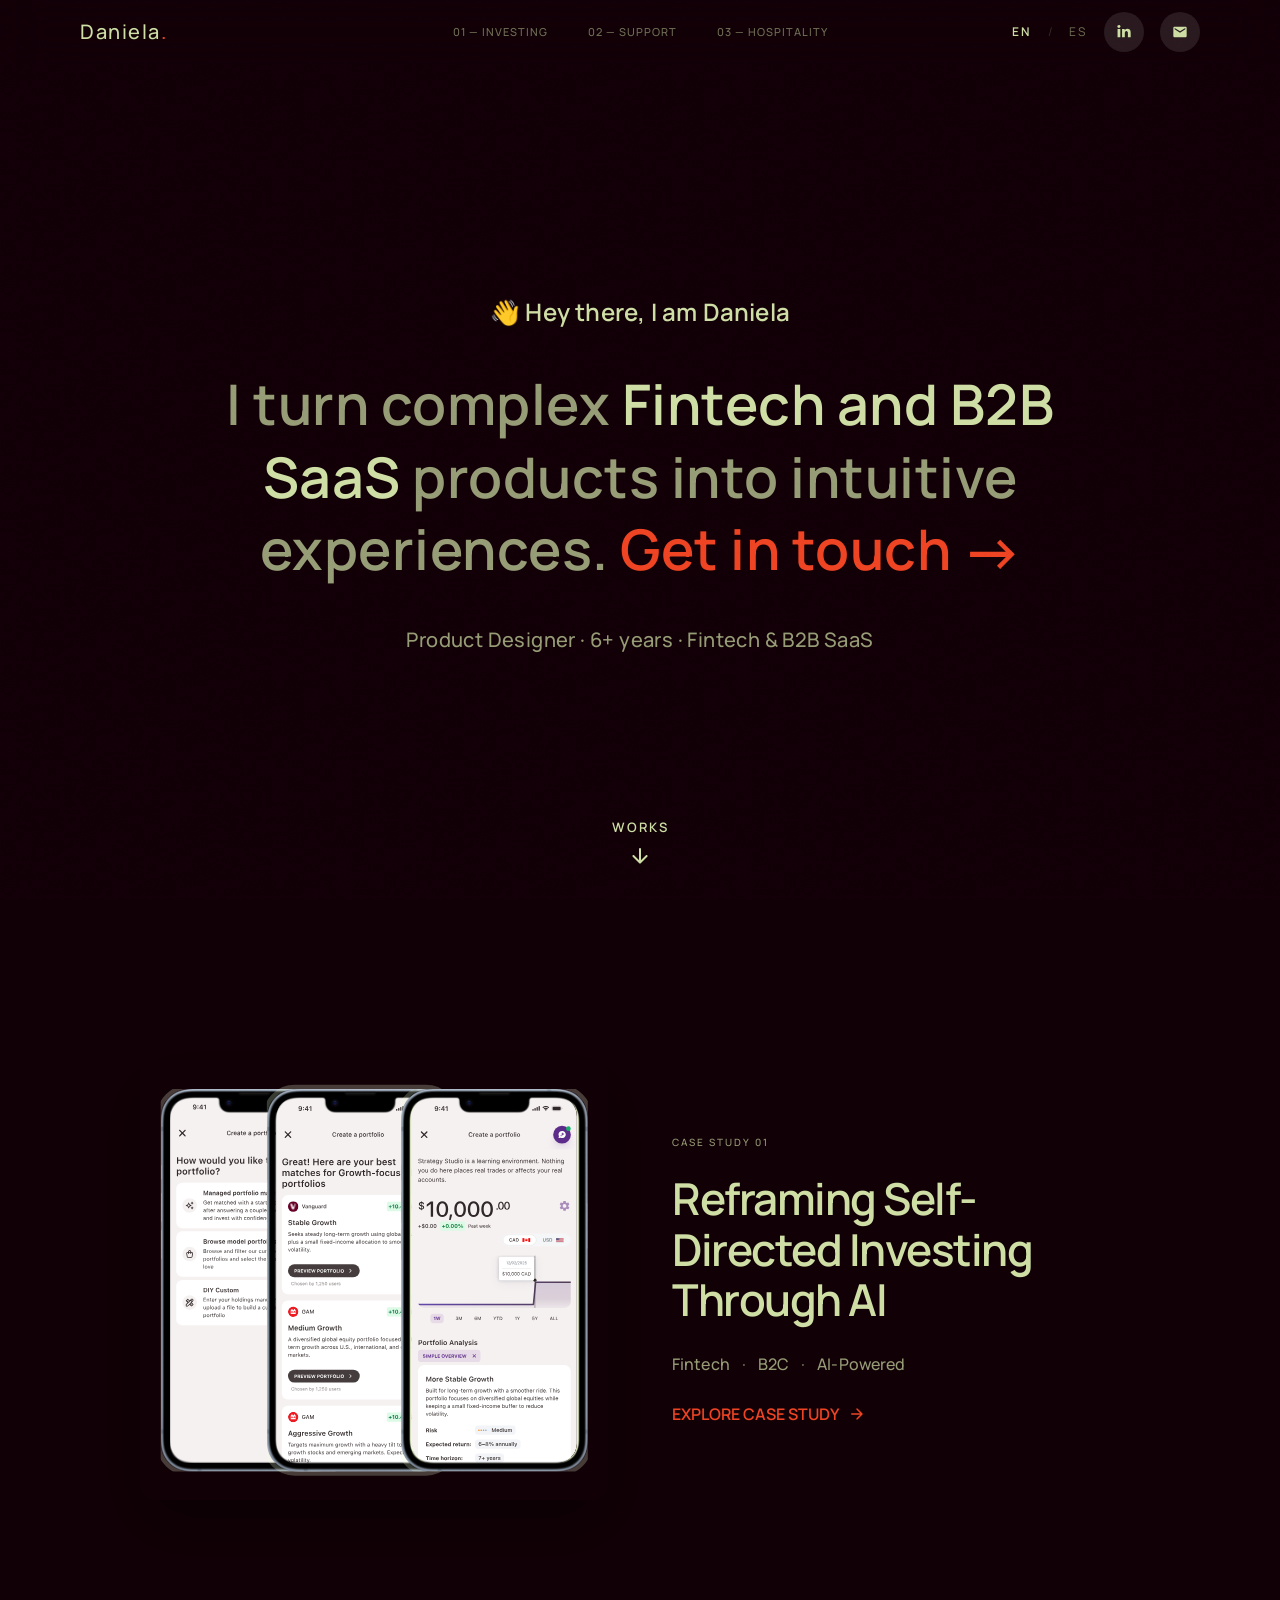
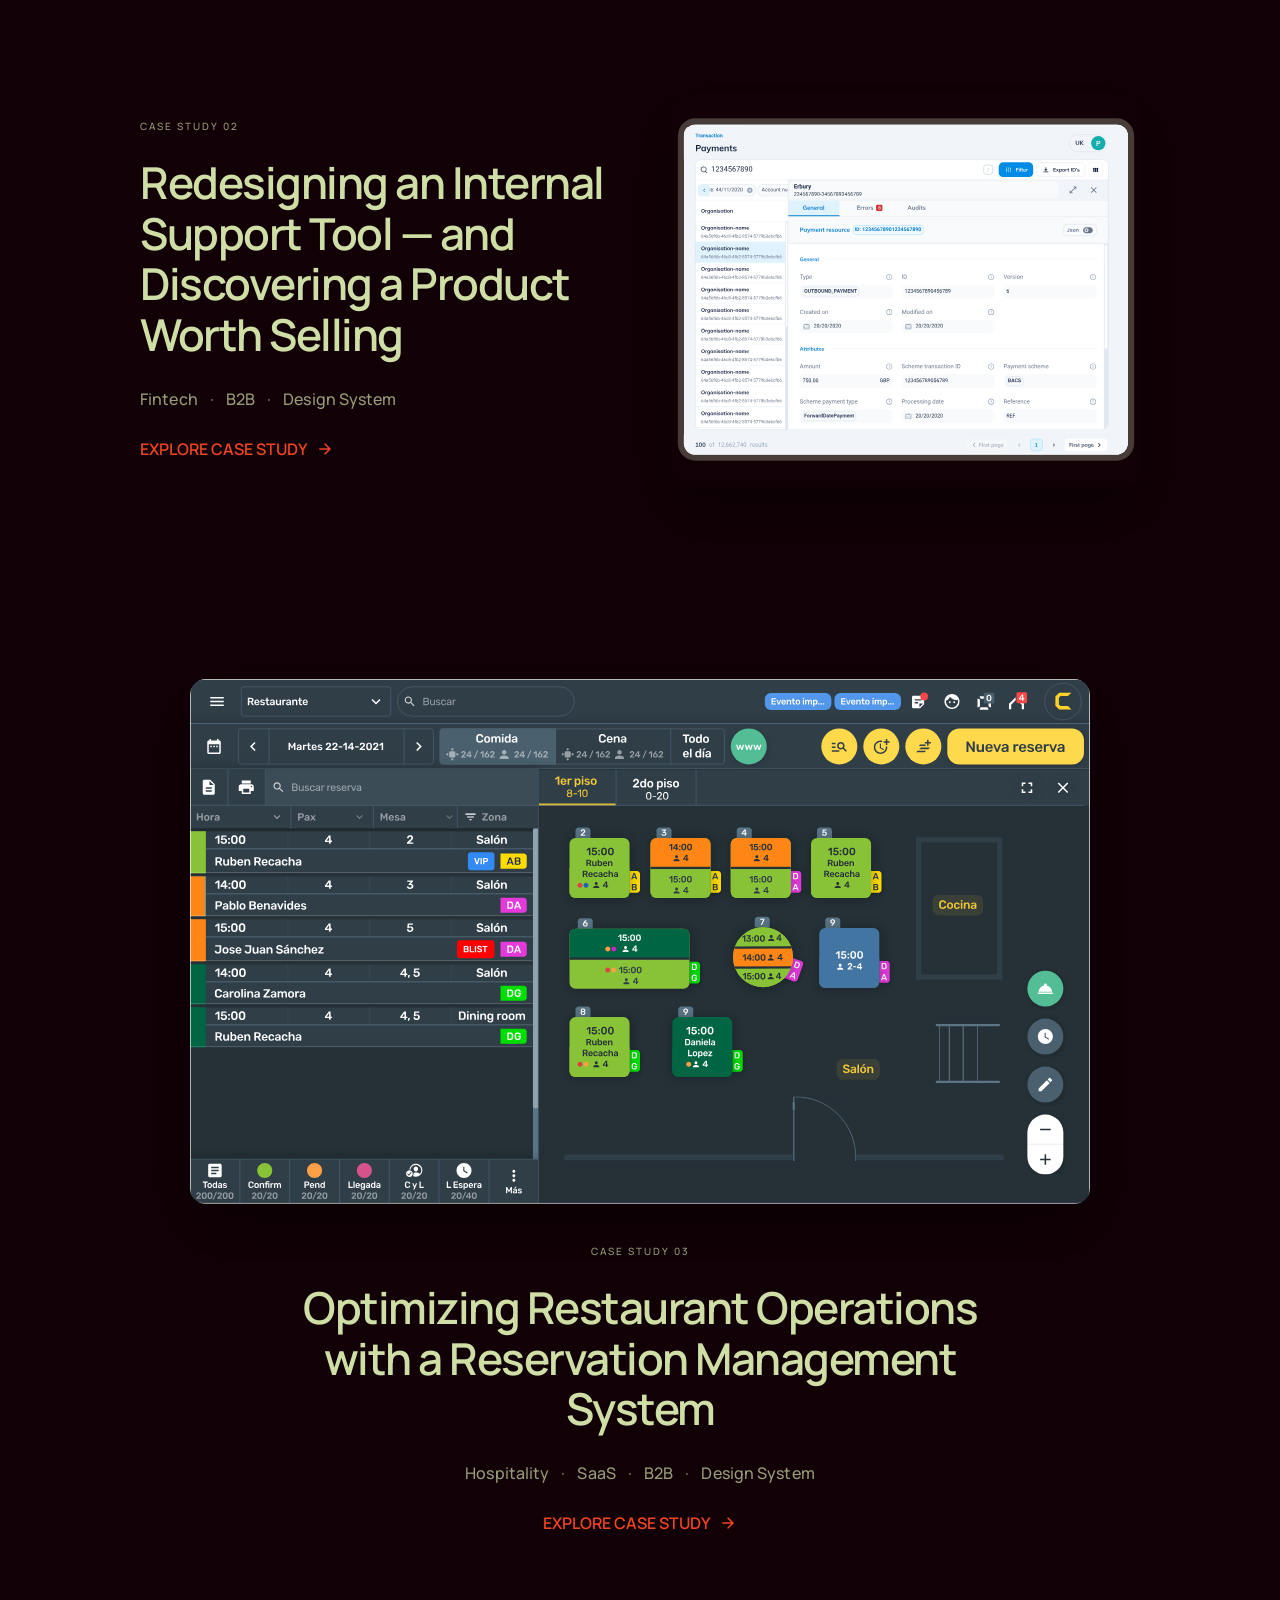
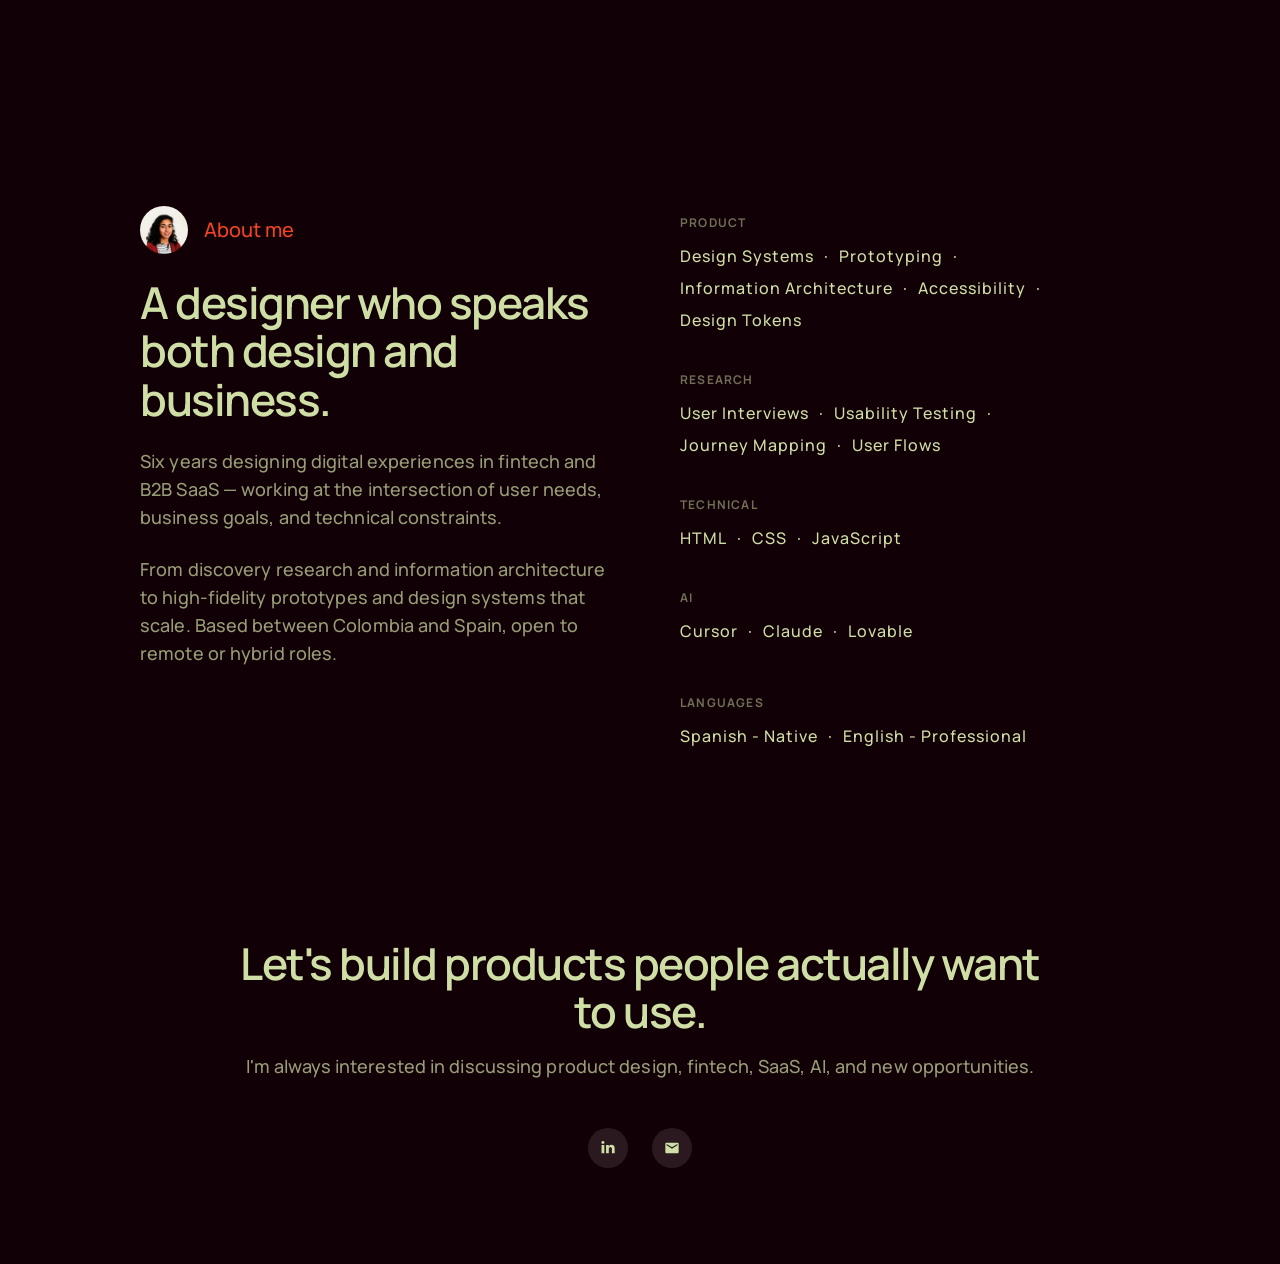
==== commit b15a4380: "Refine hero, nav, and outcome colors; add scroll cue Home hero: new mixed-opacity headline text, res" ====
--- a/index.html
+++ b/index.html
@@ -7,7 +7,7 @@
   <title>Daniela. | UX/UI Designer</title>
   <meta name="description"
     content="UX/UI Designer creating meaningful digital experiences through design and research. Explore my portfolio of case studies.">
-  <link rel="stylesheet" href="css/styles.css?v=37">
+  <link rel="stylesheet" href="css/styles.css?v=49">
   <link href="https://fonts.googleapis.com/css2?family=Material+Symbols+Rounded" rel="stylesheet" />
   <link href="https://fonts.googleapis.com/css2?family=Antonio:wght@100..700&family=Bricolage+Grotesque:opsz,wght@12..96,200..800&family=Cookie&family=DM+Sans:ital,opsz,wght@0,9..40,100..1000;1,9..40,100..1000&family=Google+Sans+Flex:opsz,wght@6..144,1..1000&family=Instrument+Serif:ital@0;1&family=Kablammo&family=Libertinus+Sans:ital,wght@0,400;0,700;1,400&family=Lobster&family=Nata+Sans:wght@100..900&family=Parisienne&family=Plus+Jakarta+Sans:ital,wght@0,200..800;1,200..800&family=Sirivennela&family=Sofia&display=swap" rel="stylesheet">
   <link rel="icon" type="image/png" href="./assets/images/favicon-cara.png">
@@ -77,8 +77,8 @@
           <div class="hero-badge-row" data-reveal data-reveal-delay="0">
             <span class="hero-badge-text" data-i18n="hero_badge">👋 Hey there, I am Daniela</span>
           </div>
-          <h2 class="intro-heading"><span data-i18n="welcome_hero_h1">I transform complex systems into
-            </span><span class="hero-accent" data-i18n="welcome_hero_h12">intuitive product experiences</span>
+          <h2 class="intro-heading"><span style="color:var(--alt-cream-70);" data-i18n="welcome_hero_h1">I turn complex
+            </span><span class="hero-accent" data-i18n="welcome_hero_h12">Fintech and B2B SaaS</span><span style="color:var(--alt-cream-70);" data-i18n="welcome_hero_h13"> products into intuitive experiences.</span>
             <a href="mailto:daniela.sanchez.rojas.4@gmail.com" class="hero-cta-inline"><span data-i18n="welcome_get_in_touch">Get in touch</span> <img src="assets/images/arrow.svg" alt="" class="hero-cta-arrow"></a>
           </h2>
           <p class="hero-tagline" data-reveal data-reveal-delay="200" data-i18n="hero_tagline">Product Designer · 6+
@@ -89,11 +89,12 @@
             engineers.</p>
           <div class="hero-scroll-link-container">
             <a href="#case-studies" class="hero-scroll-link">
-              <span data-i18n="welcome_scroll_link">See Case Studies</span>
+              <span data-i18n="welcome_scroll_link">Works</span>
               <span class="material-symbols-rounded arrow-bounce">arrow_downward</span>
             </a>
           </div>
         </div>
+        <!-- Skills marquee — trying the WORKS/arrow scroll cue above instead.
         <div class="marquee-wrap">
           <div class="marquee-fade left"></div>
           <div class="marquee-fade right"></div>
@@ -118,6 +119,7 @@
             <span class="marquee-chip" aria-hidden="true">Design Systems</span>
           </div>
         </div>
+        -->
       </section>
 
       <!-- CASE STUDIES SECTION -->
@@ -282,7 +284,7 @@
 
 
 
-  <script src="js/translations.js?v=12"></script>
+  <script src="js/translations.js?v=15"></script>
   <script src="js/main.js"></script>
   <script src="js/motion.js?v=1"></script>
 </body>
--- a/css/styles.css
+++ b/css/styles.css
@@ -260,9 +260,9 @@
      headings only — everything smaller (including this wordmark) reads
      better on Inter at a heavier weight instead. */
   font-family: 'Manrope', sans-serif;
-  font-weight: 600;
-  font-size: 24px;
-  color: var(--alt-cream-70);
+  font-weight: 500;
+  font-size: 20px;
+  color: var(--alt-cream);
   letter-spacing: 1.5px;
   text-decoration: none;
   line-height: 1;
@@ -288,7 +288,7 @@
   font-weight: 500;
   letter-spacing: 1px;
   text-transform: uppercase;
-  color: var(--alt-cream-70);
+  color: var(--alt-cream-50);
   text-decoration: none;
   padding: 4px 0;
   position: relative;
@@ -309,10 +309,10 @@
   left: 50%;
   width: 0;
   height: 1px;
-  /* White by default — this sits over each case study's own dark hero color
-     (cs1/cs2/cs3), where terracotta reads as a muddy red instead of an accent.
-     Switches to terracotta once the nav solidifies to the cream bar below. */
-  background: #FFFFFF;
+  /* Cream by default — this sits over each case study's own dark hero color
+     (cs1/cs2/cs3). Switches to terracotta once the nav solidifies to the
+     cream bar below. */
+  background: var(--alt-cream);
   transition: width 0.35s var(--ease-out-expo), left 0.35s var(--ease-out-expo);
 }
 
@@ -322,7 +322,7 @@
 }
 
 .top-nav-link:hover {
-  color: #FFFFFF;
+  color: var(--alt-cream);
 }
 
 .top-nav.scrolled .top-nav-link:hover,
@@ -336,7 +336,7 @@
 }
 
 .top-nav-link.active {
-  color: var(--light);
+  color: var(--alt-cream);
   font-weight: 500;
   opacity: 1;
 }
@@ -361,7 +361,7 @@
   font-weight: 500;
   letter-spacing: 2.6px;
   text-transform: uppercase;
-  color: rgba(255, 255, 255, 0.9);
+  color: var(--alt-cream-50);
   background: none;
   border: none;
   cursor: pointer;
@@ -369,9 +369,14 @@
   transition: color 0.2s ease;
 }
 
+.top-nav-lang .lang-btn:not(.active) {
+  color: var(--alt-cream-50);
+  opacity: 1;
+}
+
 .top-nav-lang .lang-btn.active,
 .top-nav-lang .lang-btn:hover {
-  color: #FFFFFF;
+  color: var(--alt-cream);
 }
 
 .top-nav.scrolled .top-nav-lang .lang-btn,
@@ -391,7 +396,7 @@
   font-size: 12px;
   font-weight: 400;
   letter-spacing: 0;
-  color: rgba(255, 255, 255, 0.65);
+  color: var(--alt-cream-50);
   transition: color 0.3s ease;
 }
 
@@ -406,11 +411,11 @@
   display: flex;
   align-items: center;
   justify-content: center;
-  width: 32px;
-  height: 32px;
+  width: 40px;
+  height: 40px;
   border-radius: 50%;
   background: rgba(255, 255, 255, 0.1);
-  color: var(--alt-cream-70);
+  color: var(--alt-cream);
   flex-shrink: 0;
   transition: background 0.3s var(--ease-smooth), color 0.3s var(--ease-smooth), transform 0.3s var(--ease-out-back);
 }
@@ -4571,18 +4576,23 @@
 
 /* ===== HERO SCROLL LINK ===== */
 .hero-scroll-link-container {
-  margin-top: 16px;
+  position: absolute;
+  bottom: 32px;
+  left: 50%;
+  transform: translateX(-50%);
 }
 
 .hero-scroll-link {
   display: inline-flex;
+  flex-direction: column;
   align-items: center;
   gap: 8px;
   font-family: 'Manrope', sans-serif;
-  font-weight: 500;
-  font-size: 14px;
-  color: var(--blue);
-  letter-spacing: 0.5px;
+  font-weight: 600;
+  font-size: 13px;
+  color: var(--alt-cream);
+  letter-spacing: 2px;
+  text-transform: uppercase;
   text-decoration: none;
   transition: opacity 0.3s var(--ease-smooth);
 }
@@ -4943,7 +4953,6 @@
   border: none;
   padding: 0;
   width: fit-content;
-  margin-bottom: 28px;
 }
 .hero-badge-dot {
   width: 8px;
@@ -4956,7 +4965,7 @@
 }
 .hero-badge-text {
   font-family: 'Manrope', sans-serif;
-  font-size: 16px;
+  font-size: 24px;
   font-weight: 600;
   color: var(--alt-cream);
   letter-spacing: 0.2px;
@@ -4966,7 +4975,6 @@
   font-weight: 500;
   font-size: 20px;
   color: var(--alt-sage-text);
-  margin-top: 16px;
   letter-spacing: 0.4px;
   order: 2;
 }
@@ -4995,6 +5003,7 @@
   flex-direction: column;
   align-items: center;
   justify-content: center;
+  gap: 40px;
   padding-bottom: 48px;
 }
 .intro-eyebrow {
@@ -5006,25 +5015,23 @@
 .intro-heading {
   font-family: 'Manrope', sans-serif;
   font-weight: 600;
-  font-size: var(--fs-h1);
+  font-size: 56px;
   color: var(--alt-cream);
   line-height: 1.3;
-  margin: 0 0 20px;
+  margin: 0;
   letter-spacing: 0.5px;
   order: 1;
 }
 .intro-heading .hero-accent { color: var(--alt-cream); }
 
-/* "Get in touch →" — same scale as the heading it closes, wraps onto its
-   own line naturally (Figma: portfolio, node 15-24099, hero-greeting-block:
-   the CTA lives inline in the headline, not as a separate small link). */
+/* "Get in touch →" — same scale as the heading it closes, sits inline
+   right after the preceding text instead of dropping to its own line. */
 .hero-cta-inline {
-  display: block;
+  display: inline;
   font: inherit;
   font-weight: 600;
   color: var(--alt-accent);
   text-decoration: none;
-  margin-top: 8px;
   transition: opacity 0.3s var(--ease-smooth);
 }
 .hero-cta-inline:hover {
@@ -5037,10 +5044,6 @@
   vertical-align: middle;
   margin-left: 2px;
 }
-
-/* Superseded by .hero-cta-inline above — kept in the DOM for the in-page
-   anchor but no longer shown, so it doesn't compete with the new CTA. */
-.intro-inner .hero-scroll-link-container { display: none; }
 
 /* Superseded by .hero-tagline below the CTA — the long paragraph doesn't
    appear in this design (Figma: portfolio, node 15-24099), kept in the DOM
@@ -5594,6 +5597,7 @@
   margin-bottom: 8px;
 }
 body.cs1-page .out-summary-title,
+body.cs2-page .out-summary-title,
 body.cs3-page .out-summary-title { color: var(--alt-cream); }
 body.cs1-page .out-summary-body,
 body.cs2-page .out-summary-body,
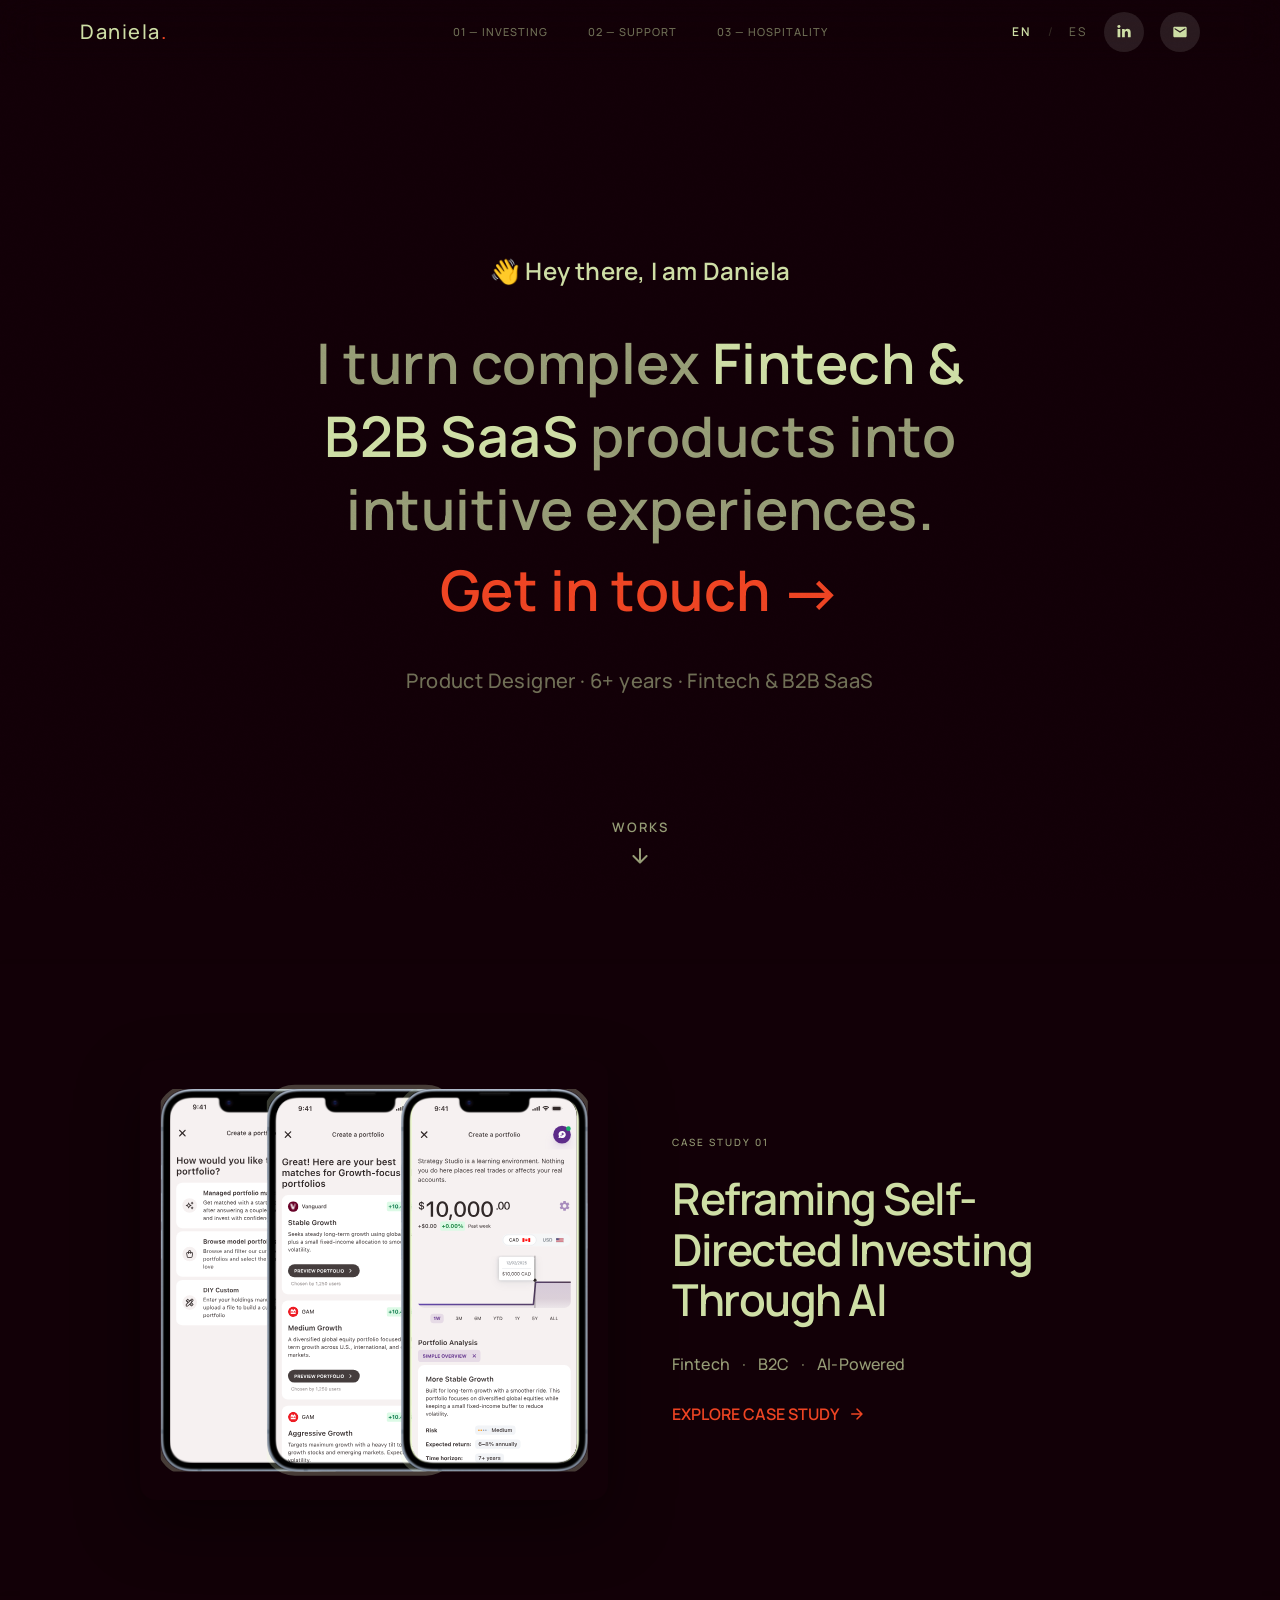
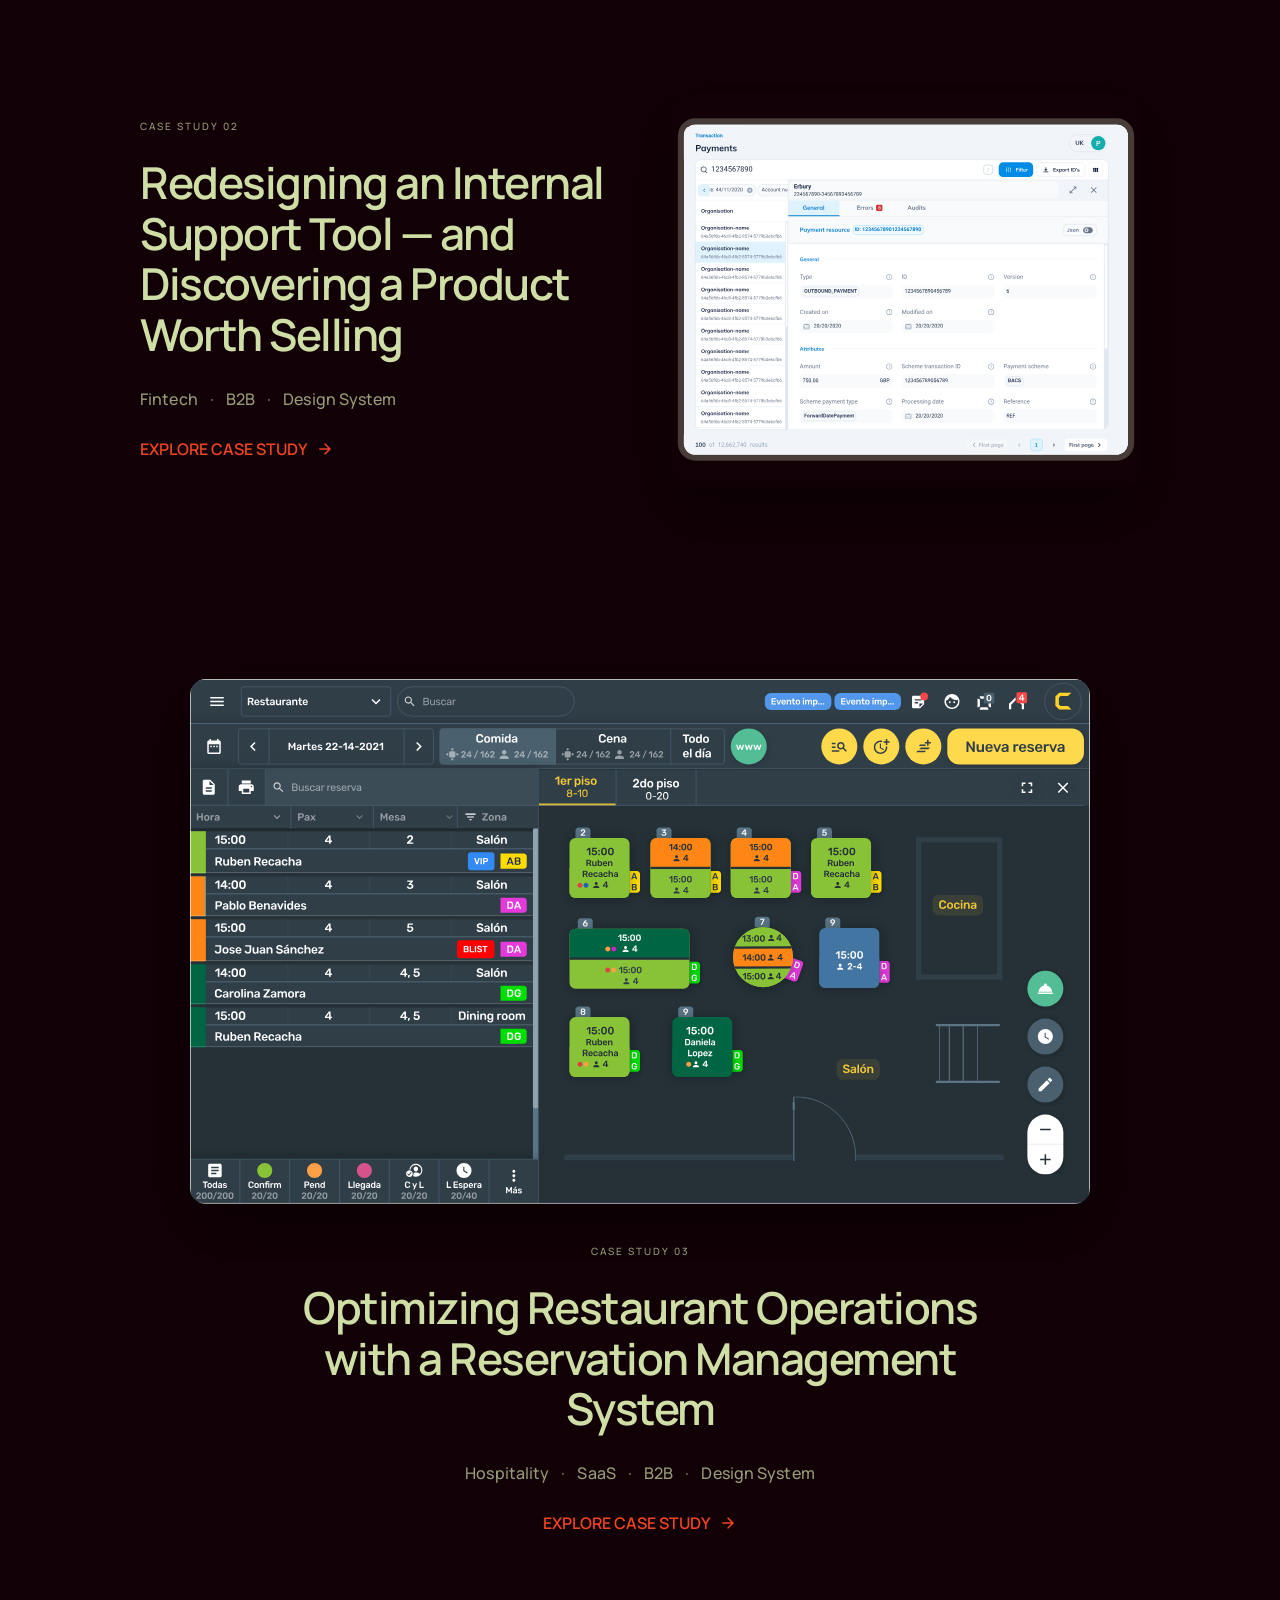
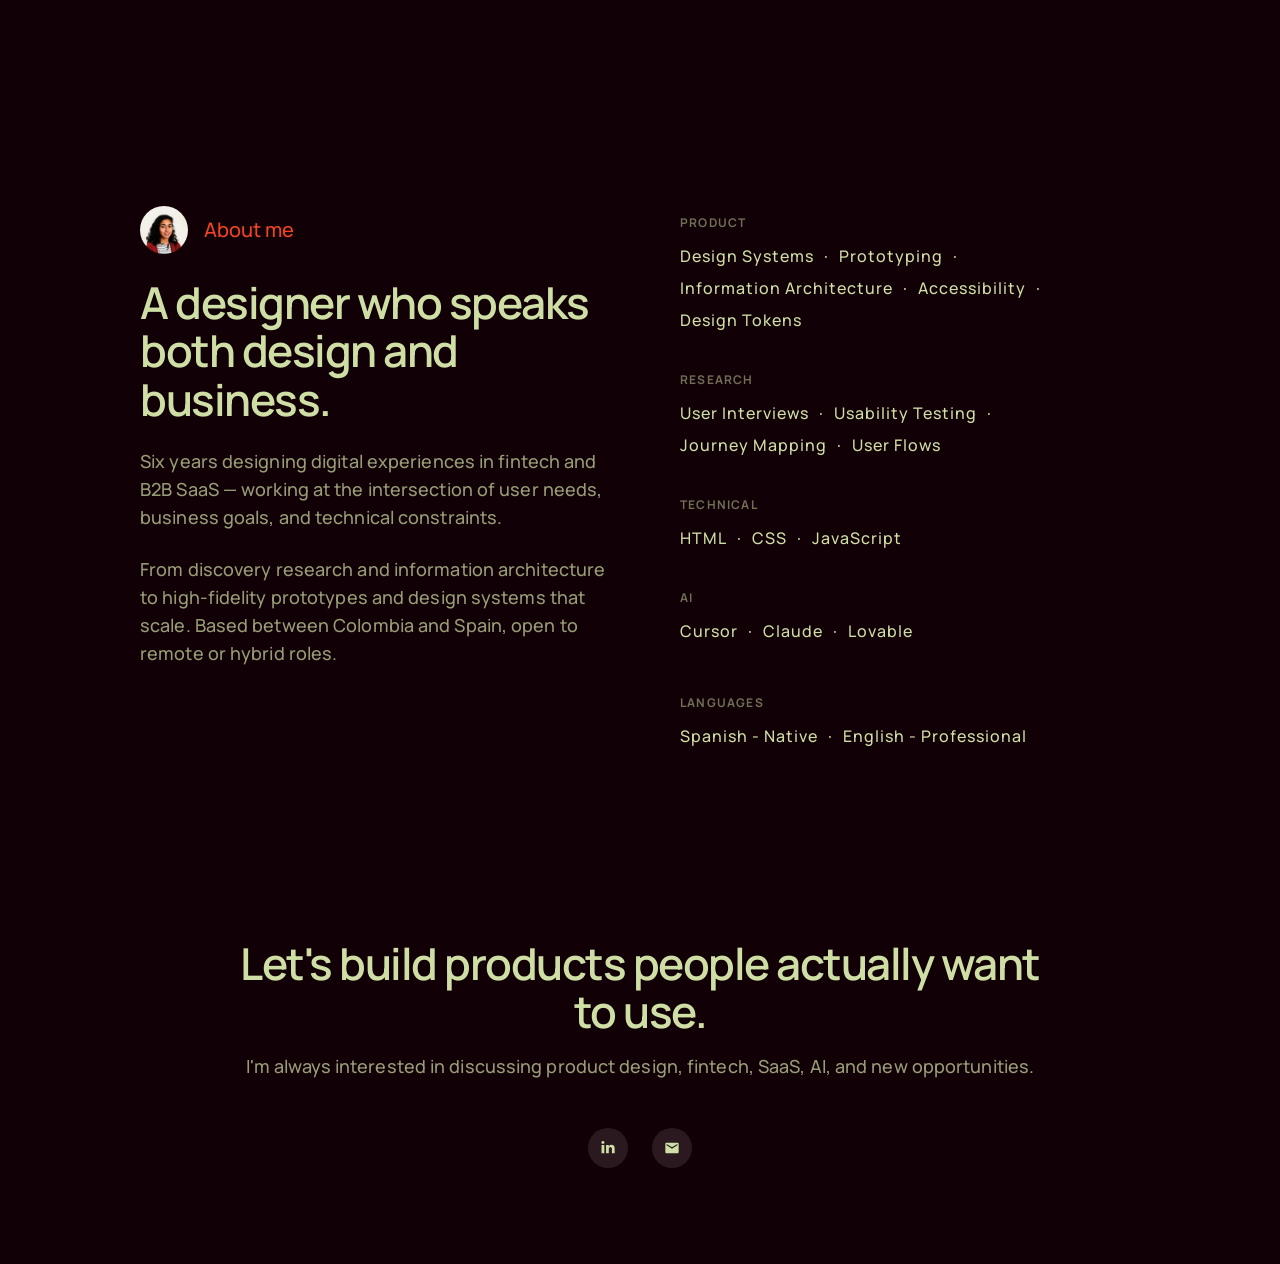
==== commit 42f5446a: "Polish home hero copy, opacity, and headline wrap Swap "and" for "&", constrain the headline to a fi" ====
--- a/index.html
+++ b/index.html
@@ -7,7 +7,7 @@
   <title>Daniela. | UX/UI Designer</title>
   <meta name="description"
     content="UX/UI Designer creating meaningful digital experiences through design and research. Explore my portfolio of case studies.">
-  <link rel="stylesheet" href="css/styles.css?v=49">
+  <link rel="stylesheet" href="css/styles.css?v=52">
   <link href="https://fonts.googleapis.com/css2?family=Material+Symbols+Rounded" rel="stylesheet" />
   <link href="https://fonts.googleapis.com/css2?family=Antonio:wght@100..700&family=Bricolage+Grotesque:opsz,wght@12..96,200..800&family=Cookie&family=DM+Sans:ital,opsz,wght@0,9..40,100..1000;1,9..40,100..1000&family=Google+Sans+Flex:opsz,wght@6..144,1..1000&family=Instrument+Serif:ital@0;1&family=Kablammo&family=Libertinus+Sans:ital,wght@0,400;0,700;1,400&family=Lobster&family=Nata+Sans:wght@100..900&family=Parisienne&family=Plus+Jakarta+Sans:ital,wght@0,200..800;1,200..800&family=Sirivennela&family=Sofia&display=swap" rel="stylesheet">
   <link rel="icon" type="image/png" href="./assets/images/favicon-cara.png">
@@ -78,7 +78,7 @@
             <span class="hero-badge-text" data-i18n="hero_badge">👋 Hey there, I am Daniela</span>
           </div>
           <h2 class="intro-heading"><span style="color:var(--alt-cream-70);" data-i18n="welcome_hero_h1">I turn complex
-            </span><span class="hero-accent" data-i18n="welcome_hero_h12">Fintech and B2B SaaS</span><span style="color:var(--alt-cream-70);" data-i18n="welcome_hero_h13"> products into intuitive experiences.</span>
+            </span><span class="hero-accent" data-i18n="welcome_hero_h12">Fintech & B2B SaaS</span><span style="color:var(--alt-cream-70);" data-i18n="welcome_hero_h13"> products into intuitive experiences.</span>
             <a href="mailto:daniela.sanchez.rojas.4@gmail.com" class="hero-cta-inline"><span data-i18n="welcome_get_in_touch">Get in touch</span> <img src="assets/images/arrow.svg" alt="" class="hero-cta-arrow"></a>
           </h2>
           <p class="hero-tagline" data-reveal data-reveal-delay="200" data-i18n="hero_tagline">Product Designer · 6+
@@ -284,7 +284,7 @@
 
 
 
-  <script src="js/translations.js?v=15"></script>
+  <script src="js/translations.js?v=17"></script>
   <script src="js/main.js"></script>
   <script src="js/motion.js?v=1"></script>
 </body>
--- a/css/styles.css
+++ b/css/styles.css
@@ -4590,7 +4590,7 @@
   font-family: 'Manrope', sans-serif;
   font-weight: 600;
   font-size: 13px;
-  color: var(--alt-cream);
+  color: var(--alt-cream-70);
   letter-spacing: 2px;
   text-transform: uppercase;
   text-decoration: none;
@@ -4974,7 +4974,7 @@
   font-family: 'Manrope', sans-serif;
   font-weight: 500;
   font-size: 20px;
-  color: var(--alt-sage-text);
+  color: var(--alt-cream-50);
   letter-spacing: 0.4px;
   order: 2;
 }
@@ -5019,6 +5019,7 @@
   color: var(--alt-cream);
   line-height: 1.3;
   margin: 0;
+  max-width: 760px;
   letter-spacing: 0.5px;
   order: 1;
 }
@@ -5027,11 +5028,12 @@
 /* "Get in touch →" — same scale as the heading it closes, sits inline
    right after the preceding text instead of dropping to its own line. */
 .hero-cta-inline {
-  display: inline;
+  display: block;
   font: inherit;
   font-weight: 600;
   color: var(--alt-accent);
   text-decoration: none;
+  margin-top: 8px;
   transition: opacity 0.3s var(--ease-smooth);
 }
 .hero-cta-inline:hover {
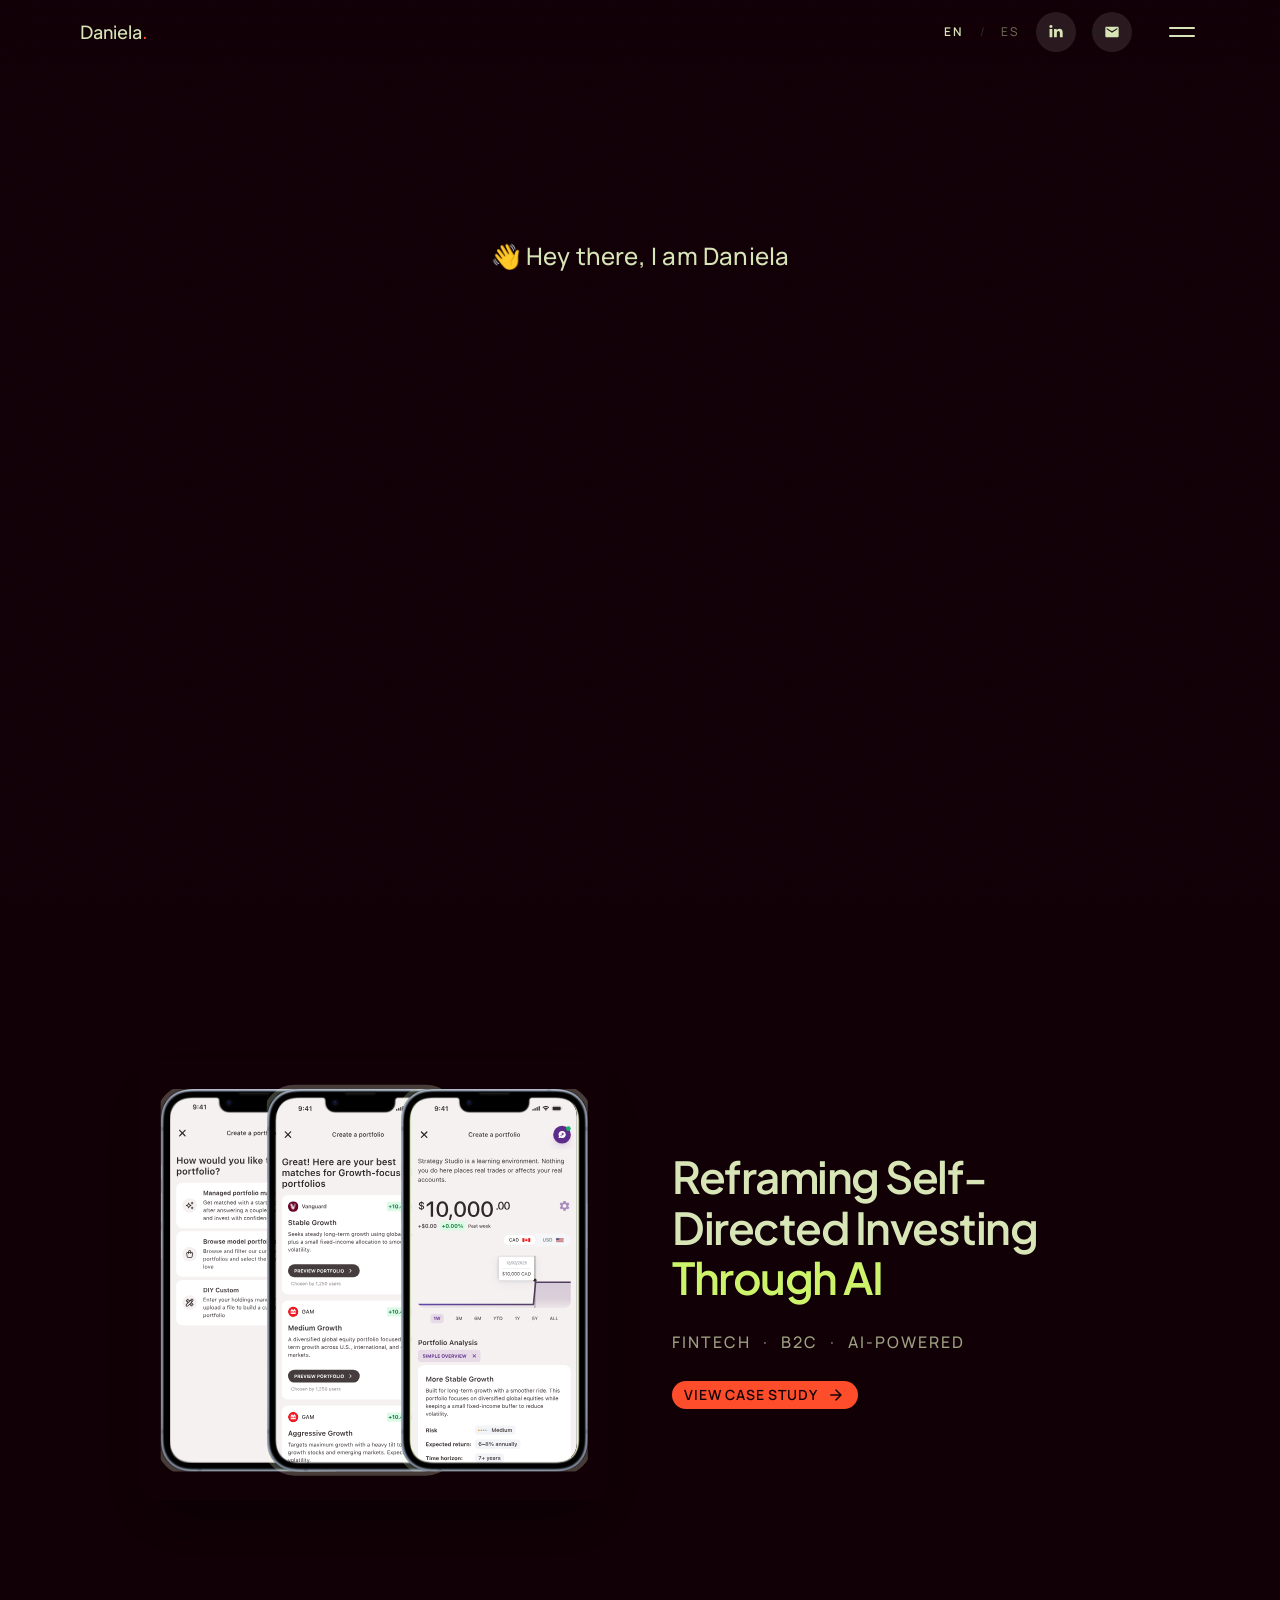
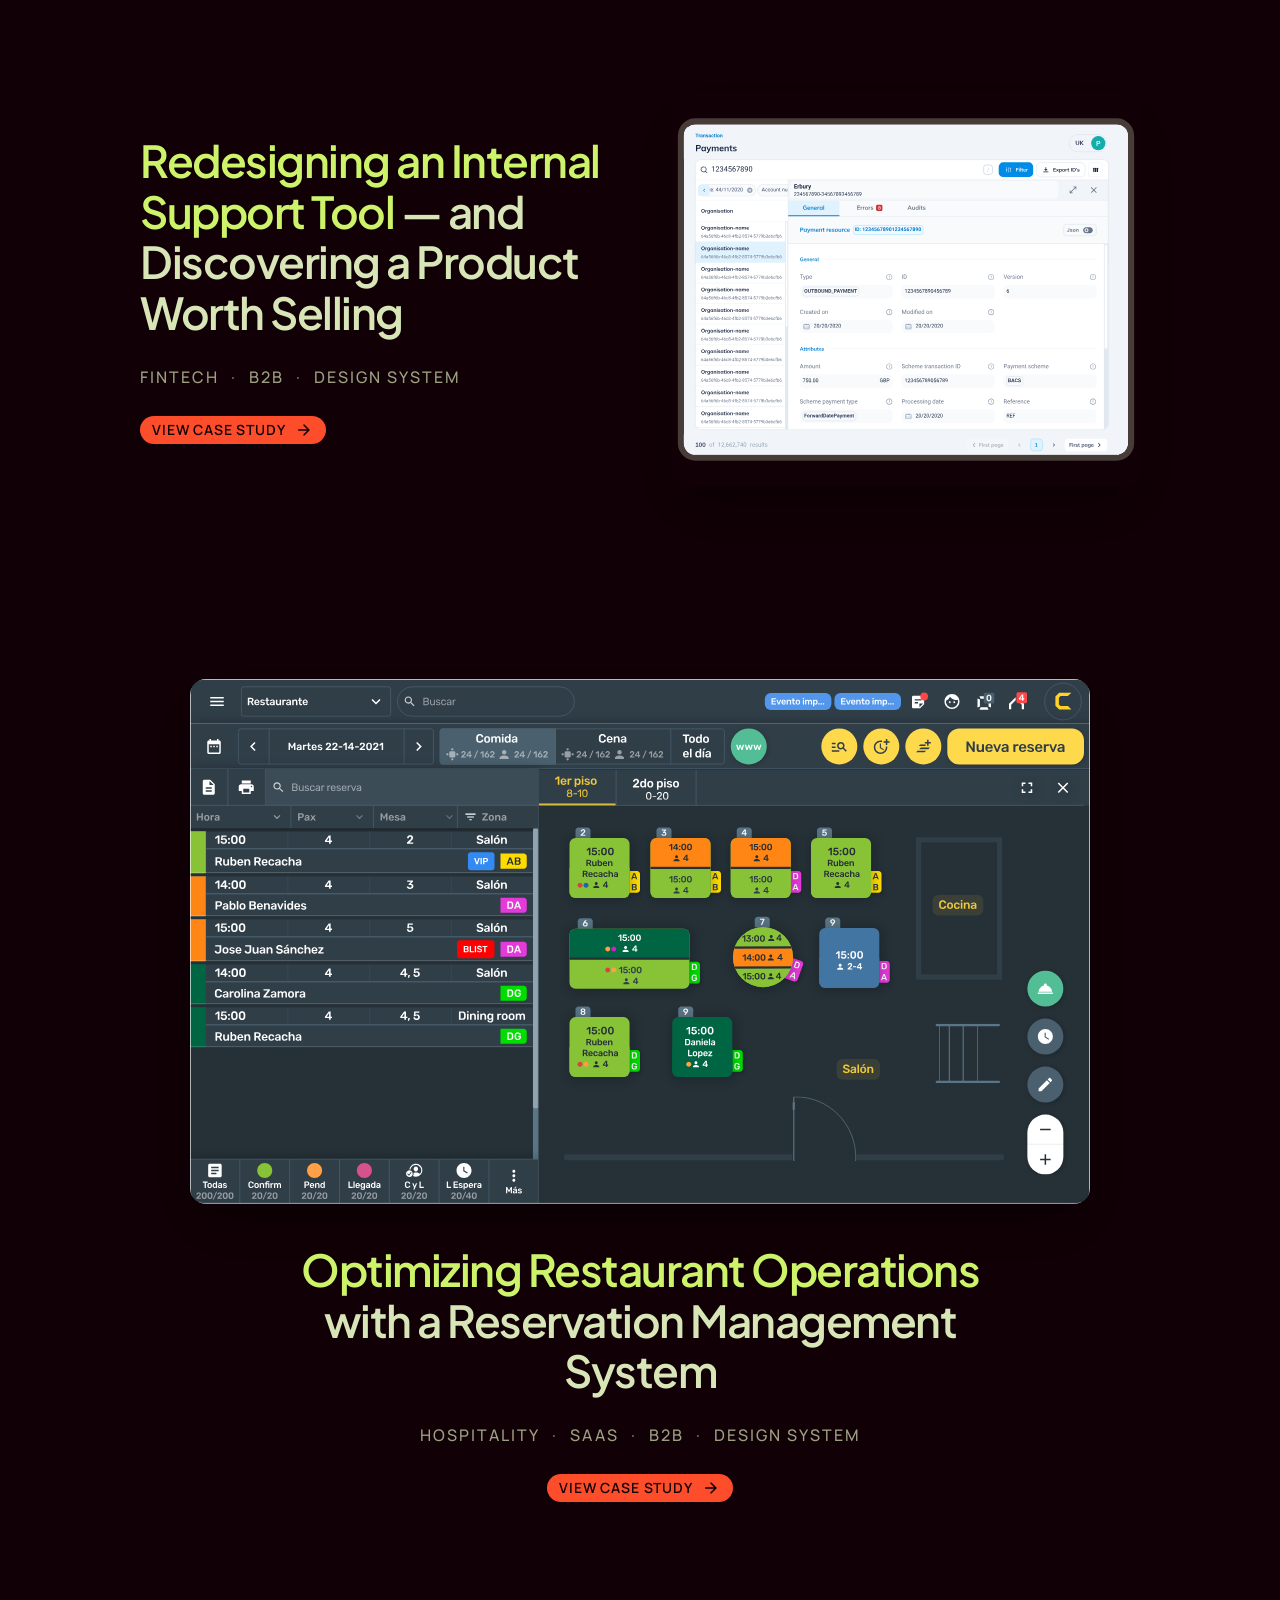
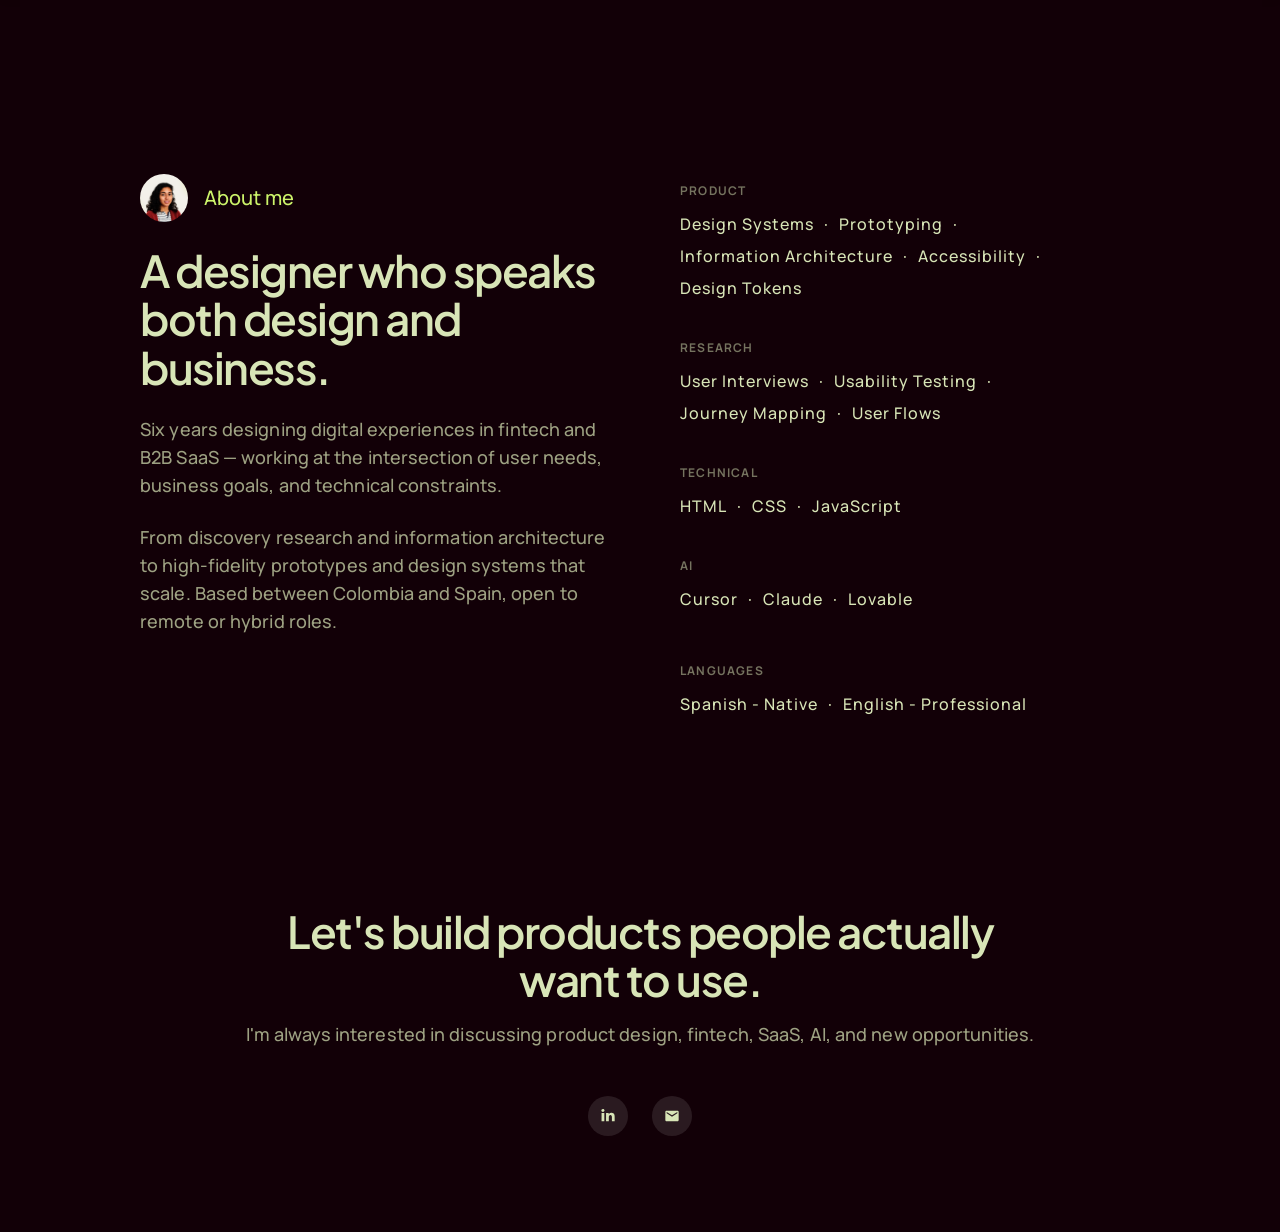
==== commit 4405262c: "Redesign home hero intro, nav, and mobile menu; unify accent colors across case studies Adds a typew" ====
--- a/index.html
+++ b/index.html
@@ -4,17 +4,17 @@
 <head>
   <meta charset="UTF-8">
   <meta name="viewport" content="width=device-width, initial-scale=1.0">
-  <title>Daniela. | UX/UI Designer</title>
+  <title>Daniela | Product Designer</title>
   <meta name="description"
     content="UX/UI Designer creating meaningful digital experiences through design and research. Explore my portfolio of case studies.">
-  <link rel="stylesheet" href="css/styles.css?v=52">
+  <link rel="stylesheet" href="css/styles.css?v=113">
   <link href="https://fonts.googleapis.com/css2?family=Material+Symbols+Rounded" rel="stylesheet" />
   <link href="https://fonts.googleapis.com/css2?family=Antonio:wght@100..700&family=Bricolage+Grotesque:opsz,wght@12..96,200..800&family=Cookie&family=DM+Sans:ital,opsz,wght@0,9..40,100..1000;1,9..40,100..1000&family=Google+Sans+Flex:opsz,wght@6..144,1..1000&family=Instrument+Serif:ital@0;1&family=Kablammo&family=Libertinus+Sans:ital,wght@0,400;0,700;1,400&family=Lobster&family=Nata+Sans:wght@100..900&family=Parisienne&family=Plus+Jakarta+Sans:ital,wght@0,200..800;1,200..800&family=Sirivennela&family=Sofia&display=swap" rel="stylesheet">
   <link rel="icon" type="image/png" href="./assets/images/favicon-cara.png">
 
 </head>
 
-<body class="home-dark">
+<body class="home-dark nav-dark">
   <!-- TOP NAV -->
   <nav class="top-nav" id="top-nav">
     <div class="top-nav-inner">
@@ -43,29 +43,48 @@
 
   <!-- Mobile hamburger -->
   <button class="hamburger" id="hamburger" aria-label="Open menu">
-    <span></span><span></span><span></span>
+    <span></span><span></span>
   </button>
   <div class="mobile-overlay" id="mobile-overlay"></div>
   <nav class="mobile-menu" id="mobile-menu">
-    <div>
-      <div class="sidebar-logo"><a href="index.html">Daniela<span class="logo-dot">.</span></a></div>
-      <div class="sidebar-nav">
-        <a href="case-study-1.html" class="top-nav-link" style="padding:14px 0;font-size:13px;display:block;"
-          data-i18n="nav_link_cs1">01 — Investing</a>
-        <a href="case-study-2.html" class="top-nav-link" style="padding:14px 0;font-size:13px;display:block;"
-          data-i18n="nav_link_cs2">02 — Support</a>
-        <a href="case-study-3.html" class="top-nav-link" style="padding:14px 0;font-size:13px;display:block;"
-          data-i18n="nav_link_cs3">03 — Hospitality</a>
-        <div style="display:flex;gap:16px;margin-top:16px;">
-          <a href="https://www.linkedin.com/in/kelly-daniela-sanchez-rojas/" target="_blank" rel="noopener noreferrer" class="top-nav-social" aria-label="LinkedIn"><svg width="16" height="16" viewBox="0 0 18 18" fill="currentColor" xmlns="http://www.w3.org/2000/svg"><path d="M12.7489 5.41502C12.762 5.41471 12.7753 5.41452 12.7885 5.41445C13.6878 5.40824 14.734 5.60658 15.3933 6.21566C16.4785 7.21803 16.4988 8.86753 16.499 10.2008L16.499 11.3589L16.4999 14.9966C16.1142 15.0032 15.7105 14.9978 15.3237 14.9979L13.3898 14.9969L13.3907 12.1875L13.3908 10.8328C13.3907 9.88297 13.5256 8.29415 12.2365 8.01951C11.8722 7.94188 11.3872 7.96853 11.0373 8.08263C10.5867 8.22954 10.3478 8.49118 10.1529 8.88538C9.90997 9.40428 9.91605 10.0696 9.91597 10.6257V11.656L9.91605 14.9976L6.80811 14.9972L6.80869 5.64521L9.79106 5.64551C9.79072 6.07145 9.78222 6.52309 9.79389 6.94649C9.8773 6.87043 9.93672 6.76557 10.0012 6.67346C10.0671 6.57816 10.1418 6.48848 10.2245 6.40545C10.9198 5.71326 11.7566 5.44532 12.7489 5.41502Z"/><path d="M1.75029 5.64502L4.85795 5.6456L4.85834 14.9972C4.5136 15.002 4.15535 14.9979 3.80955 14.998L1.74951 14.9977L1.75029 5.64502Z"/><path d="M3.23675 1.00107C4.23066 0.968271 5.06468 1.69548 5.09932 2.62507C5.13396 3.55466 4.35608 4.33439 3.36215 4.36639C2.36881 4.39837 1.53573 3.67137 1.50111 2.74234C1.4665 1.81332 2.24345 1.03384 3.23675 1.00107Z"/></svg></a>
-          <a href="mailto:daniela.sanchez.rojas.4@gmail.com" class="top-nav-social" aria-label="Email"><svg width="16" height="16" viewBox="0 0 18 18" fill="currentColor" xmlns="http://www.w3.org/2000/svg"><path d="M3 15C2.5875 15 2.23125 14.8563 1.93125 14.5688C1.64375 14.2688 1.5 13.9125 1.5 13.5V4.5C1.5 4.0875 1.64375 3.7375 1.93125 3.45C2.23125 3.15 2.5875 3 3 3H15C15.4125 3 15.7625 3.15 16.05 3.45C16.35 3.7375 16.5 4.0875 16.5 4.5V13.5C16.5 13.9125 16.35 14.2688 16.05 14.5688C15.7625 14.8563 15.4125 15 15 15H3ZM9 9.75L15 6V4.5L9 8.25L3 4.5V6L9 9.75Z"/></svg></a>
-        </div>
-      </div>
+    <div class="mobile-menu-header">
+      <span class="mobile-menu-label" data-i18n="mobile_menu_label">Case Studies</span>
     </div>
-    <div class="lang-switcher">
-      <button class="lang-btn active" data-lang="en">EN</button>
-      <span class="lang-divider">/</span>
-      <button class="lang-btn" data-lang="es">ES</button>
+    <div class="mobile-cs-list">
+      <a href="case-study-1.html" class="mobile-cs-item">
+        <div class="mobile-cs-item-text">
+          <h3 class="mobile-cs-title" data-i18n-html="cs1_title_html">Reframing Self-Directed Investing <span class="hero-accent">Through AI</span></h3>
+          <p class="mobile-cs-tags">
+            <span class="tag-role">Fintech</span>
+            <span class="tag-role">B2C</span>
+            <span class="tag-role">AI-Powered</span>
+          </p>
+        </div>
+        <img src="assets/images/arrow.svg" alt="" class="mobile-cs-arrow">
+      </a>
+      <a href="case-study-2.html" class="mobile-cs-item">
+        <div class="mobile-cs-item-text">
+          <h3 class="mobile-cs-title" data-i18n-html="cs2_title_html"><span class="hero-accent">Redesigning an Internal Support Tool</span> — and Discovering a Product Worth Selling</h3>
+          <p class="mobile-cs-tags">
+            <span class="tag-role">Fintech</span>
+            <span class="tag-role">B2B</span>
+            <span class="tag-role">Design System</span>
+          </p>
+        </div>
+        <img src="assets/images/arrow.svg" alt="" class="mobile-cs-arrow">
+      </a>
+      <a href="case-study-3.html" class="mobile-cs-item">
+        <div class="mobile-cs-item-text">
+          <h3 class="mobile-cs-title" data-i18n-html="cs3_title_html"><span class="hero-accent">Optimizing Restaurant Operations</span> with a Reservation Management System</h3>
+          <p class="mobile-cs-tags">
+            <span class="tag-role">Hospitality</span>
+            <span class="tag-role">SaaS</span>
+            <span class="tag-role">B2B</span>
+            <span class="tag-role">Design System</span>
+          </p>
+        </div>
+        <img src="assets/images/arrow.svg" alt="" class="mobile-cs-arrow">
+      </a>
     </div>
   </nav>
 
@@ -74,20 +93,20 @@
     <main class="main-content" id="welcome-main">
       <section class="intro-cover" data-reveal>
         <div class="intro-inner">
-          <div class="hero-badge-row" data-reveal data-reveal-delay="0">
+          <div class="hero-badge-row">
             <span class="hero-badge-text" data-i18n="hero_badge">👋 Hey there, I am Daniela</span>
           </div>
-          <h2 class="intro-heading"><span style="color:var(--alt-cream-70);" data-i18n="welcome_hero_h1">I turn complex
-            </span><span class="hero-accent" data-i18n="welcome_hero_h12">Fintech & B2B SaaS</span><span style="color:var(--alt-cream-70);" data-i18n="welcome_hero_h13"> products into intuitive experiences.</span>
-            <a href="mailto:daniela.sanchez.rojas.4@gmail.com" class="hero-cta-inline"><span data-i18n="welcome_get_in_touch">Get in touch</span> <img src="assets/images/arrow.svg" alt="" class="hero-cta-arrow"></a>
+          <h2 class="intro-heading hero-sequence-item"><span style="color:#D8E5B7;" data-i18n="welcome_hero_h1">I turn complex
+            </span><span class="hero-accent" data-i18n="welcome_hero_h12">Fintech & B2B SaaS</span><span style="color:#D8E5B7;" data-i18n="welcome_hero_h13"> products into intuitive experiences.</span>
           </h2>
-          <p class="hero-tagline" data-reveal data-reveal-delay="200" data-i18n="hero_tagline">Product Designer · 6+
-            years · Fintech &amp; B2B SaaS</p>
+          <p class="hero-tagline hero-sequence-item" data-i18n="hero_tagline">Product Designer · 6+
+            years of experience</p>
+          <a href="mailto:daniela.sanchez.rojas.4@gmail.com" class="hero-cta-inline hero-sequence-item"><span data-i18n="welcome_get_in_touch">Get in touch</span> <img src="assets/images/arrow.svg" alt="" class="hero-cta-arrow"></a>
           <p class="text-body" data-i18n="welcome_cta_text">Product Designer with 6+ years shaping complex B2B and
             fintech products — from AI-powered investment tools to operational dashboards used under real-time pressure.
             Bridging business strategy, user needs, and technical feasibility through close collaboration with PMs and
             engineers.</p>
-          <div class="hero-scroll-link-container">
+          <div class="hero-scroll-link-container hero-sequence-item">
             <a href="#case-studies" class="hero-scroll-link">
               <span data-i18n="welcome_scroll_link">Works</span>
               <span class="material-symbols-rounded arrow-bounce">arrow_downward</span>
@@ -125,73 +144,52 @@
       <!-- CASE STUDIES SECTION -->
       <section id="case-studies" class="case-studies-section">
 
-        <!-- Sticky number rail — lights up the active case study on scroll -->
-        <div class="work-nums-fixed">
-          <div class="work-nums-inner">
-            <div class="work-num" data-idx="0">01</div>
-            <div class="work-num" data-idx="1">02</div>
-            <div class="work-num" data-idx="2">03</div>
-          </div>
-        </div>
-
         <!-- Case Study 1 -->
-        <a href="case-study-1.html" class="case-study-card" data-reveal>
-          <div class="case-study-content">
-            <div class="cs-label-row">
-              <span class="cs-label-line"></span>
-              <span class="cs-label"><span data-i18n="cs1_label">Case study</span> 01</span>
-            </div>
-            <h2 class="heading-h2" data-i18n="cs1_title">Reframing Self-Directed Investing Through AI</h2>
+        <div class="case-study-card">
+          <div class="case-study-content reveal-from-right" data-reveal>
+            <h2 class="heading-h2" data-i18n-html="cs1_title_html">Reframing Self-Directed Investing <span class="hero-accent">Through AI</span></h2>
             <div class="case-study-tags">
               <span class="tag-role">Fintech</span>
               <span class="tag-role">B2C</span>
               <span class="tag-role">AI-Powered</span>
             </div>
             <div class="cs-btn-container">
-              <span class="cs-text-link">
-                <span data-i18n="cs_btn_explore">Explore Case Study</span>
+              <a href="case-study-1.html" class="cs-text-link">
+                <span data-i18n="cs_btn_explore">View Case Study</span>
                 <span class="material-symbols-rounded arrow-icon">arrow_forward</span>
-              </span>
-            </div>
-          </div>
-          <div class="case-study-image-wrapper">
+              </a>
+            </div>
+          </div>
+          <div class="case-study-image-wrapper reveal-from-left" data-reveal>
             <img src="./assets/images/case1-1.svg" alt="Digital Investing with AI" class="case-study-image">
           </div>
-        </a>
+        </div>
 
         <!-- Case Study 2 -->
-        <a href="case-study-2.html" class="case-study-card" data-reveal>
+        <div class="case-study-card" data-reveal>
           <div class="case-study-content">
-            <div class="cs-label-row">
-              <span class="cs-label-line"></span>
-              <span class="cs-label"><span data-i18n="cs2_label">Case study</span> 02</span>
-            </div>
-            <h2 class="heading-h2" data-i18n="cs2_title">Improving Efficiency in a Customer Support Operations Tool</h2>
+            <h2 class="heading-h2" data-i18n-html="cs2_title_html"><span class="hero-accent">Redesigning an Internal Support Tool</span> — and Discovering a Product Worth Selling</h2>
             <div class="case-study-tags">
               <span class="tag-role">Fintech</span>
               <span class="tag-role">B2B</span>
               <span class="tag-role">Design System</span>
             </div>
             <div class="cs-btn-container">
-              <span class="cs-text-link">
-                <span data-i18n="cs_btn_explore">Explore Case Study</span>
+              <a href="case-study-2.html" class="cs-text-link">
+                <span data-i18n="cs_btn_explore">View Case Study</span>
                 <span class="material-symbols-rounded arrow-icon">arrow_forward</span>
-              </span>
+              </a>
             </div>
           </div>
           <div class="case-study-image-wrapper">
             <img src="./assets/images/case2-1.svg" alt="Customer Support Operations Tool" class="case-study-image">
           </div>
-        </a>
+        </div>
 
         <!-- Case Study 3 -->
-        <a href="case-study-3.html" class="case-study-card" data-reveal>
+        <div class="case-study-card" data-reveal>
           <div class="case-study-content">
-            <div class="cs-label-row">
-              <span class="cs-label-line"></span>
-              <span class="cs-label"><span data-i18n="cs3_label">Case study</span> 03</span>
-            </div>
-            <h2 class="heading-h2" data-i18n="cs3_title">Optimizing Restaurant Operations with a Reservation Management
+            <h2 class="heading-h2" data-i18n-html="cs3_title_html"><span class="hero-accent">Optimizing Restaurant Operations</span> with a Reservation Management
               System</h2>
             <div class="case-study-tags">
               <span class="tag-role">Hospitality</span>
@@ -200,16 +198,16 @@
               <span class="tag-role">Design System</span>
             </div>
             <div class="cs-btn-container">
-              <span class="cs-text-link">
-                <span data-i18n="cs_btn_explore">Explore Case Study</span>
+              <a href="case-study-3.html" class="cs-text-link">
+                <span data-i18n="cs_btn_explore">View Case Study</span>
                 <span class="material-symbols-rounded arrow-icon">arrow_forward</span>
-              </span>
+              </a>
             </div>
           </div>
           <div class="case-study-image-wrapper">
             <img src="./assets/images/case3-1.svg" alt="Reservation Management System" class="case-study-image">
           </div>
-        </a>
+        </div>
 
       </section>
 
@@ -284,9 +282,9 @@
 
 
 
-  <script src="js/translations.js?v=17"></script>
-  <script src="js/main.js"></script>
-  <script src="js/motion.js?v=1"></script>
+  <script src="js/translations.js?v=23"></script>
+  <script src="js/main.js?v=1"></script>
+  <script src="js/motion.js?v=13"></script>
 </body>
 
 </html>
--- a/css/styles.css
+++ b/css/styles.css
@@ -1,12 +1,12 @@
 /* ===== IMPORTS ===== */
-@import url('https://fonts.googleapis.com/css2?family=Bricolage+Grotesque:opsz,wght@6..144,200..800&family=Inter:wght@300;400;500;600;700&family=Manrope:wght@400;500;600;700;800&display=swap');
+@import url('https://fonts.googleapis.com/css2?family=Bricolage+Grotesque:opsz,wght@6..144,200..800&family=Inter:wght@300;400;500;600;700&family=Manrope:wght@400;500;600;700;800&family=Plus+Jakarta+Sans:wght@400;500;600;700;800&display=swap');
 
 /* ===== DESIGN TOKENS ===== */
 :root {
   /* --blue kept as the variable name across ~70 existing rules (nav, buttons, links, quote bars)
      to avoid touching every call site — it now holds the orange brand accent (matches index +
      case-study-1), not terracotta/indigo. */
-  --blue: #EE4423;
+  --blue: #FD4D2B;
   --purple: #4F8387;
   --black: #120007;
   --text-dark: #120007;
@@ -14,7 +14,7 @@
   --light: #F1F3EC;
   --bg-alt: #F1F3EC;
   /* --yellow: small tag/label color shown on dark backgrounds (closing sections, badges). */
-  --yellow: #EE4423;
+  --yellow: #FD4D2B;
   --blue-bg:   rgba(238, 68, 35, 0.06);
   --blue-bd:   rgba(238, 68, 35, 0.2);
   --ink:       #120007;
@@ -33,23 +33,23 @@
   /* Display typeface for headings/quotes — body text stays on Inter.
      Alt-design branch: swapped to Manrope sitewide (see Figma
      "portfolio-projects" node 5035-80623) to match the new type system. */
-  --font-display: "Manrope", sans-serif;
+  --font-display: "Plus Jakarta Sans", sans-serif;
 
   /* ── Alt design tokens ──
      Homepage-only palette. First pass matched Figma "portfolio-projects"
      node 5035-80623 (light alternating case-study cards); superseded by
      a second pass matching Figma "portfolio" node 15-24099 (fully dark
-     homepage, real product screenshots, #ee4423 accent). --alt-surface-1/2/3
+     homepage, real product screenshots, #FD4D2B accent). --alt-surface-1/2/3
      are unused by the current pass but left defined. --blue/--black/--muted/
      --surface now match these alt-* values too, so the palette is shared
      sitewide (index + all three case studies) rather than index-only. */
   --alt-bg-dark:    #120007;
-  --alt-cream:      #CEDEA5;
-  --alt-cream-70:   rgba(206, 222, 165, 0.7);
-  --alt-cream-50:   rgba(206, 222, 165, 0.5);
-  --alt-sage-text:  rgba(206, 222, 165, 0.7);
-  --alt-accent:     #EE4423;
-  --alt-sage-btn:   #CEDEA5;
+  --alt-cream:      #D8E5B7;
+  --alt-cream-70:   rgba(216, 229, 183, 0.7);
+  --alt-cream-50:   rgba(216, 229, 183, 0.5);
+  --alt-sage-text:  rgba(216, 229, 183, 0.7);
+  --alt-accent:     #FD4D2B;
+  --alt-sage-btn:   #D8E5B7;
   --alt-surface-1:  #F8F9F6;
   --alt-surface-2:  #E9EEE0;
   --alt-surface-3:  #CACDC4;
@@ -142,7 +142,13 @@
   font-family: 'Manrope', sans-serif;
   background-color: var(--light);
   color: var(--text-dark);
-  overflow-x: hidden;
+  /* No overflow-x here (html's own overflow-x:hidden above already stops
+     horizontal scroll site-wide) — setting it on body too forces the
+     UA to also compute its overflow-y as "auto" (spec: if one axis is
+     non-visible, the other can't stay "visible"), making body a second
+     scroll container. That silently breaks position:sticky for anything
+     inside it, since sticky sticks to the nearest scrolling ancestor —
+     which becomes body instead of the real one (html/window). */
   min-height: 100vh;
 }
 
@@ -215,6 +221,49 @@
   border-bottom: 1px solid rgba(0, 0, 0, 0.06);
 }
 
+/* Home + case-study pages all keep the same dark hero theme even once
+   .scrolled/.nav-solid would normally solidify the bar to a light cream
+   background — same dark bg + cream text as the unscrolled state, no
+   light-bar swap. Shared via body.nav-dark on all 4 pages. */
+body.nav-dark .top-nav.scrolled,
+body.nav-dark .top-nav.nav-solid {
+  background-color: rgba(18, 0, 7, 0.85);
+  border-bottom: 1px solid rgba(216, 229, 183, 0.1);
+}
+body.nav-dark .top-nav.scrolled .top-nav-logo {
+  color: var(--alt-cream);
+}
+body.nav-dark .top-nav.scrolled .top-nav-link,
+body.nav-dark .top-nav.nav-solid .top-nav-link {
+  color: var(--alt-cream-50);
+}
+body.nav-dark .top-nav.scrolled .top-nav-link:hover,
+body.nav-dark .top-nav.nav-solid .top-nav-link:hover {
+  color: var(--alt-cream);
+}
+body.nav-dark .top-nav.scrolled .top-nav-link::after,
+body.nav-dark .top-nav.nav-solid .top-nav-link::after {
+  background: var(--alt-cream);
+}
+body.nav-dark .top-nav.scrolled .top-nav-lang .lang-btn,
+body.nav-dark .top-nav.nav-solid .top-nav-lang .lang-btn {
+  color: var(--alt-cream-50);
+}
+body.nav-dark .top-nav.scrolled .top-nav-lang .lang-btn.active,
+body.nav-dark .top-nav.scrolled .top-nav-lang .lang-btn:hover,
+body.nav-dark .top-nav.nav-solid .top-nav-lang .lang-btn.active,
+body.nav-dark .top-nav.nav-solid .top-nav-lang .lang-btn:hover {
+  color: var(--alt-cream);
+}
+body.nav-dark .top-nav.scrolled .top-nav-lang .lang-divider,
+body.nav-dark .top-nav.nav-solid .top-nav-lang .lang-divider {
+  color: var(--alt-cream-50);
+}
+body.nav-dark .top-nav.scrolled .top-nav-social,
+body.nav-dark .top-nav.nav-solid .top-nav-social {
+  color: var(--alt-cream);
+}
+
 /* Contact page only: the nav sits directly on the page's own brown
    background (no hero underneath it), so it keeps the light/transparent
    text treatment instead of the usual solid-cream/dark-text swap — logo
@@ -245,25 +294,24 @@
 }
 
 .top-nav-inner {
-  max-width: var(--content-max);
   width: 100%;
-  margin: 0 auto;
-  display: grid;
-  grid-template-columns: 1fr auto 1fr;
-  align-items: center;
+  margin: 0;
+  /* Right padding leaves room for the fixed hamburger (right:80px, 36px
+     wide) plus a 32px gap, so the social icons never sit underneath it. */
+  padding: 0 148px 0 80px;
+  display: flex;
+  align-items: center;
+  justify-content: space-between;
   gap: 32px;
 }
 
 /* Left: Logo */
 .top-nav-logo {
-  /* Typography rule: the serif display face is reserved for true h1/h2
-     headings only — everything smaller (including this wordmark) reads
-     better on Inter at a heavier weight instead. */
-  font-family: 'Manrope', sans-serif;
+  font-family: var(--font-display);
   font-weight: 500;
-  font-size: 20px;
+  font-size: 18px;
   color: var(--alt-cream);
-  letter-spacing: 1.5px;
+  letter-spacing: 0px;
   text-decoration: none;
   line-height: 1;
   white-space: nowrap;
@@ -276,10 +324,7 @@
 
 /* Center: Case study links */
 .top-nav-links {
-  display: flex;
-  align-items: center;
-  gap: 40px;
-  justify-content: center;
+  display: none;
 }
 
 .top-nav-link {
@@ -2259,63 +2304,74 @@
    color, cream nav, photos) for a color swap to reliably stay legible, so
    the bars just stay white always and the chip guarantees contrast. */
 .hamburger {
-  display: none;
+  display: flex;
   position: fixed;
   top: 14px;
-  right: 24px;
+  right: 80px;
   z-index: 300;
   width: 36px;
   height: 36px;
-  background: rgba(23, 17, 13, 0.35);
-  backdrop-filter: blur(6px);
-  -webkit-backdrop-filter: blur(6px);
+  background: none;
   border: none;
   border-radius: 10px;
   cursor: pointer;
   align-items: center;
   justify-content: center;
-  flex-direction: column;
-  gap: 5px;
   padding: 0;
-  transition: background 0.2s ease;
-}
-
-.hamburger:hover {
-  background: rgba(23, 17, 13, 0.5);
-}
+}
+
+.hamburger:focus,
+.hamburger:focus-visible {
+  outline: 2px solid var(--alt-bg-dark);
+  outline-offset: 2px;
+}
+
 
 .hamburger span {
+  position: absolute;
   display: block;
-  width: 20px;
+  width: 26px;
   height: 2px;
-  background: #FFFFFF;
+  background: var(--alt-cream);
   border-radius: 2px;
-  transition: transform 0.3s ease, opacity 0.3s ease;
+  transition: transform 0.3s ease, top 0.3s ease, background 0.2s ease;
+}
+
+/* Toggled by initHamburgerContrast() in motion.js when the section
+   currently scrolled under the fixed icon has a light background. */
+.hamburger.on-light span {
+  background: #120007;
+}
+
+.hamburger span:nth-child(1) {
+  top: 13px;
+}
+
+.hamburger span:nth-child(2) {
+  top: 21px;
 }
 
 .hamburger.active span:nth-child(1) {
-  transform: rotate(45deg) translate(5px, 5px);
+  top: 17px;
+  transform: rotate(45deg);
 }
 
 .hamburger.active span:nth-child(2) {
-  opacity: 0;
-}
-
-.hamburger.active span:nth-child(3) {
-  transform: rotate(-45deg) translate(5px, -5px);
+  top: 17px;
+  transform: rotate(-45deg);
 }
 
 /* Mobile overlay menu */
 .mobile-overlay {
-  display: none;
+  display: block;
   position: fixed;
   top: 0;
   left: 0;
   width: 100%;
   height: 100%;
-  background: rgba(22, 36, 64, 0.4);
+  background: rgba(18, 0, 7, 0.5);
   backdrop-filter: blur(4px);
-  z-index: 150;
+  z-index: 210;
   opacity: 0;
   transition: opacity 0.3s ease;
   pointer-events: none;
@@ -2327,7 +2383,7 @@
 }
 
 .mobile-menu {
-  display: none;
+  display: flex;
   position: fixed;
   top: 0;
   left: 0;
@@ -2335,7 +2391,7 @@
   max-width: 85vw;
   height: 100vh;
   background: var(--light);
-  z-index: 160;
+  z-index: 220;
   flex-direction: column;
   justify-content: space-between;
   padding: 32px 24px;
@@ -2348,6 +2404,114 @@
   transform: translateX(0);
 }
 
+/* All 4 pages' mobile menu is the same full-screen "case studies" index,
+   shared via body.nav-dark. */
+.nav-dark .mobile-menu {
+  width: 100%;
+  max-width: none;
+  background: var(--alt-bg-dark);
+  padding: 32px 24px 24px;
+  justify-content: flex-start;
+}
+
+/* On desktop the hamburger is an extra nav option alongside the visible
+   nav bar, not the only way in — a full-screen takeover is overkill, so
+   it opens as a quarter-width panel instead, anchored to the right and
+   sliding in from that edge so its content lines up with the fixed
+   hamburger/close button above it. */
+@media (min-width: 1025px) {
+  .nav-dark .mobile-menu {
+    left: auto;
+    right: 0;
+    width: 25vw;
+    min-width: 340px;
+    max-width: 480px;
+    padding: 32px 80px 24px 32px;
+    transform: translateX(100%);
+  }
+
+  .nav-dark .mobile-menu.active {
+    transform: translateX(0);
+  }
+}
+
+.mobile-menu-header {
+  display: flex;
+  align-items: center;
+  justify-content: space-between;
+  margin-bottom: 40px;
+}
+
+.mobile-menu-label {
+  font-family: 'Manrope', sans-serif;
+  font-weight: 600;
+  font-size: 16px;
+  letter-spacing: 2px;
+  text-transform: uppercase;
+  color: var(--alt-cream);
+}
+
+.mobile-cs-list {
+  display: flex;
+  flex-direction: column;
+}
+
+.mobile-cs-item {
+  display: flex;
+  align-items: center;
+  justify-content: space-between;
+  gap: 16px;
+  padding: 28px 0;
+  border-bottom: 1px solid rgba(216, 229, 183, 0.15);
+  text-decoration: none;
+}
+
+.mobile-cs-item:first-child {
+  padding-top: 0;
+}
+
+.mobile-cs-title {
+  font-family: var(--font-display);
+  font-weight: 600;
+  font-size: 20px;
+  line-height: 1.3;
+  color: var(--alt-cream);
+  margin: 0 0 10px;
+}
+
+.mobile-cs-title .hero-accent {
+  color: #CCF36A;
+}
+
+.mobile-cs-tags {
+  margin: 0;
+}
+
+.mobile-cs-tags .tag-role {
+  display: inline;
+  padding: 0;
+  border: none;
+  background: none;
+  font-family: 'Manrope', sans-serif;
+  font-weight: 500;
+  font-size: 12px;
+  letter-spacing: 1px;
+  text-transform: uppercase;
+  color: var(--alt-cream-50);
+}
+
+.mobile-cs-tags .tag-role:not(:last-child)::after {
+  content: '·';
+  margin: 0 8px;
+  color: var(--alt-cream-50);
+}
+
+.mobile-cs-arrow {
+  width: 28px;
+  height: 28px;
+  flex-shrink: 0;
+}
+
 .mobile-menu .sidebar-logo {
   margin-bottom: 40px;
 }
@@ -2419,7 +2583,7 @@
 @media (max-width: 1024px) {
 
   .top-nav-inner {
-    margin: 0 32px;
+    padding: 0 32px;
   }
 
   /* Hide center nav links and right items, show hamburger */
@@ -3419,6 +3583,17 @@
   animation: pageEnter 0.55s cubic-bezier(.22, 1, .36, 1) both;
 }
 
+/* A held (fill-mode:both) transform animation keeps creating a containing
+   block for descendant position:fixed elements even once it's visually
+   settled at its end state — breaking things like .cs-solution-sidebar.
+   main.js adds this once the entrance animation actually finishes
+   (animationend), clearing it so descendants can be fixed to the
+   viewport again. */
+.page-wrapper.page-entered,
+.main-content.page-entered {
+  animation: none;
+}
+
 @keyframes pageEnter {
   from {
     opacity: 0;
@@ -3427,7 +3602,7 @@
 
   to {
     opacity: 1;
-    transform: translateY(0);
+    transform: none;
   }
 }
 
@@ -3991,7 +4166,7 @@
   padding: 0 var(--h-pad);
 }
 
-/* ── Sticky sidebar ── */
+/* ── Fixed sidebar ── */
 .cs-solution-sidebar {
   width: 180px;
   flex-shrink: 0;
@@ -4400,6 +4575,38 @@
   transform: translateY(0);
 }
 
+/* Directional variants — element slides in from the opposite side of
+   where it rests (image from the left, text from the right), instead of
+   the default up-fade. */
+[data-reveal].reveal-from-left {
+  transform: translateX(-48px);
+}
+[data-reveal].reveal-from-left.is-visible {
+  transform: translateX(0);
+}
+[data-reveal].reveal-from-right {
+  transform: translateX(48px);
+}
+[data-reveal].reveal-from-right.is-visible {
+  transform: translateX(0);
+}
+
+/* Hero intro sequence — badge types out, then title/subtitle/CTA/Works
+   fade in one after another in JS (initHeroIntroSequence in motion.js),
+   not the scroll-triggered observer above (the hero is always in view on
+   load, so that system would just reveal everything at once). */
+.hero-sequence-item {
+  opacity: 0;
+  transform: translateY(32px);
+  transition: opacity 0.8s var(--ease-out-expo),
+              transform 0.8s var(--ease-out-expo);
+}
+
+.hero-sequence-item.is-visible {
+  opacity: 1;
+  transform: translateY(0);
+}
+
 /* Variant: scale-up reveal (cards, images) */
 [data-reveal="scale"] {
   transform: translateY(24px) scale(0.97);
@@ -4578,19 +4785,25 @@
 .hero-scroll-link-container {
   position: absolute;
   bottom: 32px;
-  left: 50%;
-  transform: translateX(-50%);
+  left: 80px;
+}
+
+/* Match the logo's mobile inset so "Works" lines up with "Daniela." above it. */
+@media (max-width: 1024px) {
+  .hero-scroll-link-container {
+    left: 32px;
+  }
 }
 
 .hero-scroll-link {
   display: inline-flex;
-  flex-direction: column;
+  flex-direction: row;
   align-items: center;
   gap: 8px;
   font-family: 'Manrope', sans-serif;
   font-weight: 600;
   font-size: 13px;
-  color: var(--alt-cream-70);
+  color: var(--alt-cream);
   letter-spacing: 2px;
   text-transform: uppercase;
   text-decoration: none;
@@ -4618,64 +4831,6 @@
 /* ===== CASE STUDIES SECTION ===== */
 .case-studies-section {
   padding: 64px 0 80px;
-  /* Plain block flow, not flex — the case-study cards are already
-     block-level and stack fine on their own. position:relative anchors
-     the absolutely-positioned .work-nums-fixed rail below. */
-  position: relative;
-}
-
-/* Sticky 01/02/03 rail — pinned to vertical center of the viewport while
-   scrolling through the section, lighting up whichever case study is in
-   view. float+sticky was leaving reserved layout space (a visible gap)
-   before the first card even after taking the parent off flex — so this
-   uses the standard sticky-rail pattern instead: the outer wrapper is
-   absolutely positioned (zero footprint, can't ever push other content
-   down), spanning the full height of the section; the inner wrapper does
-   the actual sticky centering within that. */
-.work-nums-fixed {
-  position: absolute;
-  top: 0;
-  right: 32px;
-  height: 100%;
-  z-index: 5;
-  opacity: 0;
-  transition: opacity 0.3s ease;
-  pointer-events: none;
-}
-
-.work-nums-inner {
-  position: sticky;
-  top: 50%;
-  transform: translateY(-50%);
-  display: flex;
-  flex-direction: column;
-  gap: 24px;
-  pointer-events: auto;
-}
-
-.work-num {
-  width: 26px;
-  height: 26px;
-  border-radius: 50%;
-  display: flex;
-  align-items: center;
-  justify-content: center;
-  font-family: 'Manrope', sans-serif;
-  font-size: 12px;
-  font-weight: 600;
-  border: none;
-  /* Cards are near-white/sage now (not saturated dark), so the rail needs
-     dark-on-light contrast instead of the old white-on-color treatment. */
-  color: var(--alt-ink-40);
-  background: transparent;
-  flex-shrink: 0;
-  transition: background 0.3s ease, color 0.3s ease, transform 0.4s var(--ease-out-back);
-}
-
-.work-num.active {
-  background: var(--alt-ink);
-  color: var(--alt-surface-1);
-  transform: scale(1.1);
 }
 
 .case-study-card {
@@ -4689,14 +4844,8 @@
   border-radius: 20px;
   padding: 64px;
   transition: transform 0.45s var(--ease-out-expo), box-shadow 0.45s var(--ease-smooth);
-  cursor: pointer;
   border: 1px solid rgba(16, 18, 23, 0.06);
   box-shadow: 0 2px 12px rgba(16, 18, 23, 0.03);
-}
-
-.case-study-card:hover {
-  transform: translateY(-6px);
-  box-shadow: 0 20px 60px rgba(16, 18, 23, 0.08), 0 4px 16px rgba(16, 18, 23, 0.04);
 }
 
 /* Homepage cards go full-color per case study — near-white/sage neutrals
@@ -4749,13 +4898,6 @@
   justify-content: center;
 }
 
-.case-studies-section .case-study-card .case-study-content .cs-label {
-  color: var(--alt-cream-70);
-  font-weight: 500;
-}
-.case-studies-section .case-study-card .case-study-content .cs-label-line {
-  display: none;
-}
 .case-studies-section .case-study-card .heading-h2 {
   color: var(--alt-cream);
   font-weight: 600;
@@ -4767,6 +4909,8 @@
   padding: 4px 0;
   font-size: 16px;
   font-weight: 500;
+  text-transform: uppercase;
+  letter-spacing: 2px;
 }
 .case-studies-section .case-study-card .tag-role:not(:last-child)::after,
 .hero .case-study-tags .tag-role:not(:last-child)::after {
@@ -4775,12 +4919,12 @@
   color: var(--alt-cream-50);
 }
 .case-studies-section .case-study-card .cs-text-link {
-  color: var(--alt-accent);
+  color: var(--alt-bg-dark);
   text-transform: uppercase;
-  font-size: 16px;
+  font-size: 14px;
 }
 .case-studies-section .case-study-card .cs-text-link:hover {
-  color: var(--alt-accent);
+  color: var(--alt-bg-dark);
 }
 
 
@@ -4788,23 +4932,6 @@
   display: flex;
   flex-direction: column;
   align-items: flex-start;
-}
-
-/* Adjust label */
-.case-study-content .cs-label-row {
-  margin-bottom: 24px;
-}
-
-.case-study-content .cs-label {
-  color: #596374;
-  font-weight: 600;
-  letter-spacing: 2px;
-  text-transform: uppercase;
-      font-size: 10px;
-}
-
-.case-study-content .cs-label-line {
-  background-color: #596374;
 }
 
 /* Typography Hierarchy */
@@ -4831,16 +4958,21 @@
   display: inline-flex;
   align-items: center;
   gap: 8px;
+  background: var(--alt-accent);
+  border-radius: 100px;
+  padding: 4px 12px;
   font-family: 'Manrope', sans-serif;
   font-weight: 600;
-  font-size: 15px;
-  color: var(--blue);
+  font-size: 14px;
+  letter-spacing: 0.06em;
+  text-transform: uppercase;
+  color: var(--alt-bg-dark);
   text-decoration: none;
-  transition: color 0.3s var(--ease-smooth);
+  transition: opacity 0.3s var(--ease-smooth);
 }
 
 .cs-text-link:hover {
-  color: var(--blue);
+  opacity: 0.85;
 }
 
 .cs-text-link .arrow-icon {
@@ -4924,7 +5056,7 @@
   font-family: 'Manrope', sans-serif;
   font-weight: 500;
   font-size: 20px;
-  color: var(--alt-accent);
+  color: #CCF36A;
   letter-spacing: normal;
   text-transform: none;
 }
@@ -4966,16 +5098,17 @@
 .hero-badge-text {
   font-family: 'Manrope', sans-serif;
   font-size: 24px;
-  font-weight: 600;
+  font-weight: 500;
   color: var(--alt-cream);
   letter-spacing: 0.2px;
 }
 .hero-tagline {
   font-family: 'Manrope', sans-serif;
   font-weight: 500;
-  font-size: 20px;
-  color: var(--alt-cream-50);
-  letter-spacing: 0.4px;
+  font-size: 16px;
+  color: var(--alt-cream-70);
+  letter-spacing: 2px;
+  text-transform: uppercase;
   order: 2;
 }
 
@@ -5013,9 +5146,9 @@
   margin-bottom: 20px;
 }
 .intro-heading {
-  font-family: 'Manrope', sans-serif;
-  font-weight: 600;
-  font-size: 56px;
+  font-family: var(--font-display);
+  font-weight: 700;
+  font-size: 64px;
   color: var(--alt-cream);
   line-height: 1.3;
   margin: 0;
@@ -5023,17 +5156,27 @@
   letter-spacing: 0.5px;
   order: 1;
 }
-.intro-heading .hero-accent { color: var(--alt-cream); }
+.intro-heading .hero-accent,
+.heading-h2 .hero-accent { color: #CCF36A; }
 
 /* "Get in touch →" — same scale as the heading it closes, sits inline
    right after the preceding text instead of dropping to its own line. */
 .hero-cta-inline {
-  display: block;
-  font: inherit;
+  display: inline-flex;
+  align-items: center;
+  gap: 8px;
+  background: var(--alt-accent);
+  border-radius: 100px;
+  padding: 4px 12px;
+  font-family: 'Manrope', sans-serif;
+  font-size: 16px;
   font-weight: 600;
-  color: var(--alt-accent);
+  letter-spacing: 0.06em;
+  text-transform: uppercase;
+  color: var(--alt-bg-dark);
   text-decoration: none;
-  margin-top: 8px;
+  margin-top: 16px;
+  order: 3;
   transition: opacity 0.3s var(--ease-smooth);
 }
 .hero-cta-inline:hover {
@@ -5041,10 +5184,10 @@
 }
 .hero-cta-arrow {
   display: inline-block;
-  width: 56px;
-  height: 56px;
+  width: 16px;
+  height: 16px;
   vertical-align: middle;
-  margin-left: 2px;
+  filter: brightness(0);
 }
 
 /* Superseded by .hero-tagline below the CTA — the long paragraph doesn't
@@ -5228,10 +5371,6 @@
 
   .footer-title {
     font-size: 32px;
-  }
-  
-  .footer-links {
-    flex-direction: column;
   }
 }
 
@@ -5352,13 +5491,13 @@
   border-color: rgba(237, 249, 207, 0.25);
 }
 .hero-band.cs1 .hero-title, .hero-band.cs2 .hero-title, .hero-band.cs3 .hero-title {
-  font-family: 'Manrope', sans-serif;
+  font-family: var(--font-display);
   font-weight: 600;
   color: var(--alt-cream);
 }
 .hero-band.cs1 .hero-title .blue,
 .hero-band.cs2 .hero-title .blue,
-.hero-band.cs3 .hero-title .blue { color: var(--alt-accent); }
+.hero-band.cs3 .hero-title .blue { color: #CCF36A; }
 .hero-band.cs1 .hero-desc, .hero-band.cs2 .hero-desc, .hero-band.cs3 .hero-desc {
   font-family: 'Manrope', sans-serif;
   color: var(--alt-cream-70);
@@ -5400,10 +5539,10 @@
 }
 
 /* Pull quote (HMW) — solid accent band, not a light surface tint. */
-body.cs1-page .pull-wrap { background: var(--alt-cream); border: none; padding: 220px var(--px); }
+body.cs1-page .pull-wrap { background: var(--alt-bg-dark); border: none; padding: 220px var(--px); }
 body.cs1-page .pull-inner { justify-content: center; text-align: center; }
-body.cs1-page .pull-text { color: #120007; font-style: normal; }
-body.cs1-page .pull-text span { color: var(--alt-accent); font-style: normal; }
+body.cs1-page .pull-text { color: var(--alt-cream); font-style: normal; }
+body.cs1-page .pull-text span { color: #CCF36A; font-style: normal; }
 
 /* Dark callouts (approach insight, CIRO constraint) pick up --black/--yellow
    from the token repoint above; just lift their body copy onto cream. */
@@ -5531,7 +5670,7 @@
   width: auto;
   height: auto;
   background: none;
-  color: var(--blue);
+  color: #CCF36A;
   font-size: 32px;
 }
 body.cs1-page .pill .pt,
@@ -5563,6 +5702,8 @@
 body.cs2-page .bg:has(.metrics) .slabel { color: var(--alt-cream-50); }
 body.cs1-page .bg:has(.metrics) .sh,
 body.cs2-page .bg:has(.metrics) .sh { color: var(--alt-cream); }
+body.cs1-page .bg:has(.metrics) .sh .blue,
+body.cs2-page .bg:has(.metrics) .sh .blue { color: #CCF36A; }
 body.cs1-page .bg:has(.metrics) .ssub,
 body.cs1-page .bg:has(.metrics) .m-label,
 body.cs1-page .bg:has(.metrics) .out-t,
@@ -5812,8 +5953,6 @@
 }
 .pt { font-size: var(--fs-sm); font-weight: 400; color: var(--ink); line-height: 1.65; }
 
-#challenge-pain-list .pn { color: var(--grey); font-weight: 500; }
-
 /* ─── Pull quote ─── */
 .pull-wrap {
   border-top: 1px solid var(--border);
@@ -5850,7 +5989,7 @@
 .fc { padding: 28px; }
 .fc-n { font-size: var(--fs-mini-label); font-weight: 700; letter-spacing: .08em; color: var(--blue); margin-bottom: 14px; display: block; }
 .fc-title {
-  font-family: 'Manrope', sans-serif;
+  font-family: var(--font-display);
   font-size: var(--fs-h3); font-weight: 600;
   color: var(--black); line-height: 1.3;
   letter-spacing: -.01em; margin-bottom: 10px;
@@ -5891,6 +6030,16 @@
 }
 .p-type { font-size: var(--fs-mini-label); font-weight: 700; letter-spacing: .1em; text-transform: uppercase; color: var(--blue); margin-bottom: 4px; }
 .p-name { font-size: var(--fs-body); font-weight: 600; color: var(--black); margin-bottom: 4px; }
+
+/* Titles that don't already inherit --font-display from a parent rule —
+   card/section/summary titles across the case-study components. */
+.out-summary-title,
+.learn-title,
+.tk-title,
+.ph-title,
+.p-name {
+  font-family: var(--font-display);
+}
 .p-sub { font-size: var(--fs-sm); font-weight: 500; color: var(--muted); font-style: italic; margin-bottom: 18px; line-height: 1.5; }
 .p-label { font-size: var(--fs-mini-label); font-weight: 700; letter-spacing: .08em; text-transform: uppercase; color: var(--muted); margin-top: 16px; margin-bottom: 8px; }
 .dlist { display: flex; flex-direction: column; gap: 8px; }
@@ -5914,7 +6063,7 @@
   border: none;
   padding: 28px;
 }
-.insight-dark .ins-tag { color: var(--alt-accent); }
+.insight-dark .ins-tag { color: #CCF36A; }
 .insight-dark .ins-text { color: var(--alt-cream); }
 
 /* Shared need */
@@ -6033,7 +6182,7 @@
 .next-grid { display: grid; grid-template-columns: 2fr 3fr; gap: 64px; margin-top: 0; align-items: start; }
 
 /* ─── Closing ─── */
-.closing-wrap { background: var(--alt-cream); border-top: 1px solid rgba(238, 68, 35, 0.15); }
+.closing-wrap { background: var(--light); border-top: 1px solid rgba(238, 68, 35, 0.15); }
 .closing-wrap .s { padding-top: 160px; padding-bottom: 160px; }
 .closing-sub { font-size: 18px; font-weight: 500; color: var(--muted); line-height: 1.75; margin-top: 16px; max-width: 440px; }
 
@@ -6053,11 +6202,70 @@
    and the main footer below); .page reused for the centered/constrained
    content row, same wrapper convention already used inside .closing-wrap. */
 .footer { background: var(--alt-bg-dark); border-top: 1px solid rgba(255,255,255,.08); padding: 56px 0; }
-.footer .page { display: flex; align-items: center; justify-content: space-between; }
+.footer .page { display: flex; align-items: flex-start; justify-content: space-between; gap: 48px; }
 .footer .page .f-link:only-child { margin-left: auto; }
 .f-link { font-size: 32px; font-weight: 600; color: var(--alt-accent); display: flex; align-items: center; gap: 16px; }
 .f-logo { font-family: 'Manrope', sans-serif; font-size: 18px; font-weight: 700; letter-spacing: -.03em; color: rgba(255,255,255,.9); }
 .arr { width: 32px; height: 32px; display: block; }
+
+/* Prev/next project nav — real title (with its usual green-accent phrase)
+   and tags per side, red arrow pointing the way; .prev mirrors the arrow
+   and right-aligns so it reads toward the center like the reference. */
+.footer-nav-item {
+  display: flex;
+  align-items: flex-start;
+  gap: 20px;
+  flex: 1;
+  text-decoration: none;
+  transition: opacity 0.3s var(--ease-smooth);
+}
+.footer-nav-item:hover {
+  opacity: 0.8;
+}
+.footer-nav-item.next {
+  justify-content: flex-end;
+  text-align: right;
+}
+.footer-nav-arrow {
+  width: 28px;
+  height: 28px;
+  flex-shrink: 0;
+  margin-top: 4px;
+}
+.footer-nav-item.prev .footer-nav-arrow {
+  transform: scaleX(-1);
+}
+.footer-nav-title {
+  font-family: var(--font-display);
+  font-weight: 600;
+  font-size: 24px;
+  line-height: 1.3;
+  color: var(--alt-cream);
+  margin: 0 0 10px;
+}
+.footer-nav-title .hero-accent {
+  color: #CCF36A;
+}
+.footer-nav-tags {
+  margin: 0;
+}
+.footer-nav-tags .tag-role {
+  display: inline;
+  padding: 0;
+  border: none;
+  background: none;
+  font-family: 'Manrope', sans-serif;
+  font-weight: 500;
+  font-size: 14px;
+  letter-spacing: 1px;
+  text-transform: uppercase;
+  color: var(--alt-cream-50);
+}
+.footer-nav-tags .tag-role:not(:last-child)::after {
+  content: '·';
+  margin: 0 8px;
+  color: var(--alt-cream-50);
+}
 
 /* Badge */
 .badge { position: fixed; bottom: 20px; right: 20px; z-index: 999; background: var(--black); color: var(--yellow); font-size: 10px; font-weight: 700; letter-spacing: .12em; text-transform: uppercase; padding: 8px 14px; border-radius: 100px; }
@@ -6187,3 +6395,42 @@
     padding: 48px 0;
   }
 }
+
+/* ===== CUSTOM INVERTING CURSOR ===== */
+/* A small light dot tracks the pointer with mix-blend-mode: difference,
+   so it visually inverts whatever color it sits over. Grows when
+   hovering anything with cursor:pointer (see js/motion.js). */
+body.has-custom-cursor {
+  cursor: none;
+}
+body.has-custom-cursor a,
+body.has-custom-cursor button,
+body.has-custom-cursor [role="button"],
+body.has-custom-cursor input,
+body.has-custom-cursor textarea,
+body.has-custom-cursor select,
+body.has-custom-cursor label,
+body.has-custom-cursor summary,
+body.has-custom-cursor .lang-btn,
+body.has-custom-cursor .hamburger,
+body.has-custom-cursor .top-nav-social {
+  cursor: none;
+}
+.custom-cursor {
+  position: fixed;
+  top: 0;
+  left: 0;
+  width: 16px;
+  height: 16px;
+  background: #CCF36A;
+  border-radius: 50%;
+  pointer-events: none;
+  z-index: 9999;
+  opacity: 0;
+  transition: width 0.25s var(--ease-out-back), height 0.25s var(--ease-out-back), opacity 0.2s ease;
+  will-change: transform, width, height;
+}
+.custom-cursor.is-hover {
+  width: 44px;
+  height: 44px;
+}
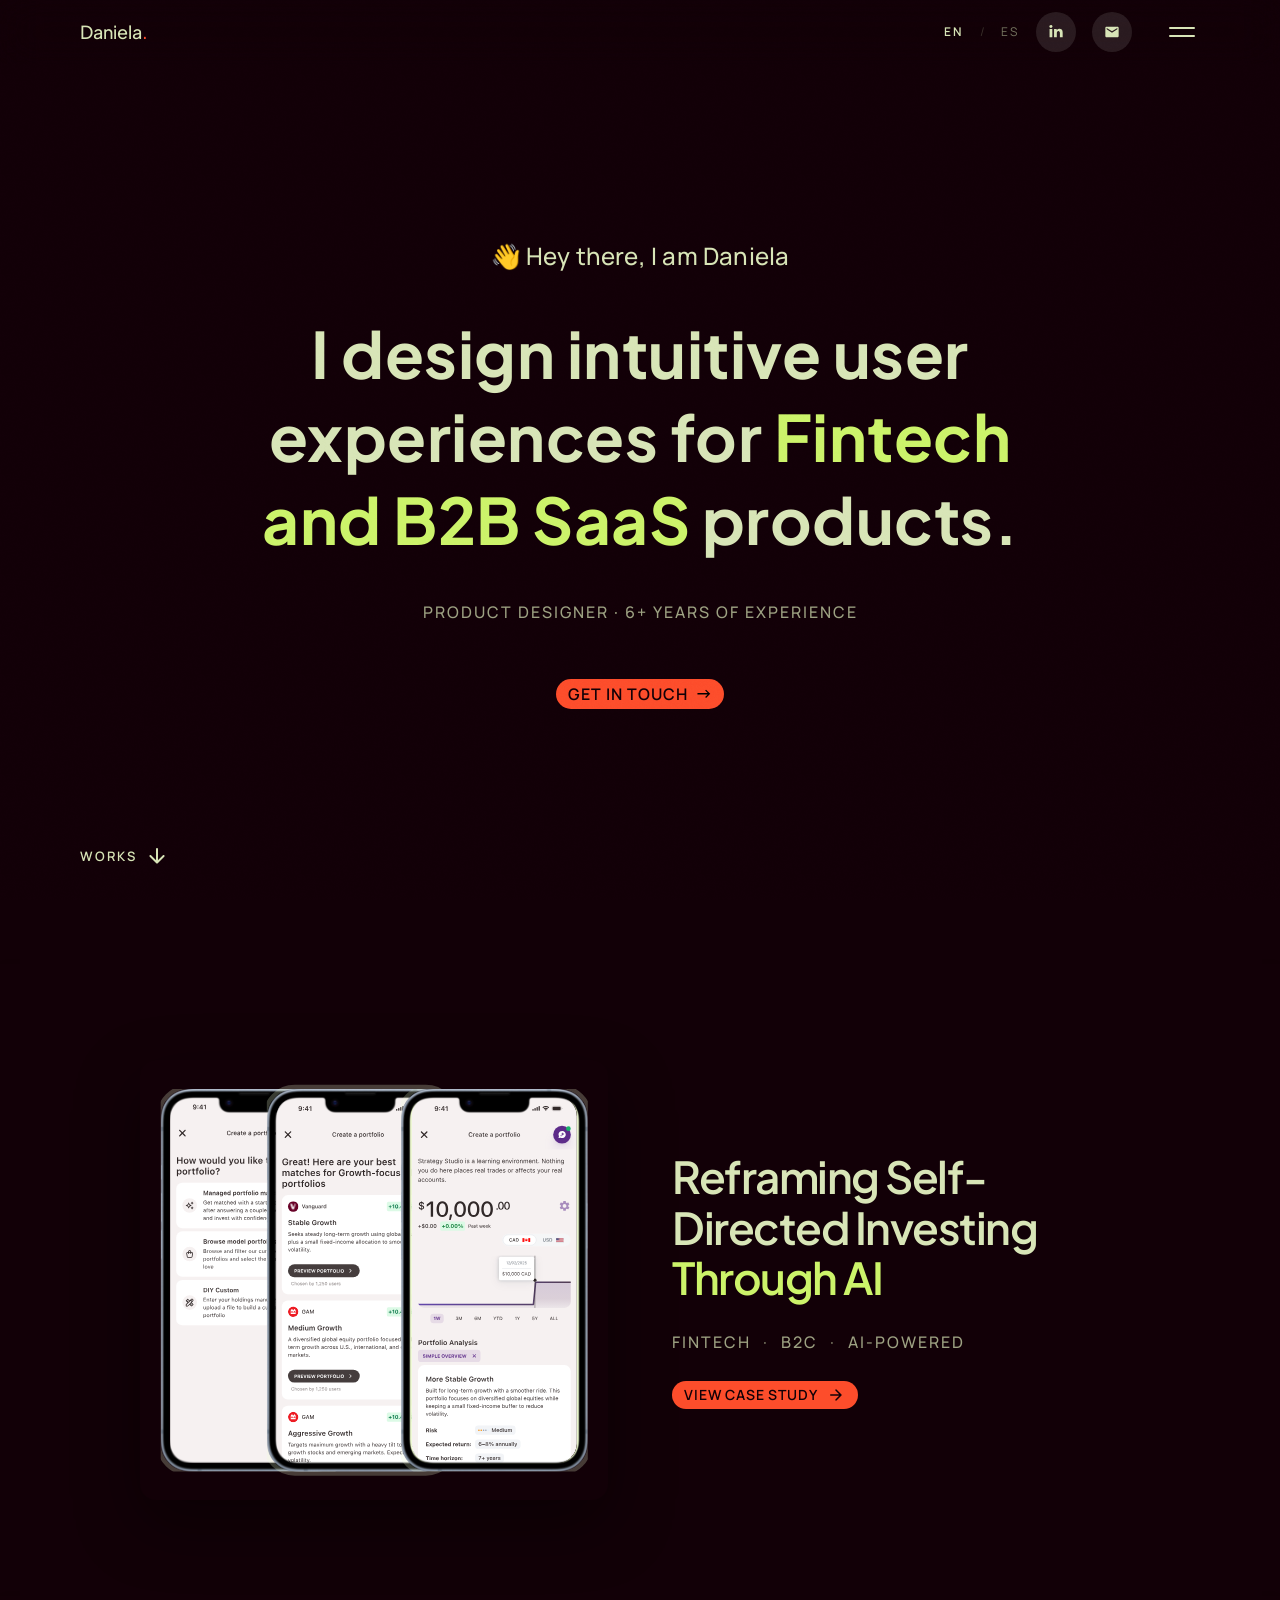
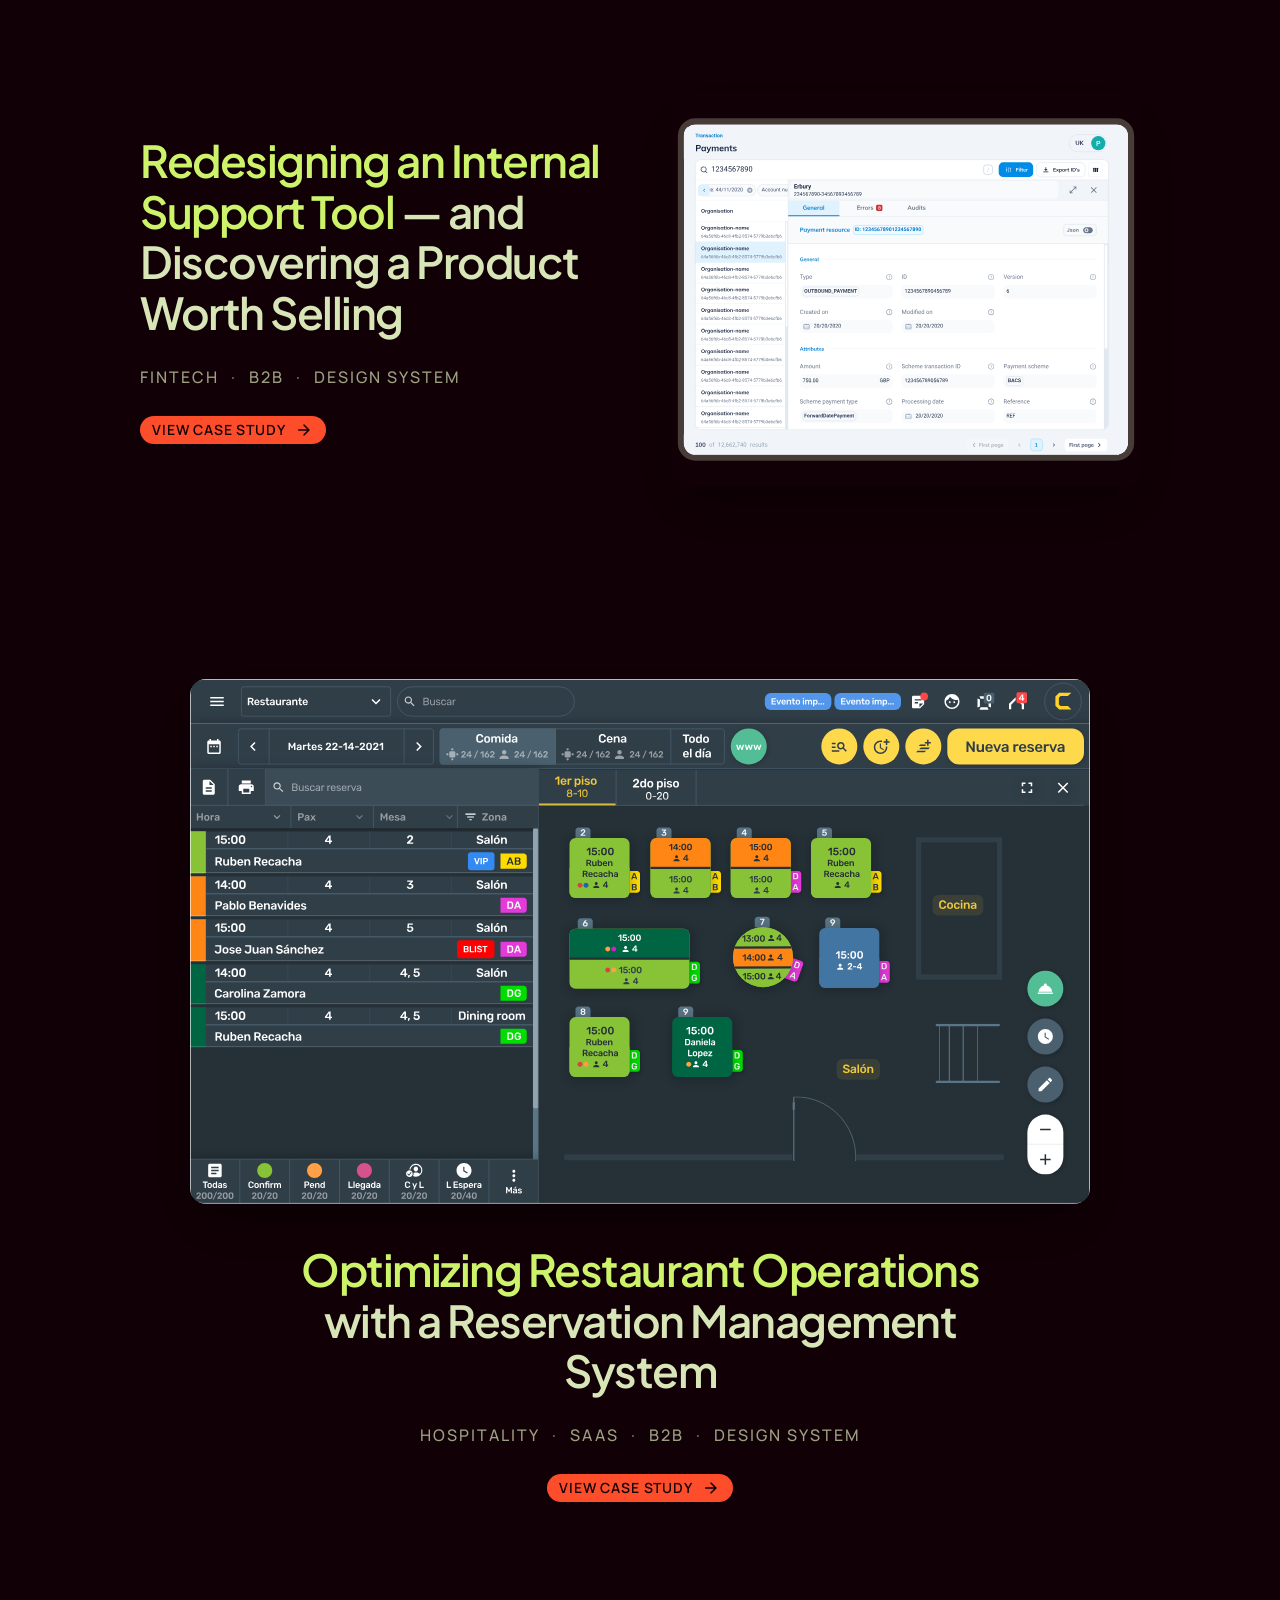
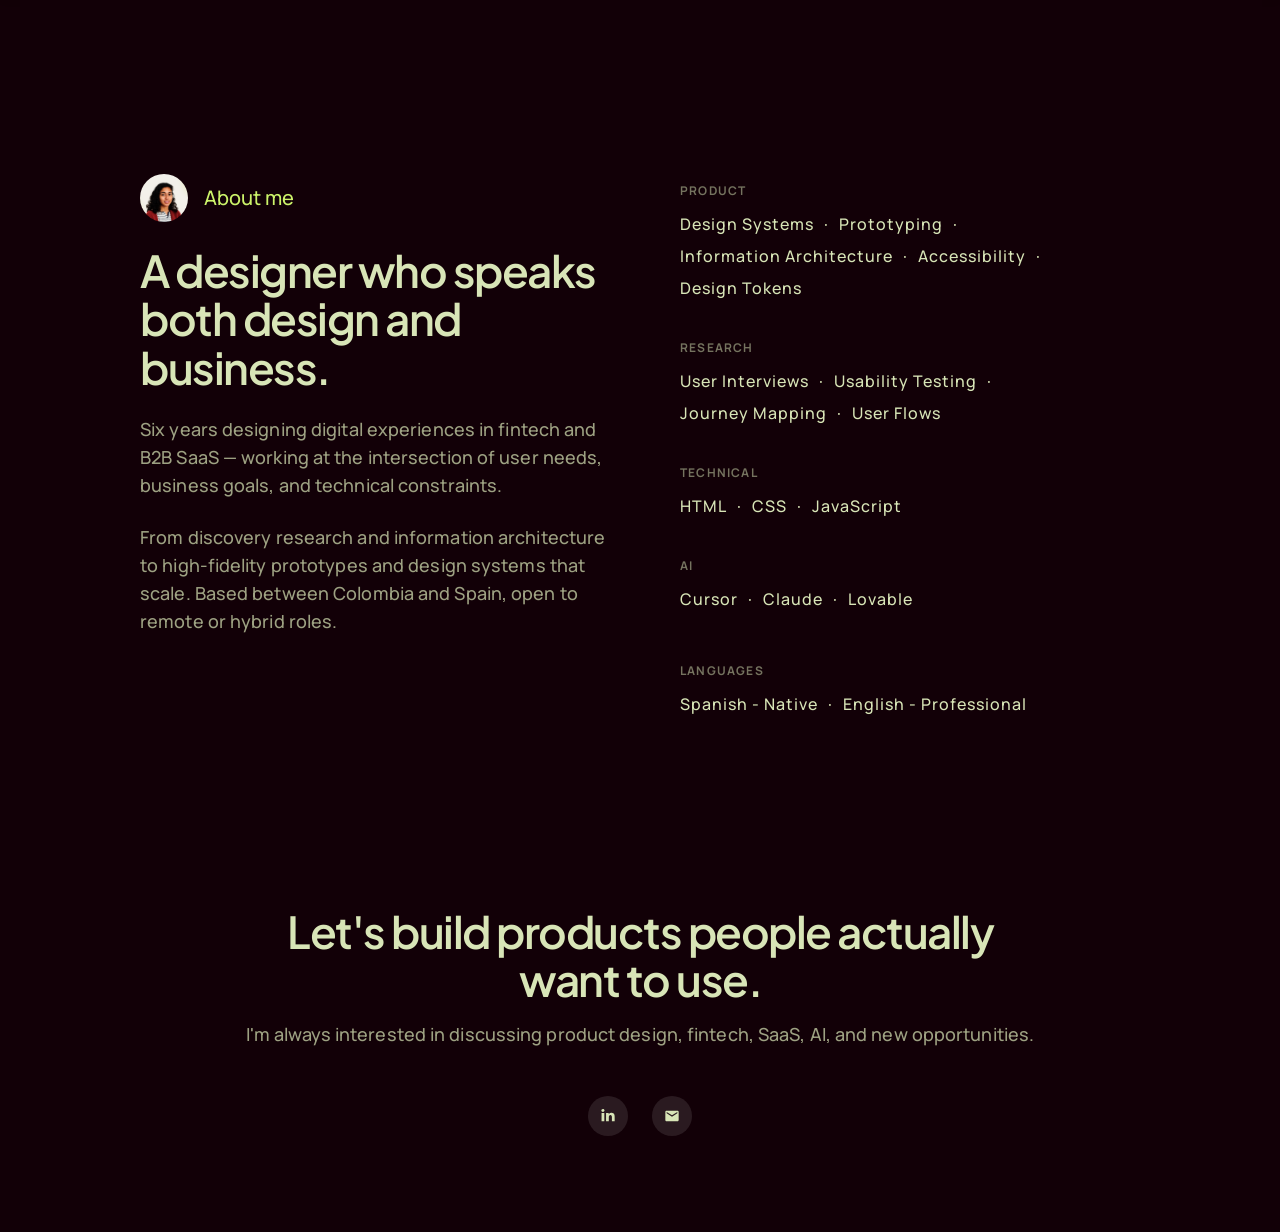
==== commit 4150d50e: "Update hero headline to "I design intuitive user experiences..." Co-Authored-By: Claude Opus 5 <nore" ====
--- a/index.html
+++ b/index.html
@@ -96,8 +96,8 @@
           <div class="hero-badge-row">
             <span class="hero-badge-text" data-i18n="hero_badge">👋 Hey there, I am Daniela</span>
           </div>
-          <h2 class="intro-heading hero-sequence-item"><span style="color:#D8E5B7;" data-i18n="welcome_hero_h1">I turn complex
-            </span><span class="hero-accent" data-i18n="welcome_hero_h12">Fintech & B2B SaaS</span><span style="color:#D8E5B7;" data-i18n="welcome_hero_h13"> products into intuitive experiences.</span>
+          <h2 class="intro-heading hero-sequence-item"><span style="color:#D8E5B7;" data-i18n="welcome_hero_h1">I design intuitive user experiences for
+            </span><span class="hero-accent" data-i18n="welcome_hero_h12">Fintech and B2B SaaS</span><span style="color:#D8E5B7;" data-i18n="welcome_hero_h13"> products.</span>
           </h2>
           <p class="hero-tagline hero-sequence-item" data-i18n="hero_tagline">Product Designer · 6+
             years of experience</p>
